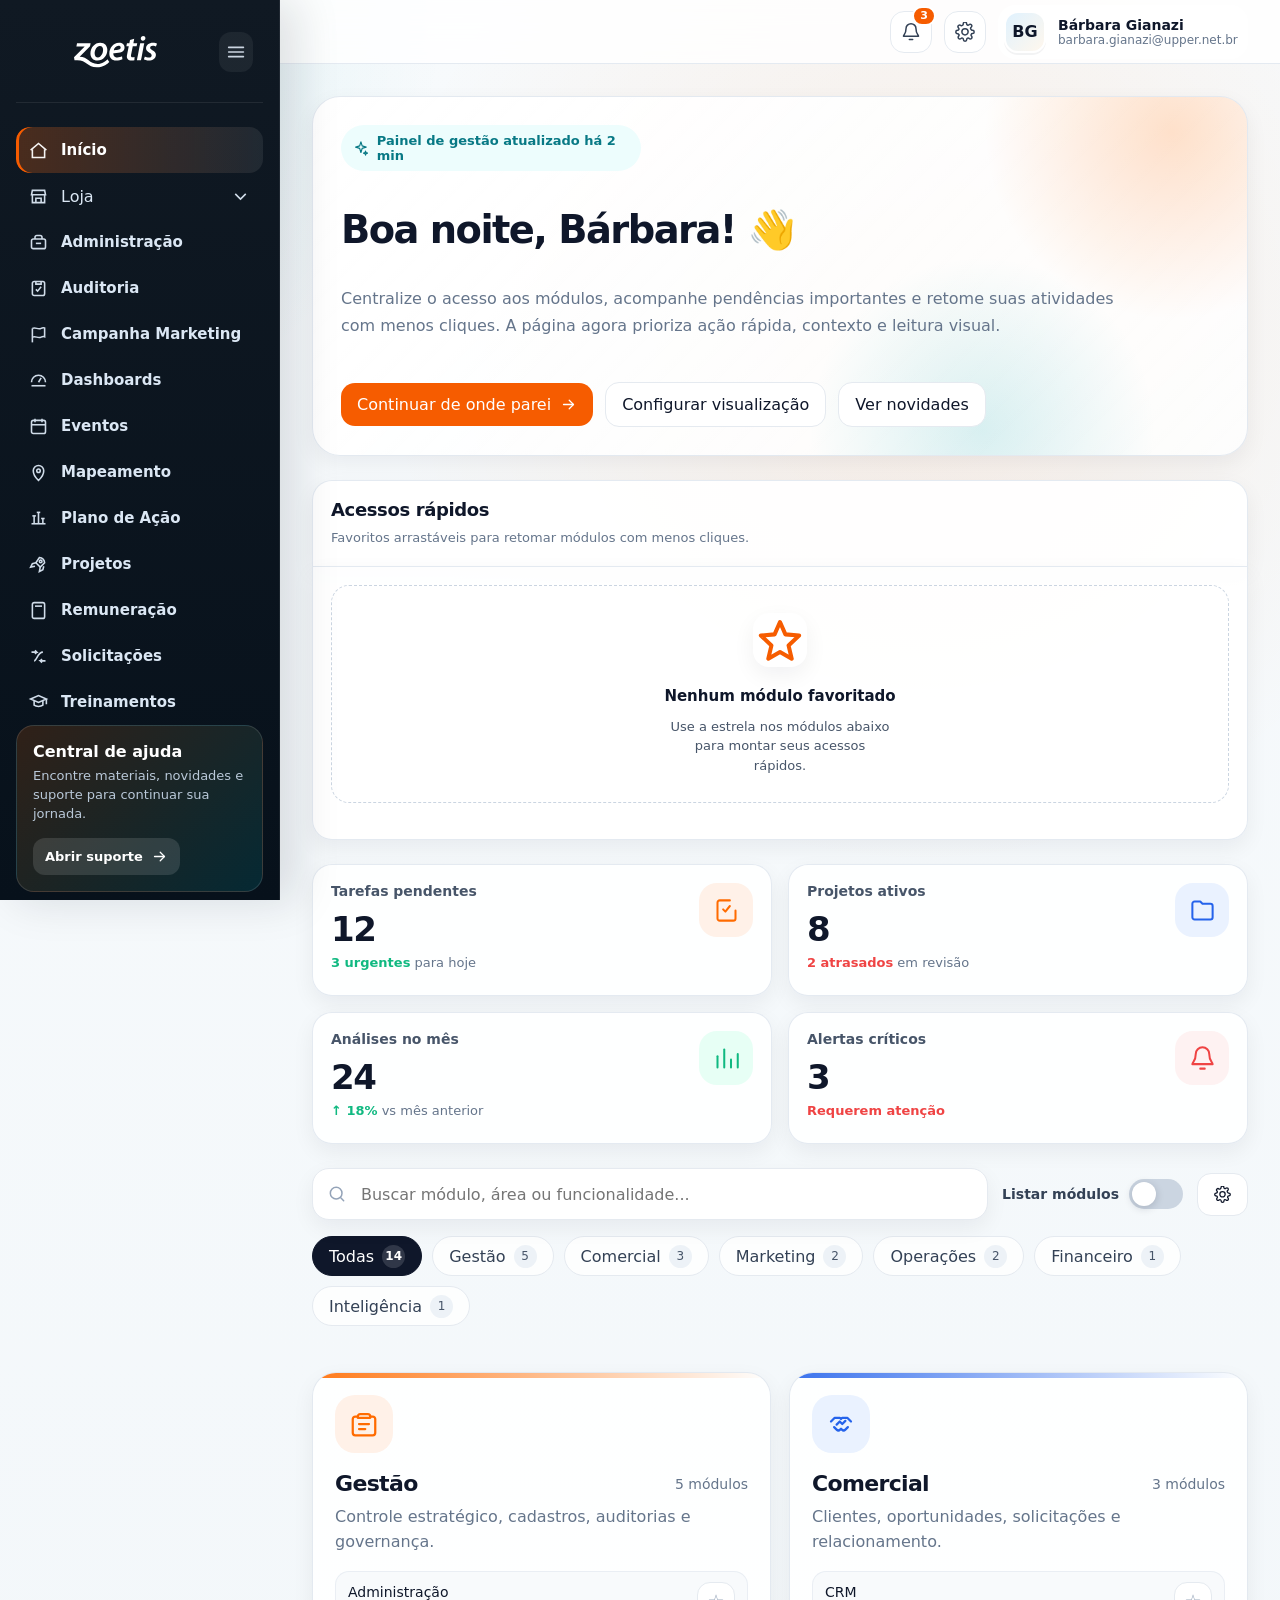
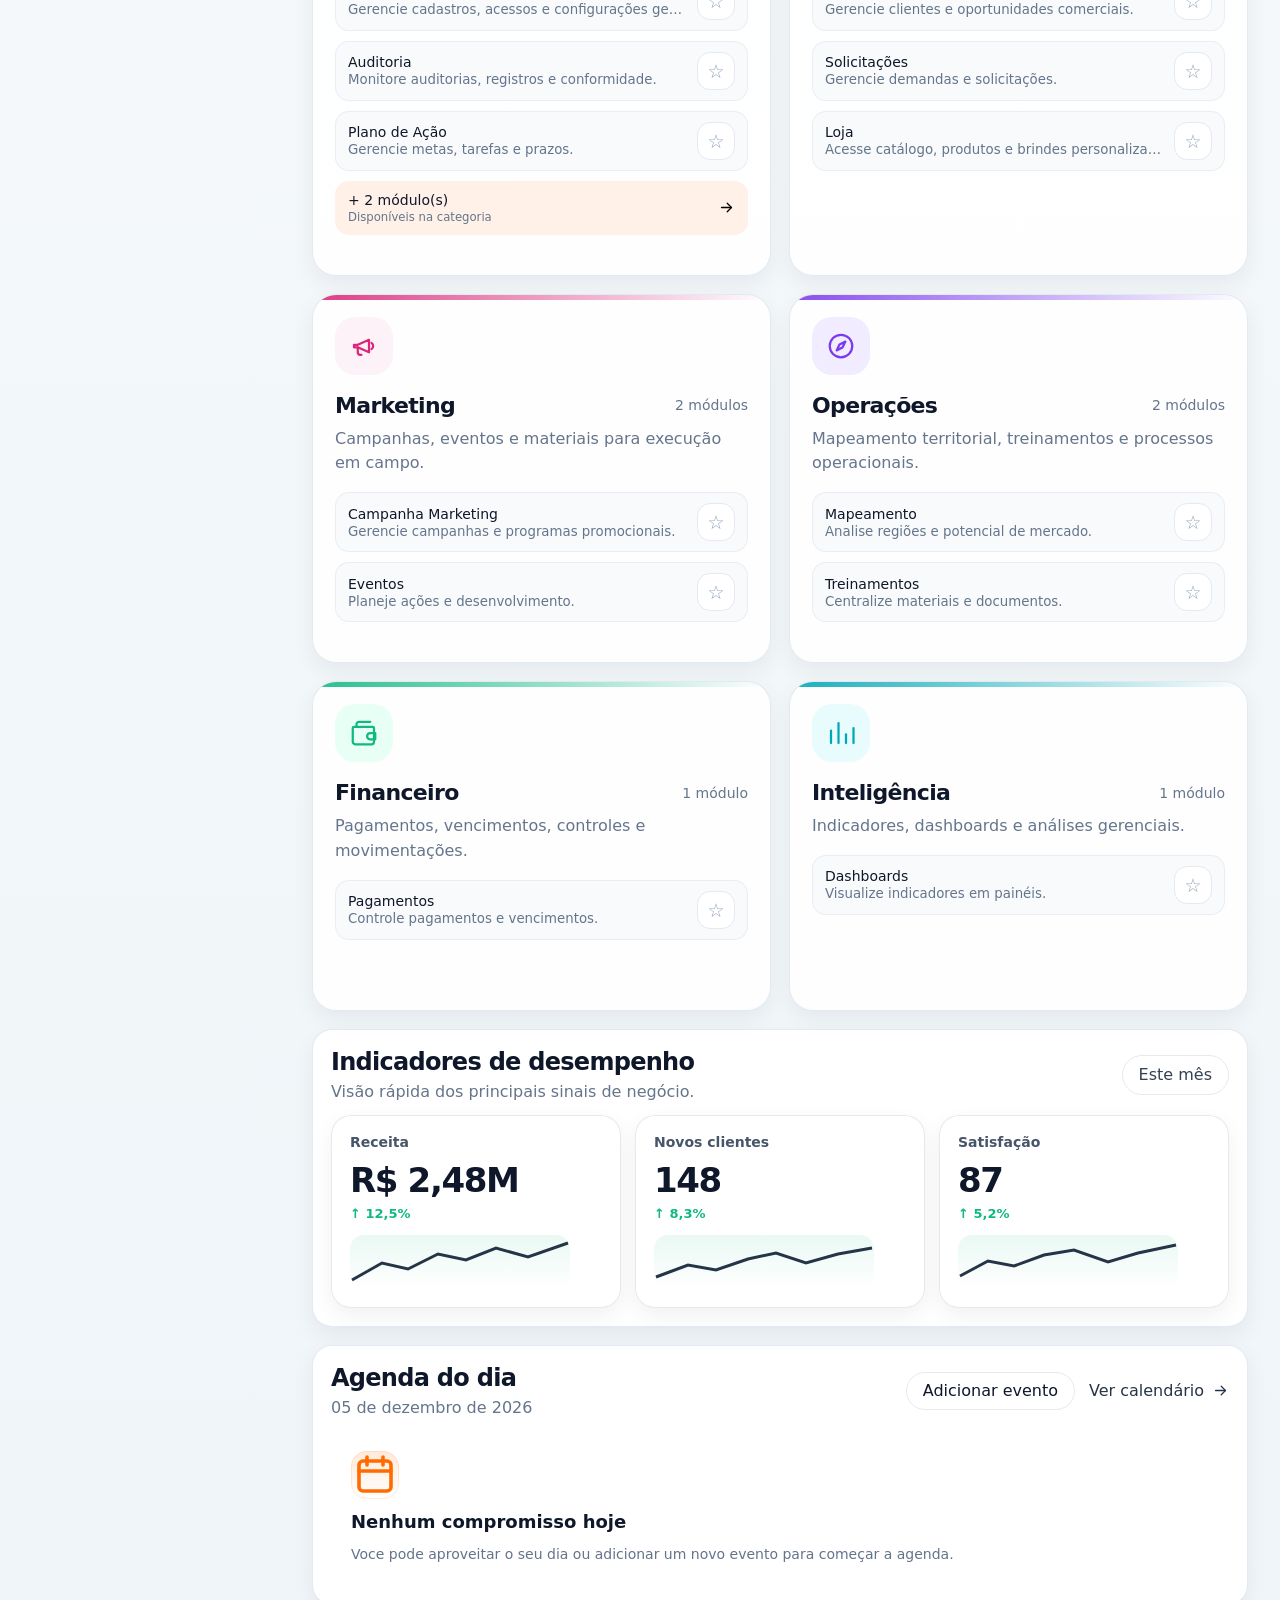
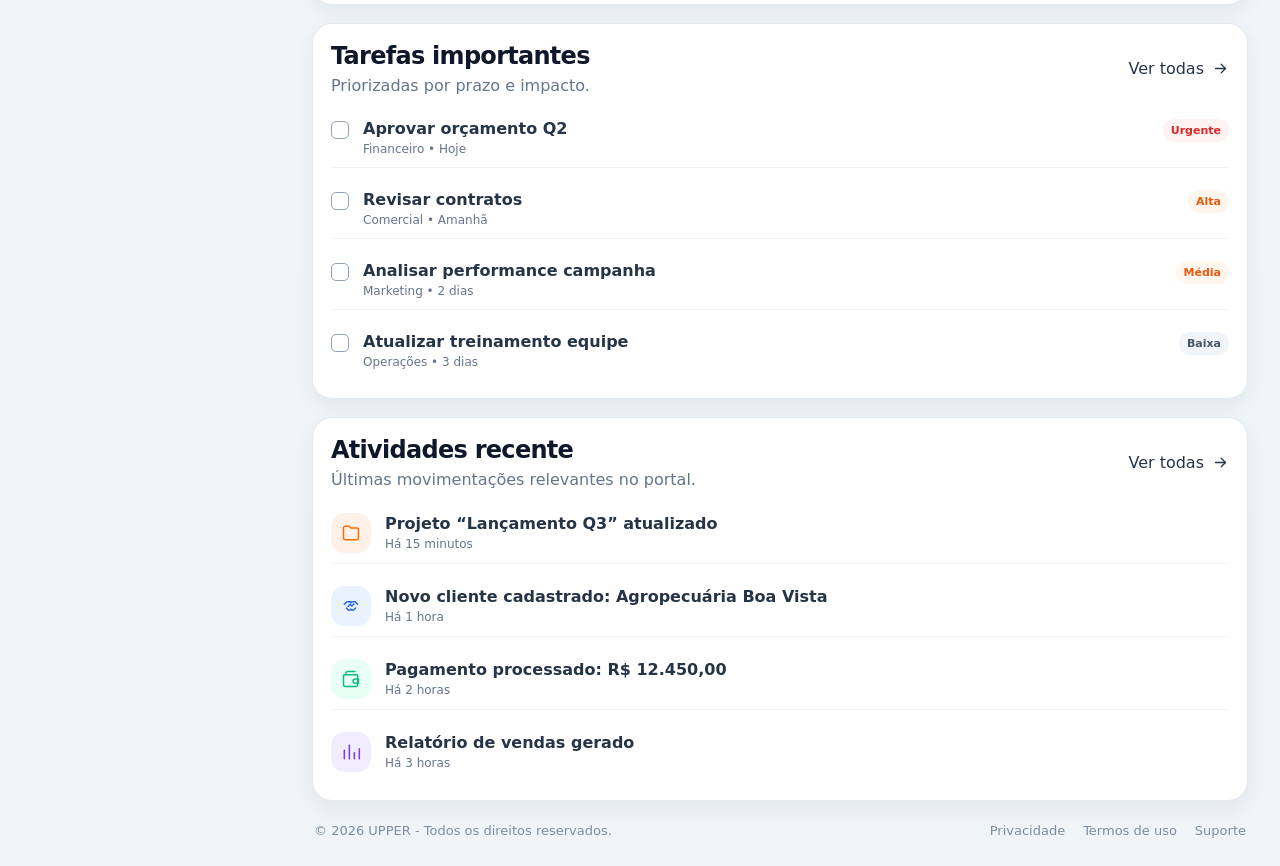
==== index.html @ 8a8828f6 "Implementação da agenda e calendário" ====
<!DOCTYPE html>
<html lang="pt-BR">

<head>
  <meta charset="UTF-8" />
  <meta name="viewport" content="width=device-width, initial-scale=1.0" />
  <title>BIPPER — Bem-vindo</title>
  <link rel="icon" type="image/png" href="shared/assets/logos/fav-icon.png">
  <link rel="stylesheet" href="css/home-shell.css">
  <link rel="stylesheet" href="css/home-dashboard.css">
  <link rel="stylesheet" href="css/home-modals.css">
  <link rel="stylesheet" href="css/home-responsive.css">
  <script src="script.js" defer></script>
  <meta name="description" content="Redesign moderno da tela de boas-vindas do Portal BIPPER." />
</head>

<body>
  <div class="app-shell">
    <aside class="sidebar" id="sidebar" aria-label="Menu principal">
      <div class="brand" data-brands-url="shared/data/brands.json">
        <div class="brand__area" aria-label="Marca ativa">
          <button class="brand__logo-btn" type="button" aria-label="Selecionar marca" aria-haspopup="true"
            aria-expanded="false">
            <img src="shared/assets/logos/zoetis-dark.svg" alt="Zoetis" class="brand__logo" data-logo="dark">
          </button>
          <div class="brand-dropdown" role="menu" aria-label="Selecionar marca"></div>
        </div>
        <button class="brand__toggle" id="sidebarToggle" type="button" aria-label="Recolher menu"
          aria-expanded="true"><svg class="icon" viewBox="0 0 24 24" fill="none" stroke="currentColor"
            stroke-width="1.8" stroke-linecap="round" stroke-linejoin="round" aria-hidden="true">
            <path d="M4 7h16M4 12h16M4 17h16" />
          </svg></button>
      </div>
      <div data-shell-menu data-menu-url="config/menu.json">
        <nav class="nav-section" aria-label="Menu principal">
          <a class="nav-link active" href="/" aria-current="page"><svg class="icon" viewBox="0 0 24 24" fill="none"
              stroke="currentColor" stroke-width="1.8" aria-hidden="true">
              <path d="M3 11.5 12 4l9 7.5"></path>
              <path d="M5 10.5V20h14v-9.5"></path>
            </svg><span>Início</span></a>
          <a class="nav-link" href="/loja/"><svg class="icon" viewBox="0 0 24 24" fill="none" stroke="currentColor"
              stroke-width="1.8" aria-hidden="true">
              <path d="M4 10h16l-1-5H5l-1 5Z"></path>
              <path d="M5 10v9h14v-9"></path>
              <path d="M9 19v-5h6v5"></path>
            </svg><span>Loja</span></a>
          <a class="nav-link" href="https://sistema-legado.bipper.com.br/administracao"><svg class="icon"
              viewBox="0 0 24 24" fill="none" stroke="currentColor" stroke-width="1.8" aria-hidden="true">
              <rect x="4" y="8" width="16" height="11" rx="2"></rect>
              <path d="M8 8V6a2 2 0 0 1 2-2h4a2 2 0 0 1 2 2v2"></path>
              <path d="M9 13h6"></path>
            </svg><span>Administração</span></a>
          <a class="nav-link" href="https://sistema-legado.bipper.com.br/auditoria"><svg class="icon"
              viewBox="0 0 24 24" fill="none" stroke="currentColor" stroke-width="1.8" aria-hidden="true">
              <rect x="5" y="4" width="14" height="16" rx="2"></rect>
              <path d="M9 4v3h6V4"></path>
              <path d="M9 13l2 2 4-5"></path>
            </svg><span>Auditoria</span></a>
          <a class="nav-link" href="https://sistema-legado.bipper.com.br/campanha-marketing"><svg class="icon"
              viewBox="0 0 24 24" fill="none" stroke="currentColor" stroke-width="1.8" aria-hidden="true">
              <path d="M5 21V5"></path>
              <path d="M5 5c4-2 6 2 10 0 1.5-.75 2.8-.8 4-.35v10c-1.2-.45-2.5-.4-4 .35-4 2-6-2-10 0"></path>
            </svg><span>Campanha Marketing</span></a>
          <a class="nav-link" href="https://sistema-legado.bipper.com.br/dashboards"><svg class="icon"
              viewBox="0 0 24 24" fill="none" stroke="currentColor" stroke-width="1.8" aria-hidden="true">
              <path d="M4 14a8 8 0 1 1 16 0"></path>
              <path d="M12 14l3-5"></path>
              <path d="M4 18h16"></path>
            </svg><span>Dashboards</span></a>
          <a class="nav-link" href="https://sistema-legado.bipper.com.br/eventos"><svg class="icon" viewBox="0 0 24 24"
              fill="none" stroke="currentColor" stroke-width="1.8" aria-hidden="true">
              <rect x="4" y="5" width="16" height="15" rx="2"></rect>
              <path d="M8 3v4"></path>
              <path d="M16 3v4"></path>
              <path d="M4 10h16"></path>
            </svg><span>Eventos</span></a>
          <a class="nav-link" href="https://sistema-legado.bipper.com.br/mapeamento"><svg class="icon"
              viewBox="0 0 24 24" fill="none" stroke="currentColor" stroke-width="1.8" aria-hidden="true">
              <path d="M12 21s6-5.3 6-11a6 6 0 0 0-12 0c0 5.7 6 11 6 11Z"></path>
              <circle cx="12" cy="10" r="2"></circle>
            </svg><span>Mapeamento</span></a>
          <a class="nav-link" href="https://sistema-legado.bipper.com.br/plano-de-acao"><svg class="icon"
              viewBox="0 0 24 24" fill="none" stroke="currentColor" stroke-width="1.8" aria-hidden="true">
              <path d="M4 18h16"></path>
              <path d="M7 18V9"></path>
              <path d="M12 18V5"></path>
              <path d="M17 18v-6"></path>
            </svg><span>Plano de Ação</span></a>
          <a class="nav-link" href="https://sistema-legado.bipper.com.br/projetos"><svg class="icon" viewBox="0 0 24 24"
              fill="none" stroke="currentColor" stroke-width="1.8" aria-hidden="true">
              <path d="M13 4c3.5.4 5.6 2.5 6 6l-5 5-5-5 4-6Z"></path>
              <circle cx="14.5" cy="8.5" r="1.5"></circle>
            </svg><span>Projetos</span></a>
          <a class="nav-link" href="https://sistema-legado.bipper.com.br/remuneracao"><svg class="icon"
              viewBox="0 0 24 24" fill="none" stroke="currentColor" stroke-width="1.8" aria-hidden="true">
              <rect x="5" y="3" width="14" height="18" rx="2"></rect>
              <path d="M8 7h8"></path>
              <path d="M8 11h.01"></path>
              <path d="M12 11h.01"></path>
              <path d="M16 11h.01"></path>
            </svg><span>Remuneração</span></a>
          <a class="nav-link" href="https://sistema-legado.bipper.com.br/solicitacoes"><svg class="icon"
              viewBox="0 0 24 24" fill="none" stroke="currentColor" stroke-width="1.8" aria-hidden="true">
              <path d="M4 7h6l-2-2"></path>
              <path d="M10 7 8 9"></path>
              <path d="M20 17h-6l2 2"></path>
              <path d="M14 17l2-2"></path>
            </svg><span>Solicitações</span></a>
          <a class="nav-link" href="https://sistema-legado.bipper.com.br/treinamentos"><svg class="icon"
              viewBox="0 0 24 24" fill="none" stroke="currentColor" stroke-width="1.8" aria-hidden="true">
              <path d="M3 8l9-4 9 4-9 4-9-4Z"></path>
              <path d="M7 10v5c2.5 2 7.5 2 10 0v-5"></path>
            </svg><span>Treinamentos</span></a>
        </nav>
      </div>
      <div class="sidebar-card">
        <strong>Central de ajuda</strong>
        <p>Encontre materiais, novidades e suporte para continuar sua jornada.</p>
        <a href="#">Abrir suporte <svg class="icon-xs" viewBox="0 0 24 24" fill="none" stroke="currentColor"
            stroke-width="1.8" stroke-linecap="round" stroke-linejoin="round" aria-hidden="true">
            <path d="M5 12h14" />
            <path d="m13 6 6 6-6 6" />
          </svg></a>
      </div>
    </aside>
    <button class="sidebar-overlay" id="sidebarOverlay" type="button" aria-label="Fechar menu"></button>
    <button class="guided-tip-overlay" id="customizeGuidedTipOverlay" type="button"
      aria-label="Fechar dica de configuração" hidden></button>

    <main class="main">
      <header class="topbar">
        <button class="mobile-menu" id="openMenu" type="button" aria-label="Abrir menu"><svg class="icon"
            viewBox="0 0 24 24" fill="none" stroke="currentColor" stroke-width="1.8" stroke-linecap="round"
            stroke-linejoin="round" aria-hidden="true">
            <path d="M4 7h16M4 12h16M4 17h16" />
          </svg></button>
        <!-- <div class="env-pill">Ambiente de qualidade</div> -->
        <div class="topbar-actions">
          <button class="icon-btn" type="button" aria-label="Notificações"><svg class="icon" viewBox="0 0 24 24"
              fill="none" stroke="currentColor" stroke-width="1.8" stroke-linecap="round" stroke-linejoin="round"
              aria-hidden="true">
              <path d="M18 8a6 6 0 0 0-12 0c0 7-3 7-3 9h18c0-2-3-2-3-9Z" />
              <path d="M10 21h4" />
            </svg><span class="notification-dot">3</span></button>
          <button class="icon-btn" id="openCustomizeAreas" type="button" aria-label="Personalizar dashboard"><svg
              class="icon" viewBox="0 0 24 24" fill="none" stroke="currentColor" stroke-width="1.8"
              stroke-linecap="round" stroke-linejoin="round" aria-hidden="true">
              <path d="M12 15.5A3.5 3.5 0 1 0 12 8a3.5 3.5 0 0 0 0 7.5Z" />
              <path
                d="M19.4 15a1.65 1.65 0 0 0 .33 1.82l.06.06a2 2 0 1 1-2.83 2.83l-.06-.06a1.65 1.65 0 0 0-1.82-.33 1.65 1.65 0 0 0-1 1.51V21a2 2 0 1 1-4 0v-.09a1.65 1.65 0 0 0-1-1.51 1.65 1.65 0 0 0-1.82.33l-.06.06a2 2 0 1 1-2.83-2.83l.06-.06A1.65 1.65 0 0 0 4.6 15a1.65 1.65 0 0 0-1.51-1H3a2 2 0 1 1 0-4h.09a1.65 1.65 0 0 0 1.51-1 1.65 1.65 0 0 0-.33-1.82l-.06-.06a2 2 0 1 1 2.83-2.83l.06.06A1.65 1.65 0 0 0 8.92 4a1.65 1.65 0 0 0 1-1.51V2a2 2 0 1 1 4 0v.09a1.65 1.65 0 0 0 1 1.51 1.65 1.65 0 0 0 1.82-.33l.06-.06a2 2 0 1 1 2.83 2.83l-.06.06A1.65 1.65 0 0 0 19.4 9c.14.44.5.8.94.94H21a2 2 0 1 1 0 4h-.09a1.65 1.65 0 0 0-1.51 1Z" />
            </svg></button>
          <div class="guided-tip" id="customizeGuidedTip" role="status" aria-live="polite" hidden>
            <button class="guided-tip__close" id="customizeGuidedTipClose" type="button"
              aria-label="Fechar dica de configuração">
              <svg class="icon" viewBox="0 0 24 24" fill="none" stroke="currentColor" stroke-width="2"
                stroke-linecap="round" stroke-linejoin="round" aria-hidden="true">
                <path d="M6 6l12 12M18 6 6 18" />
              </svg>
            </button>
            <strong>Boas vindas ocultas</strong>
            <span>Use esta engrenagem para reexibir o módulo quando quiser.</span>
          </div>
          <div class="profile" aria-label="Perfil do usuário">
            <div class="avatar">BG</div>
            <div><strong>Bárbara Gianazi</strong><small>barbara.gianazi@upper.net.br</small></div>
          </div>
        </div>
      </header>

      <section class="content">
        <div class="hero-grid">
          <section class="hero" data-dashboard-area="welcome" aria-labelledby="welcome-title">
            <div class="hero__content">
              <span class="eyebrow"><svg class="icon-xs" viewBox="0 0 24 24" fill="none" stroke="currentColor"
                  stroke-width="1.8" stroke-linecap="round" stroke-linejoin="round" aria-hidden="true">
                  <path d="M12 2l1.9 6.1L20 10l-6.1 1.9L12 18l-1.9-6.1L4 10l6.1-1.9L12 2Z" />
                  <path d="m19 16 .8 2.2L22 19l-2.2.8L19 22l-.8-2.2L16 19l2.2-.8L19 16Z" />
                </svg> Painel de gestão atualizado há 2 min</span>
              <h1 id="welcome-title">Boa tarde, Bárbara! 👋</h1>
              <p>Centralize o acesso aos módulos, acompanhe pendências importantes e retome suas atividades com menos
                cliques. A página agora prioriza ação rápida, contexto e leitura visual.</p>
              <div class="hero-actions">
                <button class="btn btn-primary" type="button">Continuar de onde parei <svg class="icon-xs"
                    viewBox="0 0 24 24" fill="none" stroke="currentColor" stroke-width="1.8" stroke-linecap="round"
                    stroke-linejoin="round" aria-hidden="true">
                    <path d="M5 12h14" />
                    <path d="m13 6 6 6-6 6" />
                  </svg></button>
                <button class="btn btn-secondary" id="openCustomizeAreasHero" type="button">Configurar
                  visualização</button>
                <button class="btn btn-secondary" type="button">Ver novidades</button>
              </div>
            </div>
          </section>

          <aside class="quick-stack" data-dashboard-area="quick" aria-label="Atalhos frequentes">
            <div class="quick-stack__header">
              <h2>Acessos rápidos</h2>
              <p>Favoritos arrastáveis para retomar módulos com menos cliques.</p>
            </div>
            <div class="quick-stack__body" id="quickStackBody">
              <div class="quick-stack__viewport">
                <div class="quick-empty-state" id="quickEmptyState">
                  <span class="quick-empty-state__icon" aria-hidden="true">
                    <svg class="icon" viewBox="0 0 24 24" fill="none" stroke="currentColor" stroke-width="1.8"
                      stroke-linecap="round" stroke-linejoin="round">
                      <path d="m12 17.3-5.2 3 1.4-5.9L3.5 10l6.1-.5L12 4l2.4 5.5 6.1.5-4.7 4.4 1.4 5.9z" />
                    </svg>
                  </span>
                  <strong>Nenhum módulo favoritado</strong>
                  <small>Use a estrela nos módulos abaixo para montar seus acessos rápidos.</small>
                </div>
                <div class="quick-list" id="quickList" aria-live="polite"></div>
              </div>
            </div>
          </aside>
        </div>

        <section class="metrics-grid" data-dashboard-area="metrics" aria-label="Resumo operacional">
          <article class="metric-card" style="--accent:#ff6b00; --soft:#fff1e8;">
            <div>
              <h3>Tarefas pendentes</h3><strong>12</strong>
              <p><span class="trend">3 urgentes</span> para hoje</p>
            </div>
            <div class="metric-icon"><svg class="icon" viewBox="0 0 24 24" fill="none" stroke="currentColor"
                stroke-width="1.8" stroke-linecap="round" stroke-linejoin="round" aria-hidden="true">
                <path d="M9 11l2 2 4-5" />
                <path d="M20 12v7a2 2 0 0 1-2 2H6a2 2 0 0 1-2-2V5a2 2 0 0 1 2-2h9" />
              </svg></div>
          </article>
          <article class="metric-card warning" style="--accent:#2563eb; --soft:#eaf2ff;">
            <div>
              <h3>Projetos ativos</h3><strong>8</strong>
              <p><span class="trend">2 atrasados</span> em revisão</p>
            </div>
            <div class="metric-icon"><svg class="icon" viewBox="0 0 24 24" fill="none" stroke="currentColor"
                stroke-width="1.8" stroke-linecap="round" stroke-linejoin="round" aria-hidden="true">
                <path d="M3 6a2 2 0 0 1 2-2h5l2 2h7a2 2 0 0 1 2 2v10a2 2 0 0 1-2 2H5a2 2 0 0 1-2-2V6Z" />
              </svg></div>
          </article>
          <article class="metric-card" style="--accent:#10b981; --soft:#e7fff5;">
            <div>
              <h3>Análises no mês</h3><strong>24</strong>
              <p><span class="trend">↑ 18%</span> vs mês anterior</p>
            </div>
            <div class="metric-icon"><svg class="icon" viewBox="0 0 24 24" fill="none" stroke="currentColor"
                stroke-width="1.8" stroke-linecap="round" stroke-linejoin="round" aria-hidden="true">
                <path d="M4 20V10" />
                <path d="M10 20V4" />
                <path d="M16 20v-7" />
                <path d="M22 20V8" />
              </svg></div>
          </article>
          <article class="metric-card warning" style="--accent:#ef4444; --soft:#fef2f2;">
            <div>
              <h3>Alertas críticos</h3><strong>3</strong>
              <p><span class="trend">Requerem atenção</span></p>
            </div>
            <div class="metric-icon"><svg class="icon" viewBox="0 0 24 24" fill="none" stroke="currentColor"
                stroke-width="1.8" stroke-linecap="round" stroke-linejoin="round" aria-hidden="true">
                <path d="M18 8a6 6 0 0 0-12 0c0 7-3 7-3 9h18c0-2-3-2-3-9Z" />
                <path d="M10 21h4" />
              </svg></div>
          </article>
        </section>

        <div class="toolbar" role="region" aria-label="Filtros de módulos">
          <label class="search-box">
            <svg class="icon" viewBox="0 0 24 24" fill="none" stroke="currentColor" stroke-width="1.8"
              stroke-linecap="round" stroke-linejoin="round" aria-hidden="true">
              <circle cx="11" cy="11" r="7" />
              <path d="m20 20-3.5-3.5" />
            </svg>
            <input id="moduleSearch" type="search" placeholder="Buscar módulo, área ou funcionalidade..."
              autocomplete="off" />
          </label>
          <div class="toggle-group">
            <span>Listar módulos</span>
            <label class="switch" aria-label="Listar módulos sem agrupamento por categoria">
              <input id="categoryToggle" type="checkbox" />
              <span class="slider"></span>
            </label>
          </div>
          <button class="btn btn-secondary" type="button"><svg class="icon-xs" viewBox="0 0 24 24" fill="none"
              stroke="currentColor" stroke-width="1.8" stroke-linecap="round" stroke-linejoin="round"
              aria-hidden="true">
              <path d="M12 15.5A3.5 3.5 0 1 0 12 8a3.5 3.5 0 0 0 0 7.5Z" />
              <path
                d="M19.4 15a1.65 1.65 0 0 0 .33 1.82l.06.06a2 2 0 1 1-2.83 2.83l-.06-.06a1.65 1.65 0 0 0-1.82-.33 1.65 1.65 0 0 0-1 1.51V21a2 2 0 1 1-4 0v-.09a1.65 1.65 0 0 0-1-1.51 1.65 1.65 0 0 0-1.82.33l-.06.06a2 2 0 1 1-2.83-2.83l.06-.06A1.65 1.65 0 0 0 4.6 15a1.65 1.65 0 0 0-1.51-1H3a2 2 0 1 1 0-4h.09a1.65 1.65 0 0 0 1.51-1 1.65 1.65 0 0 0-.33-1.82l-.06-.06a2 2 0 1 1 2.83-2.83l.06.06A1.65 1.65 0 0 0 8.92 4a1.65 1.65 0 0 0 1-1.51V2a2 2 0 1 1 4 0v.09a1.65 1.65 0 0 0 1 1.51 1.65 1.65 0 0 0 1.82-.33l.06-.06a2 2 0 1 1 2.83 2.83l-.06.06A1.65 1.65 0 0 0 19.4 9c.14.44.5.8.94.94H21a2 2 0 1 1 0 4h-.09a1.65 1.65 0 0 0-1.51 1Z" />
            </svg></button>
        </div>

        <div class="filter-panel" id="filters" aria-label="Categorias">
          <button class="filter-chip is-active" data-filter="all">Todas<span>14</span></button>
          <button class="filter-chip" data-filter="Gestão">Gestão<span>5</span></button><button class="filter-chip"
            data-filter="Comercial">Comercial<span>3</span></button><button class="filter-chip"
            data-filter="Marketing">Marketing<span>2</span></button><button class="filter-chip"
            data-filter="Operações">Operações<span>2</span></button><button class="filter-chip"
            data-filter="Financeiro">Financeiro<span>1</span></button><button class="filter-chip"
            data-filter="Inteligência">Inteligência<span>1</span></button>
        </div>

        <div class="section-title">
          <div>
            <h2 id="areasSectionTitle"></h2>
            <p id="areasSectionSubtitle"></p>
          </div>
          <!-- <a href="#" class="open-link">Ver mapa completo <svg class="icon-xs" viewBox="0 0 24 24" fill="none"
              stroke="currentColor" stroke-width="1.8" stroke-linecap="round" stroke-linejoin="round"
              aria-hidden="true">
              <path d="M5 12h14" />
              <path d="m13 6 6 6-6 6" />
            </svg></a> -->
        </div>

        <section class="cards-layout category-mode" id="areasGrid" aria-live="polite">

          <article class="area-card" data-category="Gestão"
            data-search="gestão administração auditoria plano de ação projetos remuneração"
            style="--accent:#ff6b00; --soft:#fff1e8;">
            <div class="area-card__top">
              <div class="area-card__icon"><svg class="icon" viewBox="0 0 24 24" fill="none" stroke="currentColor"
                  stroke-width="1.8" stroke-linecap="round" stroke-linejoin="round" aria-hidden="true">
                  <path d="M9 4h6a2 2 0 0 1 2 2v1H7V6a2 2 0 0 1 2-2Z" />
                  <path d="M7 6H5a2 2 0 0 0-2 2v11a2 2 0 0 0 2 2h14a2 2 0 0 0 2-2V8a2 2 0 0 0-2-2h-2" />
                  <path d="M8 12h8M8 16h5" />
                </svg></div>
            </div>
            <div class="module-name">
              <h3>Gestão</h3>
              <span class="number-modules">5 módulos</span>
            </div>
            <p>Controle estratégico, cadastros, auditorias e governança.</p>
            <ul class="module-list">
              <li class="module-item" data-module-id="gestao-administracao" data-module-name="Administração"
                data-module-description="Gerencie cadastros, acessos e configurações gerais.">
                <div class="module-item__content"><span>Administração</span><small>Gerencie cadastros, acessos e
                    configurações gerais.</small></div>
                <button class="favorite-btn module-favorite-btn" aria-label="Favoritar Administração"
                  aria-pressed="false" type="button">☆</button>
              </li>
              <li class="module-item" data-module-id="gestao-auditoria" data-module-name="Auditoria"
                data-module-description="Monitore auditorias, registros e conformidade.">
                <div class="module-item__content"><span>Auditoria</span><small>Monitore auditorias, registros e
                    conformidade.</small></div>
                <button class="favorite-btn module-favorite-btn" aria-label="Favoritar Auditoria" aria-pressed="false"
                  type="button">☆</button>
              </li>
              <li class="module-item" data-module-id="gestao-plano-acao" data-module-name="Plano de Ação"
                data-module-description="Gerencie metas, tarefas e prazos.">
                <div class="module-item__content"><span>Plano de Ação</span><small>Gerencie metas, tarefas e
                    prazos.</small></div>
                <button class="favorite-btn module-favorite-btn" aria-label="Favoritar Plano de Ação"
                  aria-pressed="false" type="button">☆</button>
              </li>
              <li class="more">
                <button class="more-modules-btn" id="openGestaoModules" type="button"
                  aria-label="Ver todos os módulos de Gestão">
                  <span class="more-modules-btn__content"><span>+ 2 módulo(s)</span><small>Disponíveis na
                      categoria</small></span>
                  <svg class="icon-xs" viewBox="0 0 24 24" fill="none" stroke="currentColor" stroke-width="1.8"
                    stroke-linecap="round" stroke-linejoin="round" aria-hidden="true">
                    <path d="M5 12h14" />
                    <path d="m13 6 6 6-6 6" />
                  </svg>
                </button>
              </li>
            </ul>
          </article>

          <article class="area-card" data-category="Comercial"
            data-search="comercial crm solicitações loja catalogo catálogo produtos brindes personalizados"
            style="--accent:#2563eb; --soft:#eaf2ff;">
            <div class="area-card__top">
              <div class="area-card__icon"><svg class="icon" viewBox="0 0 24 24" fill="none" stroke="currentColor"
                  stroke-width="1.8" stroke-linecap="round" stroke-linejoin="round" aria-hidden="true">
                  <path d="M8.5 12.5 11 10l2 2 2.5-2.5" />
                  <path d="m6.5 14.5 2 2a2 2 0 0 0 2.8 0l.7-.7.7.7a2 2 0 0 0 2.8 0l2-2" />
                  <path d="M4 10l3-3h4l1 1 1-1h4l3 3" />
                </svg></div>
            </div>
            <div class="module-name">
              <h3>Comercial</h3>
              <span class="number-modules">3 módulos</span>
            </div>
            <p>Clientes, oportunidades, solicitações e relacionamento.</p>
            <ul class="module-list">
              <li class="module-item" data-module-id="comercial-crm" data-module-name="CRM"
                data-module-description="Gerencie clientes e oportunidades comerciais.">
                <div class="module-item__content"><span>CRM</span><small>Gerencie clientes e oportunidades
                    comerciais.</small></div>
                <button class="favorite-btn module-favorite-btn" aria-label="Favoritar CRM" aria-pressed="false"
                  type="button">☆</button>
              </li>
              <li class="module-item" data-module-id="comercial-solicitacoes" data-module-name="Solicitações"
                data-module-description="Gerencie demandas e solicitações.">
                <div class="module-item__content"><span>Solicitações</span><small>Gerencie demandas e
                    solicitações.</small></div>
                <button class="favorite-btn module-favorite-btn" aria-label="Favoritar Solicitações"
                  aria-pressed="false" type="button">☆</button>
              </li>
              <li class="module-item" data-module-id="comercial-loja" data-module-name="Loja"
                data-module-description="Acesse catálogo, produtos e brindes personalizados."
                data-module-route="/loja/">
                <div class="module-item__content"><span>Loja</span><small>Acesse catálogo, produtos e brindes
                    personalizados.</small></div>
                <button class="favorite-btn module-favorite-btn" aria-label="Favoritar Loja" aria-pressed="false"
                  type="button">☆</button>
              </li>
            </ul>
          </article>

          <article class="area-card" data-category="Marketing" data-search="marketing campanha marketing eventos"
            style="--accent:#db2777; --soft:#fdf2f8;">
            <div class="area-card__top">
              <div class="area-card__icon"><svg class="icon" viewBox="0 0 24 24" fill="none" stroke="currentColor"
                  stroke-width="1.8" stroke-linecap="round" stroke-linejoin="round" aria-hidden="true">
                  <path d="M4 13h3l9 4V7L7 11H4v2Z" />
                  <path d="M7 13v4a2 2 0 0 0 2 2h1" />
                  <path d="M18 9.5a3 3 0 0 1 0 5" />
                </svg></div>
            </div>
            <div class="module-name">
              <h3>Marketing</h3>
              <span class="number-modules">2 módulos</span>
            </div>
            <p>Campanhas, eventos e materiais para execução em campo.</p>
            <ul class="module-list">
              <li class="module-item" data-module-id="marketing-campanha" data-module-name="Campanha Marketing"
                data-module-description="Gerencie campanhas e programas promocionais.">
                <div class="module-item__content"><span>Campanha Marketing</span><small>Gerencie campanhas e programas
                    promocionais.</small></div>
                <button class="favorite-btn module-favorite-btn" aria-label="Favoritar Campanha Marketing"
                  aria-pressed="false" type="button">☆</button>
              </li>
              <li class="module-item" data-module-id="marketing-eventos" data-module-name="Eventos"
                data-module-description="Planeje ações e desenvolvimento.">
                <div class="module-item__content"><span>Eventos</span><small>Planeje ações e desenvolvimento.</small>
                </div>
                <button class="favorite-btn module-favorite-btn" aria-label="Favoritar Eventos" aria-pressed="false"
                  type="button">☆</button>
              </li>
            </ul>
          </article>

          <article class="area-card" data-category="Operações" data-search="operações mapeamento treinamentos"
            style="--accent:#7c3aed; --soft:#f1ecff;">
            <div class="area-card__top">
              <div class="area-card__icon"><svg class="icon" viewBox="0 0 24 24" fill="none" stroke="currentColor"
                  stroke-width="1.8" stroke-linecap="round" stroke-linejoin="round" aria-hidden="true">
                  <circle cx="12" cy="12" r="9" />
                  <path d="m15.5 8.5-2.3 4.7-4.7 2.3 2.3-4.7 4.7-2.3Z" />
                </svg></div>
            </div>
            <div class="module-name">
              <h3>Operações</h3>
              <span class="number-modules">2 módulos</span>
            </div>
            <p>Mapeamento territorial, treinamentos e processos operacionais.</p>
            <ul class="module-list">
              <li class="module-item" data-module-id="operacoes-mapeamento" data-module-name="Mapeamento"
                data-module-description="Analise regiões e potencial de mercado.">
                <div class="module-item__content"><span>Mapeamento</span><small>Analise regiões e potencial de
                    mercado.</small></div>
                <button class="favorite-btn module-favorite-btn" aria-label="Favoritar Mapeamento" aria-pressed="false"
                  type="button">☆</button>
              </li>
              <li class="module-item" data-module-id="operacoes-treinamentos" data-module-name="Treinamentos"
                data-module-description="Centralize materiais e documentos.">
                <div class="module-item__content"><span>Treinamentos</span><small>Centralize materiais e
                    documentos.</small></div>
                <button class="favorite-btn module-favorite-btn" aria-label="Favoritar Treinamentos"
                  aria-pressed="false" type="button">☆</button>
              </li>
            </ul>
          </article>

          <article class="area-card" data-category="Financeiro" data-search="financeiro pagamentos"
            style="--accent:#10b981; --soft:#e7fff5;">
            <div class="area-card__top">
              <div class="area-card__icon"><svg class="icon" viewBox="0 0 24 24" fill="none" stroke="currentColor"
                  stroke-width="1.8" stroke-linecap="round" stroke-linejoin="round" aria-hidden="true">
                  <path d="M4 7h15a1 1 0 0 1 1 1v11a2 2 0 0 1-2 2H5a2 2 0 0 1-2-2V8a1 1 0 0 1 1-1Z" />
                  <path d="M17 12h4v5h-4a2.5 2.5 0 0 1 0-5Z" />
                  <path d="M6 7V5a2 2 0 0 1 2-2h9" />
                </svg></div>
            </div>
            <div class="module-name">
              <h3>Financeiro</h3>
              <span class="number-modules">1 módulo</span>
            </div>
            <p>Pagamentos, vencimentos, controles e movimentações.</p>
            <ul class="module-list">
              <li class="module-item" data-module-id="financeiro-pagamentos" data-module-name="Pagamentos"
                data-module-description="Controle pagamentos e vencimentos.">
                <div class="module-item__content"><span>Pagamentos</span><small>Controle pagamentos e
                    vencimentos.</small></div>
                <button class="favorite-btn module-favorite-btn" aria-label="Favoritar Pagamentos" aria-pressed="false"
                  type="button">☆</button>
              </li>
            </ul>
          </article>

          <article class="area-card" data-category="Inteligência" data-search="inteligência dashboards"
            style="--accent:#00a7b5; --soft:#e8fbfd;">
            <div class="area-card__top">
              <div class="area-card__icon"><svg class="icon" viewBox="0 0 24 24" fill="none" stroke="currentColor"
                  stroke-width="1.8" stroke-linecap="round" stroke-linejoin="round" aria-hidden="true">
                  <path d="M4 20V10" />
                  <path d="M10 20V4" />
                  <path d="M16 20v-7" />
                  <path d="M22 20V8" />
                </svg></div>
            </div>
            <div class="module-name">
              <h3>Inteligência</h3>
              <span class="number-modules">1 módulo</span>
            </div>

            <p>Indicadores, dashboards e análises gerenciais.</p>
            <ul class="module-list">
              <li class="module-item" data-module-id="inteligencia-dashboards" data-module-name="Dashboards"
                data-module-description="Visualize indicadores em painéis.">
                <div class="module-item__content"><span>Dashboards</span><small>Visualize indicadores em
                    painéis.</small></div>
                <button class="favorite-btn module-favorite-btn" aria-label="Favoritar Dashboards" aria-pressed="false"
                  type="button">☆</button>
              </li>
            </ul>
          </article>

        </section>

        <section class="insights-grid">
          <article class="summary-card">
            <div class="section-title" style="margin:0 0 14px">
              <div>
                <h2>Indicadores de desempenho</h2>
                <p>Visão rápida dos principais sinais de negócio.</p>
              </div><button class="filter-chip" type="button">Este mês</button>
            </div>
            <div class="performance">
              <div class="metric-card" style="--accent:#10b981; --soft:#e7fff5; min-height:164px;">
                <div>
                  <h3>Receita</h3><strong>R$ 2,48M</strong>
                  <p><span class="trend">↑ 12,5%</span></p>
                  <div class="mini-chart"><svg viewBox="0 0 220 54" preserveAspectRatio="none">
                      <path d="M2 45 L32 28 L58 34 L88 19 L116 25 L146 13 L178 22 L218 8" fill="none"
                        stroke="currentColor" stroke-width="3" />
                    </svg></div>
                </div>
              </div>
              <div class="metric-card" style="--accent:#2563eb; --soft:#eaf2ff; min-height:164px;">
                <div>
                  <h3>Novos clientes</h3><strong>148</strong>
                  <p><span class="trend">↑ 8,3%</span></p>
                  <div class="mini-chart"><svg viewBox="0 0 220 54" preserveAspectRatio="none">
                      <path d="M2 42 L34 30 L62 35 L94 24 L122 18 L152 28 L184 19 L218 13" fill="none"
                        stroke="currentColor" stroke-width="3" />
                    </svg></div>
                </div>
              </div>
              <div class="metric-card" style="--accent:#7c3aed; --soft:#f1ecff; min-height:164px;">
                <div>
                  <h3>Satisfação</h3><strong>87</strong>
                  <p><span class="trend">↑ 5,2%</span></p>
                  <div class="mini-chart"><svg viewBox="0 0 220 54" preserveAspectRatio="none">
                      <path d="M2 41 L30 26 L56 31 L86 20 L116 15 L150 27 L180 18 L218 10" fill="none"
                        stroke="currentColor" stroke-width="3" />
                    </svg></div>
                </div>
              </div>
            </div>
          </article>

          <aside class="summary-card">
            <div class="section-title" style="margin:0 0 14px">
              <div>
                <h2>Agenda do dia</h2>
                <p id="agendaDayLabel">Próximos compromissos e follow-ups.</p>
              </div>
              <div class="agenda-actions">
                <button class="btn btn-secondary btn-sm" id="openEventModal" type="button">Adicionar evento</button>
                <button class="open-link open-link--button" id="openCalendarModal" type="button">Ver calendário <svg
                    class="icon-xs" viewBox="0 0 24 24" fill="none" stroke="currentColor" stroke-width="1.8"
                    stroke-linecap="round" stroke-linejoin="round" aria-hidden="true">
                    <path d="M5 12h14" />
                    <path d="m13 6 6 6-6 6" />
                  </svg></button>
              </div>
            </div>
            <ol class="agenda-list" id="agendaList"></ol>
          </aside>

          <aside class="summary-card">
            <div class="section-title" style="margin:0 0 14px">
              <div>
                <h2>Tarefas importantes</h2>
                <p>Priorizadas por prazo e impacto.</p>
              </div><a class="open-link" href="#">Ver todas <svg class="icon-xs" viewBox="0 0 24 24" fill="none"
                  stroke="currentColor" stroke-width="1.8" stroke-linecap="round" stroke-linejoin="round"
                  aria-hidden="true">
                  <path d="M5 12h14" />
                  <path d="m13 6 6 6-6 6" />
                </svg></a>
            </div>
            <ul class="todo-list">
              <li><span class="checkbox"></span>
                <div><strong>Aprovar orçamento Q2</strong><br><small>Financeiro • Hoje</small></div><span
                  class="priority high">Urgente</span>
              </li>
              <li><span class="checkbox"></span>
                <div><strong>Revisar contratos</strong><br><small>Comercial • Amanhã</small></div><span
                  class="priority medium">Alta</span>
              </li>
              <li><span class="checkbox"></span>
                <div><strong>Analisar performance campanha</strong><br><small>Marketing • 2 dias</small></div><span
                  class="priority medium">Média</span>
              </li>
              <li><span class="checkbox"></span>
                <div><strong>Atualizar treinamento equipe</strong><br><small>Operações • 3 dias</small></div><span
                  class="priority low">Baixa</span>
              </li>
            </ul>
          </aside>

          <article class="summary-card">
            <div class="section-title" style="margin:0 0 14px">
              <div>
                <h2>Atividades recente</h2>
                <p>Últimas movimentações relevantes no portal.</p>
              </div><a class="open-link" href="#">Ver todas <svg class="icon-xs" viewBox="0 0 24 24" fill="none"
                  stroke="currentColor" stroke-width="1.8" stroke-linecap="round" stroke-linejoin="round"
                  aria-hidden="true">
                  <path d="M5 12h14" />
                  <path d="m13 6 6 6-6 6" />
                </svg></a>
            </div>
            <ul class="activity-list">
              <li><span class="activity-icon" style="--accent:#ff6b00; --soft:#fff1e8"><svg class="icon"
                    viewBox="0 0 24 24" fill="none" stroke="currentColor" stroke-width="1.8" stroke-linecap="round"
                    stroke-linejoin="round" aria-hidden="true">
                    <path d="M3 6a2 2 0 0 1 2-2h5l2 2h7a2 2 0 0 1 2 2v10a2 2 0 0 1-2 2H5a2 2 0 0 1-2-2V6Z" />
                  </svg></span>
                <div><strong>Projeto “Lançamento Q3” atualizado</strong><br><small>Há 15 minutos</small></div>
              </li>
              <li><span class="activity-icon" style="--accent:#2563eb; --soft:#eaf2ff"><svg class="icon"
                    viewBox="0 0 24 24" fill="none" stroke="currentColor" stroke-width="1.8" stroke-linecap="round"
                    stroke-linejoin="round" aria-hidden="true">
                    <path d="M8.5 12.5 11 10l2 2 2.5-2.5" />
                    <path d="m6.5 14.5 2 2a2 2 0 0 0 2.8 0l.7-.7.7.7a2 2 0 0 0 2.8 0l2-2" />
                    <path d="M4 10l3-3h4l1 1 1-1h4l3 3" />
                  </svg></span>
                <div><strong>Novo cliente cadastrado: Agropecuária Boa Vista</strong><br><small>Há 1 hora</small></div>
              </li>
              <li><span class="activity-icon" style="--accent:#10b981; --soft:#e7fff5"><svg class="icon"
                    viewBox="0 0 24 24" fill="none" stroke="currentColor" stroke-width="1.8" stroke-linecap="round"
                    stroke-linejoin="round" aria-hidden="true">
                    <path d="M4 7h15a1 1 0 0 1 1 1v11a2 2 0 0 1-2 2H5a2 2 0 0 1-2-2V8a1 1 0 0 1 1-1Z" />
                    <path d="M17 12h4v5h-4a2.5 2.5 0 0 1 0-5Z" />
                    <path d="M6 7V5a2 2 0 0 1 2-2h9" />
                  </svg></span>
                <div><strong>Pagamento processado: R$ 12.450,00</strong><br><small>Há 2 horas</small></div>
              </li>
              <li><span class="activity-icon" style="--accent:#7c3aed; --soft:#f1ecff"><svg class="icon"
                    viewBox="0 0 24 24" fill="none" stroke="currentColor" stroke-width="1.8" stroke-linecap="round"
                    stroke-linejoin="round" aria-hidden="true">
                    <path d="M4 20V10" />
                    <path d="M10 20V4" />
                    <path d="M16 20v-7" />
                    <path d="M22 20V8" />
                  </svg></span>
                <div><strong>Relatório de vendas gerado</strong><br><small>Há 3 horas</small></div>
              </li>
            </ul>
          </article>
        </section>

        <footer class="footer">
          <span>© 2026 UPPER - Todos os direitos reservados.</span>
          <span><a href="#">Privacidade</a><a href="#">Termos de uso</a><a href="#">Suporte</a></span>
        </footer>
      </section>
    </main>
  </div>

  <div class="favorite-modal favorite-modal--customize is-positive" id="customizeAreasModal" aria-hidden="true">
    <div class="favorite-modal__backdrop" data-close-customize-modal></div>
    <div class="favorite-modal__dialog" role="dialog" aria-modal="true" aria-labelledby="customizeAreasModalTitle">
      <button class="favorite-modal__close" id="customizeAreasModalClose" type="button"
        aria-label="Fechar personalização de áreas">
        <svg class="icon" viewBox="0 0 24 24" fill="none" stroke="currentColor" stroke-width="2" stroke-linecap="round"
          stroke-linejoin="round" aria-hidden="true">
          <path d="M6 6l12 12M18 6 6 18" />
        </svg>
      </button>
      <span class="favorite-modal__status" aria-hidden="true">
        <svg class="icon" viewBox="0 0 24 24" fill="none" stroke="currentColor" stroke-width="1.8"
          stroke-linecap="round" stroke-linejoin="round">
          <path d="M4 21v-7" />
          <path d="M4 10V3" />
          <path d="M12 21v-9" />
          <path d="M12 8V3" />
          <path d="M20 21v-5" />
          <path d="M20 12V3" />
          <path d="M2 14h4" />
          <path d="M10 8h4" />
          <path d="M18 16h4" />
        </svg>
      </span>
      <h2 class="favorite-modal__title" id="customizeAreasModalTitle">Configurar visualização</h2>
      <p class="favorite-modal__description">Escolha quais módulos aparecem no início do portal.</p>
      <div class="customize-list" aria-label="Áreas do dashboard">
        <article class="customize-item">
          <span class="customize-item__content"><strong>Boas vindas</strong><small>Módulo de boas-vindas e
              ações principais.</small></span>
          <button class="customize-eye" type="button" data-customize-toggle="welcome" aria-pressed="true"
            aria-label="Ocultar Boa tarde, Bárbara">
            <svg class="customize-eye__open" viewBox="0 0 24 24" fill="none" stroke="currentColor" stroke-width="1.8"
              stroke-linecap="round" stroke-linejoin="round" aria-hidden="true">
              <path d="M2 12s3.5-7 10-7 10 7 10 7-3.5 7-10 7S2 12 2 12Z" />
              <circle cx="12" cy="12" r="3" />
            </svg>
            <svg class="customize-eye__closed" viewBox="0 0 24 24" fill="none" stroke="currentColor" stroke-width="1.8"
              stroke-linecap="round" stroke-linejoin="round" aria-hidden="true">
              <path d="m3 3 18 18" />
              <path d="M10.6 10.6a2 2 0 0 0 2.8 2.8" />
              <path d="M9.1 5.3A10.7 10.7 0 0 1 12 5c6.5 0 10 7 10 7a18 18 0 0 1-3 4" />
              <path d="M6.6 6.6C3.6 8.5 2 12 2 12s3.5 7 10 7c1.3 0 2.5-.3 3.5-.8" />
            </svg>
          </button>
        </article>
        <article class="customize-item">
          <span class="customize-item__content"><strong>Acessos rápidos</strong><small>Lista de módulos favoritos e
              atalhos arrastáveis.</small></span>
          <button class="customize-eye" type="button" data-customize-toggle="quick" aria-pressed="true"
            aria-label="Ocultar Acessos rápidos">
            <svg class="customize-eye__open" viewBox="0 0 24 24" fill="none" stroke="currentColor" stroke-width="1.8"
              stroke-linecap="round" stroke-linejoin="round" aria-hidden="true">
              <path d="M2 12s3.5-7 10-7 10 7 10 7-3.5 7-10 7S2 12 2 12Z" />
              <circle cx="12" cy="12" r="3" />
            </svg>
            <svg class="customize-eye__closed" viewBox="0 0 24 24" fill="none" stroke="currentColor" stroke-width="1.8"
              stroke-linecap="round" stroke-linejoin="round" aria-hidden="true">
              <path d="m3 3 18 18" />
              <path d="M10.6 10.6a2 2 0 0 0 2.8 2.8" />
              <path d="M9.1 5.3A10.7 10.7 0 0 1 12 5c6.5 0 10 7 10 7a18 18 0 0 1-3 4" />
              <path d="M6.6 6.6C3.6 8.5 2 12 2 12s3.5 7 10 7c1.3 0 2.5-.3 3.5-.8" />
            </svg>
          </button>
        </article>
        <article class="customize-item">
          <span class="customize-item__content"><strong>Indicadores</strong><small>Big numbers do resumo operacional.
            </small></span>
          <button class="customize-eye" type="button" data-customize-toggle="metrics" aria-pressed="true"
            aria-label="Ocultar Indicadores">
            <svg class="customize-eye__open" viewBox="0 0 24 24" fill="none" stroke="currentColor" stroke-width="1.8"
              stroke-linecap="round" stroke-linejoin="round" aria-hidden="true">
              <path d="M2 12s3.5-7 10-7 10 7 10 7-3.5 7-10 7S2 12 2 12Z" />
              <circle cx="12" cy="12" r="3" />
            </svg>
            <svg class="customize-eye__closed" viewBox="0 0 24 24" fill="none" stroke="currentColor" stroke-width="1.8"
              stroke-linecap="round" stroke-linejoin="round" aria-hidden="true">
              <path d="m3 3 18 18" />
              <path d="M10.6 10.6a2 2 0 0 0 2.8 2.8" />
              <path d="M9.1 5.3A10.7 10.7 0 0 1 12 5c6.5 0 10 7 10 7a18 18 0 0 1-3 4" />
              <path d="M6.6 6.6C3.6 8.5 2 12 2 12s3.5 7 10 7c1.3 0 2.5-.3 3.5-.8" />
            </svg>
          </button>
        </article>
      </div>
      <div class="favorite-modal__actions">
        <button class="favorite-modal__btn favorite-modal__btn--secondary" id="customizeHideAll" type="button">Ocultar
          todos</button>
        <button class="favorite-modal__btn favorite-modal__btn--primary" id="customizeApply" type="button">Aplicar
          alterações</button>
      </div>
    </div>
  </div>

  <div class="favorite-modal favorite-modal--event is-positive" id="eventModal" aria-hidden="true">
    <div class="favorite-modal__backdrop" data-close-event-modal></div>
    <div class="favorite-modal__dialog" role="dialog" aria-modal="true" aria-labelledby="eventModalTitle">
      <button class="favorite-modal__close" id="eventModalClose" type="button" aria-label="Fechar cadastro de evento">
        <svg class="icon" viewBox="0 0 24 24" fill="none" stroke="currentColor" stroke-width="2" stroke-linecap="round"
          stroke-linejoin="round" aria-hidden="true">
          <path d="M6 6l12 12M18 6 6 18" />
        </svg>
      </button>
      <div class="favorite-modal__icon_title">
        <span class="favorite-modal__status" aria-hidden="true">
          <svg class="icon" viewBox="0 0 24 24" fill="none" stroke="currentColor" stroke-width="1.8"
            stroke-linecap="round" stroke-linejoin="round">
            <rect x="4" y="5" width="16" height="15" rx="2"></rect>
            <path d="M8 3v4"></path>
            <path d="M16 3v4"></path>
            <path d="M4 10h16"></path>
          </svg>
        </span>
        <h2 class="favorite-modal__title" id="eventModalTitle">Adicionar evento</h2>
      </div>
      <form class="event-form" id="eventForm">
        <div class="event-form__grid">
          <label class="event-field event-field--full event-field--required">
            <span>Título do evento</span>
            <input id="eventTitle" name="title" type="text" placeholder="Ex: Reunião de alinhamento" required />
          </label>
          <div class="event-inline-groups event-field--full">
            <label class="event-field event-field--required">
              <span>Status</span>
              <select id="eventStatus" name="status" class="event-field__native" tabindex="-1" aria-hidden="true">
                <option value="Agendado">Agendado</option>
                <option value="Confirmado">Confirmado</option>
                <option value="Em andamento">Em andamento</option>
                <option value="Concluído">Concluído</option>
                <option value="Cancelado">Cancelado</option>
              </select>
              <div class="select-chip-dropdown" data-select-dropdown="eventStatus" data-select-variant="status">
                <button class="select-chip-dropdown__trigger" id="eventStatusTrigger" type="button"
                  aria-haspopup="listbox" aria-expanded="false" aria-controls="eventStatusMenu"></button>
                <div class="select-chip-dropdown__menu" id="eventStatusMenu" role="listbox" aria-label="Status do evento"
                  hidden>
                  <button class="select-chip-option" type="button" role="option" data-select-value="Agendado">Agendado</button>
                  <button class="select-chip-option" type="button" role="option" data-select-value="Confirmado">Confirmado</button>
                  <button class="select-chip-option" type="button" role="option" data-select-value="Em andamento">Em andamento</button>
                  <button class="select-chip-option" type="button" role="option" data-select-value="Concluído">Concluído</button>
                  <button class="select-chip-option" type="button" role="option" data-select-value="Cancelado">Cancelado</button>
                </div>
              </div>
            </label>
            <label class="event-field event-field--required">
              <span>Tipo de conteúdo</span>
              <select id="eventContentType" name="contentType" class="event-field__native" tabindex="-1" aria-hidden="true">
                <option value="Reunião">Reunião</option>
                <option value="Treinamento">Treinamento</option>
                <option value="Comunicado">Comunicado</option>
                <option value="Apresentação">Apresentação</option>
                <option value="Outro">Outro</option>
              </select>
              <div class="select-chip-dropdown" data-select-dropdown="eventContentType" data-select-variant="content">
                <button class="select-chip-dropdown__trigger" id="eventContentTypeTrigger" type="button"
                  aria-haspopup="listbox" aria-expanded="false" aria-controls="eventContentTypeMenu"></button>
                <div class="select-chip-dropdown__menu" id="eventContentTypeMenu" role="listbox"
                  aria-label="Tipo de conteúdo" hidden>
                  <button class="select-chip-option" type="button" role="option" data-select-value="Reunião">Reunião</button>
                  <button class="select-chip-option" type="button" role="option" data-select-value="Treinamento">Treinamento</button>
                  <button class="select-chip-option" type="button" role="option" data-select-value="Comunicado">Comunicado</button>
                  <button class="select-chip-option" type="button" role="option" data-select-value="Apresentação">Apresentação</button>
                  <button class="select-chip-option" type="button" role="option" data-select-value="Outro">Outro</button>
                </div>
              </div>
            </label>
            <label class="event-switch" for="eventAllDay">
              <span>
                <strong>Dia inteiro</strong>
              </span>
              <span class="switch">
                <input id="eventAllDay" name="allDay" type="checkbox" />
                <span class="slider"></span>
              </span>
            </label>
          </div>
          <div class="event-datetime-grid event-field--full">
            <div class="event-field event-field--required">
              <input id="eventStartDate" name="startDate" type="date" class="event-field__native" required />
              <select id="eventStartTime" name="startTime" class="event-field__native" required></select>
              <button class="event-datetime-card" id="eventStartPickerTrigger" type="button">
                <span class="event-datetime-card__label">Data e hora inicial <span style="color:#dc2626">*</span></span>
                <strong class="event-datetime-card__value" id="eventStartPickerValue"></strong>
                <small class="event-datetime-card__hint" id="eventStartPickerHint"></small>
              </button>
            </div>
            <div class="event-field event-field--required">
              <input id="eventEndDate" name="endDate" type="date" class="event-field__native" required />
              <select id="eventEndTime" name="endTime" class="event-field__native" required></select>
              <button class="event-datetime-card" id="eventEndPickerTrigger" type="button">
                <span class="event-datetime-card__label">Data e hora final <span style="color:#dc2626">*</span></span>
                <strong class="event-datetime-card__value" id="eventEndPickerValue"></strong>
                <small class="event-datetime-card__hint" id="eventEndPickerHint"></small>
              </button>
            </div>
          </div>
          <div class="event-field event-field--full">
            <!-- <span>Conteúdo</span>.favorite-modal__status -->
            <!-- <span>Anexos</span> -->
            <div class="event-form__details">
              <div class="event-panel event-panel--content">
                <textarea id="eventContent" name="content" rows="4"
              placeholder="Descreva os principais pontos do evento."></textarea>
              </div>
              <div class="event-field event-field--attachments">
                <section class="event-attachments event-panel">
                  <div class="event-attachments__header">
                  </div>
                  <label class="event-dropzone" id="eventDropzone" for="eventAttachmentInput">
                    <input id="eventAttachmentInput" type="file" accept=".pdf,.png,.jpg,.jpeg,application/pdf,image/png,image/jpeg" multiple hidden />
                    <span class="event-dropzone__icon" aria-hidden="true">
                      <svg class="icon" viewBox="0 0 24 24" fill="none" stroke="currentColor" stroke-width="1.8"
                      stroke-linecap="round" stroke-linejoin="round">
                      <path d="M12 16V4"></path>
                      <path d="m7 9 5-5 5 5"></path>
                      <path d="M5 20h14"></path>
                    </svg>
                  </span>
                  <span>Arraste e solte arquivos aqui ou clique para selecionar</span>
                  <label>Inclua documentos em PDF, JPEG ou PNG.</label>
                  </label>
                  <div class="event-attachments__list" id="eventAttachmentsList" aria-live="polite"></div>
                </section>
              </div>
            </div>
          </div>
          <label class="event-field event-field--full">
            <span>Participantes</span>
            <div class="participants-field">
              <input id="eventParticipants" name="participants" type="text"
                placeholder="Digite nomes ou e-mails separados por vírgula" />
              <div class="participants-pills" id="eventParticipantsPills" aria-live="polite"></div>
            </div>
          </label>
        </div>

        <div class="favorite-modal__actions favorite-modal__actions--triple">
          <button class="favorite-modal__btn favorite-modal__btn--danger" id="eventDeleteButton" type="button"
            hidden>Excluir evento</button>
          <button class="favorite-modal__btn favorite-modal__btn--secondary" id="eventCancelButton"
            type="button">Cancelar</button>
          <button class="favorite-modal__btn favorite-modal__btn--primary" type="submit">Salvar</button>
        </div>
      </form>
    </div>
  </div>

  <div class="favorite-modal favorite-modal--calendar" id="calendarModal" aria-hidden="true">
    <div class="favorite-modal__backdrop" data-close-calendar-modal></div>
    <div class="favorite-modal__dialog" role="dialog" aria-modal="true" aria-labelledby="calendarModalTitle">
      <button class="favorite-modal__close" id="calendarModalClose" type="button" aria-label="Fechar calendário">
        <svg class="icon" viewBox="0 0 24 24" fill="none" stroke="currentColor" stroke-width="2" stroke-linecap="round"
          stroke-linejoin="round" aria-hidden="true">
          <path d="M6 6l12 12M18 6 6 18" />
        </svg>
      </button>
      <div class="calendar-shell">
        <section class="calendar-board">
          <header class="calendar-toolbar">
            <div class="calendar-toolbar__title">
              <!-- <p class="calendar-toolbar__eyebrow">Agenda completa</p> -->
              <div class="calendar-toolbar__heading">
                <!-- <h2 class="favorite-modal__title" id="calendarModalTitle">Calendário</h2> -->
                <button class="calendar-today" id="calendarTodayButton" type="button">Ver hoje</button>
                <div class="calendar-range-nav">
                  <button class="calendar-range-nav__button" id="calendarPrevButton" type="button" aria-label="Período anterior">‹</button>
                  <label id="calendarRangeLabel"></label>
                  <button class="calendar-range-nav__button" id="calendarNextButton" type="button" aria-label="Próximo período">›</button>
                </div>
              </div>
              <div class="calendar-toolbar__actions">
                <div class="calendar-view-switch" role="tablist" aria-label="Visualização do calendário">
                  <button class="calendar-view-switch__button is-active" id="calendarViewDay" type="button" data-calendar-view="day">Dia</button>
                  <button class="calendar-view-switch__button" id="calendarViewWeek" type="button" data-calendar-view="week">Semana</button>
                  <button class="calendar-view-switch__button" id="calendarViewMonth" type="button" data-calendar-view="month">Mês</button>
                </div>
                <button class="favorite-modal__btn favorite-modal__btn--primary" id="calendarAddEventButton" type="button">Adicionar evento</button>
              </div>
            </div>
          </header>
          <div class="calendar-surface">
            <div class="calendar-surface__grid" id="calendarGrid"></div>
          </div>
        </section>
      </div>
    </div>
  </div>

  <div class="favorite-modal favorite-modal--calendar-detail" id="calendarDetailModal" aria-hidden="true">
    <div class="favorite-modal__backdrop" data-close-calendar-detail-modal></div>
    <div class="favorite-modal__dialog" role="dialog" aria-modal="true" aria-labelledby="calendarDetailTitle">
      <button class="favorite-modal__close" id="calendarDetailModalClose" type="button" aria-label="Fechar detalhes do evento">
        <svg class="icon" viewBox="0 0 24 24" fill="none" stroke="currentColor" stroke-width="2" stroke-linecap="round"
          stroke-linejoin="round" aria-hidden="true">
          <path d="M6 6l12 12M18 6 6 18" />
        </svg>
      </button>
      <div id="calendarDetailContent"></div>
    </div>
  </div>

  <div class="favorite-modal" id="favoriteModal" aria-hidden="true">
    <div class="favorite-modal__backdrop" data-close-favorite-modal></div>
    <div class="favorite-modal__dialog" role="dialog" aria-modal="true" aria-labelledby="favoriteModalTitle">
      <button class="favorite-modal__close" id="favoriteModalClose" type="button" aria-label="Fechar confirmação">
        <svg class="icon" viewBox="0 0 24 24" fill="none" stroke="currentColor" stroke-width="2" stroke-linecap="round"
          stroke-linejoin="round" aria-hidden="true">
          <path d="M6 6l12 12M18 6 6 18" />
        </svg>
      </button>
      <span class="favorite-modal__status" id="favoriteModalStatus" aria-hidden="true"></span>
      <h2 class="favorite-modal__title" id="favoriteModalTitle"></h2>
      <p class="favorite-modal__description" id="favoriteModalDescription"></p>
      <div class="favorite-modal__actions">
        <button class="favorite-modal__btn favorite-modal__btn--secondary" id="favoriteModalCancel"
          type="button">Cancelar</button>
        <button class="favorite-modal__btn favorite-modal__btn--primary" id="favoriteModalConfirm"
          type="button"></button>
      </div>
    </div>
  </div>

  <div class="favorite-modal favorite-modal--datetime" id="eventDateTimeModal" aria-hidden="true">
    <div class="favorite-modal__backdrop" data-close-datetime-modal></div>
    <div class="favorite-modal__dialog" role="dialog" aria-modal="true" aria-labelledby="eventDateTimeModalTitle" style="gap: 16px;">
      <button class="favorite-modal__close" id="eventDateTimeModalClose" type="button"
        aria-label="Fechar seleção de data e hora">
        <svg class="icon" viewBox="0 0 24 24" fill="none" stroke="currentColor" stroke-width="2" stroke-linecap="round"
          stroke-linejoin="round" aria-hidden="true">
          <path d="M6 6l12 12M18 6 6 18" />
        </svg>
      </button>
      <h2 class="favorite-modal__title" id="eventDateTimeModalTitle">Selecionar início</h2>
      <div class="datetime-picker">
        <section class="datetime-picker__panel datetime-picker__panel--calendar">
          <div class="datetime-picker__header">
            <button class="datetime-picker__nav" id="eventDateTimePrevMonth" type="button" aria-label="Mês anterior">‹</button>
            <strong id="eventDateTimeCurrentMonth"></strong>
            <button class="datetime-picker__nav" id="eventDateTimeNextMonth" type="button" aria-label="Próximo mês">›</button>
          </div>
          <div class="datetime-picker__weekdays">
            <span>Dom</span><span>Seg</span><span>Ter</span><span>Qua</span><span>Qui</span><span>Sex</span><span>Sáb</span>
          </div>
          <div class="datetime-picker__days" id="eventDateTimeDays"></div>
        </section>
        <section class="datetime-picker__panel datetime-picker__panel--time">
          <h3>Selecionar horário</h3>
          <div class="datetime-picker__quick-times" id="eventDateTimeQuickTimes"></div>
          <label class="event-field">
            <span>Hora manual</span>
            <input id="eventDateTimeManualTime" type="time" step="60" />
          </label>
        </section>
        <section class="datetime-picker__panel datetime-picker__panel--duration">
          <h3>Duração</h3>
          <div class="datetime-picker__duration-presets" id="eventDateTimeDurationPresets"></div>
          <label class="event-field">
            <span>Duração manual</span>
            <input id="eventDateTimeDurationInput" type="text" placeholder="Ex: 1h 30min" />
          </label>
          <div class="datetime-picker__summary">
            <strong>Fim previsto</strong>
            <span id="eventDateTimeComputedEnd"></span>
          </div>
        </section>
      </div>
      <div class="favorite-modal__actions">
        <button class="favorite-modal__btn favorite-modal__btn--secondary" id="eventDateTimeModalCancel"
          type="button">Cancelar</button>
        <button class="favorite-modal__btn favorite-modal__btn--primary" id="eventDateTimeModalApply"
          type="button">Aplicar</button>
      </div>
    </div>
  </div>

  <div class="favorite-modal favorite-modal--list" id="modulesModal" aria-hidden="true">
    <div class="favorite-modal__backdrop" data-close-modules-modal></div>
    <div class="favorite-modal__dialog" role="dialog" aria-modal="true" aria-labelledby="modulesModalTitle">
      <button class="favorite-modal__close" id="modulesModalClose" type="button" aria-label="Fechar lista de módulos">
        <svg class="icon" viewBox="0 0 24 24" fill="none" stroke="currentColor" stroke-width="2" stroke-linecap="round"
          stroke-linejoin="round" aria-hidden="true">
          <path d="M6 6l12 12M18 6 6 18" />
        </svg>
      </button>
      <span class="favorite-modal__status" aria-hidden="true">
        <svg class="icon" viewBox="0 0 24 24" fill="none" stroke="currentColor" stroke-width="1.8"
          stroke-linecap="round" stroke-linejoin="round">
          <path d="M9 4h6a2 2 0 0 1 2 2v1H7V6a2 2 0 0 1 2-2Z" />
          <path d="M7 6H5a2 2 0 0 0-2 2v11a2 2 0 0 0 2 2h14a2 2 0 0 0 2-2V8a2 2 0 0 0-2-2h-2" />
          <path d="M8 12h8M8 16h5" />
        </svg>
      </span>
      <h2 class="favorite-modal__title" id="modulesModalTitle">Todos os módulos de Gestão</h2>
      <p class="favorite-modal__description">Visão completa da categoria com os cinco módulos disponíveis para acesso.
      </p>
      <ul class="modal-module-list" aria-label="Lista completa de módulos de Gestão">
        <li class="modal-module-item module-item" data-module-id="gestao-administracao" data-module-name="Administração"
          data-module-description="Gerencie cadastros, acessos e configurações gerais.">
          <div class="module-item__content"><strong>Administração</strong><small>Gerencie cadastros, acessos e
              configurações gerais.</small></div>
          <button class="favorite-btn module-favorite-btn" aria-label="Favoritar Administração" aria-pressed="false"
            type="button">☆</button>
        </li>
        <li class="modal-module-item module-item" data-module-id="gestao-auditoria" data-module-name="Auditoria"
          data-module-description="Monitore auditorias, registros e conformidade.">
          <div class="module-item__content"><strong>Auditoria</strong><small>Monitore auditorias, registros e
              conformidade.</small></div>
          <button class="favorite-btn module-favorite-btn" aria-label="Favoritar Auditoria" aria-pressed="false"
            type="button">☆</button>
        </li>
        <li class="modal-module-item module-item" data-module-id="gestao-plano-acao" data-module-name="Plano de Ação"
          data-module-description="Gerencie metas, tarefas e prazos.">
          <div class="module-item__content"><strong>Plano de Ação</strong><small>Gerencie metas, tarefas e
              prazos.</small></div>
          <button class="favorite-btn module-favorite-btn" aria-label="Favoritar Plano de Ação" aria-pressed="false"
            type="button">☆</button>
        </li>
        <li class="modal-module-item module-item" data-module-id="gestao-remuneracao" data-module-name="Remuneração"
          data-module-description="Consulte políticas, faixas e rotinas ligadas à remuneração.">
          <div class="module-item__content"><strong>Remuneração</strong><small>Consulte políticas, faixas e rotinas
              ligadas à remuneração.</small></div>
          <button class="favorite-btn module-favorite-btn" aria-label="Favoritar Remuneração" aria-pressed="false"
            type="button">☆</button>
        </li>
        <li class="modal-module-item module-item" data-module-id="gestao-cadastros" data-module-name="Cadastros"
          data-module-description="Centralize a manutenção de dados mestres e registros operacionais.">
          <div class="module-item__content"><strong>Cadastros</strong><small>Centralize a manutenção de dados mestres e
              registros operacionais.</small></div>
          <button class="favorite-btn module-favorite-btn" aria-label="Favoritar Cadastros" aria-pressed="false"
            type="button">☆</button>
        </li>
      </ul>
    </div>
  </div>

  <script>
    window.BipperShellConfig = {
      app: 'portal',
      active: 'inicio',
      menuUrl: 'config/menu.json',
      assetPathPrefix: ''
    };
  </script>
  <script src="shared/app-shell.js"></script>
</body>

</html>
---- css/home-shell.css ----
:root {
    --zoetis-orange: #ff6b00;
    --zoetis-orange-600: #e85900;
    --zoetis-teal: #00a7b5;
    --brand-primary: var(--zoetis-orange);
    --brand-secondary: var(--zoetis-orange-600);
    --brand-soft: #fff1e8;
    --brand-primary-rgb: 255, 107, 0;
    --ink: #0f172a;
    --text: #263447;
    --muted: #65758b;
    --line: #e5eaf0;
    --surface: #ffffff;
    --surface-2: #f8fafc;
    --surface-3: #eef4f8;
    --success: #10b981;
    --warning: #f59e0b;
    --danger: #ef4444;
    --radius-xl: 28px;
    --radius-lg: 20px;
    --radius-md: 14px;
    --shadow-sm: 0 8px 22px rgba(15, 23, 42, .06);
    --shadow-md: 0 18px 60px rgba(15, 23, 42, .11);
    --sidebar: 280px;
    --sidebar-collapsed: 92px;
    --header: 78px;
    --max: 1680px;
}

* {
    box-sizing: border-box;
}

html {
    scroll-behavior: smooth;
}

body {
    margin: 0;
    font-family: Inter, ui-sans-serif, system-ui, -apple-system, BlinkMacSystemFont, "Segoe UI", sans-serif;
    color: var(--text);
    background:
        radial-gradient(circle at top left, rgba(0, 167, 181, .12), transparent 28rem),
        radial-gradient(circle at 72% 8%, rgba(255, 107, 0, .09), transparent 34rem),
        linear-gradient(180deg, #f7fafc 0%, #eef4f8 100%);
    min-height: 100vh;
}

body.sidebar-open {
    overflow: hidden;
}

body.modal-open {
    overflow: hidden;
}

a {
    color: inherit;
    text-decoration: none;
}

button,
input {
    font: inherit;
}

.app-shell {
    min-height: 100vh;
    display: grid;
    grid-template-columns: var(--sidebar) minmax(0, 1fr);
}

.sidebar {
    position: sticky;
    top: 0;
    height: 100vh;
    z-index: 50;
    background: linear-gradient(180deg, #101923 0%, #07111b 100%);
    color: #d7e1ec;
    padding: 22px 16px;
    display: flex;
    flex-direction: column;
    border-right: 1px solid rgba(255, 255, 255, .07);
    box-shadow: 16px 0 42px rgba(15, 23, 42, .13);
}

body.sidebar-collapsed .app-shell {
    grid-template-columns: var(--sidebar-collapsed) minmax(0, 1fr);
}

.brand {
    display: flex;
    align-items: center;
    gap: 14px;
    padding: 0 10px 20px;
    border-bottom: 1px solid rgba(255, 255, 255, .08);
}

.brand__area {
    position: relative;
    display: flex;
    justify-content: center;
    align-items: center;
    width: 100%;
    height: 60px;
}

.brand__logo-btn {
    width: 100%;
    height: 60px;
    border: 0;
    border-radius: 14px;
    background: transparent;
    display: grid;
    place-items: center;
    cursor: pointer;
}

.brand__logo-btn:hover,
.brand.open .brand__logo-btn {
    background: rgba(255, 255, 255, .07);
}

.brand__logo {
    width: 50%;
    height: 50px;
    object-fit: contain;
}

.brand-dropdown {
    position: absolute;
    top: calc(100% + 10px);
    left: 0;
    width: min(236px, calc(100vw - 32px));
    padding: 8px;
    border: 1px solid rgba(255, 255, 255, .12);
    border-radius: 16px;
    background: linear-gradient(135deg, rgba(var(--brand-primary-rgb), .04), rgba(0, 166, 181, 0.048)),
        linear-gradient(180deg, #101923 0%, #07111b 100%);
    color: #dbe7f4;
    box-shadow: 0 18px 48px rgba(15, 23, 42, .22);
    display: none;
    z-index: 90;
}

.brand-dropdown.visible {
    display: block;
}

.brand-dropdown__group {
    padding: 8px 10px 5px;
    color: #9fb2c7;
    font-size: 10px;
    font-weight: 800;
    letter-spacing: .12em;
    text-transform: uppercase;
}

.brand-dropdown__divider {
    height: 1px;
    margin: 8px 4px;
    background: rgba(255, 255, 255, .12);
}

.brand-dropdown__item {
    width: 100%;
    min-height: 40px;
    border: 0;
    border-radius: 10px;
    padding: 0 10px;
    background: transparent;
    color: #dbe7f4;
    display: flex;
    align-items: center;
    gap: 10px;
    text-align: left;
    font-size: 13px;
    font-weight: 700;
    cursor: pointer;
}

.brand-dropdown__item:hover {
    background: rgba(255, 255, 255, .08);
}

.brand-dropdown__item.active {
    background: rgba(var(--brand-primary-rgb), .24);
    color: #fff;
}

.brand-dropdown__item--reseller {
    color: #dbe7f4;
}

.brand-dropdown__dot {
    width: 10px;
    height: 10px;
    border-radius: 999px;
    flex: 0 0 auto;
}

/* .brand__mark {
    color: var(--zoetis-orange);
    font-weight: 900;
    font-size: 34px;
    line-height: 1;
    letter-spacing: -1.8px;
} */

.brand__toggle {
    margin-left: auto;
    width: 40px;
    height: 40px;
    border: 0;
    border-radius: 12px;
    color: #cbd5e1;
    background: rgba(255, 255, 255, .06);
    display: grid;
    place-items: center;
    cursor: pointer;
}

.brand__toggle:hover {
    background: rgba(255, 255, 255, .12);
}

body.sidebar-collapsed .sidebar {
    padding-left: 10px;
    padding-right: 10px;
}

body.sidebar-collapsed .brand {
    flex-direction: column;
    align-items: center;
    gap: 12px;
    padding: 0 0 18px;
}

body.sidebar-collapsed .brand__toggle {
    margin-left: 0;
}

body.sidebar-collapsed .brand__area {
    width: 100%;
    height: 36px;
}

body.sidebar-collapsed .brand__logo-btn {
    height: 36px;
}

body.sidebar-collapsed .brand__logo {
    width: 44px;
    height: 36px;
}

body.sidebar-collapsed .brand-dropdown {
    left: 50%;
    transform: translateX(-50%);
}

.nav-section {
    margin-top: 24px;
}

.nav-section h2 {
    margin: 0 12px 10px;
    font-size: 11px;
    text-transform: uppercase;
    letter-spacing: .12em;
    color: #7890a6;
    font-weight: 800;
}

.nav-link {
    appearance: none;
    -webkit-appearance: none;
    position: relative;
    width: 100%;
    border: 0;
    display: flex;
    align-items: center;
    gap: 12px;
    height: 46px;
    padding: 0 12px;
    border-radius: 14px;
    background: transparent;
    color: #dbe7f4;
    font-size: 15px;
    font-weight: 600;
    font-family: inherit;
    text-align: left;
    transition: .18s ease;
    cursor: pointer;
}

.nav-link:focus {
    outline: none;
}

.nav-link:focus-visible {
    outline: 2px solid rgba(255, 255, 255, .24);
    outline-offset: 2px;
}

.nav-link--parent,
.nav-link--parent:focus,
.nav-link--parent:active {
    background: transparent;
    color: #dbe7f4;
}

.sidebar .nav-section button.nav-link {
    appearance: none;
    -webkit-appearance: none;
    box-sizing: border-box;
    width: 100%;
    border: 0;
    margin: 0;
    font: inherit;
    text-align: left;
    text-transform: none;
    background: transparent;
    color: #dbe7f4;
}

.sidebar .nav-section button.nav-link:hover,
.sidebar .nav-section button.nav-link:focus,
.sidebar .nav-section button.nav-link:active {
    background: rgba(255, 255, 255, .08);
    color: #dbe7f4;
}

.nav-link .icon {
    width: 21px;
    height: 21px;
    opacity: .95;
    flex: 0 0 auto;
}

.nav-link__chevron {
    width: 16px;
    height: 16px;
    margin-left: auto;
    opacity: .72;
    transition: transform .18s ease;
}

.nav-link:hover {
    background: rgba(255, 255, 255, .08);
    transform: translateX(2px);
}

.nav-link.active {
    background: linear-gradient(90deg, rgba(var(--brand-primary-rgb), .2), rgba(255, 255, 255, .06));
    color: #fff;
    box-shadow: inset 3px 0 0 var(--brand-primary);
}

.nav-group {
    position: relative;
    border-radius: 14px;
}

.nav-group.is-open .nav-link__chevron {
    transform: rotate(180deg);
}

.nav-group.has-active {
    background:
        linear-gradient(90deg, rgba(var(--brand-primary-rgb), .24), rgba(255, 255, 255, .055)),
        rgba(255, 255, 255, .025);
    box-shadow: inset 3px 0 0 var(--brand-primary);
}

.nav-group.has-active>.nav-link {
    color: #fff;
}

.nav-group.has-active>.nav-link.active,
.nav-group.has-active>.nav-link--parent {
    background: transparent;
    box-shadow: none;
}

.nav-submenu {
    display: none;
    margin: -2px 0 8px 32px;
    padding: 2px 10px 2px 12px;
}

.nav-submenu[hidden] {
    display: none !important;
}

.nav-group.is-open .nav-submenu {
    display: grid;
    gap: 2px;
}

.nav-submenu__link {
    min-height: 30px;
    display: flex;
    align-items: center;
    border-radius: 10px;
    padding: 0 10px;
    color: #aebed0;
    font-size: 13px;
    font-weight: 700;
    line-height: 1.2;
    transition: .18s ease;
}

.nav-submenu__link:hover {
    color: #fff;
    background: rgba(255, 255, 255, .07);
}

.nav-submenu__link.active {
    color: #fff;
    background: rgba(255, 255, 255, .1);
}

body.sidebar-collapsed .nav-section {
    margin-top: 18px;
}

body.sidebar-collapsed .nav-section h2,
body.sidebar-collapsed .nav-link span,
body.sidebar-collapsed .nav-badge,
body.sidebar-collapsed .nav-link__chevron,
body.sidebar-collapsed .sidebar-card {
    display: none;
}

body.sidebar-collapsed .nav-link {
    justify-content: center;
    gap: 0;
    height: 48px;
    padding: 0;
}

body.sidebar-collapsed .nav-link .icon {
    width: 22px;
    height: 22px;
}

body.sidebar-collapsed .nav-link:hover {
    transform: none;
}

body.sidebar-collapsed .nav-link::after {
    content: attr(data-tooltip);
    position: absolute;
    left: calc(100% + 12px);
    top: 50%;
    transform: translateY(-50%);
    z-index: 95;
    min-width: max-content;
    max-width: 220px;
    padding: 8px 10px;
    border-radius: 10px;
    background: #101923;
    color: #fff;
    border: 1px solid rgba(255, 255, 255, .12);
    box-shadow: 0 14px 34px rgba(15, 23, 42, .28);
    font-size: 12px;
    font-weight: 800;
    line-height: 1.2;
    opacity: 0;
    pointer-events: none;
    white-space: nowrap;
    transition: opacity .14s ease, transform .14s ease;
}

body.sidebar-collapsed .nav-link:hover::after,
body.sidebar-collapsed .nav-link:focus-visible::after {
    opacity: 1;
    transform: translateY(-50%) translateX(2px);
}

body.sidebar-collapsed .nav-group.has-children:hover>.nav-link::after,
body.sidebar-collapsed .nav-group.has-children:focus-within>.nav-link::after {
    display: none;
}

body.sidebar-collapsed .nav-link.active {
    box-shadow: inset 0 0 0 1px rgba(255, 255, 255, .08);
    background: linear-gradient(180deg, rgba(255, 107, 0, .22), rgba(255, 255, 255, .05));
}

body.sidebar-collapsed .nav-submenu {
    position: absolute;
    top: 50%;
    left: calc(100% + 10px);
    transform: translateY(-50%);
    min-width: 196px;
    margin: 0;
    padding: 10px;
    border: 1px solid rgba(255, 255, 255, .1);
    border-radius: 14px;
    background: linear-gradient(180deg, #101923 0%, #07111b 100%);
    box-shadow: 18px 18px 44px rgba(15, 23, 42, .22);
    z-index: 80;
}

body.sidebar-collapsed .nav-group.has-children::after {
    content: "";
    position: absolute;
    top: 0;
    bottom: 0;
    left: 100%;
    width: 14px;
    z-index: 79;
}

body.sidebar-collapsed .nav-group.is-open .nav-submenu {
    display: none;
}

body.sidebar-collapsed .nav-group.has-children:hover .nav-submenu,
body.sidebar-collapsed .nav-group.has-children:focus-within .nav-submenu {
    display: grid !important;
    gap: 3px;
}

.nav-badge {
    margin-left: auto;
    min-width: 22px;
    height: 22px;
    padding: 0 7px;
    border-radius: 999px;
    background: var(--brand-primary);
    color: #fff;
    display: grid;
    place-items: center;
    font-size: 12px;
    font-weight: 800;
}

.sidebar-card {
    margin-top: auto;
    padding: 16px;
    border-radius: 18px;
    background: linear-gradient(135deg, rgba(255, 107, 0, .16), rgba(0, 167, 181, .16));
    border: 1px solid rgba(255, 255, 255, .12);
}

.sidebar-card strong {
    display: block;
    color: #fff;
    margin-bottom: 6px;
}

.sidebar-card p {
    margin: 0 0 14px;
    color: #b9c8d8;
    font-size: 13px;
    line-height: 1.45;
}

.sidebar-card a {
    display: inline-flex;
    align-items: center;
    gap: 8px;
    color: #fff;
    background: rgba(255, 255, 255, .12);
    padding: 10px 12px;
    border-radius: 12px;
    font-weight: 800;
    font-size: 13px;
}

.sidebar-overlay {
    position: fixed;
    inset: 0;
    z-index: 45;
    border: 0;
    background: rgba(7, 17, 27, .58);
    opacity: 0;
    pointer-events: none;
    transition: opacity .22s ease;
}

.sidebar-overlay.is-visible {
    opacity: 1;
    pointer-events: auto;
}

.main {
    min-width: 0;
}

.topbar {
    position: sticky;
    top: 0;
    z-index: 40;
    height: 64px;
    display: flex;
    align-items: center;
    gap: 18px;
    padding: 0 32px;
    background: rgba(255, 255, 255, .82);
    backdrop-filter: blur(22px);
    border-bottom: 1px solid rgba(226, 232, 240, .9);
}

.mobile-menu {
    display: none;
    width: 42px;
    height: 42px;
    border: 1px solid var(--line);
    background: #fff;
    border-radius: 14px;
    align-items: center;
    justify-content: center;
    cursor: pointer;
}

.env-pill {
    display: inline-flex;
    align-items: center;
    gap: 10px;
    padding: 9px 16px;
    border-radius: 999px;
    background: #e9e9e9;
    color: var(--brand-primary);
    border: 1px solid var(--brand-primary);
    font-size: 13px;
    font-weight: 900;
    letter-spacing: .03em;
    text-transform: uppercase;
    box-shadow: var(--shadow-sm);
}

/* .env-pill::before {
    content: "";
    width: 9px;
    height: 9px;
    border-radius: 999px;
    background: var(--brand-primary);
    box-shadow: 0 0 0 5px rgba(var(--brand-primary-rgb), .13);
} */

.topbar-actions {
    display: flex;
    align-items: center;
    gap: 12px;
    margin-left: auto;
    position: relative;
}

.icon-btn {
    width: 42px;
    height: 42px;
    border-radius: 14px;
    border: 1px solid var(--line);
    background: #fff;
    color: #334155;
    display: grid;
    place-items: center;
    cursor: pointer;
    position: relative;
}

.icon-btn:hover {
    border-color: #cbd5e1;
    box-shadow: var(--shadow-sm);
}

.icon-btn .icon {
    width: 20px;
    height: 20px;
}

.guided-tip-overlay {
    position: fixed;
    inset: 0;
    z-index: 39;
    border: 0;
    background: rgba(15, 23, 42, .12);
    cursor: default;
}

.guided-tip-overlay[hidden] {
    display: none;
}

.guided-tip {
    position: absolute;
    top: calc(100% + 14px);
    right: 276px;
    width: min(280px, calc(100vw - 32px));
    z-index: 90;
    padding: 16px 42px 16px 16px;
    border-radius: 16px;
    border: 1px solid rgba(var(--brand-primary-rgb), .26);
    background: #fff;
    color: #273449;
    box-shadow: 0 18px 48px rgba(15, 23, 42, .18);
    display: grid;
    gap: 6px;
}

.guided-tip[hidden] {
    display: none;
}

.guided-tip::before {
    content: "";
    position: absolute;
    top: -8px;
    right: 18px;
    width: 14px;
    height: 14px;
    border-left: 1px solid rgba(var(--brand-primary-rgb), .26);
    border-top: 1px solid rgba(var(--brand-primary-rgb), .26);
    background: #fff;
    transform: rotate(45deg);
}

.guided-tip__close {
    position: absolute;
    top: 10px;
    right: 10px;
    width: 28px;
    height: 28px;
    border: 0;
    border-radius: 999px;
    background: transparent;
    color: #64748b;
    display: grid;
    place-items: center;
    cursor: pointer;
}

.guided-tip__close:hover {
    background: rgba(15, 23, 42, .06);
    color: #111827;
}

.guided-tip__close .icon {
    width: 16px;
    height: 16px;
}

.guided-tip strong {
    color: #111827;
    font-size: 13px;
}

.guided-tip span {
    color: var(--muted);
    font-size: 12px;
    line-height: 1.45;
}

.notification-dot {
    position: absolute;
    top: -6px;
    right: -5px;
    min-width: 20px;
    height: 20px;
    padding: 0 6px;
    border-radius: 999px;
    background: var(--brand-primary);
    color: white;
    display: grid;
    place-items: center;
    font-size: 11px;
    font-weight: 900;
    border: 2px solid #fff;
}

.profile {
    display: flex;
    align-items: center;
    gap: 12px;
    padding: 6px 8px 6px 6px;
    border-radius: 18px;
    background: #fff;
    min-width: 250px;
}

.avatar {
    width: 42px;
    height: 42px;
    border-radius: 14px;
    background: linear-gradient(135deg, #e0f2fe, #fff7ed);
    color: #0f172a;
    display: grid;
    place-items: center;
    font-weight: 900;
    border: 2px solid #fff;
    box-shadow: 0 2px 0 rgba(15, 23, 42, .05);
}

.profile strong {
    display: block;
    font-size: 14px;
    color: #0f172a;
}

.profile small {
    display: block;
    font-size: 12px;
    color: var(--muted);
}

.content {
    width: min(100% - 64px, var(--max));
    margin: 0 auto;
    padding: 32px 0 28px;
}
---- css/home-dashboard.css ----
.hero-grid {
    display: grid;
    grid-template-columns: minmax(0, 1fr) 360px;
    gap: 24px;
    align-items: stretch;
}

.hero-grid.is-welcome-hidden {
    grid-template-columns: 1fr;
}

.hero-grid.is-welcome-hidden .quick-stack {
    height: auto;
    min-height: 260px;
}

.hero-grid.is-quick-hidden {
    grid-template-columns: 1fr;
}

.hero-grid.is-empty {
    display: none;
}

.hero {
    height: 360px;
    position: relative;
    overflow: hidden;
    border: 1px solid rgba(226, 232, 240, .95);
    border-radius: var(--radius-xl);
    background: linear-gradient(135deg, rgba(255, 255, 255, .96), rgba(255, 255, 255, .78));
    box-shadow: var(--shadow-sm);
    padding: 28px;
}

.hero::before {
    content: "";
    position: absolute;
    right: -120px;
    top: -160px;
    width: 390px;
    height: 390px;
    border-radius: 50%;
    background: radial-gradient(circle, rgba(255, 107, 0, .20), rgba(255, 107, 0, 0) 68%);
}

.hero::after {
    content: "";
    position: absolute;
    right: 90px;
    bottom: -150px;
    width: 350px;
    height: 350px;
    border-radius: 50%;
    background: radial-gradient(circle, rgba(0, 167, 181, .15), rgba(0, 167, 181, 0) 70%);
}

.hero__content {
    height: 100%;
    display: flex;
    flex-direction: column;
    justify-content: space-between;
    position: relative;
    z-index: 1;
}

.eyebrow {
    display: inline-flex;
    align-items: center;
    justify-content: center;
    gap: 8px;
    padding: 8px 12px;
    border-radius: 999px;
    background: #edfdfd;
    color: #087985;
    font-size: 13px;
    font-weight: 800;
    margin-bottom: 18px;
    width: 300px;
}

.hero h1 {
    margin: 0;
    color: var(--ink);
    font-size: clamp(30px, 3vw, 46px);
    letter-spacing: -.04em;
    line-height: 1.04;
}

.hero p {
    max-width: 780px;
    margin: 14px 0 22px;
    color: var(--muted);
    font-size: 16px;
    line-height: 1.7;
}

.hero-actions {
    display: flex;
    flex-wrap: wrap;
    gap: 12px;
    align-items: center;
}

.btn {
    border: 0;
    border-radius: 14px;
    padding: 12px 16px;
    font-weight: 500;
    display: inline-flex;
    align-items: center;
    justify-content: center;
    gap: 9px;
    cursor: pointer;
    transition: .18s ease;
}

.btn-primary {
    background: var(--brand-primary);
    color: #fff;
}

.btn-primary:hover {
    transform: translateY(-1px);
    box-shadow: 0 18px 36px rgba(255, 107, 0, .32);
}

.btn-secondary {
    background: #fff;
    color: #0f172a;
    border: 1px solid var(--line);
}

.btn-secondary:hover {
    transform: translateY(-1px);
    box-shadow: var(--shadow-sm);
}

.quick-stack {
    display: grid;
    align-content: start;
    grid-template-rows: auto minmax(0, 1fr);
    height: 360px;
    min-height: 0;
}

.quick-stack__header {
    padding: 18px;
    border: 1px solid rgba(226, 232, 240, .9);
    border-bottom: 0;
    border-radius: var(--radius-lg) var(--radius-lg) 0 0;
    background: rgba(255, 255, 255, .92);
    box-shadow: var(--shadow-sm);
}

.quick-stack__header h2 {
    margin: 0;
    color: var(--ink);
    font-size: 18px;
    letter-spacing: -.02em;
}

.quick-stack__header p {
    margin: 8px 0 0;
    color: var(--muted);
    font-size: 13px;
    line-height: 1.5;
}

.quick-stack__body {
    height: 100%;
    min-height: 0;
    overflow: hidden;
    padding: 18px;
    border: 1px solid rgba(226, 232, 240, .9);
    border-radius: 0 0 var(--radius-lg) var(--radius-lg);
    background: rgba(255, 255, 255, .92);
    box-shadow: var(--shadow-sm);
}

.quick-stack__viewport {
    height: 100%;
    min-height: 0;
    overflow-y: auto;
    padding-right: 18px;
    padding-bottom: 18px;
    scrollbar-width: thin;
    scrollbar-color: rgba(100, 116, 139, .7) transparent;
    -ms-overflow-style: none;
}

.quick-list {
    display: grid;
    gap: 12px;
}

.quick-stack__viewport::-webkit-scrollbar {
    width: 8px;
}

.quick-stack__viewport::-webkit-scrollbar-track {
    background: transparent;
}

.quick-stack__viewport::-webkit-scrollbar-thumb {
    background: rgba(100, 116, 139, .7);
    border-radius: 999px;
    border: 3px solid transparent;
    background-clip: content-box;
}

.quick-stack__viewport::-webkit-scrollbar-button {
    display: none;
    width: 0;
    height: 0;
}

.quick-stack__viewport::-webkit-scrollbar-button:single-button,
.quick-stack__viewport::-webkit-scrollbar-button:start:decrement,
.quick-stack__viewport::-webkit-scrollbar-button:end:increment {
    display: none;
    width: 0;
    height: 0;
}

.quick-empty-state {
    min-height: calc(100% - 18px);
    width: 100%;
    border: 1px dashed #cbd5e1;
    border-radius: 18px;
    color: #475569;
    display: grid;
    place-items: center;
    text-align: center;
    padding: 24px;
}

.quick-empty-state:not([hidden]) {
    width: calc(100% + 18px);
    min-height: 100%;
    margin-right: -18px;
    margin-bottom: -18px;
}

.quick-empty-state[hidden] {
    display: none;
}

.quick-empty-state__icon {
    width: 54px;
    height: 54px;
    border-radius: 16px;
    background: #fff;
    color: var(--brand-primary);
    display: grid;
    place-items: center;
    margin: 0 auto 14px;
    box-shadow: var(--shadow-sm);
}

.quick-empty-state strong {
    display: block;
    color: #0f172a;
    font-size: 15px;
    margin-bottom: 6px;
}

.quick-empty-state small {
    display: block;
    max-width: 220px;
    font-size: 13px;
    line-height: 1.5;
}

.summary-card {
    border: 1px solid rgba(226, 232, 240, .9);
    border-radius: var(--radius-lg);
    background: #fff;
    box-shadow: var(--shadow-sm);
    padding: 18px;
}

.summary-card h2 {
    margin: 0 0 14px;
    color: var(--ink);
    font-size: 18px;
    letter-spacing: -.02em;
}

.remove-drag {
    display: flex;
    align-items: center;
}

.agenda-list,
.todo-list,
.activity-list {
    display: grid;
    gap: 12px;
    margin: 0;
    padding: 0;
    list-style: none;
}

.agenda-item {
    display: grid;
    grid-template-columns: 64px 1fr;
    gap: 12px;
    align-items: start;
}

.agenda-item time {
    font-size: 13px;
    font-weight: 900;
    color: #0f172a;
    padding-top: 2px;
}

.agenda-item div {
    border-left: 3px solid var(--accent);
    padding-left: 12px;
}

.agenda-item strong {
    display: block;
    color: #0f172a;
    font-size: 13px;
}

.agenda-item small,
.todo-list small,
.activity-list small {
    color: var(--muted);
    font-size: 12px;
}

.toolbar {
    margin: 24px 0;
    display: grid;
    grid-template-columns: minmax(280px, 1fr) auto auto;
    gap: 14px;
    align-items: center;
}

.search-box {
    position: relative;
}

.search-box .icon {
    position: absolute;
    left: 15px;
    top: 50%;
    transform: translateY(-50%);
    width: 20px;
    color: #94a3b8;
}

.search-box input {
    width: 100%;
    height: 52px;
    border: 1px solid var(--line);
    border-radius: 17px;
    background: #fff;
    padding: 0 18px 0 48px;
    outline: 0;
    color: #0f172a;
    box-shadow: var(--shadow-sm);
}

.search-box input:focus {
    border-color: rgba(0, 167, 181, .5);
    box-shadow: 0 0 0 4px rgba(0, 167, 181, .12);
}

.toggle-group {
    display: flex;
    align-items: center;
    gap: 10px;
    justify-content: flex-end;
    color: #334155;
    font-size: 14px;
    font-weight: 700;
}

.switch {
    position: relative;
    display: inline-flex;
    width: 54px;
    height: 30px;
}

.switch input {
    opacity: 0;
    width: 0;
    height: 0;
}

.slider {
    position: absolute;
    inset: 0;
    cursor: pointer;
    background: #cbd5e1;
    border-radius: 999px;
    transition: .2s;
}

.slider::before {
    content: "";
    position: absolute;
    height: 24px;
    width: 24px;
    left: 3px;
    top: 3px;
    border-radius: 50%;
    background: white;
    box-shadow: 0 2px 8px rgba(15, 23, 42, .18);
    transition: .2s;
}

.switch input:checked+.slider {
    background: var(--brand-secondary);
}

.switch input:checked+.slider::before {
    transform: translateX(24px);
}

.filter-panel {
    display: flex;
    gap: 10px;
    flex-wrap: wrap;
    margin: -8px 0 24px;
}

.filter-chip {
    height: 40px;
    border-radius: 999px;
    border: 1px solid var(--line);
    background: rgba(255, 255, 255, .85);
    color: #334155;
    padding: 0 16px;
    display: flex;
    align-items: center;
    gap: 8px;
    cursor: pointer;
    font-weight: 500;
}

.filter-chip span {
    min-width: 23px;
    height: 23px;
    display: grid;
    place-items: center;
    border-radius: 999px;
    background: #edf2f7;
    color: #475569;
    font-size: 12px;
}

.filter-chip.is-active {
    background: #0f172a;
    border-color: #0f172a;
    color: #fff;
}

.filter-chip.is-active span {
    background: rgba(255, 255, 255, .14);
    color: #fff;
    font-weight: 800;
}

.metrics-grid {
    display: grid;
    grid-template-columns: repeat(4, minmax(0, 1fr));
    gap: 16px;
    margin: 24px 0;
}

.metric-card {
    border: 1px solid rgba(226, 232, 240, .9);
    border-radius: var(--radius-lg);
    background: rgba(255, 255, 255, .9);
    padding: 18px;
    box-shadow: var(--shadow-sm);
    display: flex;
    justify-content: space-between;
    gap: 16px;
    min-height: 132px;
}

.metric-card h3 {
    margin: 0 0 10px;
    font-size: 14px;
    color: #475569;
    font-weight: 600;
}

.metric-card strong {
    font-size: 34px;
    letter-spacing: -.04em;
    color: #0f172a;
}

.metric-card p {
    margin: 6px 0 0;
    color: var(--muted);
    font-size: 13px;
}

.metric-card .trend {
    color: var(--success);
    font-weight: 900;
}

.metric-card.warning .trend {
    color: var(--danger);
}

.metric-icon {
    width: 54px;
    height: 54px;
    border-radius: 18px;
    display: grid;
    place-items: center;
    flex: 0 0 auto;
    color: var(--accent);
    background: var(--soft);
}

.metric-icon .icon {
    width: 27px;
    height: 27px;
}

.section-title {
    display: flex;
    align-items: center;
    justify-content: space-between;
    gap: 18px;
    margin: 6px 0 16px;
}

.section-title h2 {
    margin: 0;
    color: var(--ink);
    font-size: 24px;
    letter-spacing: -.03em;
}

.section-title p {
    margin: 6px 0 0;
    color: var(--muted);
}

.cards-layout.category-mode {
    display: grid;
    grid-template-columns: repeat(3, minmax(0, 1fr));
    gap: 18px;
}

.cards-layout.compact-mode {
    display: grid;
    grid-template-columns: repeat(4, minmax(0, 1fr));
    gap: 16px;
}

.cards-layout.compact-mode .area-card {
    display: contents;
}

.cards-layout.compact-mode .area-card::before,
.cards-layout.compact-mode .area-card__top,
.cards-layout.compact-mode .module-name,
.cards-layout.compact-mode .area-card>p,
.cards-layout.compact-mode .module-list li.more {
    display: none;
}

.cards-layout.compact-mode .module-list {
    display: contents;
}

.cards-layout.compact-mode .module-item {
    min-height: 112px;
    padding: 16px 16px 16px 18px;
    border-radius: 16px;
    border: 1px solid rgba(226, 232, 240, .9);
    border-left: 5px solid var(--module-accent, var(--accent));
    background: #fff;
    box-shadow: var(--shadow-sm);
}

.cards-layout.compact-mode .module-item:hover {
    border-color: rgba(148, 163, 184, .55);
    border-left-color: var(--module-accent, var(--accent));
}

.cards-layout.single-filter-mode {
    grid-template-columns: 1fr;
}

.area-card {
    border: 1px solid rgba(226, 232, 240, .95);
    border-radius: 24px;
    padding: 22px;
    min-height: 330px;
    background: rgba(255, 255, 255, .88);
    box-shadow: var(--shadow-sm);
    transition: .18s ease;
    position: relative;
    overflow: hidden;
    display: flex;
    flex-direction: column;
}

.area-card::before {
    content: "";
    position: absolute;
    inset: 0 auto auto 0;
    width: 100%;
    height: 5px;
    background: linear-gradient(90deg, var(--accent), rgba(255, 255, 255, 0));
    opacity: .9;
}

/* .area-card:hover {
    transform: translateY(-4px);
    box-shadow: var(--shadow-md);
    border-color: rgba(148, 163, 184, .55);
} */

.area-card__top {
    display: flex;
    align-items: center;
    justify-content: space-between;
    gap: 12px;
    margin-bottom: 18px;
}

.area-card__icon {
    width: 58px;
    height: 58px;
    border-radius: 20px;
    background: var(--soft);
    color: var(--accent);
    display: grid;
    place-items: center;
}

.area-card__icon .icon {
    width: 30px;
    height: 30px;
}

.favorite-btn {
    width: 38px;
    height: 38px;
    border-radius: 13px;
    border: 1px solid var(--line);
    background: #fff;
    color: #94a3b8;
    cursor: pointer;
    font-size: 19px;
}

.favorite-btn.is-active {
    background: #eec9ca; 
    color: #d71920;
    border-color: #d71920;
}

.favorite-btn:hover {
    border-color: #cbd5e1;
    box-shadow: var(--shadow-sm);
}

.area-card h3 {
    margin: 0;
    font-size: 22px;
    letter-spacing: -.03em;
    color: #0f172a;
}

.area-card p {
    margin: 9px 0 16px;
    color: var(--muted);
    line-height: 1.55;
    min-height: 24px;
}

.module-list {
    display: grid;
    gap: 10px;
    margin: 0 0 18px;
    padding: 0;
    list-style: none;
}

.module-list li {
    display: grid;
    padding: 10px 12px;
    border-radius: 14px;
    background: rgba(248, 250, 252, .9);
    border: 1px solid rgba(226, 232, 240, .65);
}

.module-item {
    grid-template-columns: minmax(0, 1fr) auto;
    gap: 12px;
    align-items: center;
}

.module-item:hover {
    transform: translateY(-2px);
    box-shadow: var(--shadow-md);
    border-color: rgba(148, 163, 184, .55);
}

.module-item__content {
    min-width: 0;
    display: grid;
    gap: 2px;
}

.module-category-tag {
    display: none;
    width: fit-content;
    max-width: 100%;
    margin-bottom: 8px;
    color: var(--module-accent, var(--accent));
    font-size: 11px;
    font-weight: 500;
    white-space: nowrap;
    overflow: hidden;
    text-overflow: ellipsis;
}

.cards-layout.compact-mode .module-category-tag {
    display: inline-block;
}

.module-list .module-category-tag {
    color: var(--module-accent, var(--accent));
    font-size: 11px;
    font-weight: 700;
}

.module-favorite-btn {
    flex: 0 0 auto;
}

.module-list span {
    color: #0f172a;
    font-weight: 500;
    font-size: 14px;
}

.module-list small {
    color: var(--muted);
    white-space: nowrap;
    overflow: hidden;
    text-overflow: ellipsis;
}

.module-list li.more {
    background: var(--soft);
    border-color: transparent;
}

.more-modules-btn {
    width: 100%;
    border: 0;
    background: transparent;
    padding: 0;
    text-align: left;
    display: flex;
    align-items: center;
    justify-content: space-between;
    gap: 12px;
    cursor: pointer;
}

.more-modules-btn__content {
    display: grid;
    gap: 2px;
}

.more-modules-btn__icon {
    width: 16px;
    height: 16px;
    color: var(--accent);
    flex: 0 0 auto;
}

.more-modules-btn:hover span {
    color: var(--accent);
}

.module-name {
    display: flex;
    align-items: center;
    justify-content: space-between;
}

.number-modules {
    color: var(--muted);
    font-weight: 500;
    font-size: 14px;
}

.open-link {
    display: inline-flex;
    align-items: center;
    gap: 8px;
    color: var(--accent);
    font-weight: 500;
}

.icon-xs {
    width: 17px;
    height: 17px;
}

.insights-grid {
    display: grid;
    grid-template-columns: minmax(0, 1.2fr) minmax(360px, .8fr);
    gap: 18px;
    margin-top: 18px;
}

.performance {
    display: grid;
    grid-template-columns: repeat(3, 1fr);
    gap: 14px;
}

.mini-chart {
    height: 54px;
    margin-top: 14px;
    border-radius: 14px;
    background: linear-gradient(180deg, rgba(16, 185, 129, .09), rgba(16, 185, 129, 0));
    position: relative;
    overflow: hidden;
}

.mini-chart svg {
    width: 100%;
    height: 100%;
}

.todo-list li {
    display: grid;
    grid-template-columns: 22px 1fr auto;
    gap: 10px;
    align-items: start;
    padding: 10px 0;
    border-bottom: 1px solid #edf2f7;
}

.todo-list li:last-child {
    border-bottom: 0;
}

.checkbox {
    width: 18px;
    height: 18px;
    border-radius: 5px;
    border: 1.5px solid #94a3b8;
    margin-top: 2px;
}

.priority {
    border-radius: 999px;
    padding: 5px 8px;
    font-size: 11px;
    font-weight: 900;
}

.priority.high {
    background: #fef2f2;
    color: #dc2626;
}

.priority.medium {
    background: #fff7ed;
    color: #ea580c;
}

.priority.low {
    background: #f1f5f9;
    color: #475569;
}

.activity-list li {
    display: grid;
    grid-template-columns: 42px 1fr;
    gap: 12px;
    align-items: center;
    padding: 10px 0;
    border-bottom: 1px solid #edf2f7;
}

.activity-list li:last-child {
    border-bottom: 0;
}

.activity-icon {
    width: 40px;
    height: 40px;
    border-radius: 14px;
    display: grid;
    place-items: center;
    color: var(--accent);
    background: var(--soft);
}

.activity-icon .icon {
    width: 20px;
    height: 20px;
}

.quick-card {
    text-align: left;
    border: 1px solid var(--line);
    background: #fff;
    border-radius: 18px;
    padding: 14px;
    display: grid;
    grid-template-columns: 42px minmax(0, 1fr) 28px 28px;
    gap: 4px 12px;
    transition: .18s ease;
    align-items: center;
}

.quick-card__icon {
    grid-row: 1 / span 2;
    width: 42px;
    height: 42px;
    border-radius: 14px;
    background: color-mix(in srgb, var(--accent), white 87%);
    color: var(--accent);
    display: grid;
    place-items: center;
}

.quick-card .icon {
    width: 22px;
    height: 22px;
}

.quick-card strong {
    color: #0f172a;
    font-size: 14px;
}

.quick-card small {
    color: var(--muted);
    display: block;
    min-width: 0;
    overflow: hidden;
    text-overflow: ellipsis;
    white-space: nowrap;
}

.quick-card__content {
    min-width: 0;
}

.quick-card__drag {
    width: 28px;
    color: #94a3b8;
    font-size: 18px;
    line-height: 1;
    justify-self: center;
    text-align: center;
    cursor: grab;
    user-select: none;
}

.quick-card__remove {
    width: 28px;
    height: 28px;
    border: 0;
    border-radius: 999px;
    background: transparent;
    color: #94a3b8;
    display: grid;
    place-items: center;
    justify-self: center;
    cursor: pointer;
    transition: background-color .18s ease, color .18s ease;
}

.quick-card__remove .icon {
    width: 16px;
    height: 16px;
}

.quick-card__remove:hover {
    background: #fee2e2;
    color: #dc2626;
}

.quick-card.is-dragging {
    opacity: .45;
}

.quick-card.drag-over {
    border-color: color-mix(in srgb, var(--accent), white 35%);
    box-shadow: inset 0 0 0 2px color-mix(in srgb, var(--accent), white 65%);
}

.quick-card:hover {
    transform: translateY(-2px);
    box-shadow: var(--shadow-sm);
}
---- css/home-modals.css ----
.favorite-modal {
    position: fixed;
    inset: 0;
    z-index: 120;
    display: grid;
    place-items: center;
    padding: 20px;
    opacity: 0;
    pointer-events: none;
    transition: opacity .22s ease;
}

.favorite-modal.is-visible {
    opacity: 1;
    pointer-events: auto;
}

.favorite-modal--calendar {
    z-index: 120;
}

.favorite-modal--datetime {
    z-index: 145;
}

.favorite-modal--event {
    z-index: 140;
}

#favoriteModal {
    z-index: 146;
}

.favorite-modal__backdrop {
    position: absolute;
    inset: 0;
    background: rgba(15, 23, 42, .28);
    backdrop-filter: blur(3px);
}

.favorite-modal__dialog {
    position: relative;
    width: min(100%, 648px);
    max-height: calc(100vh - 40px);
    overflow-y: auto;
    border-radius: 24px;
    background: #f8f8fb;
    padding: 24px;
    box-shadow: 0 30px 80px rgba(15, 23, 42, .22);
    transform: translateY(18px) scale(.98);
    transition: transform .24s ease;
    display: flex;
    flex-direction: column;
}

.favorite-modal.is-visible .favorite-modal__dialog {
    transform: translateY(0) scale(1);
}

.favorite-modal__close {
    position: absolute;
    top: 18px;
    right: 18px;
    width: 32px;
    height: 32px;
    border: 0;
    border-radius: 999px;
    background: transparent;
    color: #111827;
    display: grid;
    place-items: center;
    cursor: pointer;
}

.favorite-modal__close:hover {
    background: rgba(15, 23, 42, .06);
}

.favorite-modal__status {
    width: 48px;
    height: 48px;
    border-radius: 999px;
    display: grid;
    place-items: center;
}

.favorite-modal__status .icon {
    width: 24px;
    height: 24px;
}

.favorite-modal__icon_title {
    display: flex;
    align-items: center;
    margin-bottom: 24px;
    gap: 16px;
}

.favorite-modal.is-positive .favorite-modal__status {
    background: #b9f1ca;
    color: #0f8f4d;
}

.favorite-modal.is-negative .favorite-modal__status {
    background: #ffd8d3;
    color: #ef4423;
}

.favorite-modal__title {
    margin: 0;
    color: #111827;
    font-size: 18px;
    line-height: 1.35;
}

.favorite-modal__description {
    margin: 10px 0 22px;
    color: #2f3640;
    font-size: 15px;
    line-height: 1.45;
}

.favorite-modal__actions {
    display: flex;
    justify-content: flex-end;
    align-items: center;
    flex-wrap: wrap;
    gap: 16px;
}

.favorite-modal__actions--triple {
    justify-content: flex-end;
}

.favorite-modal__btn {
    min-width: 176px;
    min-height: 46px;
    border-radius: 999px;
    border: 1px solid #4b5563;
    background: transparent;
    color: #4b5563;
    font-weight: 700;
    cursor: pointer;
    transition: transform .18s ease, box-shadow .18s ease, background-color .18s ease;
}

.favorite-modal__btn:hover {
    transform: translateY(-1px);
    box-shadow: var(--shadow-sm);
}

.favorite-modal__btn--primary {
    border-color: transparent;
    color: #fff;
}

.favorite-modal__btn--danger {
    border-color: transparent;
    background: #d91429;
    color: #fff;
}

.favorite-modal.is-positive .favorite-modal__btn--primary {
    background: linear-gradient(180deg, #101923 0%, #07111b 100%);
}

.favorite-modal.is-negative .favorite-modal__btn--primary {
    background: #d91429;
}

.favorite-modal--list .favorite-modal__description {
    margin-bottom: 18px;
}

.favorite-modal--customize .favorite-modal__dialog {
    width: min(100%, 560px);
}

.favorite-modal.favorite-modal--customize .favorite-modal__status {
    background: rgba(var(--brand-primary-rgb), .14);
    color: var(--brand-primary);
}

.favorite-modal.favorite-modal--event .favorite-modal__dialog {
    width: min(100%, 1200px);
    overflow: hidden;
}

.favorite-modal.favorite-modal--event .favorite-modal__status {
    background: rgba(37, 99, 235, .12);
    color: #2563eb;
}

.event-form {
    display: grid;
    gap: 28px;
}

.event-form__grid {
    display: grid;
    gap: 22px;
}

.event-inline-groups {
    display: grid;
    grid-template-columns: minmax(0, 1.15fr) minmax(0, 1.15fr) minmax(240px, .7fr);
    gap: 16px;
    align-items: end;
}

.event-datetime-grid {
    display: grid;
    grid-template-columns: repeat(2, minmax(0, 1fr));
    gap: 16px;
}

.event-form__details {
    display: grid;
    grid-template-columns: minmax(0, 1fr) minmax(0, 1fr);
    gap: 18px;
    align-items: stretch;
}

.event-field--attachments {
    display: grid;
    align-content: stretch;
}

.event-panel {
    display: grid;
    gap: 14px;
    min-height: 100%;
    padding: 18px;
    border: 1px solid rgba(148, 163, 184, .45);
    border-radius: 24px;
    background:
        linear-gradient(180deg, rgba(255, 255, 255, .96) 0%, rgba(248, 250, 252, .92) 100%);
    box-shadow: inset 0 1px 0 rgba(255, 255, 255, .7);
}

.event-panel--content {
    min-height: 100%;
    padding: 0;
    border: 0;
    background: transparent;
    box-shadow: none;
}

.event-field {
    display: grid;
    gap: 8px;
}

.event-field--full {
    grid-column: 1 / -1;
}

.event-field--required>span::after {
    content: " *";
    color: #dc2626;
}

.event-field span,
.event-switch strong {
    /* color: #111827; */
    font-size: 14px;
    font-weight: 700;
}

.event-field small,
.event-switch small,
.event-attachments__header p {
    color: #6b7280;
    font-size: 12px;
    line-height: 1.45;
}

.event-field input,
.event-field select,
.event-field textarea {
    width: 100%;
    border: 1px solid rgba(148, 163, 184, .45);
    border-radius: 18px;
    background: #fff;
    color: #111827;
    font: inherit;
    padding: 14px 16px;
    outline: none;
    transition: border-color .18s ease, box-shadow .18s ease;
}

.event-field__native {
    position: absolute;
    width: 1px;
    height: 1px;
    margin: -1px;
    padding: 0;
    border: 0;
    overflow: hidden;
    clip: rect(0 0 0 0);
}

.event-field textarea {
    min-height: 198px;
    height: 100%;
    resize: vertical;
}

.event-inline-groups,
.event-field,
.select-chip-dropdown {
    overflow: visible;
}

.event-field input:focus,
.event-field select:focus,
.event-field textarea:focus {
    border-color: rgba(37, 99, 235, .65);
    box-shadow: 0 0 0 4px rgba(37, 99, 235, .12);
}

.event-field input:disabled,
.event-field select:disabled {
    background: #f3f4f6;
    color: #9ca3af;
    cursor: not-allowed;
}

.select-chip-dropdown {
    position: relative;
}

.selected-choice-tag {
    display: inline-flex;
    align-items: center;
    gap: 8px;
    padding: 8px 12px;
    border-radius: 999px;
    border: 1px solid rgba(148, 163, 184, .2);
    background: #fff;
    font-size: 13px;
    font-weight: 700;
    line-height: 1;
}

.select-chip-dropdown__trigger {
    width: 100%;
    min-height: 54px;
    display: flex;
    align-items: center;
    justify-content: space-between;
    gap: 12px;
    padding: 10px 16px;
    border: 1px solid rgba(148, 163, 184, .45);
    border-radius: 18px;
    background: #fff;
    cursor: pointer;
    transition: border-color .18s ease, box-shadow .18s ease;
}

.select-chip-dropdown__trigger::after {
    content: "";
    width: 9px;
    height: 9px;
    border-right: 2px solid #0f172a;
    border-bottom: 2px solid #0f172a;
    transform: rotate(45deg) translateY(-1px);
    flex: 0 0 auto;
    margin-right: 2px;
}

.select-chip-dropdown.is-open .select-chip-dropdown__trigger,
.select-chip-dropdown__trigger:hover {
    border-color: rgba(37, 99, 235, .65);
    box-shadow: 0 0 0 4px rgba(37, 99, 235, .12);
}

.select-chip-dropdown__menu {
    position: absolute;
    top: calc(100% + 10px);
    left: 0;
    right: 0;
    z-index: 20;
    display: grid;
    gap: 10px;
    padding: 14px;
    border: 1px solid rgba(148, 163, 184, .45);
    border-radius: 22px;
    background: linear-gradient(180deg, rgba(255, 255, 255, .98) 0%, rgba(248, 250, 252, .98) 100%);
    box-shadow: 0 18px 44px rgba(15, 23, 42, .12);
}

.select-chip-dropdown__menu[hidden] {
    display: none;
}

.input-attachment {
    border: none !important;
}

.select-chip-option {
    display: flex;
    justify-content: flex-start;
    padding: 0;
    border: 0;
    background: transparent;
    cursor: pointer;
}

.select-chip-option .selected-choice-tag {
    transition: transform .18s ease, box-shadow .18s ease, opacity .18s ease;
}

.select-chip-option:hover .selected-choice-tag,
.select-chip-option.is-selected .selected-choice-tag {
    transform: translateY(-1px);
    box-shadow: 0 10px 24px rgba(15, 23, 42, .08);
}

.selected-choice-tag::before {
    content: "";
    width: 8px;
    height: 8px;
    border-radius: 999px;
    background: currentColor;
    opacity: .7;
}

.selected-choice-tag--status[data-choice-value="Agendado"] {
    background: #eaf2ff;
    border-color: rgba(37, 99, 235, .24);
    color: #2563eb;
}

.selected-choice-tag--status[data-choice-value="Confirmado"] {
    background: #e7fff5;
    border-color: rgba(16, 185, 129, .24);
    color: #0f8f4d;
}

.selected-choice-tag--status[data-choice-value="Em andamento"] {
    background: #fff1e8;
    border-color: rgba(255, 107, 0, .28);
    color: #ff6b00;
}

.selected-choice-tag--status[data-choice-value="Concluído"] {
    background: #f1ecff;
    border-color: rgba(124, 58, 237, .24);
    color: #7c3aed;
}

.selected-choice-tag--status[data-choice-value="Cancelado"] {
    background: #fef2f2;
    border-color: rgba(239, 68, 68, .24);
    color: #dc2626;
}

.selected-choice-tag--content[data-choice-value="Reunião"] {
    background: #eef6ff;
    border-color: rgba(14, 116, 144, .24);
    color: #0f766e;
}

.selected-choice-tag--content[data-choice-value="Treinamento"] {
    background: #fff8dd;
    border-color: rgba(234, 179, 8, .24);
    color: #b45309;
}

.selected-choice-tag--content[data-choice-value="Comunicado"] {
    background: #eefcf4;
    border-color: rgba(34, 197, 94, .24);
    color: #15803d;
}

.selected-choice-tag--content[data-choice-value="Apresentação"] {
    background: #f6efff;
    border-color: rgba(147, 51, 234, .24);
    color: #7e22ce;
}

.selected-choice-tag--content[data-choice-value="Outro"] {
    background: #f8fafc;
    border-color: rgba(100, 116, 139, .24);
    color: #475569;
}

.event-switch {
    display: flex;
    align-items: center;
    justify-content: space-between;
    gap: 16px;
    min-height: 54px;
    padding: 0px 18px;
    border: 1px solid rgba(148, 163, 184, .45);
    border-radius: 18px;
    background: linear-gradient(180deg, rgba(255, 255, 255, .96) 0%, rgba(248, 250, 252, .86) 100%);
    transition: border-color .18s ease, box-shadow .18s ease, background .18s ease;
}

.event-switch>span:first-child {
    display: grid;
    gap: 4px;
}

.event-switch.is-active {
    border-color: rgba(37, 99, 235, .22);
    background: linear-gradient(180deg, rgba(234, 242, 255, .8) 0%, rgba(255, 255, 255, .96) 100%);
    box-shadow: 0 12px 28px rgba(37, 99, 235, .1);
}

.event-datetime-card {
    width: 100%;
    display: grid;
    gap: 6px;
    text-align: left;
    padding: 16px 18px;
    border: 1px solid rgba(148, 163, 184, .28);
    border-radius: 20px;
    background: linear-gradient(180deg, rgba(255, 255, 255, .98) 0%, rgba(248, 250, 252, .92) 100%);
    cursor: pointer;
    transition: border-color .18s ease, box-shadow .18s ease, transform .18s ease;
}

.event-datetime-card:hover {
    transform: translateY(-1px);
    border-color: rgba(37, 99, 235, .45);
    box-shadow: 0 14px 28px rgba(15, 23, 42, .08);
}

.event-datetime-card__label {
    color: #64748b;
    font-size: 12px;
    font-weight: 700;
    letter-spacing: .04em;
}

.event-datetime-card__value {
    color: #0f172a;
    font-size: 16px;
}

.event-datetime-card__hint {
    color: #64748b;
    font-size: 13px;
}

.event-datetime-card.is-all-day .event-datetime-card__hint {
    color: #2563eb;
}

.favorite-modal--datetime .favorite-modal__dialog {
    width: min(100%, 1080px);
}

.favorite-modal--calendar .favorite-modal__dialog {
    width: min(100%, 1360px);
    height: min(860px, calc(100vh - 40px));
    max-height: min(860px, calc(100vh - 40px));
    padding: 28px;
    overflow: hidden;
}

.favorite-modal--calendar-detail {
    z-index: 150;
}

.favorite-modal--calendar-detail .favorite-modal__backdrop {
    background: rgba(15, 23, 42, .16);
    backdrop-filter: blur(2px);
}

.favorite-modal--calendar-detail .favorite-modal__dialog {
    width: min(100%, 420px);
    max-height: min(760px, calc(100vh - 80px));
    padding: 22px;
    background: linear-gradient(180deg, rgba(255, 255, 255, .99) 0%, rgba(246, 248, 252, .98) 100%);
    box-shadow: 0 26px 60px rgba(15, 23, 42, .18);
}

.calendar-shell {
    display: block;
    height: 100%;
    min-height: 0;
}

.calendar-board,
.calendar-summary__card {
    /* border: 1px solid rgba(148, 163, 184, .18); */
    /* border-radius: 28px; */
    /* background: linear-gradient(180deg, rgba(255, 255, 255, .98) 0%, rgba(244, 247, 251, .96) 100%); */
    /* box-shadow: 0 20px 44px rgba(15, 23, 42, .08); */
}

.calendar-board {
    padding: 18px 18px 20px;
    height: 100%;
    min-height: 0;
    display: flex;
    flex-direction: column;
}

.calendar-toolbar,
.calendar-toolbar__heading,
.calendar-range-nav,
.calendar-toolbar__actions,
.calendar-summary__header,
.calendar-event-summary__actions {
    display: flex;
    align-items: center;
}

.calendar-toolbar {
    justify-content: space-between;
    gap: 18px;
    margin-bottom: 18px;
    flex-wrap: wrap;
}

.calendar-toolbar__title {
    display: flex;
    align-items: center;
    gap: 18px;
    flex-wrap: wrap;
    width: 100%;
}

.calendar-toolbar__eyebrow,
.calendar-summary__eyebrow {
    margin: 0;
    color: #64748b;
    font-size: 12px;
    font-weight: 800;
    letter-spacing: .08em;
    text-transform: uppercase;
}

.calendar-toolbar__heading {
    gap: 12px;
    flex-wrap: wrap;
}

.calendar-today,
.calendar-range-nav__button,
.calendar-view-switch__button,
.calendar-day-column__header,
.calendar-month-cell,
.calendar-event-card,
.calendar-month-event,
.calendar-event-list-item {
    border: 0;
    font: inherit;
}

.calendar-today,
.calendar-range-nav__button,
.calendar-view-switch__button {
    background: #edf3f9;
    color: #0f172a;
}

.calendar-today {
    min-width: 106px;
    min-height: 42px;
    padding: 0 22px;
    border-radius: 999px;
    background: #ffffff;
    font: inherit;
    font-weight: 500;
    display: inline-flex;
    align-items: center;
    justify-content: center;
    box-shadow: inset 0 0 0 1px rgba(203, 213, 225, .95), 0 8px 18px rgba(15, 23, 42, .08);
}

.calendar-range-nav {
    gap: 14px;
    flex-wrap: wrap;
}

.calendar-range-nav strong {
    color: #0f172a;
    font-size: 18px;
    text-transform: capitalize;
    font-weight: 800;
}

.calendar-range-nav__button {
    width: 38px;
    height: 38px;
    border-radius: 50%;
    font-size: 22px;
}

.calendar-toolbar__actions {
    gap: 14px;
    flex-wrap: wrap;
    margin-left: auto;
}

.calendar-view-switch {
    display: inline-grid;
    grid-template-columns: repeat(3, minmax(0, 1fr));
    padding: 5px;
    border-radius: 999px;
    /* background: #dfeaf6; */
}

.calendar-view-switch__button {
    min-width: 76px;
    min-height: 40px;
    padding: 0 18px;
    border-radius: 999px;
    font-weight: 700;
    color: #64748b;
    background: transparent;
}

.calendar-view-switch__button.is-active {
    color: #0f172a;
    background: #fff;
    box-shadow: 0 10px 24px rgba(15, 23, 42, .08);
}

.calendar-surface {
    display: grid;
    gap: 10px;
    /* padding: 14px; */
    /* border-radius: 24px; */
    /* border: 1px solid rgba(203, 213, 225, .7); */
    /* background: linear-gradient(180deg, rgba(247, 250, 252, .98) 0%, rgba(241, 245, 249, .92) 100%); */
    flex: 1;
    min-height: 0;
    overflow-y: auto;
    overflow-x: hidden;
}

.calendar-surface__weekdays {
    display: grid;
    gap: 10px;
    margin-bottom: 2px;
}

.calendar-surface__weekdays span {
    display: grid;
    gap: 2px;
    justify-items: center;
    padding: 8px 10px;
    color: #64748b;
    font-size: 12px;
    font-weight: 700;
    text-transform: capitalize;
}

.calendar-surface__weekdays span strong {
    color: #0f172a;
    font-size: 13px;
}

.calendar-surface__weekdays--day,
.calendar-surface__grid--day {
    grid-template-columns: 1fr;
}

.calendar-surface__weekdays--week,
.calendar-surface__weekdays--month,
.calendar-surface__grid--week,
.calendar-surface__grid--month {
    grid-template-columns: repeat(7, minmax(0, 1fr));
}

.calendar-surface__grid--week {
    display: grid;
    gap: 10px;
}

.calendar-surface__weekdays--week,
.calendar-surface__grid--week {
    gap: 8px;
}

.calendar-surface__weekdays--week span {
    justify-items: start;
    padding: 6px 8px;
}

.calendar-surface__grid--week .calendar-day-column {
    gap: 10px;
    min-height: 440px;
    padding: 12px;
}

.calendar-surface__grid--week .calendar-event-card {
    gap: 4px;
    padding: 10px 12px;
    border-radius: 999px;
}

.calendar-surface__grid--week .calendar-event-card strong {
    font-size: 13px;
    line-height: 1.35;
    display: block;
    max-width: 100%;
    overflow: hidden;
    white-space: nowrap;
    text-overflow: ellipsis;
}

.calendar-surface__grid--week .calendar-event-card small,
.calendar-surface__grid--week .calendar-event-card__time {
    font-size: 11px;
}

.calendar-event-card--week small {
    display: none;
}

.calendar-event-card--week .calendar-event-card__time {
    display: none;
}

.calendar-event-card--week strong {
    text-align: left;
}

.calendar-day-column {
    display: grid;
    gap: 12px;
    align-content: start;
    min-height: 470px;
    padding: 14px;
    border-radius: 22px;
    background: rgba(255, 255, 255, .58);
    border: 1px solid rgba(203, 213, 225, .78);
    min-width: 0;
    height: 100%;
}

.calendar-day-column.is-selected {
    background: linear-gradient(180deg, rgba(255, 107, 0, .06) 0%, rgba(255, 255, 255, .95) 100%);
    border-color: rgba(255, 107, 0, .38);
    box-shadow: inset 0 0 0 1px rgba(255, 107, 0, .08);
}

.calendar-day-column__header {
    display: grid;
    gap: 2px;
    justify-items: start;
    padding: 0;
    color: #0f172a;
    background: transparent;
    text-transform: capitalize;
    cursor: pointer;
}

.calendar-day-column__header strong {
    font-size: 15px;
}

.calendar-day-column__header span {
    color: #64748b;
    font-size: 13px;
    font-weight: 700;
}

.calendar-day-column__events,
.calendar-summary,
.calendar-summary__card,
.calendar-summary__list,
.calendar-event-summary__meta {
    display: grid;
}

.calendar-day-column__events {
    gap: 10px;
    align-content: start;
}

.calendar-event-card,
.calendar-event-list-item {
    width: 100%;
    display: grid;
    gap: 6px;
    text-align: left;
    padding: 14px 16px;
    border-radius: 20px;
    cursor: pointer;
}

.calendar-event-card {
    background: color-mix(in srgb, var(--event-accent) 16%, #ffffff);
    border: 1px solid color-mix(in srgb, var(--event-accent) 44%, #ffffff);
    border-left: 3px solid var(--event-accent);
    box-shadow: none;
}

.calendar-event-card.is-active,
.calendar-event-list-item.is-active {
    outline: 2px solid color-mix(in srgb, var(--event-accent) 42%, #ffffff);
    outline-offset: 0;
}

.calendar-event-card__time {
    color: #475569;
    font-size: 12px;
    font-weight: 700;
}

.calendar-event-card strong,
.calendar-event-list-item strong,
.calendar-month-event {
    color: #0f172a;
    font-size: 14px;
}

.calendar-event-card small,
.calendar-event-list-item small {
    color: #475569;
    font-size: 12px;
}

.calendar-surface__grid--month {
    display: grid;
    gap: 10px;
}

.calendar-month-cell {
    min-height: 148px;
    display: grid;
    align-content: start;
    gap: 10px;
    padding: 14px;
    border-radius: 22px;
    background: rgba(255, 255, 255, .6);
    border: 1px solid rgba(203, 213, 225, .78);
    cursor: pointer;
}

.calendar-month-cell.is-outside {
    opacity: .54;
}

.calendar-month-cell.is-selected {
    border-color: rgba(255, 107, 0, .34);
    background: linear-gradient(180deg, rgba(255, 107, 0, .08) 0%, rgba(255, 255, 255, .95) 100%);
}

.calendar-month-cell.is-today .calendar-month-cell__day {
    color: #ff6b00;
}

.calendar-month-cell__day {
    justify-self: start;
    font-weight: 800;
    color: #0f172a;
}

.calendar-month-cell__events {
    display: grid;
    gap: 8px;
}

.calendar-month-event {
    display: block;
    width: 100%;
    padding: 8px 10px;
    border-radius: 999px;
    background: color-mix(in srgb, var(--event-accent) 14%, #ffffff);
    border: 1px solid color-mix(in srgb, var(--event-accent) 40%, #ffffff);
    white-space: nowrap;
    overflow: hidden;
    text-overflow: ellipsis;
    text-align: left;
    cursor: pointer;
}

.calendar-summary {
    gap: 0;
    min-height: 0;
    display: none;
}

.calendar-summary__card {
    min-height: 100%;
    gap: 20px;
    padding: 18px 18px 20px;
    align-content: start;
    overflow-y: auto;
}

.calendar-summary__header {
    justify-content: space-between;
    gap: 12px;
}

.calendar-summary__header h3,
.calendar-event-summary h3 {
    margin: 4px 0 0;
    color: #0f172a;
    font-size: 20px;
}

.calendar-summary__count {
    min-width: 38px;
    height: 38px;
    display: inline-flex;
    align-items: center;
    justify-content: center;
    border-radius: 999px;
    background: rgba(255, 107, 0, .12);
    color: #ff6b00;
    font-weight: 800;
}

.calendar-summary__list {
    gap: 10px;
}

.calendar-event-list-item {
    background: #f8fafc;
    border-left: 4px solid var(--event-accent);
}

.calendar-event-summary {
    display: grid;
    gap: 14px;
}

.calendar-event-summary--modal {
    gap: 16px;
    padding-top: 8px;
}

.calendar-event-summary__badge {
    justify-self: start;
    padding: 7px 12px;
    border-radius: 999px;
    background: color-mix(in srgb, var(--event-accent) 12%, #ffffff);
    color: var(--event-accent);
    font-size: 12px;
    font-weight: 800;
}

.calendar-event-summary p {
    margin: 0;
    color: #475569;
    line-height: 1.55;
}

.calendar-event-summary__meta {
    gap: 12px;
    margin: 0;
}

.calendar-event-summary__meta div {
    padding: 14px 14px;
    border-radius: 18px;
    background: linear-gradient(180deg, rgba(248, 250, 252, .98) 0%, rgba(243, 246, 250, .95) 100%);
}

.calendar-event-summary__meta dt {
    color: #64748b;
    font-size: 11px;
    font-weight: 800;
    text-transform: uppercase;
    letter-spacing: .06em;
    margin-bottom: 6px;
}

.calendar-event-summary__meta dd {
    margin: 0;
    color: #0f172a;
    font-size: 14px;
    line-height: 1.45;
}

.calendar-event-summary__actions {
    gap: 10px;
    flex-wrap: wrap;
}

.calendar-empty-state {
    margin: 0;
    color: #64748b;
    font-size: 13px;
    line-height: 1.5;
}

.calendar-event-summary-empty {
    min-height: 100%;
    display: grid;
    align-content: center;
    justify-items: start;
    gap: 14px;
    padding: 6px 2px 10px;
}

.calendar-event-summary-empty__icon {
    width: 52px;
    height: 52px;
    display: inline-flex;
    align-items: center;
    justify-content: center;
    border-radius: 18px;
    background: linear-gradient(180deg, rgba(255, 107, 0, .14) 0%, rgba(255, 255, 255, .98) 100%);
    color: #ff6b00;
    box-shadow: inset 0 0 0 1px rgba(255, 107, 0, .12);
}

.calendar-event-summary-empty h3 {
    margin: 0;
    color: #0f172a;
    font-size: 24px;
}

.calendar-event-summary-empty p {
    margin: 0;
    color: #64748b;
    line-height: 1.65;
}

.calendar-event-card.is-deleted,
.calendar-event-list-item.is-deleted,
.calendar-event-summary.is-deleted,
.calendar-month-event.is-deleted,
.agenda-item.is-deleted div {
    border-color: #d91429;
}

.calendar-event-card.is-deleted,
.calendar-event-list-item.is-deleted,
.calendar-month-event.is-deleted {
    background: rgba(217, 20, 41, .08);
}

.calendar-event-card.is-deleted strong,
.calendar-event-list-item.is-deleted strong,
.calendar-month-event.is-deleted,
.agenda-item.is-deleted strong,
.calendar-event-summary.is-deleted h3 {
    color: #9f1239;
}

.datetime-picker {
    display: grid;
    grid-template-columns: 1.1fr .9fr .85fr;
    gap: 18px;
}

.datetime-picker__panel {
    display: grid;
    gap: 14px;
    align-content: start;
    padding: 18px;
    border: 1px solid rgba(148, 163, 184, .22);
    border-radius: 24px;
    background: linear-gradient(180deg, rgba(255, 255, 255, .98) 0%, rgba(248, 250, 252, .92) 100%);
}

.datetime-picker__panel h3 {
    margin: 0;
    color: #0f172a;
    font-size: 16px;
}

.datetime-picker__header {
    display: flex;
    align-items: center;
    justify-content: space-between;
    gap: 12px;
}

.datetime-picker__nav {
    width: 38px;
    height: 38px;
    border: 1px solid rgba(148, 163, 184, .24);
    border-radius: 999px;
    background: #fff;
    color: #0f172a;
    cursor: pointer;
}

.datetime-picker__weekdays,
.datetime-picker__days {
    display: grid;
    grid-template-columns: repeat(7, minmax(0, 1fr));
    gap: 8px;
}

.datetime-picker__weekdays span {
    color: #64748b;
    font-size: 12px;
    text-align: center;
}

.datetime-picker__day {
    min-height: 42px;
    border: 1px solid rgba(148, 163, 184, .2);
    border-radius: 14px;
    background: #fff;
    color: #0f172a;
    cursor: pointer;
}

.datetime-picker__day.is-active {
    border-color: rgba(37, 99, 235, .28);
    background: #eaf2ff;
    color: #2563eb;
    font-weight: 700;
}

.datetime-picker__day.is-empty {
    min-height: 42px;
}

.datetime-picker__quick-times,
.datetime-picker__duration-presets {
    display: grid;
    grid-template-columns: repeat(2, minmax(0, 1fr));
    gap: 10px;
}

.datetime-picker__chip {
    min-height: 42px;
    border: 1px solid rgba(148, 163, 184, .22);
    border-radius: 14px;
    background: #fff;
    color: #334155;
    font: inherit;
    font-weight: 700;
    cursor: pointer;
}

.datetime-picker__chip.is-active {
    border-color: rgba(37, 99, 235, .24);
    background: #eaf2ff;
    color: #2563eb;
}

.datetime-picker__summary {
    display: grid;
    gap: 6px;
    padding: 14px;
    border-radius: 18px;
    background: #f8fafc;
    color: #475569;
}

.event-attachments {
    display: grid;
    gap: 16px;
    min-height: 100%;
}

.event-attachments__header {
    display: flex;
    align-items: flex-start;
    justify-content: flex-start;
    gap: 12px;
}

.event-attachments__header p {
    margin: 0;
    color: #6b7280;
    font-size: 14px;
}

.event-attachments__list {
    display: grid;
    gap: 12px;
    align-content: start;
}

.event-dropzone {
    display: grid;
    justify-items: center;
    gap: 10px;
    padding: 28px 24px;
    border: 1.5px dashed rgba(148, 163, 184, .55);
    border-radius: 24px;
    background: linear-gradient(180deg, rgba(255, 255, 255, .96) 0%, rgba(248, 250, 252, .92) 100%);
    text-align: center;
    cursor: pointer;
    transition: border-color .18s ease, background .18s ease, transform .18s ease, box-shadow .18s ease;
}

.event-dropzone:hover,
.event-dropzone.is-dragging {
    /* border-color: rgba(255, 107, 0, .5); */
    /* background: linear-gradient(180deg, rgba(255, 247, 237, .96) 0%, rgba(255, 255, 255, .95) 100%); */
    transform: translateY(-1px);
    box-shadow: 0 16px 32px rgba(15, 23, 42, .06);
}

.event-dropzone__icon {
    width: 62px;
    height: 62px;
    display: inline-flex;
    align-items: center;
    justify-content: center;
    border-radius: 50%;
    color: #64748b;
    background: #fff;
    /* border: 1px dashed rgba(148, 163, 184, .45); */
    box-shadow: inset 0 1px 0 rgba(255, 255, 255, .8);
}

.event-dropzone strong {
    color: #0f172a;
    font-size: 22px;
    line-height: 1.2;
    letter-spacing: -.02em;
}

.event-dropzone small,
.event-attachments__empty,
.event-attachment-item small {
    color: #6b7280;
    font-size: 14px;
    line-height: 1.45;
}

.event-attachments__empty {
    margin: 0;
}

.event-attachment-item {
    display: grid;
    grid-template-columns: minmax(0, 1fr) auto;
    gap: 12px;
    align-items: center;
    padding: 14px;
    border-radius: 18px;
    background: #fff;
    border: 1px solid rgba(226, 232, 240, .9);
}

.event-attachment-item__content {
    display: grid;
    gap: 4px;
}

.event-attachment-item__content strong {
    color: #0f172a;
    font-size: 14px;
}

.event-attachment-item__remove {
    min-height: 42px;
    padding: 0 14px;
    border: 0;
    border-radius: 14px;
    background: rgba(217, 20, 41, .1);
    color: #d91429;
    font-weight: 700;
    cursor: pointer;
}

.participants-field {
    display: grid;
    gap: 12px;
}

.participants-pills {
    display: flex;
    flex-wrap: wrap;
    gap: 10px;
    min-height: 24px;
}

.participant-pill {
    display: inline-flex;
    align-items: center;
    gap: 8px;
    padding: 8px 12px;
    border-radius: 999px;
    border: 1px solid hsl(var(--pill-hue) 70% 78%);
    background: hsl(var(--pill-hue) 85% 97%);
    color: hsl(var(--pill-hue) 60% 42%);
    font-size: 13px;
    font-weight: 700;
    line-height: 1;
    cursor: pointer;
}

.participant-pill::before {
    content: "";
    width: 7px;
    height: 7px;
    border-radius: 999px;
    background: currentColor;
    opacity: .7;
}

.participant-pill__remove {
    display: inline-flex;
    align-items: center;
    justify-content: center;
    width: 18px;
    height: 18px;
    border-radius: 999px;
    background: rgba(15, 23, 42, .08);
    font-size: 11px;
    line-height: 1;
    text-transform: lowercase;
}

.agenda-actions {
    display: flex;
    align-items: center;
    gap: 14px;
    flex-wrap: wrap;
    justify-content: flex-end;
}

.btn-sm {
    min-height: 38px;
    padding: 0 16px;
    border-radius: 999px;
}

.agenda-item--interactive {
    cursor: pointer;
    transition: transform .18s ease, box-shadow .18s ease;
}

.agenda-item--interactive:hover {
    transform: translateY(-1px);
    box-shadow: 0 14px 30px rgba(15, 23, 42, .08);
}

.agenda-empty-state {
    display: grid;
    gap: 12px;
    justify-items: start;
    padding: 20px;
    /* border: 1px dashed rgba(148, 163, 184, .45); */
    /* border-radius: 22px; */
    /* background: linear-gradient(180deg, rgba(255, 255, 255, .98) 0%, rgba(248, 250, 252, .94) 100%); */
}

.agenda-empty-state__icon {
    width: 48px;
    height: 48px;
    display: inline-flex;
    align-items: center;
    justify-content: center;
    border-radius: 16px;
    background: linear-gradient(180deg, rgba(255, 107, 0, .14) 0%, rgba(255, 255, 255, .98) 100%);
    color: #ff6b00;
    box-shadow: inset 0 0 0 1px rgba(255, 107, 0, .12);
}

.agenda-empty-state strong {
    color: #0f172a;
    font-size: 18px;
}

.agenda-empty-state small {
    color: #64748b;
    font-size: 14px;
    line-height: 1.55;
}

.agenda-item.is-deleted time,
.agenda-item.is-deleted small {
    color: #9f1239;
}

.open-link--button {
    padding: 0;
    border: 0;
    background: transparent;
    cursor: pointer;
}

.customize-list {
    display: grid;
    gap: 12px;
    margin: 0 0 22px;
}

.customize-item {
    display: grid;
    grid-template-columns: minmax(0, 1fr) 44px;
    gap: 16px;
    align-items: center;
    padding: 16px;
    border: 1px solid #d6e0eb;
    border-radius: 18px;
    background: #fff;
    box-shadow: 0 10px 24px rgba(15, 23, 42, .05);
    transition: border-color .18s ease, box-shadow .18s ease, opacity .18s ease;
}

.customize-item:hover {
    border-color: color-mix(in srgb, var(--brand-primary), white 52%);
    box-shadow: 0 14px 32px rgba(15, 23, 42, .08);
}

.customize-item.is-hidden {
    opacity: .62;
    border-color: rgba(203, 213, 225, .9);
}

.customize-item__content {
    min-width: 0;
}

.customize-item__content strong {
    display: block;
    color: #111827;
    font-size: 14px;
    margin-bottom: 4px;
}

.customize-item__content small {
    display: block;
    color: var(--muted);
    font-size: 13px;
    line-height: 1.45;
}

.customize-eye {
    width: 42px;
    height: 42px;
    border: 1px solid color-mix(in srgb, var(--brand-primary), white 58%);
    border-radius: 14px;
    background: color-mix(in srgb, var(--brand-primary), white 88%);
    color: var(--brand-primary);
    display: grid;
    place-items: center;
    cursor: pointer;
    transition: transform .18s ease, background-color .18s ease, color .18s ease, border-color .18s ease;
}

.customize-eye:hover {
    transform: translateY(-1px);
    background: color-mix(in srgb, var(--brand-primary), white 80%);
}

.customize-eye svg {
    grid-area: 1 / 1;
    width: 21px;
    height: 21px;
}

.customize-eye__closed {
    display: none;
}

.customize-eye[aria-pressed="false"] {
    border-color: #d1d9e4;
    background: #f1f5f9;
    color: #64748b;
}

.customize-eye[aria-pressed="false"] .customize-eye__open {
    display: none;
}

.customize-eye[aria-pressed="false"] .customize-eye__closed {
    display: block;
}

.modal-module-list {
    margin: 0;
    padding: 0;
    list-style: none;
    display: grid;
    gap: 10px;
}

.modal-module-list li {
    display: grid;
    grid-template-columns: minmax(0, 1fr) auto;
    align-items: center;
    gap: 12px;
    padding: 12px 14px;
    border-radius: 16px;
    border: 1px solid rgba(226, 232, 240, .9);
    background: #fff;
}

.modal-module-list .module-item__content {
    min-width: 0;
}

.modal-module-item:hover {
    font-weight: 700;
}

.modal-module-list .module-favorite-btn {
    justify-self: end;
}

.modal-module-list strong {
    display: block;
    color: #111827;
    font-size: 14px;
    margin-bottom: 4px;
}

.modal-module-list small {
    display: block;
    color: var(--muted);
    font-size: 13px;
    line-height: 1.45;
}

@media (max-width: 860px) {

    .event-form__grid,
    .event-inline-groups,
    .event-datetime-grid,
    .datetime-picker,
    .event-form__details,
    .event-attachment-item,
    .calendar-shell {
        grid-template-columns: 1fr;
    }

    .event-switch,
    .event-attachments__header,
    .agenda-actions,
    .calendar-toolbar,
    .calendar-toolbar__actions,
    .favorite-modal__actions {
        align-items: stretch;
        flex-direction: column;
    }

    .favorite-modal__btn {
        width: 100%;
        min-width: 0;
    }

    .calendar-day-column {
        min-height: auto;
    }

    .calendar-surface__grid--week,
    .calendar-surface__grid--month,
    .calendar-surface__weekdays {
        grid-template-columns: 1fr;
    }
}

.footer {
    display: flex;
    justify-content: space-between;
    gap: 16px;
    color: #7c8da1;
    font-size: 13px;
    margin-top: 22px;
    padding: 0 2px;
}

.footer a {
    margin-left: 18px;
}

.hide {
    display: none !important;
}
---- css/home-responsive.css ----
@media (max-width:1320px) {
    .hero-grid {
        grid-template-columns: 1fr;
    }

    .metrics-grid {
        grid-template-columns: repeat(2, minmax(0, 1fr));
    }

    .cards-layout.category-mode {
        grid-template-columns: repeat(2, minmax(0, 1fr));
    }

    .cards-layout.compact-mode {
        grid-template-columns: repeat(3, minmax(0, 1fr));
    }

    .insights-grid {
        grid-template-columns: 1fr;
    }
}

@media (max-width:980px) {
    :root {
        --sidebar: 0px;
        --header: 72px;
    }

    .app-shell {
        grid-template-columns: 1fr;
    }

    .sidebar {
        position: fixed;
        transform: translateX(-100%);
        transition: .25s ease;
        width: 280px;
    }

    body.sidebar-collapsed .app-shell {
        grid-template-columns: 1fr;
    }

    body.sidebar-collapsed .sidebar {
        padding-left: 16px;
        padding-right: 16px;
    }

    body.sidebar-collapsed .brand {
        flex-direction: row;
        align-items: center;
        gap: 14px;
        padding: 0 10px 20px;
    }

    body.sidebar-collapsed .brand__toggle {
        margin-left: auto;
    }

    body.sidebar-collapsed .brand__area {
        width: 100%;
        height: 60px;
    }

    body.sidebar-collapsed .brand__logo-btn {
        height: 60px;
    }

    body.sidebar-collapsed .brand__logo {
        width: 50%;
        height: 50px;
    }

    body.sidebar-collapsed .brand-dropdown {
        left: 0;
        transform: none;
    }

    body.sidebar-collapsed .nav-section h2,
    body.sidebar-collapsed .nav-link span,
    body.sidebar-collapsed .nav-badge,
    body.sidebar-collapsed .nav-link__chevron,
    body.sidebar-collapsed .sidebar-card {
        display: revert;
    }

    body.sidebar-collapsed .nav-link {
        justify-content: flex-start;
        gap: 12px;
        height: 46px;
        padding: 0 12px;
    }

    body.sidebar-collapsed .nav-link::after {
        display: none;
    }

    body.sidebar-collapsed .nav-link.active {
        box-shadow: inset 3px 0 0 var(--brand-primary);
        background: linear-gradient(90deg, rgba(var(--brand-primary-rgb), .2), rgba(255, 255, 255, .06));
    }

    body.sidebar-collapsed .nav-submenu {
        position: static;
        transform: none;
        min-width: 0;
        margin: 2px 0 8px 45px;
        padding: 2px 0 2px 12px;
        border: 0;
        border-left: 1px solid rgba(255, 255, 255, .1);
        border-radius: 0;
        background: transparent;
        box-shadow: none;
    }

    body.sidebar-collapsed .nav-group.is-open .nav-submenu {
        display: grid;
    }

    .sidebar.is-open {
        transform: translateX(0);
    }

    .mobile-menu {
        display: flex;
    }

    .env-pill {
        margin-left: 0;
    }

    .profile {
        min-width: auto;
    }

    .profile div {
        display: none;
    }

    .guided-tip {
        right: 68px;
    }

    .content {
        width: min(100% - 32px, var(--max));
        padding-top: 22px;
    }

    .toolbar {
        grid-template-columns: 1fr;
    }

    .toggle-group {
        justify-content: space-between;
    }

    .cards-layout.category-mode,
    .cards-layout.compact-mode {
        grid-template-columns: 1fr;
    }

    .performance {
        grid-template-columns: 1fr;
    }
}

@media (max-width:640px) {
    .topbar {
        padding: 0 16px;
    }

    .env-pill {
        display: none;
    }

    .topbar-actions .icon-btn:nth-child(1) {
        display: none;
    }

    .guided-tip {
        right: 68px;
    }

    .hero {
        padding: 22px;
        border-radius: 22px;
    }

    .hero-actions {
        flex-direction: column;
        align-items: stretch;
    }

    .customize-item {
        grid-template-columns: minmax(0, 1fr) 42px;
    }

    .metrics-grid,
    .quick-list {
        grid-template-columns: 1fr;
    }

    .footer {
        flex-direction: column;
    }

    .footer a {
        margin-left: 0;
        margin-right: 12px;
    }
}
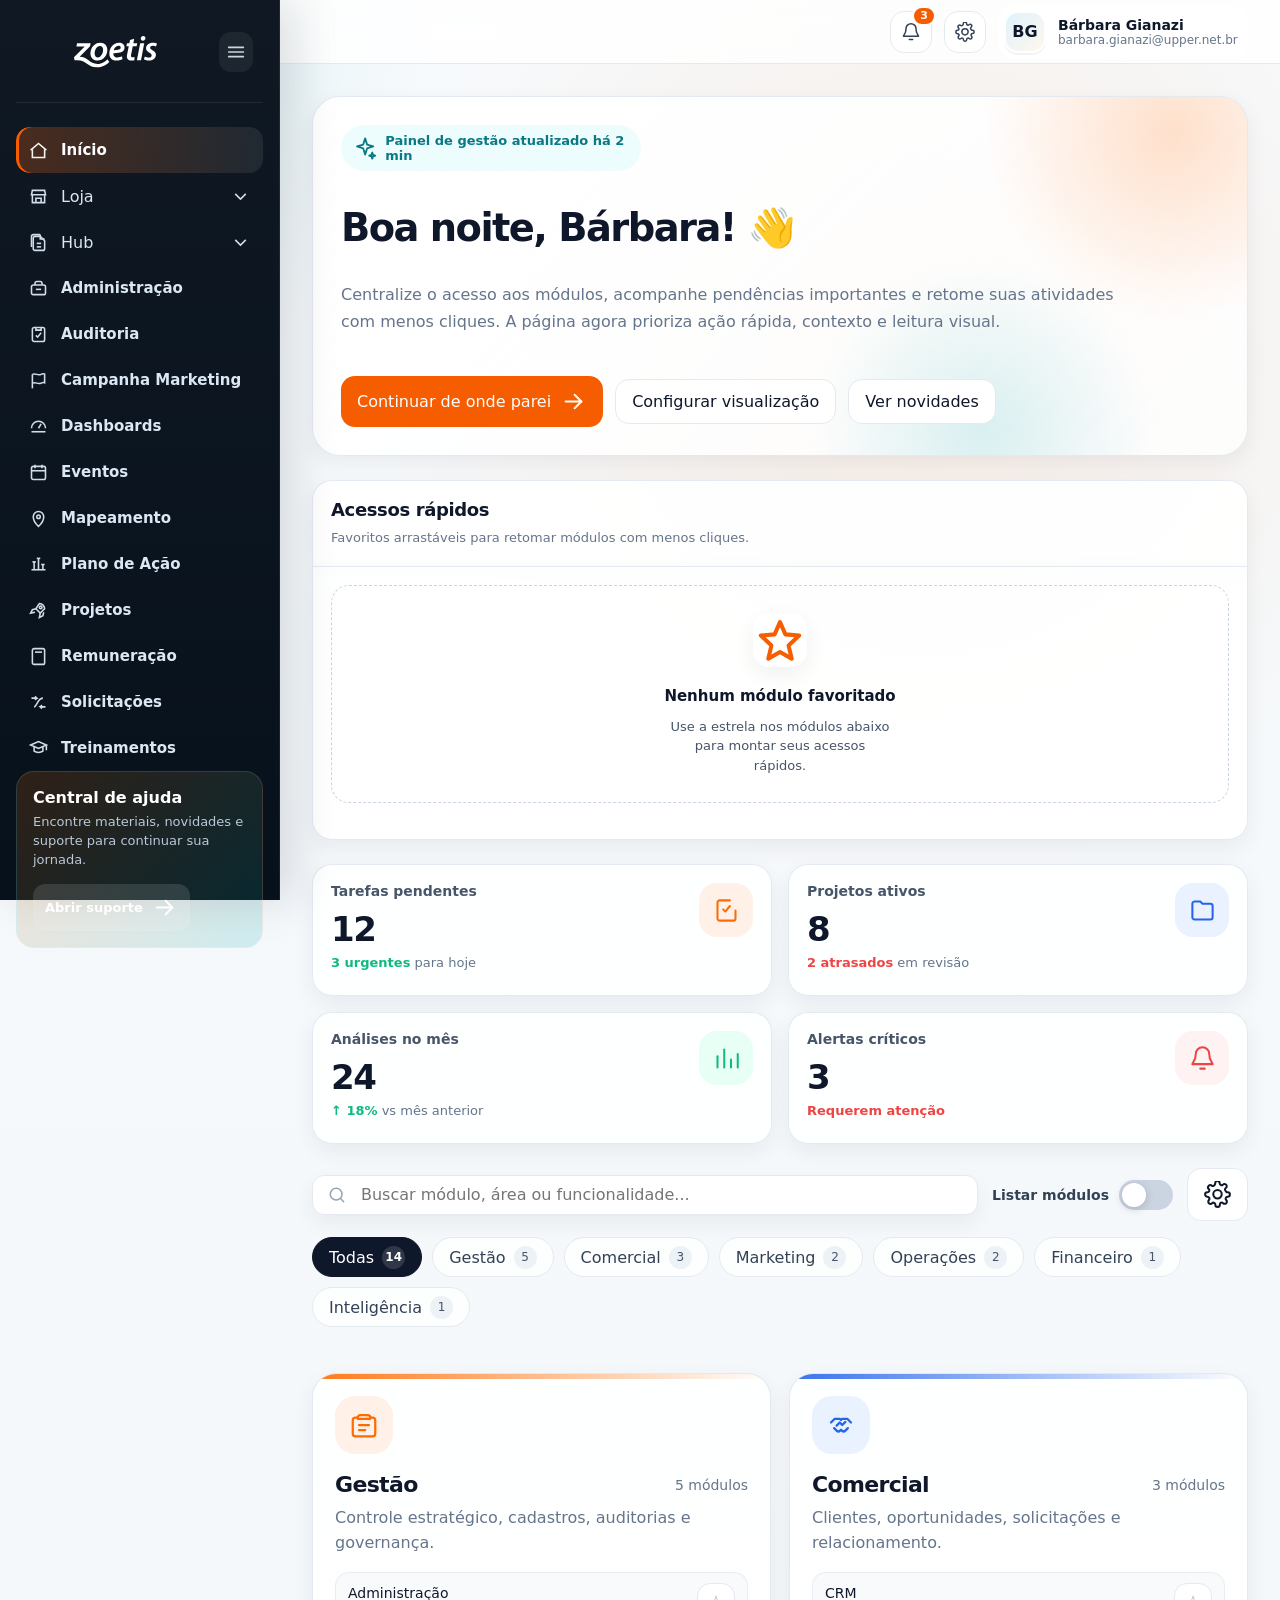
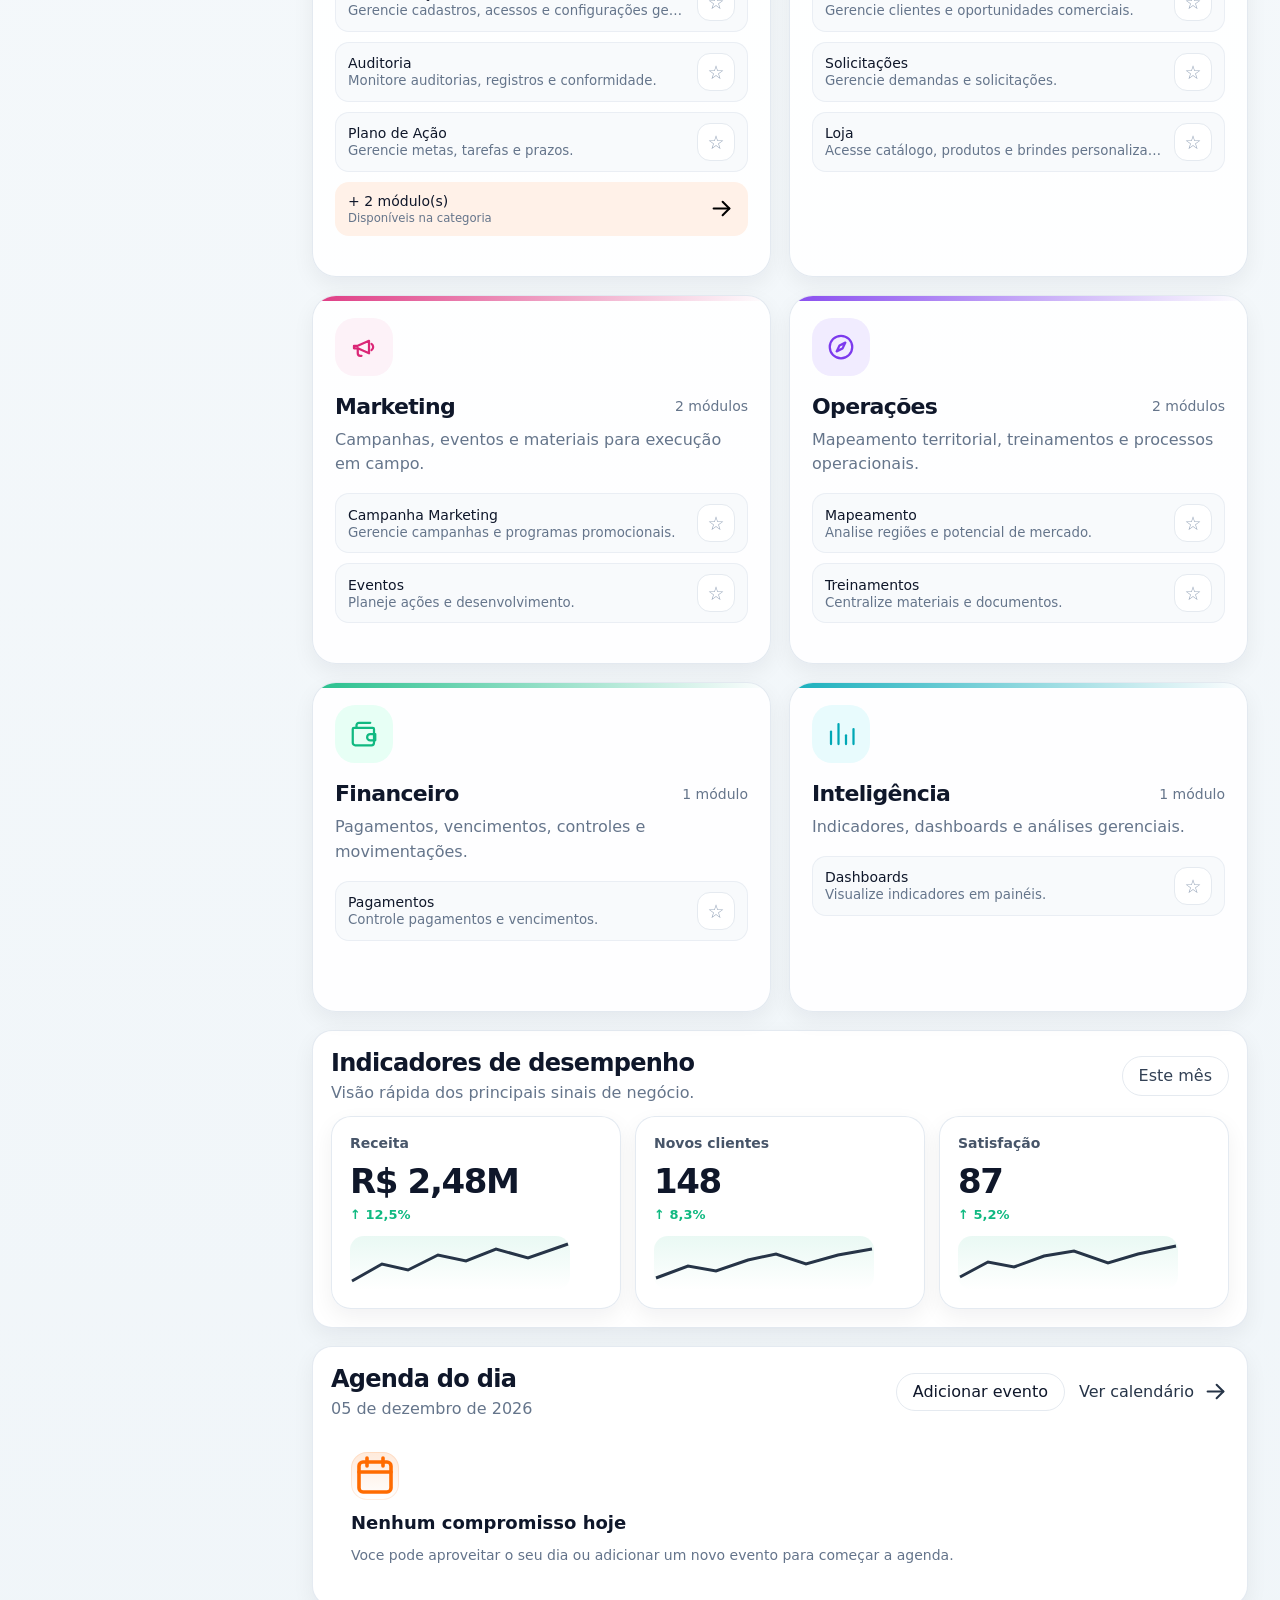
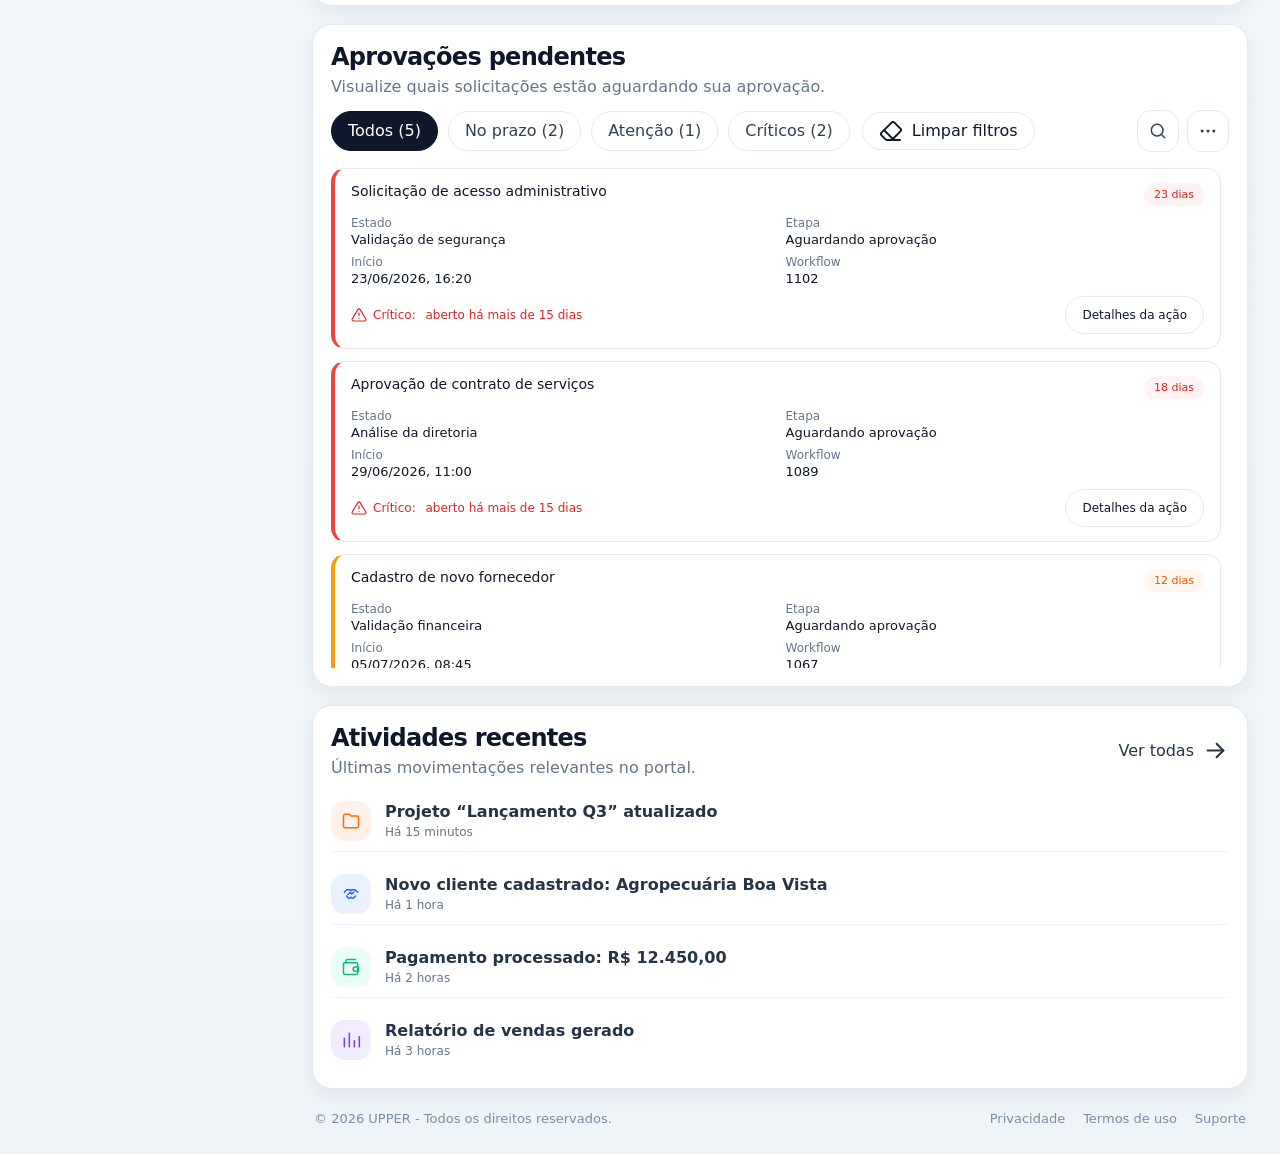
==== commit 78f96747: "Seção de Aprovações pendentes" ====
--- a/index.html
+++ b/index.html
@@ -592,42 +592,96 @@
             <ol class="agenda-list" id="agendaList"></ol>
           </aside>
 
-          <aside class="summary-card">
+          <aside class="summary-card workflow-approval" id="workflowApprovalCard" data-dashboard-area="approvals">
             <div class="section-title" style="margin:0 0 14px">
               <div>
-                <h2>Tarefas importantes</h2>
-                <p>Priorizadas por prazo e impacto.</p>
-              </div><a class="open-link" href="#">Ver todas <svg class="icon-xs" viewBox="0 0 24 24" fill="none"
-                  stroke="currentColor" stroke-width="1.8" stroke-linecap="round" stroke-linejoin="round"
-                  aria-hidden="true">
-                  <path d="M5 12h14" />
-                  <path d="m13 6 6 6-6 6" />
-                </svg></a>
-            </div>
-            <ul class="todo-list">
-              <li><span class="checkbox"></span>
-                <div><strong>Aprovar orçamento Q2</strong><br><small>Financeiro • Hoje</small></div><span
-                  class="priority high">Urgente</span>
-              </li>
-              <li><span class="checkbox"></span>
-                <div><strong>Revisar contratos</strong><br><small>Comercial • Amanhã</small></div><span
-                  class="priority medium">Alta</span>
-              </li>
-              <li><span class="checkbox"></span>
-                <div><strong>Analisar performance campanha</strong><br><small>Marketing • 2 dias</small></div><span
-                  class="priority medium">Média</span>
-              </li>
-              <li><span class="checkbox"></span>
-                <div><strong>Atualizar treinamento equipe</strong><br><small>Operações • 3 dias</small></div><span
-                  class="priority low">Baixa</span>
-              </li>
-            </ul>
+                <h2>Aprovações pendentes</h2>
+              <p>Visualize quais solicitações estão aguardando sua aprovação.</p>
+              </div>
+            </div>
+
+            <div class="toolbar workflow-approval__toolbar" role="region" aria-label="Filtros de aprovação">
+              <div class="workflow-approval__filter-row">
+                <div class="filter-panel" id="workflowApprovalFilters" aria-label="Filtros de status da aprovação">
+                  <button class="filter-chip is-active" data-workflow-filter="all" type="button">Todos</button>
+                  <button class="filter-chip" data-workflow-filter="onTime" type="button">No prazo</button>
+                  <button class="filter-chip" data-workflow-filter="attention" type="button">Atenção</button>
+                  <button class="filter-chip" data-workflow-filter="critical" type="button">Críticos</button>
+                </div>
+                <button class="btn btn-secondary btn-sm workflow-approval__clear" id="workflowApprovalClearFilters"
+                  type="button" hidden><svg xmlns="http://www.w3.org/2000/svg" width="24" height="24"
+                    viewBox="0 0 24 24" fill="none" stroke="currentColor" stroke-width="2" stroke-linecap="round"
+                    stroke-linejoin="round" class="lucide lucide-eraser-icon lucide-eraser">
+                    <path
+                      d="M21 21H8a2 2 0 0 1-1.42-.587l-3.994-3.999a2 2 0 0 1 0-2.828l10-10a2 2 0 0 1 2.829 0l5.999 6a2 2 0 0 1 0 2.828L12.834 21" />
+                    <path d="m5.082 11.09 8.828 8.828" />
+                  </svg>Limpar filtros</button>
+              
+              <div class="workflow-approval__compact-actions">
+                <div class="workflow-approval__search-wrap">
+                  <button class="icon-btn workflow-approval__search-toggle" id="workflowApprovalSearchToggle"
+                    type="button" aria-label="Abrir busca" aria-expanded="false"
+                    aria-controls="workflowApprovalSearchPanel">
+                    <svg class="icon" viewBox="0 0 24 24" fill="none" stroke="currentColor" stroke-width="1.8"
+                      stroke-linecap="round" stroke-linejoin="round" aria-hidden="true">
+                      <circle cx="11" cy="11" r="7" />
+                      <path d="m20 20-3.5-3.5" />
+                    </svg>
+                  </button>
+                  <div class="workflow-approval__search-panel" id="workflowApprovalSearchPanel" hidden>
+                    <label class="search-box">
+                      <svg class="icon" viewBox="0 0 24 24" fill="none" stroke="currentColor" stroke-width="1.8"
+                        stroke-linecap="round" stroke-linejoin="round" aria-hidden="true">
+                        <circle cx="11" cy="11" r="7" />
+                        <path d="m20 20-3.5-3.5" />
+                      </svg>
+                      <input id="workflowApprovalSearch" type="search" placeholder="Buscar workflow, estado ou ação..."
+                        autocomplete="off" />
+                    </label>
+                  </div>
+                </div>
+                <div class="workflow-approval__menu-wrap">
+                  <button class="icon-btn workflow-approval__menu-toggle" id="workflowApprovalMenuToggle"
+                    type="button" aria-label="Abrir filtros avançados" aria-expanded="false"
+                    aria-controls="workflowApprovalMenu">
+                    <svg class="icon" viewBox="0 0 24 24" fill="none" stroke="currentColor" stroke-width="1.8"
+                      stroke-linecap="round" stroke-linejoin="round" aria-hidden="true">
+                      <circle cx="5" cy="12" r="1"></circle>
+                      <circle cx="12" cy="12" r="1"></circle>
+                      <circle cx="19" cy="12" r="1"></circle>
+                    </svg>
+                  </button>
+                  <div class="workflow-approval__menu" id="workflowApprovalMenu" hidden>
+                    <label class="workflow-approval__sort">
+                      <span>Ordenar por</span>
+                      <select id="workflowApprovalSort" aria-label="Ordenar aprovações">
+                        <option value="all">Todas</option>
+                        <option value="recent">Mais recentes</option>
+                        <option value="oldest">Mais antigos</option>
+                        <option value="az">Ordem de A a Z</option>
+                        <option value="waiting">Maior tempo aguardando</option>
+                      </select>
+                    </label>
+                    <label class="workflow-approval__sort">
+                      <span>Campanha</span>
+                      <select id="workflowApprovalCampaign" aria-label="Filtrar aprovações por campanha">
+                        <option value="all">Todas</option>
+                      </select>
+                    </label>
+                  </div>
+                </div>
+              </div>
+
+              </div>
+            </div>
+
+            <ul class="workflow-approval__list" id="workflowApprovalList" aria-live="polite"></ul>
           </aside>
 
           <article class="summary-card">
             <div class="section-title" style="margin:0 0 14px">
               <div>
-                <h2>Atividades recente</h2>
+                <h2>Atividades recentes</h2>
                 <p>Últimas movimentações relevantes no portal.</p>
               </div><a class="open-link" href="#">Ver todas <svg class="icon-xs" viewBox="0 0 24 24" fill="none"
                   stroke="currentColor" stroke-width="1.8" stroke-linecap="round" stroke-linejoin="round"
@@ -768,6 +822,24 @@
             </svg>
           </button>
         </article>
+        <article class="customize-item">
+          <span class="customize-item__content"><strong>Aprovações pendentes</strong><small>Workflows aguardando análise.</small></span>
+          <button class="customize-eye" type="button" data-customize-toggle="approvals" aria-pressed="true"
+            aria-label="Ocultar Aprovações pendentes">
+            <svg class="customize-eye__open" viewBox="0 0 24 24" fill="none" stroke="currentColor"
+              stroke-width="1.8" stroke-linecap="round" stroke-linejoin="round" aria-hidden="true">
+              <path d="M2 12s3.5-7 10-7 10 7 10 7-3.5 7-10 7-10-7-10-7Z" />
+              <circle cx="12" cy="12" r="3" />
+            </svg>
+            <svg class="customize-eye__closed" viewBox="0 0 24 24" fill="none" stroke="currentColor"
+              stroke-width="1.8" stroke-linecap="round" stroke-linejoin="round" aria-hidden="true">
+              <path d="M3 3l18 18" />
+              <path d="M10.6 10.6A2 2 0 0 0 13.4 13.4" />
+              <path d="M9.9 4.24A9.12 9.12 0 0 1 12 4c6.5 0 10 8 10 8a17.9 17.9 0 0 1-3.2 4.37" />
+              <path d="M6.61 6.61A17.68 17.68 0 0 0 2 12s3.5 8 10 8a9.7 9.7 0 0 0 4.4-1.07" />
+            </svg>
+          </button>
+        </article>
       </div>
       <div class="favorite-modal__actions">
         <button class="favorite-modal__btn favorite-modal__btn--secondary" id="customizeHideAll" type="button">Ocultar
@@ -818,19 +890,25 @@
               <div class="select-chip-dropdown" data-select-dropdown="eventStatus" data-select-variant="status">
                 <button class="select-chip-dropdown__trigger" id="eventStatusTrigger" type="button"
                   aria-haspopup="listbox" aria-expanded="false" aria-controls="eventStatusMenu"></button>
-                <div class="select-chip-dropdown__menu" id="eventStatusMenu" role="listbox" aria-label="Status do evento"
-                  hidden>
-                  <button class="select-chip-option" type="button" role="option" data-select-value="Agendado">Agendado</button>
-                  <button class="select-chip-option" type="button" role="option" data-select-value="Confirmado">Confirmado</button>
-                  <button class="select-chip-option" type="button" role="option" data-select-value="Em andamento">Em andamento</button>
-                  <button class="select-chip-option" type="button" role="option" data-select-value="Concluído">Concluído</button>
-                  <button class="select-chip-option" type="button" role="option" data-select-value="Cancelado">Cancelado</button>
+                <div class="select-chip-dropdown__menu" id="eventStatusMenu" role="listbox"
+                  aria-label="Status do evento" hidden>
+                  <button class="select-chip-option" type="button" role="option"
+                    data-select-value="Agendado">Agendado</button>
+                  <button class="select-chip-option" type="button" role="option"
+                    data-select-value="Confirmado">Confirmado</button>
+                  <button class="select-chip-option" type="button" role="option" data-select-value="Em andamento">Em
+                    andamento</button>
+                  <button class="select-chip-option" type="button" role="option"
+                    data-select-value="Concluído">Concluído</button>
+                  <button class="select-chip-option" type="button" role="option"
+                    data-select-value="Cancelado">Cancelado</button>
                 </div>
               </div>
             </label>
             <label class="event-field event-field--required">
               <span>Tipo de conteúdo</span>
-              <select id="eventContentType" name="contentType" class="event-field__native" tabindex="-1" aria-hidden="true">
+              <select id="eventContentType" name="contentType" class="event-field__native" tabindex="-1"
+                aria-hidden="true">
                 <option value="Reunião">Reunião</option>
                 <option value="Treinamento">Treinamento</option>
                 <option value="Comunicado">Comunicado</option>
@@ -842,11 +920,16 @@
                   aria-haspopup="listbox" aria-expanded="false" aria-controls="eventContentTypeMenu"></button>
                 <div class="select-chip-dropdown__menu" id="eventContentTypeMenu" role="listbox"
                   aria-label="Tipo de conteúdo" hidden>
-                  <button class="select-chip-option" type="button" role="option" data-select-value="Reunião">Reunião</button>
-                  <button class="select-chip-option" type="button" role="option" data-select-value="Treinamento">Treinamento</button>
-                  <button class="select-chip-option" type="button" role="option" data-select-value="Comunicado">Comunicado</button>
-                  <button class="select-chip-option" type="button" role="option" data-select-value="Apresentação">Apresentação</button>
-                  <button class="select-chip-option" type="button" role="option" data-select-value="Outro">Outro</button>
+                  <button class="select-chip-option" type="button" role="option"
+                    data-select-value="Reunião">Reunião</button>
+                  <button class="select-chip-option" type="button" role="option"
+                    data-select-value="Treinamento">Treinamento</button>
+                  <button class="select-chip-option" type="button" role="option"
+                    data-select-value="Comunicado">Comunicado</button>
+                  <button class="select-chip-option" type="button" role="option"
+                    data-select-value="Apresentação">Apresentação</button>
+                  <button class="select-chip-option" type="button" role="option"
+                    data-select-value="Outro">Outro</button>
                 </div>
               </div>
             </label>
@@ -886,24 +969,25 @@
             <div class="event-form__details">
               <div class="event-panel event-panel--content">
                 <textarea id="eventContent" name="content" rows="4"
-              placeholder="Descreva os principais pontos do evento."></textarea>
+                  placeholder="Descreva os principais pontos do evento."></textarea>
               </div>
               <div class="event-field event-field--attachments">
                 <section class="event-attachments event-panel">
                   <div class="event-attachments__header">
                   </div>
                   <label class="event-dropzone" id="eventDropzone" for="eventAttachmentInput">
-                    <input id="eventAttachmentInput" type="file" accept=".pdf,.png,.jpg,.jpeg,application/pdf,image/png,image/jpeg" multiple hidden />
+                    <input id="eventAttachmentInput" type="file"
+                      accept=".pdf,.png,.jpg,.jpeg,application/pdf,image/png,image/jpeg" multiple hidden />
                     <span class="event-dropzone__icon" aria-hidden="true">
                       <svg class="icon" viewBox="0 0 24 24" fill="none" stroke="currentColor" stroke-width="1.8"
-                      stroke-linecap="round" stroke-linejoin="round">
-                      <path d="M12 16V4"></path>
-                      <path d="m7 9 5-5 5 5"></path>
-                      <path d="M5 20h14"></path>
-                    </svg>
-                  </span>
-                  <span>Arraste e solte arquivos aqui ou clique para selecionar</span>
-                  <label>Inclua documentos em PDF, JPEG ou PNG.</label>
+                        stroke-linecap="round" stroke-linejoin="round">
+                        <path d="M12 16V4"></path>
+                        <path d="m7 9 5-5 5 5"></path>
+                        <path d="M5 20h14"></path>
+                      </svg>
+                    </span>
+                    <span>Arraste e solte arquivos aqui ou clique para selecionar</span>
+                    <label>Inclua documentos em PDF, JPEG ou PNG.</label>
                   </label>
                   <div class="event-attachments__list" id="eventAttachmentsList" aria-live="polite"></div>
                 </section>
@@ -922,7 +1006,7 @@
 
         <div class="favorite-modal__actions favorite-modal__actions--triple">
           <button class="favorite-modal__btn favorite-modal__btn--danger" id="eventDeleteButton" type="button"
-            hidden>Excluir evento</button>
+            hidden>Cancelar evento</button>
           <button class="favorite-modal__btn favorite-modal__btn--secondary" id="eventCancelButton"
             type="button">Cancelar</button>
           <button class="favorite-modal__btn favorite-modal__btn--primary" type="submit">Salvar</button>
@@ -949,18 +1033,24 @@
                 <!-- <h2 class="favorite-modal__title" id="calendarModalTitle">Calendário</h2> -->
                 <button class="calendar-today" id="calendarTodayButton" type="button">Ver hoje</button>
                 <div class="calendar-range-nav">
-                  <button class="calendar-range-nav__button" id="calendarPrevButton" type="button" aria-label="Período anterior">‹</button>
+                  <button class="calendar-range-nav__button" id="calendarPrevButton" type="button"
+                    aria-label="Período anterior">‹</button>
                   <label id="calendarRangeLabel"></label>
-                  <button class="calendar-range-nav__button" id="calendarNextButton" type="button" aria-label="Próximo período">›</button>
+                  <button class="calendar-range-nav__button" id="calendarNextButton" type="button"
+                    aria-label="Próximo período">›</button>
                 </div>
               </div>
               <div class="calendar-toolbar__actions">
                 <div class="calendar-view-switch" role="tablist" aria-label="Visualização do calendário">
-                  <button class="calendar-view-switch__button is-active" id="calendarViewDay" type="button" data-calendar-view="day">Dia</button>
-                  <button class="calendar-view-switch__button" id="calendarViewWeek" type="button" data-calendar-view="week">Semana</button>
-                  <button class="calendar-view-switch__button" id="calendarViewMonth" type="button" data-calendar-view="month">Mês</button>
+                  <button class="calendar-view-switch__button is-active" id="calendarViewDay" type="button"
+                    data-calendar-view="day">Dia</button>
+                  <button class="calendar-view-switch__button" id="calendarViewWeek" type="button"
+                    data-calendar-view="week">Semana</button>
+                  <button class="calendar-view-switch__button" id="calendarViewMonth" type="button"
+                    data-calendar-view="month">Mês</button>
                 </div>
-                <button class="favorite-modal__btn favorite-modal__btn--primary" id="calendarAddEventButton" type="button">Adicionar evento</button>
+                <button class="favorite-modal__btn favorite-modal__btn--primary" id="calendarAddEventButton"
+                  type="button">Adicionar evento</button>
               </div>
             </div>
           </header>
@@ -975,7 +1065,8 @@
   <div class="favorite-modal favorite-modal--calendar-detail" id="calendarDetailModal" aria-hidden="true">
     <div class="favorite-modal__backdrop" data-close-calendar-detail-modal></div>
     <div class="favorite-modal__dialog" role="dialog" aria-modal="true" aria-labelledby="calendarDetailTitle">
-      <button class="favorite-modal__close" id="calendarDetailModalClose" type="button" aria-label="Fechar detalhes do evento">
+      <button class="favorite-modal__close" id="calendarDetailModalClose" type="button"
+        aria-label="Fechar detalhes do evento">
         <svg class="icon" viewBox="0 0 24 24" fill="none" stroke="currentColor" stroke-width="2" stroke-linecap="round"
           stroke-linejoin="round" aria-hidden="true">
           <path d="M6 6l12 12M18 6 6 18" />
@@ -1008,7 +1099,8 @@
 
   <div class="favorite-modal favorite-modal--datetime" id="eventDateTimeModal" aria-hidden="true">
     <div class="favorite-modal__backdrop" data-close-datetime-modal></div>
-    <div class="favorite-modal__dialog" role="dialog" aria-modal="true" aria-labelledby="eventDateTimeModalTitle" style="gap: 16px;">
+    <div class="favorite-modal__dialog" role="dialog" aria-modal="true" aria-labelledby="eventDateTimeModalTitle"
+      style="gap: 16px;">
       <button class="favorite-modal__close" id="eventDateTimeModalClose" type="button"
         aria-label="Fechar seleção de data e hora">
         <svg class="icon" viewBox="0 0 24 24" fill="none" stroke="currentColor" stroke-width="2" stroke-linecap="round"
@@ -1020,9 +1112,11 @@
       <div class="datetime-picker">
         <section class="datetime-picker__panel datetime-picker__panel--calendar">
           <div class="datetime-picker__header">
-            <button class="datetime-picker__nav" id="eventDateTimePrevMonth" type="button" aria-label="Mês anterior">‹</button>
+            <button class="datetime-picker__nav" id="eventDateTimePrevMonth" type="button"
+              aria-label="Mês anterior">‹</button>
             <strong id="eventDateTimeCurrentMonth"></strong>
-            <button class="datetime-picker__nav" id="eventDateTimeNextMonth" type="button" aria-label="Próximo mês">›</button>
+            <button class="datetime-picker__nav" id="eventDateTimeNextMonth" type="button"
+              aria-label="Próximo mês">›</button>
           </div>
           <div class="datetime-picker__weekdays">
             <span>Dom</span><span>Seg</span><span>Ter</span><span>Qua</span><span>Qui</span><span>Sex</span><span>Sáb</span>
--- a/css/home-dashboard.css
+++ b/css/home-dashboard.css
@@ -293,7 +293,6 @@
 }
 
 .agenda-list,
-.todo-list,
 .activity-list {
     display: grid;
     gap: 12px;
@@ -328,7 +327,6 @@
 }
 
 .agenda-item small,
-.todo-list small,
 .activity-list small {
     color: var(--muted);
     font-size: 12px;
@@ -357,9 +355,9 @@
 
 .search-box input {
     width: 100%;
-    height: 52px;
+    height: 40px;
     border: 1px solid var(--line);
-    border-radius: 17px;
+    border-radius: 12px;
     background: #fff;
     padding: 0 18px 0 48px;
     outline: 0;
@@ -623,12 +621,6 @@
     opacity: .9;
 }
 
-/* .area-card:hover {
-    transform: translateY(-4px);
-    box-shadow: var(--shadow-md);
-    border-color: rgba(148, 163, 184, .55);
-} */
-
 .area-card__top {
     display: flex;
     align-items: center;
@@ -664,7 +656,7 @@
 }
 
 .favorite-btn.is-active {
-    background: #eec9ca; 
+    background: #eec9ca;
     color: #d71920;
     border-color: #d71920;
 }
@@ -817,8 +809,8 @@
 }
 
 .icon-xs {
-    width: 17px;
-    height: 17px;
+    width: 27px;
+    height: 27px;
 }
 
 .insights-grid {
@@ -848,47 +840,337 @@
     height: 100%;
 }
 
-.todo-list li {
-    display: grid;
-    grid-template-columns: 22px 1fr auto;
-    gap: 10px;
-    align-items: start;
-    padding: 10px 0;
-    border-bottom: 1px solid #edf2f7;
-}
-
-.todo-list li:last-child {
-    border-bottom: 0;
-}
-
-.checkbox {
-    width: 18px;
-    height: 18px;
-    border-radius: 5px;
-    border: 1.5px solid #94a3b8;
-    margin-top: 2px;
-}
-
-.priority {
+.workflow-approval__toolbar {
+    position: relative;
+    display: flex;
+    flex-wrap: wrap;
+    align-items: center;
+    gap: 10px 12px;
+    margin: 0 0 16px;
+}
+
+.workflow-approval__toolbar .search-box {
+    flex: 1 1 200px;
+    min-width: 160px;
+}
+
+.workflow-approval__toolbar .filter-panel {
+    flex: 0 1 auto;
+}
+
+.workflow-search-box-filters {
+    display: grid;
+    gap: 16px;
+    grid-template-columns: 3fr 0.5fr;
+    grid-auto-flow: column;
+}
+
+.workflow-approval__filter-row {
+    position: relative;
+    display: flex;
+    align-items: center;
+    justify-content: space-between;
+    flex-wrap: wrap;
+    gap: 12px;
+    width: 100%;
+}
+
+.workflow-approval__compact-actions {
+    display: inline-flex;
+    align-items: center;
+    gap: 8px;
+    margin-left: auto;
+}
+
+.workflow-approval__menu-wrap {
+    position: relative;
+}
+
+.workflow-approval__search-wrap {
+    position: relative;
+}
+
+.workflow-approval__menu {
+display: flex;
+    flex-direction: column;
+    align-items: flex-end;
+
+    
+    position: absolute;
+    top: calc(100% + 10px);
+    right: 0;
+    z-index: 20;
+    /* display: grid; */
+    gap: 12px;
+    min-width: 330px;
+    padding: 14px;
+    border: 1px solid rgba(226, 232, 240, .95);
+    border-radius: 16px;
+    background: #fff;
+    box-shadow: var(--shadow-md);
+}
+
+.workflow-approval__search-panel {
+    position: absolute;
+    top: calc(100% + 10px);
+    right: 0;
+    z-index: 18;
+    width: 360px;
+    margin: 0;
+}
+
+.workflow-approval__search-panel .search-box {
+    display: block;
+    max-width: none;
+}
+
+.workflow-approval__search-panel[hidden],
+.workflow-approval__menu[hidden] {
+    display: none !important;
+}
+
+.workflow-approval__search-toggle .icon,
+.workflow-approval__menu-toggle .icon {
+    width: 20px;
+    height: 20px;
+}
+
+
+.workflow-approval__sort {
+    flex: 0 0 auto;
+    display: inline-flex;
+    align-items: center;
+    gap: 8px;
+    color: var(--muted);
+    font-size: 12px;
+    font-weight: 500;
+}
+
+.workflow-approval__sort select {
+    height: 40px;
+    min-width: 220px;
+    padding: 0 44px 0 14px;
+    border: 1px solid var(--line);
+    border-radius: 12px;
+    appearance: none;
+    -webkit-appearance: none;
+    background-color: #fff;
+    background-image: url("data:image/svg+xml,%3Csvg xmlns='http://www.w3.org/2000/svg' width='16' height='16' viewBox='0 0 24 24' fill='none' stroke='%230f172a' stroke-width='2' stroke-linecap='round' stroke-linejoin='round'%3E%3Cpath d='m6 9 6 6 6-6'/%3E%3C/svg%3E");
+    background-repeat: no-repeat;
+    background-position: right 16px center;
+    background-size: 16px;
+    box-shadow: var(--shadow-sm);
+    font-size: 13px;
+    font-weight: 500;
+    color: #0f172a;
+    cursor: pointer;
+    white-space: nowrap;
+    transition: .18s ease;
+}
+
+.workflow-approval__sort select:hover {
+    border-color: #cbd5e1;
+    box-shadow: var(--shadow-md);
+}
+
+.workflow-approval__clear {
+    flex: 0 0 auto;
+    background: #fff;
+    color: #0f172a;
+    border-color: var(--line);
+}
+
+.workflow-approval__clear.is-active {
+    background: #0f172a;
+    border-color: #0f172a;
+    color: #fff;
+}
+
+.workflow-approval__list {
+    display: grid;
+    gap: 12px;
+    margin: 0;
+    max-height: 500px;
+    overflow-y: auto;
+    padding: 0 8px 0 0;
+    list-style: none;
+    scrollbar-width: thin;
+    scrollbar-color: rgba(100, 116, 139, .7) transparent;
+}
+
+.workflow-approval__list::-webkit-scrollbar {
+    width: 8px;
+}
+
+.workflow-approval__list::-webkit-scrollbar-track {
+    background: transparent;
+}
+
+.workflow-approval__list::-webkit-scrollbar-thumb {
+    background: rgba(100, 116, 139, .7);
     border-radius: 999px;
-    padding: 5px 8px;
+    border: 3px solid transparent;
+    background-clip: content-box;
+}
+
+.workflow-approval__empty {
+    padding: 18px 0;
+    text-align: center;
+    color: var(--muted);
+    font-size: 13px;
+}
+
+.workflow-approval-item {
+    border: 1px solid var(--line);
+    border-left-width: 4px;
+    border-radius: var(--radius-md);
+    padding: 14px 16px;
+    transition: box-shadow .2s ease;
+}
+
+.workflow-approval-item--ontime {
+    border-left-color: #2563eb;
+}
+
+.workflow-approval-item--warning {
+    border-left-color: var(--warning);
+}
+
+.workflow-approval-item--danger {
+    border-left-color: var(--danger);
+}
+
+.workflow-approval-item.is-expanded {
+    /* box-shadow: var(--shadow-md); */
+    position: relative;
+    z-index: 1;
+    background: #fff;
+}
+
+.workflow-approval-item__header {
+    display: flex;
+    align-items: flex-start;
+    justify-content: space-between;
+    gap: 12px;
+}
+
+.workflow-approval-item__title {
+    margin: 0;
+    font-size: 14px;
+    font-weight: 500;
+    color: var(--ink);
+}
+
+.workflow-approval-item__days-badge {
+    flex: 0 0 auto;
+    border-radius: 999px;
+    padding: 5px 10px;
     font-size: 11px;
-    font-weight: 900;
-}
-
-.priority.high {
+    font-weight: 500;
+    white-space: nowrap;
+}
+
+.workflow-approval-item__days-badge--ontime {
+    background: #eaf2ff;
+    color: #2563eb;
+}
+
+.workflow-approval-item__days-badge--warning {
+    background: #fff7ed;
+    color: #ea580c;
+}
+
+.workflow-approval-item__days-badge--danger {
     background: #fef2f2;
     color: #dc2626;
 }
 
-.priority.medium {
-    background: #fff7ed;
-    color: #ea580c;
-}
-
-.priority.low {
-    background: #f1f5f9;
-    color: #475569;
+.workflow-approval-item__meta {
+    display: grid;
+    grid-template-columns: repeat(2, minmax(0, 1fr));
+    gap: 8px 16px;
+    margin: 10px 0 0;
+}
+
+.workflow-approval-item__meta-field {
+    display: flex;
+    flex-direction: column;
+    gap: 2px;
+    min-width: 0;
+}
+
+.workflow-approval-item__meta-label {
+    font-size: 12px;
+    color: var(--muted);
+}
+
+.workflow-approval-item__meta-value {
+    font-size: 13px;
+    font-weight: 500;
+    color: var(--ink);
+    overflow: hidden;
+    text-overflow: ellipsis;
+    white-space: nowrap;
+}
+
+.workflow-approval-item__footer {
+    display: flex;
+    align-items: center;
+    flex-wrap: wrap;
+    gap: 8px 12px;
+    margin: 10px 0 0;
+}
+
+.workflow-approval-item__alert {
+    display: flex;
+    align-items: center;
+    gap: 6px;
+    margin: 0;
+    font-size: 12px;
+    font-weight: 500;
+    flex: 1 1 auto;
+    min-width: 0;
+}
+
+.workflow-approval-item__alert svg {
+    width: 16px;
+    height: 16px;
+    flex: 0 0 auto;
+}
+
+.workflow-approval-item__alert strong {
+    font-weight: 500;
+}
+
+.workflow-approval-item__alert--warning {
+    color: #b45309;
+}
+
+.workflow-approval-item__alert--danger {
+    color: #dc2626;
+}
+
+.workflow-approval-item__action-btn {
+    margin: 0 0 0 auto;
+    flex: 0 0 auto;
+    font-size: 12px;
+}
+
+.workflow-approval-item__action-btn[aria-expanded="true"] {
+    background: #fff;
+}
+
+.workflow-approval-item__detail {
+    margin-top: 14px;
+    padding-top: 14px;
+    border-top: 1px dashed var(--line);
+    display: grid;
+    grid-template-columns: repeat(2, minmax(0, 1fr));
+    gap: 10px 16px;
+}
+
+.workflow-approval-item__detail[hidden] {
+    display: none;
 }
 
 .activity-list li {
@@ -917,6 +1199,11 @@
 .activity-icon .icon {
     width: 20px;
     height: 20px;
+}
+
+
+#workflowApprovalFilters {
+    margin: 0 !important;
 }
 
 .quick-card {
@@ -1014,4 +1301,3 @@
     transform: translateY(-2px);
     box-shadow: var(--shadow-sm);
 }
-
--- a/css/home-responsive.css
+++ b/css/home-responsive.css
@@ -208,4 +208,25 @@
         margin-left: 0;
         margin-right: 12px;
     }
+
+    .workflow-approval-item__meta,
+    .workflow-approval-item__detail {
+        grid-template-columns: 1fr;
+    }
+
+    .workflow-approval__toolbar {
+        flex-direction: column;
+        align-items: stretch;
+    }
+
+    .workflow-approval__toolbar .search-box,
+    .workflow-approval__toolbar .filter-panel {
+        flex-basis: auto;
+        width: 100%;
+    }
+
+    .workflow-approval__search-panel {
+        right: 0;
+        width: min(320px, calc(100vw - 48px));
+    }
 }
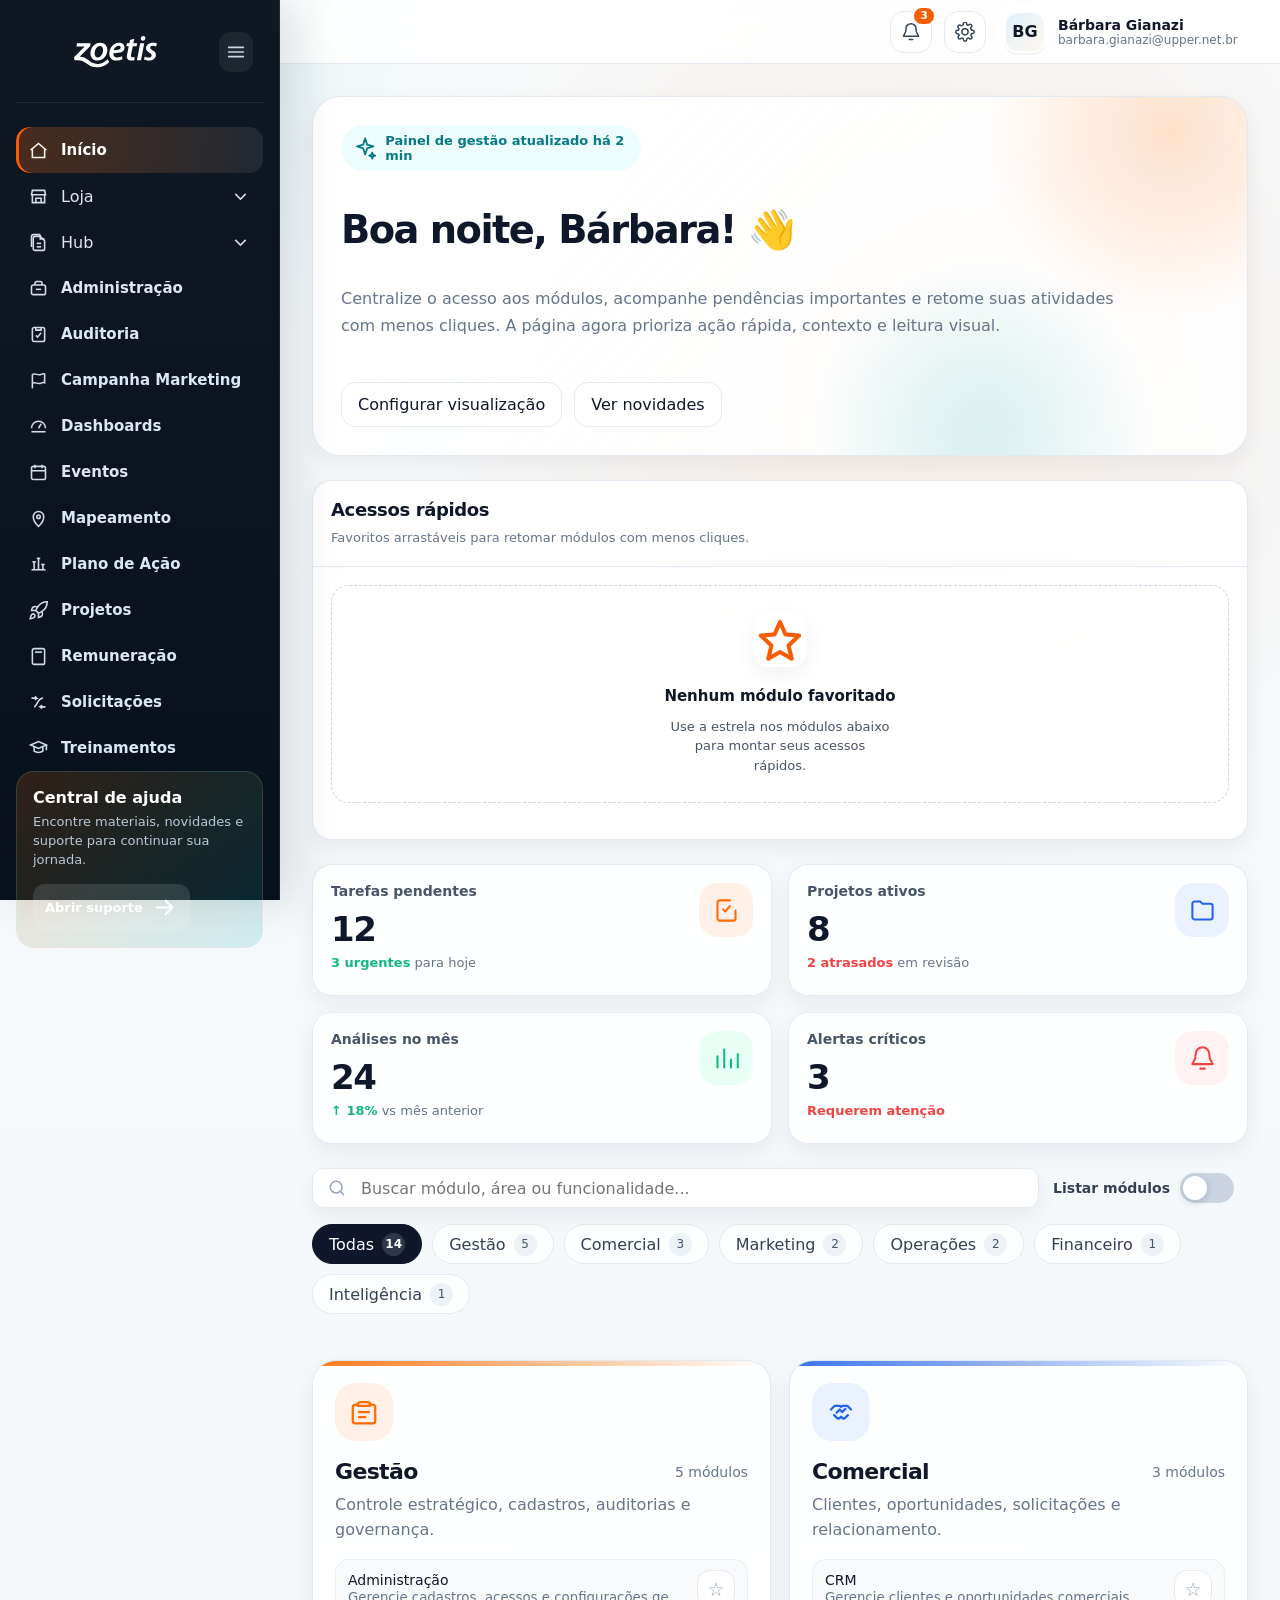
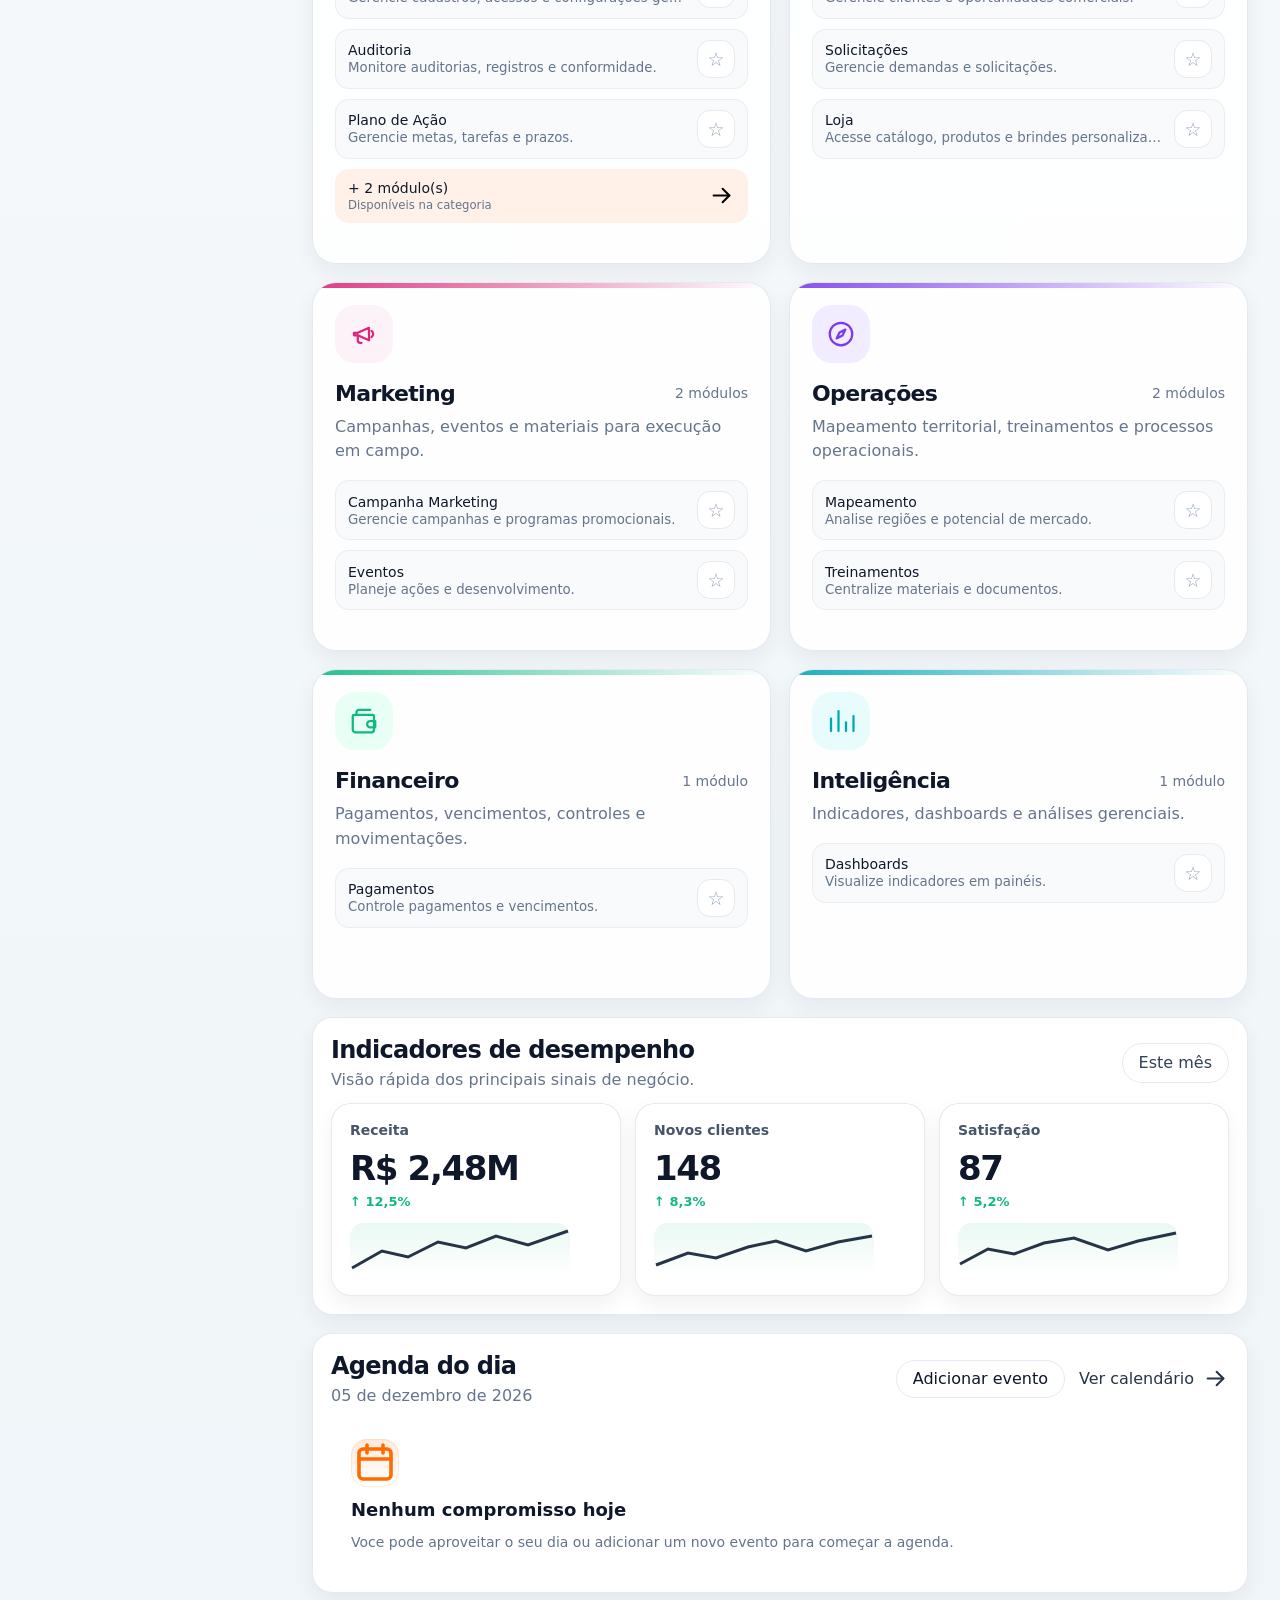
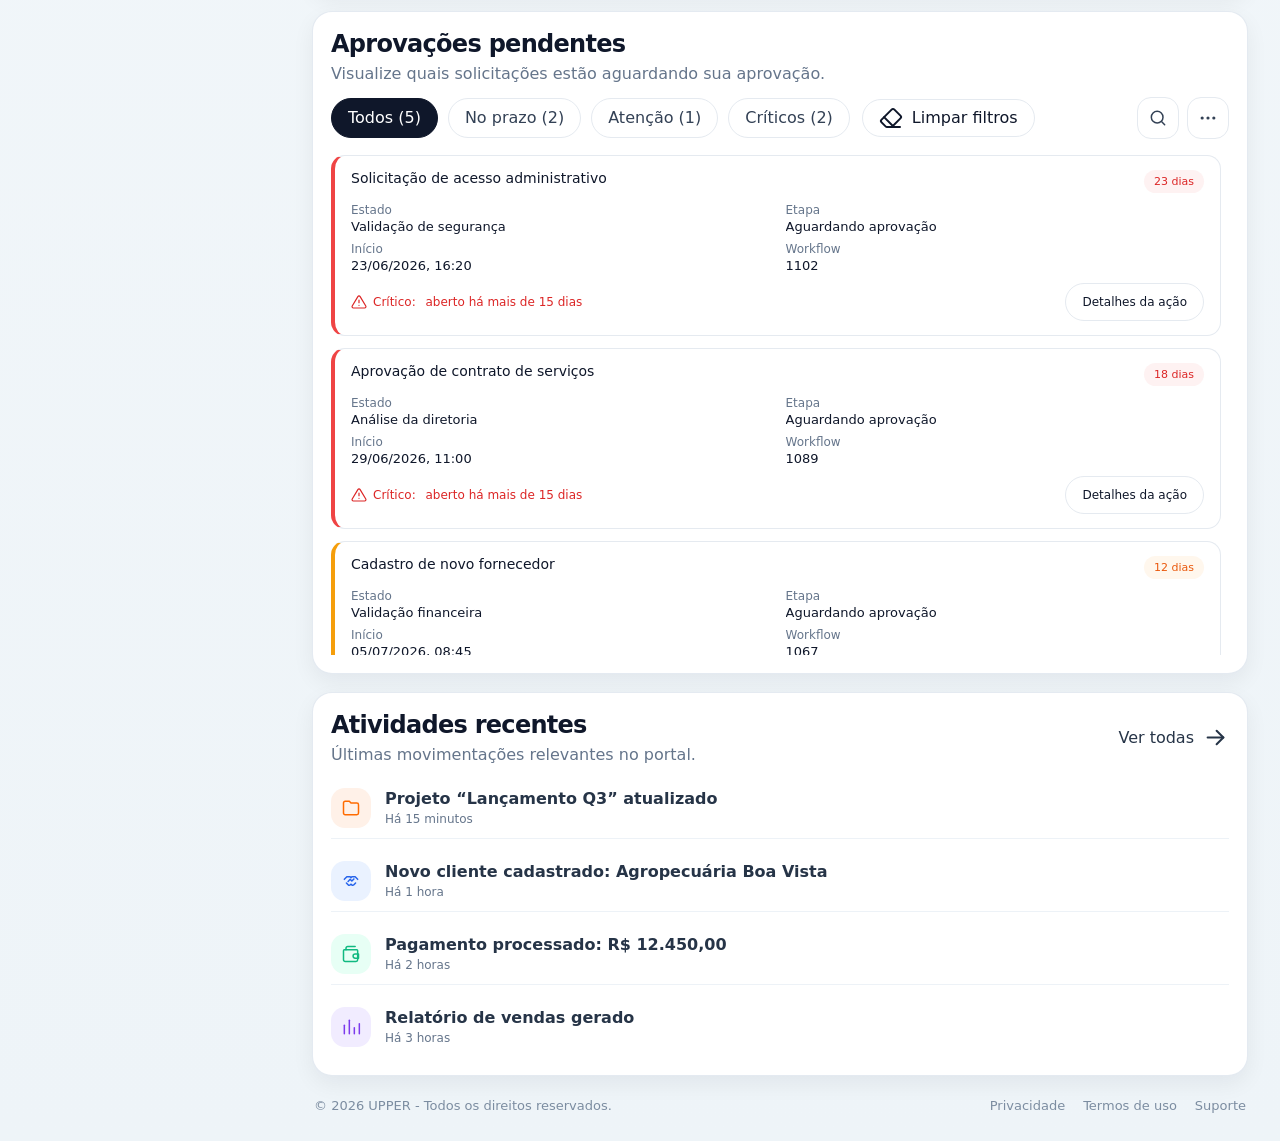
==== commit 1f2fd2e9: "Adaptações para o ambiente do cliente via JSON" ====
--- a/index.html
+++ b/index.html
@@ -88,8 +88,10 @@
             </svg><span>Plano de Ação</span></a>
           <a class="nav-link" href="https://sistema-legado.bipper.com.br/projetos"><svg class="icon" viewBox="0 0 24 24"
               fill="none" stroke="currentColor" stroke-width="1.8" aria-hidden="true">
-              <path d="M13 4c3.5.4 5.6 2.5 6 6l-5 5-5-5 4-6Z"></path>
-              <circle cx="14.5" cy="8.5" r="1.5"></circle>
+              <path d="M4.5 16.5c-1.5 1.26-2 5-2 5s3.74-.5 5-2c.71-.84.7-2.13-.09-2.91a2.18 2.18 0 0 0-2.91-.09Z"></path>
+              <path d="m12 15-3-3a22 22 0 0 1 2-3.95A12.88 12.88 0 0 1 22 2c0 2.72-.78 7.5-6 11a22 22 0 0 1-4 2Z"></path>
+              <path d="M9 12H4s.55-3.03 2-4c1.62-1.08 5 0 5 0"></path>
+              <path d="M12 15v5s3.03-.55 4-2c1.08-1.62 0-5 0-5"></path>
             </svg><span>Projetos</span></a>
           <a class="nav-link" href="https://sistema-legado.bipper.com.br/remuneracao"><svg class="icon"
               viewBox="0 0 24 24" fill="none" stroke="currentColor" stroke-width="1.8" aria-hidden="true">
@@ -180,12 +182,13 @@
               <p>Centralize o acesso aos módulos, acompanhe pendências importantes e retome suas atividades com menos
                 cliques. A página agora prioriza ação rápida, contexto e leitura visual.</p>
               <div class="hero-actions">
-                <button class="btn btn-primary" type="button">Continuar de onde parei <svg class="icon-xs"
+                <!-- Btn "Continuar de onde parei" removido para atender ao que foi implementado -->
+                <!-- <button class="btn btn-primary" type="button">Continuar de onde parei <svg class="icon-xs"
                     viewBox="0 0 24 24" fill="none" stroke="currentColor" stroke-width="1.8" stroke-linecap="round"
                     stroke-linejoin="round" aria-hidden="true">
                     <path d="M5 12h14" />
                     <path d="m13 6 6 6-6 6" />
-                  </svg></button>
+                  </svg></button> -->
                 <button class="btn btn-secondary" id="openCustomizeAreasHero" type="button">Configurar
                   visualização</button>
                 <button class="btn btn-secondary" type="button">Ver novidades</button>
@@ -281,13 +284,14 @@
               <span class="slider"></span>
             </label>
           </div>
-          <button class="btn btn-secondary" type="button"><svg class="icon-xs" viewBox="0 0 24 24" fill="none"
+          <!-- Btn removido para atender ao que foi implementado -->
+          <!-- <button class="btn btn-secondary" type="button"><svg class="icon-xs" viewBox="0 0 24 24" fill="none"
               stroke="currentColor" stroke-width="1.8" stroke-linecap="round" stroke-linejoin="round"
               aria-hidden="true">
               <path d="M12 15.5A3.5 3.5 0 1 0 12 8a3.5 3.5 0 0 0 0 7.5Z" />
               <path
                 d="M19.4 15a1.65 1.65 0 0 0 .33 1.82l.06.06a2 2 0 1 1-2.83 2.83l-.06-.06a1.65 1.65 0 0 0-1.82-.33 1.65 1.65 0 0 0-1 1.51V21a2 2 0 1 1-4 0v-.09a1.65 1.65 0 0 0-1-1.51 1.65 1.65 0 0 0-1.82.33l-.06.06a2 2 0 1 1-2.83-2.83l.06-.06A1.65 1.65 0 0 0 4.6 15a1.65 1.65 0 0 0-1.51-1H3a2 2 0 1 1 0-4h.09a1.65 1.65 0 0 0 1.51-1 1.65 1.65 0 0 0-.33-1.82l-.06-.06a2 2 0 1 1 2.83-2.83l.06.06A1.65 1.65 0 0 0 8.92 4a1.65 1.65 0 0 0 1-1.51V2a2 2 0 1 1 4 0v.09a1.65 1.65 0 0 0 1 1.51 1.65 1.65 0 0 0 1.82-.33l.06-.06a2 2 0 1 1 2.83 2.83l-.06.06A1.65 1.65 0 0 0 19.4 9c.14.44.5.8.94.94H21a2 2 0 1 1 0 4h-.09a1.65 1.65 0 0 0-1.51 1Z" />
-            </svg></button>
+            </svg></button> -->
         </div>
 
         <div class="filter-panel" id="filters" aria-label="Categorias">
@@ -596,7 +600,7 @@
             <div class="section-title" style="margin:0 0 14px">
               <div>
                 <h2>Aprovações pendentes</h2>
-              <p>Visualize quais solicitações estão aguardando sua aprovação.</p>
+                <p>Visualize quais solicitações estão aguardando sua aprovação.</p>
               </div>
             </div>
 
@@ -616,61 +620,61 @@
                       d="M21 21H8a2 2 0 0 1-1.42-.587l-3.994-3.999a2 2 0 0 1 0-2.828l10-10a2 2 0 0 1 2.829 0l5.999 6a2 2 0 0 1 0 2.828L12.834 21" />
                     <path d="m5.082 11.09 8.828 8.828" />
                   </svg>Limpar filtros</button>
-              
-              <div class="workflow-approval__compact-actions">
-                <div class="workflow-approval__search-wrap">
-                  <button class="icon-btn workflow-approval__search-toggle" id="workflowApprovalSearchToggle"
-                    type="button" aria-label="Abrir busca" aria-expanded="false"
-                    aria-controls="workflowApprovalSearchPanel">
-                    <svg class="icon" viewBox="0 0 24 24" fill="none" stroke="currentColor" stroke-width="1.8"
-                      stroke-linecap="round" stroke-linejoin="round" aria-hidden="true">
-                      <circle cx="11" cy="11" r="7" />
-                      <path d="m20 20-3.5-3.5" />
-                    </svg>
-                  </button>
-                  <div class="workflow-approval__search-panel" id="workflowApprovalSearchPanel" hidden>
-                    <label class="search-box">
+
+                <div class="workflow-approval__compact-actions">
+                  <div class="workflow-approval__search-wrap">
+                    <button class="icon-btn workflow-approval__search-toggle" id="workflowApprovalSearchToggle"
+                      type="button" aria-label="Abrir busca" aria-expanded="false"
+                      aria-controls="workflowApprovalSearchPanel">
                       <svg class="icon" viewBox="0 0 24 24" fill="none" stroke="currentColor" stroke-width="1.8"
                         stroke-linecap="round" stroke-linejoin="round" aria-hidden="true">
                         <circle cx="11" cy="11" r="7" />
                         <path d="m20 20-3.5-3.5" />
                       </svg>
-                      <input id="workflowApprovalSearch" type="search" placeholder="Buscar workflow, estado ou ação..."
-                        autocomplete="off" />
-                    </label>
+                    </button>
+                    <div class="workflow-approval__search-panel" id="workflowApprovalSearchPanel" hidden>
+                      <label class="search-box">
+                        <svg class="icon" viewBox="0 0 24 24" fill="none" stroke="currentColor" stroke-width="1.8"
+                          stroke-linecap="round" stroke-linejoin="round" aria-hidden="true">
+                          <circle cx="11" cy="11" r="7" />
+                          <path d="m20 20-3.5-3.5" />
+                        </svg>
+                        <input id="workflowApprovalSearch" type="search"
+                          placeholder="Buscar workflow, estado ou ação..." autocomplete="off" />
+                      </label>
+                    </div>
+                  </div>
+                  <div class="workflow-approval__menu-wrap">
+                    <button class="icon-btn workflow-approval__menu-toggle" id="workflowApprovalMenuToggle"
+                      type="button" aria-label="Abrir filtros avançados" aria-expanded="false"
+                      aria-controls="workflowApprovalMenu">
+                      <svg class="icon" viewBox="0 0 24 24" fill="none" stroke="currentColor" stroke-width="1.8"
+                        stroke-linecap="round" stroke-linejoin="round" aria-hidden="true">
+                        <circle cx="5" cy="12" r="1"></circle>
+                        <circle cx="12" cy="12" r="1"></circle>
+                        <circle cx="19" cy="12" r="1"></circle>
+                      </svg>
+                    </button>
+                    <div class="workflow-approval__menu" id="workflowApprovalMenu" hidden>
+                      <label class="workflow-approval__sort">
+                        <span>Ordenar por</span>
+                        <select id="workflowApprovalSort" aria-label="Ordenar aprovações">
+                          <option value="all">Todas</option>
+                          <option value="recent">Mais recentes</option>
+                          <option value="oldest">Mais antigos</option>
+                          <option value="az">Ordem de A a Z</option>
+                          <option value="waiting">Maior tempo aguardando</option>
+                        </select>
+                      </label>
+                      <label class="workflow-approval__sort">
+                        <span>Campanha</span>
+                        <select id="workflowApprovalCampaign" aria-label="Filtrar aprovações por campanha">
+                          <option value="all">Todas</option>
+                        </select>
+                      </label>
+                    </div>
                   </div>
                 </div>
-                <div class="workflow-approval__menu-wrap">
-                  <button class="icon-btn workflow-approval__menu-toggle" id="workflowApprovalMenuToggle"
-                    type="button" aria-label="Abrir filtros avançados" aria-expanded="false"
-                    aria-controls="workflowApprovalMenu">
-                    <svg class="icon" viewBox="0 0 24 24" fill="none" stroke="currentColor" stroke-width="1.8"
-                      stroke-linecap="round" stroke-linejoin="round" aria-hidden="true">
-                      <circle cx="5" cy="12" r="1"></circle>
-                      <circle cx="12" cy="12" r="1"></circle>
-                      <circle cx="19" cy="12" r="1"></circle>
-                    </svg>
-                  </button>
-                  <div class="workflow-approval__menu" id="workflowApprovalMenu" hidden>
-                    <label class="workflow-approval__sort">
-                      <span>Ordenar por</span>
-                      <select id="workflowApprovalSort" aria-label="Ordenar aprovações">
-                        <option value="all">Todas</option>
-                        <option value="recent">Mais recentes</option>
-                        <option value="oldest">Mais antigos</option>
-                        <option value="az">Ordem de A a Z</option>
-                        <option value="waiting">Maior tempo aguardando</option>
-                      </select>
-                    </label>
-                    <label class="workflow-approval__sort">
-                      <span>Campanha</span>
-                      <select id="workflowApprovalCampaign" aria-label="Filtrar aprovações por campanha">
-                        <option value="all">Todas</option>
-                      </select>
-                    </label>
-                  </div>
-                </div>
-              </div>
 
               </div>
             </div>
@@ -823,16 +827,17 @@
           </button>
         </article>
         <article class="customize-item">
-          <span class="customize-item__content"><strong>Aprovações pendentes</strong><small>Workflows aguardando análise.</small></span>
+          <span class="customize-item__content"><strong>Aprovações pendentes</strong><small>Workflows aguardando
+              análise.</small></span>
           <button class="customize-eye" type="button" data-customize-toggle="approvals" aria-pressed="true"
             aria-label="Ocultar Aprovações pendentes">
-            <svg class="customize-eye__open" viewBox="0 0 24 24" fill="none" stroke="currentColor"
-              stroke-width="1.8" stroke-linecap="round" stroke-linejoin="round" aria-hidden="true">
+            <svg class="customize-eye__open" viewBox="0 0 24 24" fill="none" stroke="currentColor" stroke-width="1.8"
+              stroke-linecap="round" stroke-linejoin="round" aria-hidden="true">
               <path d="M2 12s3.5-7 10-7 10 7 10 7-3.5 7-10 7-10-7-10-7Z" />
               <circle cx="12" cy="12" r="3" />
             </svg>
-            <svg class="customize-eye__closed" viewBox="0 0 24 24" fill="none" stroke="currentColor"
-              stroke-width="1.8" stroke-linecap="round" stroke-linejoin="round" aria-hidden="true">
+            <svg class="customize-eye__closed" viewBox="0 0 24 24" fill="none" stroke="currentColor" stroke-width="1.8"
+              stroke-linecap="round" stroke-linejoin="round" aria-hidden="true">
               <path d="M3 3l18 18" />
               <path d="M10.6 10.6A2 2 0 0 0 13.4 13.4" />
               <path d="M9.9 4.24A9.12 9.12 0 0 1 12 4c6.5 0 10 8 10 8a17.9 17.9 0 0 1-3.2 4.37" />
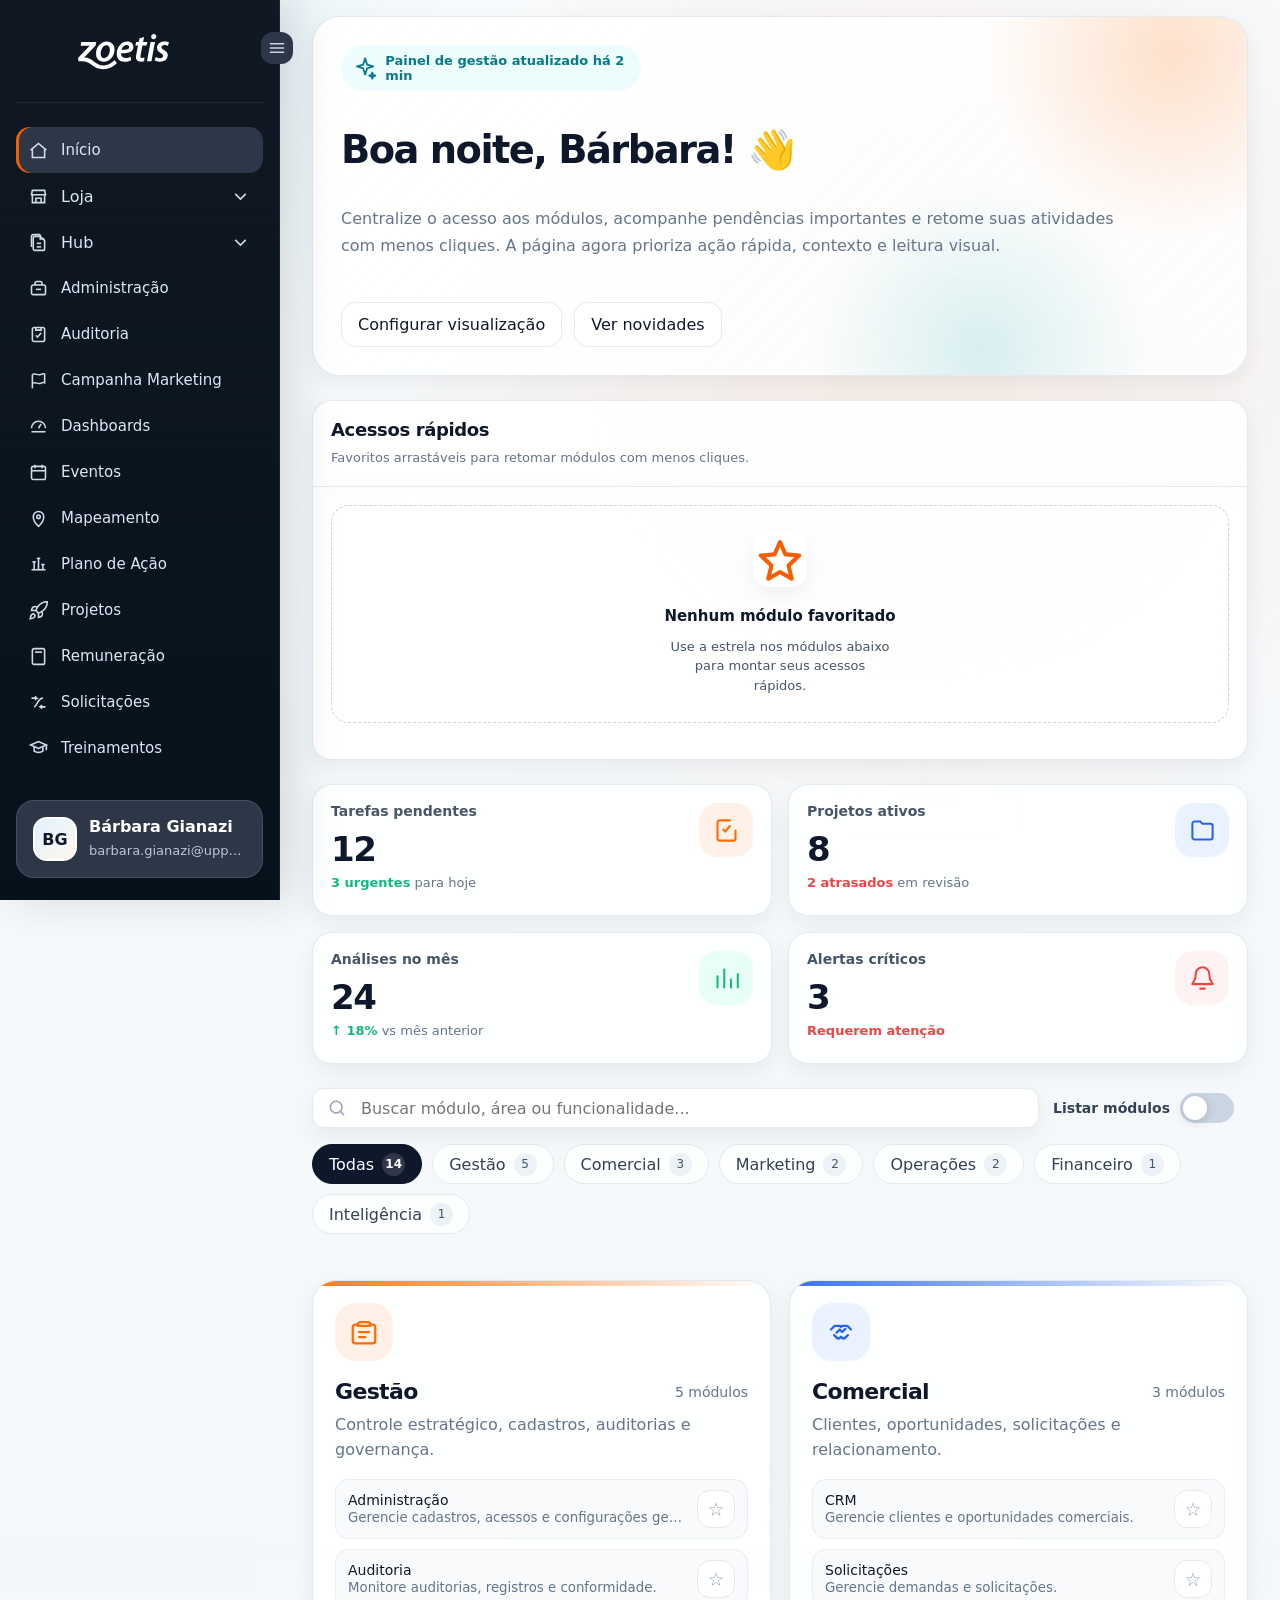
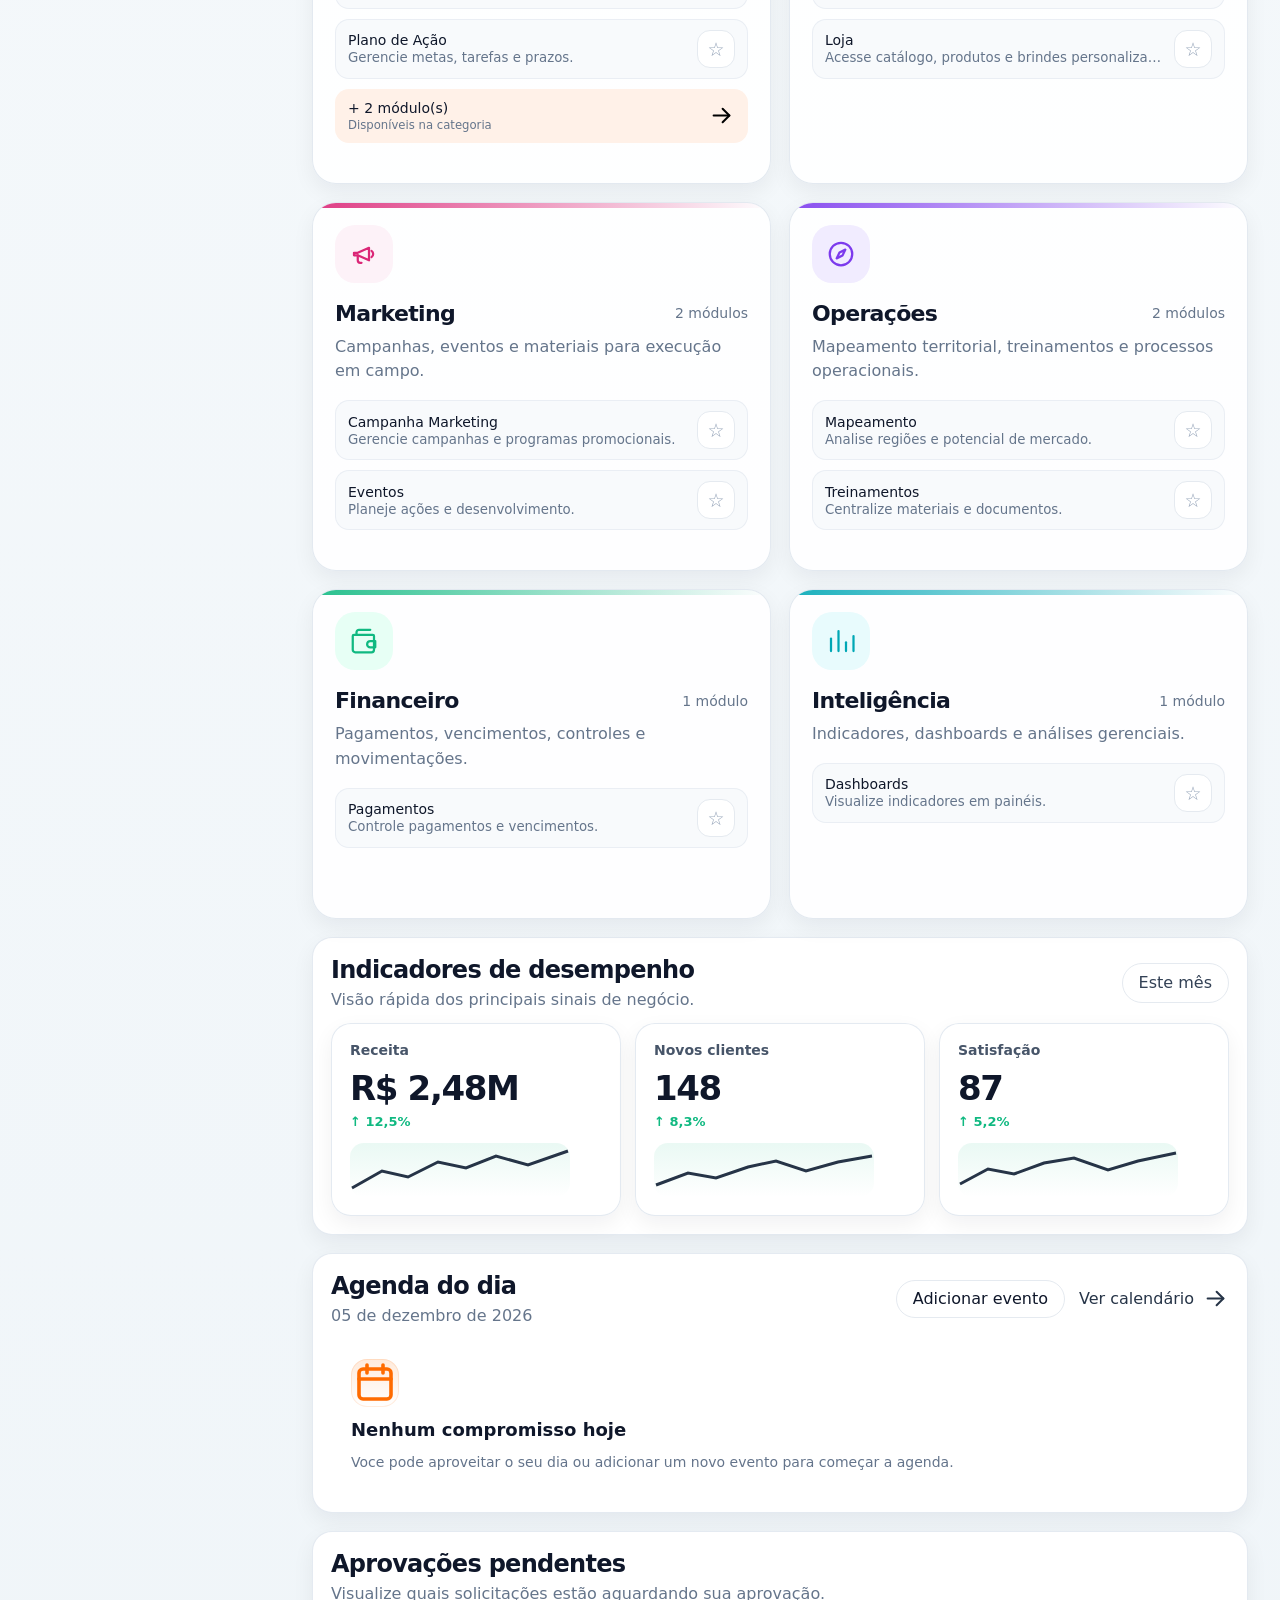
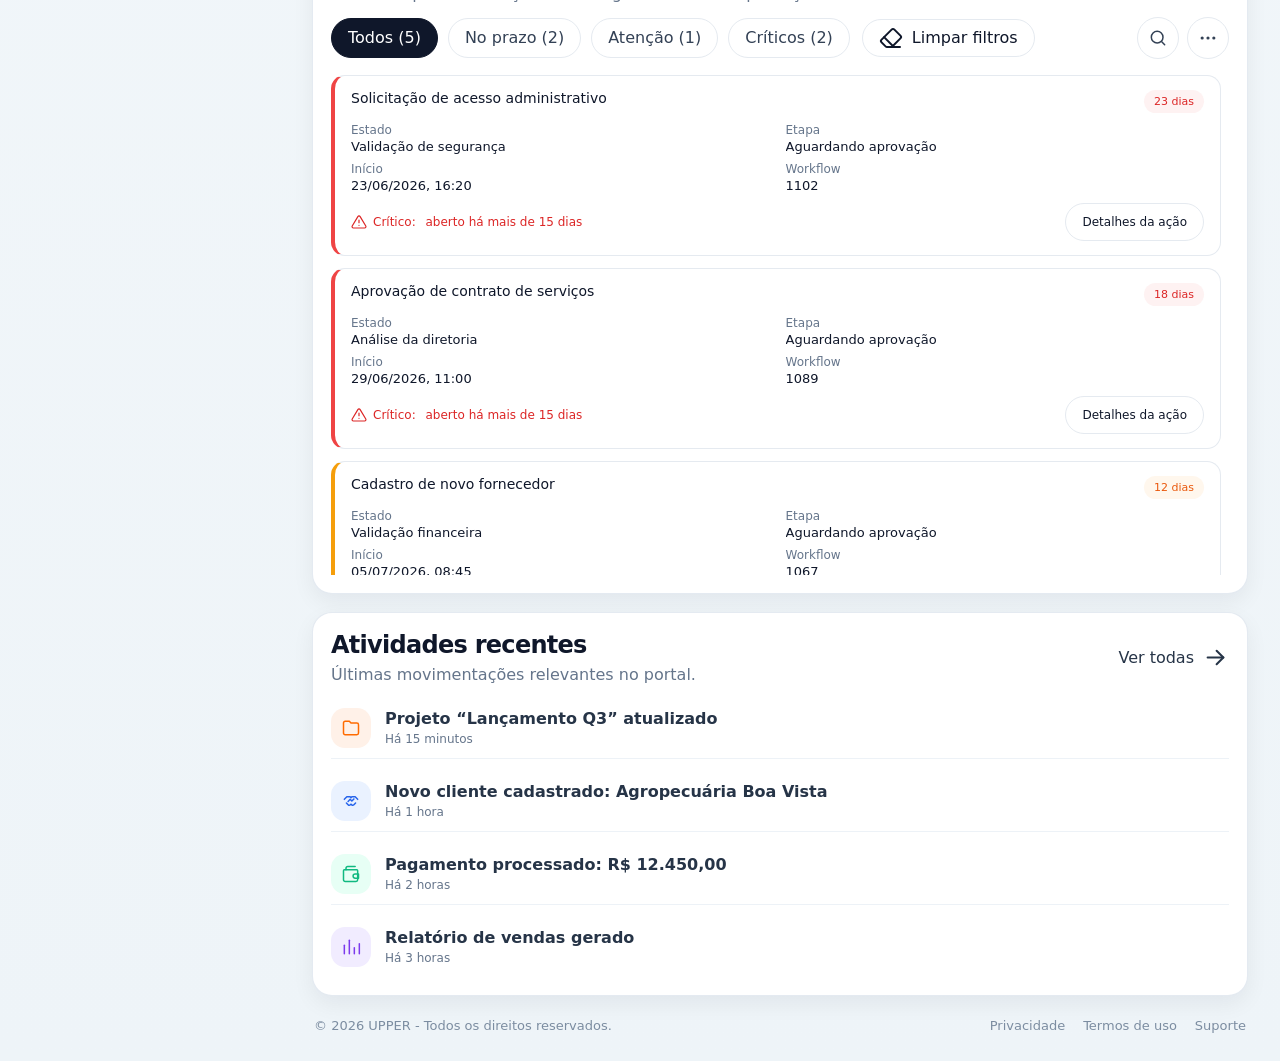
==== commit b39fc811: "Alterações menu lateral e superior + adequações arquivos shell" ====
--- a/index.html
+++ b/index.html
@@ -6,6 +6,9 @@
   <meta name="viewport" content="width=device-width, initial-scale=1.0" />
   <title>BIPPER — Bem-vindo</title>
   <link rel="icon" type="image/png" href="shared/assets/logos/fav-icon.png">
+  <link rel="stylesheet" href="shared/design-tokens.css">
+  <link rel="stylesheet" href="shared/base-components.css">
+  <link rel="stylesheet" href="shared/app-shell.css">
   <link rel="stylesheet" href="css/home-shell.css">
   <link rel="stylesheet" href="css/home-dashboard.css">
   <link rel="stylesheet" href="css/home-modals.css">
@@ -115,14 +118,12 @@
             </svg><span>Treinamentos</span></a>
         </nav>
       </div>
-      <div class="sidebar-card">
-        <strong>Central de ajuda</strong>
-        <p>Encontre materiais, novidades e suporte para continuar sua jornada.</p>
-        <a href="#">Abrir suporte <svg class="icon-xs" viewBox="0 0 24 24" fill="none" stroke="currentColor"
-            stroke-width="1.8" stroke-linecap="round" stroke-linejoin="round" aria-hidden="true">
-            <path d="M5 12h14" />
-            <path d="m13 6 6 6-6 6" />
-          </svg></a>
+      <div class="sidebar-profile" aria-label="Perfil do usuário">
+        <div class="avatar">BG</div>
+        <div>
+          <strong>Bárbara Gianazi</strong>
+          <small>barbara.gianazi@upper.net.br</small>
+        </div>
       </div>
     </aside>
     <button class="sidebar-overlay" id="sidebarOverlay" type="button" aria-label="Fechar menu"></button>
@@ -138,19 +139,19 @@
           </svg></button>
         <!-- <div class="env-pill">Ambiente de qualidade</div> -->
         <div class="topbar-actions">
-          <button class="icon-btn" type="button" aria-label="Notificações"><svg class="icon" viewBox="0 0 24 24"
+          <!-- <button class="icon-btn" type="button" aria-label="Notificações"><svg class="icon" viewBox="0 0 24 24"
               fill="none" stroke="currentColor" stroke-width="1.8" stroke-linecap="round" stroke-linejoin="round"
               aria-hidden="true">
               <path d="M18 8a6 6 0 0 0-12 0c0 7-3 7-3 9h18c0-2-3-2-3-9Z" />
               <path d="M10 21h4" />
-            </svg><span class="notification-dot">3</span></button>
-          <button class="icon-btn" id="openCustomizeAreas" type="button" aria-label="Personalizar dashboard"><svg
+            </svg><span class="notification-dot">3</span></button> -->
+          <!-- <button class="icon-btn" id="openCustomizeAreas" type="button" aria-label="Personalizar dashboard"><svg
               class="icon" viewBox="0 0 24 24" fill="none" stroke="currentColor" stroke-width="1.8"
               stroke-linecap="round" stroke-linejoin="round" aria-hidden="true">
               <path d="M12 15.5A3.5 3.5 0 1 0 12 8a3.5 3.5 0 0 0 0 7.5Z" />
               <path
                 d="M19.4 15a1.65 1.65 0 0 0 .33 1.82l.06.06a2 2 0 1 1-2.83 2.83l-.06-.06a1.65 1.65 0 0 0-1.82-.33 1.65 1.65 0 0 0-1 1.51V21a2 2 0 1 1-4 0v-.09a1.65 1.65 0 0 0-1-1.51 1.65 1.65 0 0 0-1.82.33l-.06.06a2 2 0 1 1-2.83-2.83l.06-.06A1.65 1.65 0 0 0 4.6 15a1.65 1.65 0 0 0-1.51-1H3a2 2 0 1 1 0-4h.09a1.65 1.65 0 0 0 1.51-1 1.65 1.65 0 0 0-.33-1.82l-.06-.06a2 2 0 1 1 2.83-2.83l.06.06A1.65 1.65 0 0 0 8.92 4a1.65 1.65 0 0 0 1-1.51V2a2 2 0 1 1 4 0v.09a1.65 1.65 0 0 0 1 1.51 1.65 1.65 0 0 0 1.82-.33l.06-.06a2 2 0 1 1 2.83 2.83l-.06.06A1.65 1.65 0 0 0 19.4 9c.14.44.5.8.94.94H21a2 2 0 1 1 0 4h-.09a1.65 1.65 0 0 0-1.51 1Z" />
-            </svg></button>
+            </svg></button> -->
           <div class="guided-tip" id="customizeGuidedTip" role="status" aria-live="polite" hidden>
             <button class="guided-tip__close" id="customizeGuidedTipClose" type="button"
               aria-label="Fechar dica de configuração">
--- a/shared/design-tokens.css
+++ b/shared/design-tokens.css
@@ -0,0 +1,120 @@
+/* Base visual global. Contém as variáveis CSS oficiais (:root), cores, fontes, radius, sombras, medidas principais, reset leve e estrutura base como .app-shell, .content e .section-title. */
+
+:root {
+    --zoetis-orange: #ff6b00;
+    --zoetis-orange-600: #e85900;
+    --zoetis-teal: #00a7b5;
+    --brand-primary: #ff6b00;
+    --brand-secondary: #e85900;
+    --brand-soft: #fff1e8;
+    --brand-primary-rgb: 255, 107, 0;
+    --ink: #0f172a;
+    --text: #263447;
+    --muted: #65758b;
+    --line: #e5eaf0;
+    --surface: #ffffff;
+    --surface-2: #f8fafc;
+    --surface-3: #eef4f8;
+    --success: #10b981;
+    --warning: #f59e0b;
+    --danger: #ef4444;
+    --radius-xl: 28px;
+    --radius-lg: 20px;
+    --radius-md: 14px;
+    --shadow-sm: 0 8px 22px rgba(15, 23, 42, .06);
+    --shadow-md: 0 18px 60px rgba(15, 23, 42, .11);
+    --sidebar: 280px;
+    --sidebar-collapsed: 92px;
+    --header: 78px;
+    --max: 1680px;
+}
+
+* {
+    box-sizing: border-box;
+}
+
+html {
+    scroll-behavior: smooth;
+}
+
+body {
+    margin: 0;
+    font-family: Inter, ui-sans-serif, system-ui, -apple-system, BlinkMacSystemFont, "Segoe UI", sans-serif;
+    color: var(--text);
+    background:
+        radial-gradient(circle at top left, rgba(0, 167, 181, .12), transparent 28rem),
+        radial-gradient(circle at 72% 8%, rgba(var(--brand-primary-rgb), .09), transparent 34rem),
+        linear-gradient(180deg, #f7fafc 0%, #eef4f8 100%);
+    min-height: 100vh;
+}
+
+body.sidebar-open,
+body.modal-open {
+    overflow: hidden;
+}
+
+a {
+    color: inherit;
+    text-decoration: none;
+}
+
+button,
+input {
+    font: inherit;
+}
+
+.app-shell {
+    min-height: 100vh;
+    display: grid;
+    grid-template-columns: var(--sidebar) minmax(0, 1fr);
+}
+
+.main {
+    min-width: 0;
+}
+
+.content {
+    width: min(100% - 64px, var(--max));
+    margin: 0 auto;
+    padding: 16px 0 28px;
+}
+
+.section-title {
+    display: flex;
+    align-items: center;
+    justify-content: space-between;
+    gap: 18px;
+    /* margin: 6px 0 16px; */
+}
+
+.section-title h2 {
+    margin: 0;
+    color: var(--ink);
+    font-size: 24px;
+    letter-spacing: -.03em;
+}
+
+.section-title p {
+    margin: 6px 0 0;
+    color: var(--muted);
+}
+
+.hide {
+    display: none !important;
+}
+
+@media (max-width: 980px) {
+    :root {
+        --sidebar: 0px;
+        --header: 72px;
+    }
+
+    .app-shell {
+        grid-template-columns: 1fr;
+    }
+
+    .content {
+        width: min(100% - 32px, var(--max));
+        padding-top: 22px;
+    }
+}
--- a/shared/base-components.css
+++ b/shared/base-components.css
@@ -0,0 +1,821 @@
+/* Componentes reutilizáveis. Contém estilos de botões, inputs, chips, cards, métricas, listas, prioridades, modais e grids que podem ser usados em qualquer tela nova. */
+
+.btn {
+    border: 0;
+    border-radius: 999px;
+    padding: 12px 16px;
+    font-weight: 500;
+    display: inline-flex;
+    align-items: center;
+    justify-content: center;
+    gap: 9px;
+    cursor: pointer;
+    transition: .18s ease;
+}
+
+.btn-primary {
+    background: var(--brand-primary);
+    color: #fff;
+}
+
+.btn-primary:hover {
+    transform: translateY(-1px);
+    box-shadow: 0 18px 36px rgba(var(--brand-primary-rgb), .32);
+}
+
+.btn-secondary {
+    background: #fff;
+    color: #0f172a;
+    border: 1px solid var(--line);
+}
+
+.btn-secondary:hover,
+.icon-btn:hover,
+.favorite-btn:hover {
+    transform: translateY(-1px);
+    border-color: #cbd5e1;
+    box-shadow: var(--shadow-sm);
+}
+
+.icon-btn {
+    width: 42px;
+    height: 42px;
+    border-radius: 999px;
+    border: 1px solid var(--line);
+    background: #fff;
+    color: #334155;
+    display: flex;
+    place-items: center;
+    justify-content: center;
+    cursor: pointer;
+    position: relative;
+}
+
+.icon-btn .icon {
+    width: 20px;
+    height: 20px;
+}
+
+.toolbar {
+    margin: 24px 0;
+    display: grid;
+    grid-template-columns: minmax(280px, 1fr) auto auto;
+    gap: 14px;
+    align-items: center;
+}
+
+.search-box {
+    position: relative;
+}
+
+.search-box .icon {
+    position: absolute;
+    left: 15px;
+    top: 50%;
+    transform: translateY(-50%);
+    width: 20px;
+    color: #94a3b8;
+}
+
+.search-box input {
+    width: 100%;
+    height: 40px;
+    border: 1px solid var(--line);
+    border-radius: 12px;
+    background: #fff;
+    padding: 0 18px 0 48px;
+    outline: 0;
+    color: #0f172a;
+    box-shadow: var(--shadow-sm);
+}
+
+.search-box input:focus {
+    border-color: rgba(0, 167, 181, .5);
+    box-shadow: 0 0 0 4px rgba(0, 167, 181, .12);
+}
+
+.toggle-group {
+    display: flex;
+    align-items: center;
+    gap: 10px;
+    justify-content: flex-end;
+    color: #334155;
+    font-size: 14px;
+    font-weight: 700;
+}
+
+.filter-panel {
+    display: flex;
+    gap: 10px;
+    flex-wrap: wrap;
+}
+
+.filter-chip {
+    height: 40px;
+    border-radius: 999px;
+    border: 1px solid var(--line);
+    background: rgba(255, 255, 255, .85);
+    color: #334155;
+    padding: 0 16px;
+    display: flex;
+    align-items: center;
+    gap: 8px;
+    cursor: pointer;
+    font-weight: 500;
+}
+
+.filter-chip span {
+    min-width: 23px;
+    height: 23px;
+    display: grid;
+    place-items: center;
+    border-radius: 999px;
+    background: #edf2f7;
+    color: #475569;
+    font-size: 12px;
+}
+
+.filter-chip.is-active {
+    background: #0f172a;
+    border-color: #0f172a;
+    color: #fff;
+}
+
+.filter-chip.is-active span {
+    background: rgba(255, 255, 255, .14);
+    color: #fff;
+    font-weight: 800;
+}
+
+.summary-card {
+    border: 1px solid rgba(226, 232, 240, .9);
+    border-radius: var(--radius-lg);
+    background: #fff;
+    box-shadow: var(--shadow-sm);
+    padding: 18px;
+}
+
+.summary-card h2 {
+    margin: 0 0 14px;
+    color: var(--ink);
+    font-size: 18px;
+    letter-spacing: -.02em;
+}
+
+.metrics-grid {
+    display: grid;
+    grid-template-columns: repeat(4, minmax(0, 1fr));
+    gap: 16px;
+    margin: 24px 0;
+}
+
+.metric-card {
+    border: 1px solid rgba(226, 232, 240, .9);
+    border-radius: var(--radius-lg);
+    background: rgba(255, 255, 255, .9);
+    padding: 18px;
+    box-shadow: var(--shadow-sm);
+    display: flex;
+    justify-content: space-between;
+    gap: 16px;
+    min-height: 132px;
+}
+
+.metric-card h3 {
+    margin: 0 0 10px;
+    font-size: 14px;
+    color: #475569;
+    font-weight: 600;
+}
+
+.metric-card strong {
+    font-size: 34px;
+    letter-spacing: -.04em;
+    color: #0f172a;
+}
+
+.metric-card p {
+    margin: 6px 0 0;
+    color: var(--muted);
+    font-size: 13px;
+}
+
+.metric-card .trend {
+    color: var(--success);
+    font-weight: 900;
+}
+
+.metric-card.warning .trend {
+    color: var(--danger);
+}
+
+.metric-icon {
+    width: 54px;
+    height: 54px;
+    border-radius: 18px;
+    display: grid;
+    place-items: center;
+    flex: 0 0 auto;
+    color: var(--accent);
+    background: var(--soft);
+}
+
+.cards-layout.category-mode {
+    display: grid;
+    grid-template-columns: repeat(3, minmax(0, 1fr));
+    gap: 18px;
+}
+
+.cards-layout.compact-mode {
+    display: grid;
+    grid-template-columns: repeat(4, minmax(0, 1fr));
+    gap: 16px;
+}
+
+.cards-layout.single-filter-mode {
+    grid-template-columns: 1fr;
+}
+
+.area-card {
+    border: 1px solid rgba(226, 232, 240, .95);
+    border-radius: 24px;
+    padding: 22px;
+    min-height: 330px;
+    background: rgba(255, 255, 255, .88);
+    box-shadow: var(--shadow-sm);
+    transition: .18s ease;
+    position: relative;
+    overflow: hidden;
+    display: flex;
+    flex-direction: column;
+}
+
+.area-card::before {
+    content: "";
+    position: absolute;
+    inset: 0 auto auto 0;
+    width: 100%;
+    height: 5px;
+    background: linear-gradient(90deg, var(--accent), rgba(255, 255, 255, 0));
+    opacity: .9;
+}
+
+.area-card__top {
+    display: flex;
+    align-items: center;
+    justify-content: space-between;
+    gap: 12px;
+    margin-bottom: 18px;
+}
+
+.area-card__icon {
+    width: 58px;
+    height: 58px;
+    border-radius: 20px;
+    background: var(--soft);
+    color: var(--accent);
+    display: grid;
+    place-items: center;
+}
+
+.area-card h3 {
+    margin: 0;
+    font-size: 22px;
+    letter-spacing: -.03em;
+    color: #0f172a;
+}
+
+.area-card p {
+    margin: 9px 0 16px;
+    color: var(--muted);
+    line-height: 1.55;
+    min-height: 24px;
+}
+
+.favorite-btn {
+    width: 38px;
+    height: 38px;
+    border-radius: 999px;
+    border: 1px solid var(--line);
+    background: #fff;
+    color: #94a3b8;
+    cursor: pointer;
+    font-size: 19px;
+}
+
+.favorite-btn.is-active {
+    color: #d71920;
+    background: #eec9ca;
+    border-color: #d71920;
+}
+
+.module-list,
+.agenda-list,
+.todo-list,
+.activity-list,
+.modal-module-list {
+    display: grid;
+    gap: 12px;
+    margin: 0;
+    padding: 0;
+    list-style: none;
+}
+
+.module-list li {
+    display: grid;
+    padding: 10px 12px;
+    border-radius: 14px;
+    background: rgba(248, 250, 252, .9);
+    border: 1px solid rgba(226, 232, 240, .65);
+}
+
+.module-item {
+    grid-template-columns: minmax(0, 1fr) auto;
+    gap: 12px;
+    align-items: center;
+}
+
+.module-item:hover {
+    transform: translateY(-2px);
+    box-shadow: var(--shadow-md);
+    border-color: rgba(148, 163, 184, .55);
+}
+
+.module-item__content {
+    min-width: 0;
+    display: grid;
+    gap: 2px;
+}
+
+.module-list span {
+    color: #0f172a;
+    font-weight: 500;
+    font-size: 14px;
+}
+
+.module-list small,
+.quick-card small {
+    color: var(--muted);
+    white-space: nowrap;
+    overflow: hidden;
+    text-overflow: ellipsis;
+}
+
+.quick-card {
+    text-align: left;
+    border: 1px solid var(--line);
+    background: #fff;
+    border-radius: 18px;
+    padding: 14px;
+    display: grid;
+    grid-template-columns: 42px minmax(0, 1fr) 28px 28px;
+    gap: 4px 12px;
+    transition: .18s ease;
+    align-items: center;
+}
+
+.quick-card:hover {
+    transform: translateY(-2px);
+    box-shadow: var(--shadow-sm);
+}
+
+.quick-card__icon {
+    grid-row: 1 / span 2;
+    width: 42px;
+    height: 42px;
+    border-radius: 14px;
+    background: color-mix(in srgb, var(--accent), white 87%);
+    color: var(--accent);
+    display: grid;
+    place-items: center;
+}
+
+.quick-card strong {
+    color: #0f172a;
+    font-size: 14px;
+}
+
+.agenda-item {
+    display: grid;
+    grid-template-columns: 64px 1fr;
+    gap: 12px;
+    align-items: start;
+}
+
+.agenda-item time {
+    font-size: 13px;
+    font-weight: 900;
+    color: #0f172a;
+    padding-top: 2px;
+}
+
+.agenda-item div {
+    border-left: 3px solid var(--accent);
+    padding-left: 12px;
+}
+
+.todo-list li {
+    display: grid;
+    grid-template-columns: 22px 1fr auto;
+    gap: 10px;
+    align-items: start;
+    padding: 10px 0;
+    border-bottom: 1px solid #edf2f7;
+}
+
+.activity-list li {
+    display: grid;
+    grid-template-columns: 42px 1fr;
+    gap: 12px;
+    align-items: center;
+    padding: 10px 0;
+    border-bottom: 1px solid #edf2f7;
+}
+
+.activity-icon {
+    width: 40px;
+    height: 40px;
+    border-radius: 14px;
+    display: grid;
+    place-items: center;
+    color: var(--accent);
+    background: var(--soft);
+}
+
+.checkbox {
+    width: 18px;
+    height: 18px;
+    border-radius: 5px;
+    border: 1.5px solid #94a3b8;
+    margin-top: 2px;
+}
+
+.priority {
+    border-radius: 999px;
+    padding: 5px 8px;
+    font-size: 11px;
+    font-weight: 900;
+}
+
+.priority.high {
+    background: #fef2f2;
+    color: #dc2626;
+}
+
+.priority.medium {
+    background: #fff7ed;
+    color: #ea580c;
+}
+
+.priority.low {
+    background: #f1f5f9;
+    color: #475569;
+}
+
+.favorite-modal {
+    position: fixed;
+    inset: 0;
+    z-index: 120;
+    display: grid;
+    place-items: center;
+    padding: 20px;
+    opacity: 0;
+    pointer-events: none;
+    transition: opacity .22s ease;
+}
+
+.favorite-modal.is-visible {
+    opacity: 1;
+    pointer-events: auto;
+}
+
+.favorite-modal__backdrop {
+    position: absolute;
+    inset: 0;
+    background: rgba(15, 23, 42, .28);
+    backdrop-filter: blur(3px);
+}
+
+.favorite-modal__dialog {
+    position: relative;
+    width: min(100%, 648px);
+    max-height: calc(100vh - 40px);
+    overflow-y: auto;
+    border-radius: 24px;
+    background: #f8f8fb;
+    padding: 24px;
+    box-shadow: 0 30px 80px rgba(15, 23, 42, .22);
+    transform: translateY(18px) scale(.98);
+    transition: transform .24s ease;
+    display: flex;
+    flex-direction: column;
+}
+
+.favorite-modal.is-visible .favorite-modal__dialog {
+    transform: translateY(0) scale(1);
+}
+
+.favorite-modal__close {
+    position: absolute;
+    top: 18px;
+    right: 18px;
+    width: 32px;
+    height: 32px;
+    border: 0;
+    border-radius: 999px;
+    background: transparent;
+    color: #111827;
+    display: grid;
+    place-items: center;
+    cursor: pointer;
+}
+
+.favorite-modal__status {
+    width: 48px;
+    height: 48px;
+    border-radius: 999px;
+    display: grid;
+    place-items: center;
+}
+
+.favorite-modal.is-positive .favorite-modal__status {
+    background: #b9f1ca;
+    color: #0f8f4d;
+}
+
+.favorite-modal.is-negative .favorite-modal__status {
+    background: #ffd8d3;
+    color: #ef4423;
+}
+
+.favorite-modal__title {
+    margin: 0;
+    color: #111827;
+    font-size: 18px;
+    line-height: 1.35;
+}
+
+.favorite-modal__description {
+    margin: 10px 0 22px;
+    color: #2f3640;
+    font-size: 15px;
+    line-height: 1.45;
+}
+
+.favorite-modal__actions {
+    display: grid;
+    grid-template-columns: repeat(2, minmax(0, 1fr));
+    gap: 16px;
+}
+
+.favorite-modal__btn {
+    min-height: 46px;
+    border-radius: 999px;
+    border: 1px solid #4b5563;
+    background: transparent;
+    color: #4b5563;
+    font-weight: 700;
+    cursor: pointer;
+    transition: transform .18s ease, box-shadow .18s ease, background-color .18s ease;
+}
+
+.favorite-modal__btn--primary {
+    border-color: transparent;
+    color: #fff;
+}
+
+.favorite-modal.is-positive .favorite-modal__btn--primary {
+    background: linear-gradient(180deg, #101923 0%, #07111b 100%);
+}
+
+.favorite-modal.is-negative .favorite-modal__btn--primary {
+    background: #d91429;
+}
+
+.insights-grid {
+    display: grid;
+    grid-template-columns: minmax(0, 1.2fr) minmax(360px, .8fr);
+    gap: 18px;
+    margin-top: 18px;
+}
+
+.performance {
+    display: grid;
+    grid-template-columns: repeat(3, 1fr);
+    gap: 14px;
+}
+
+@media (max-width: 1320px) {
+    .metrics-grid {
+        grid-template-columns: repeat(2, minmax(0, 1fr));
+    }
+
+    .cards-layout.category-mode {
+        grid-template-columns: repeat(2, minmax(0, 1fr));
+    }
+
+    .cards-layout.compact-mode {
+        grid-template-columns: repeat(3, minmax(0, 1fr));
+    }
+
+    .insights-grid {
+        grid-template-columns: 1fr;
+    }
+}
+
+@media (max-width: 980px) {
+    .toolbar {
+        grid-template-columns: 1fr;
+    }
+
+    .toggle-group {
+        justify-content: space-between;
+    }
+
+    .cards-layout.category-mode,
+    .cards-layout.compact-mode {
+        grid-template-columns: 1fr;
+    }
+
+    .performance {
+        grid-template-columns: 1fr;
+    }
+}
+
+@media (max-width: 640px) {
+    .metrics-grid {
+        grid-template-columns: 1fr;
+    }
+
+    .favorite-modal__actions {
+        grid-template-columns: 1fr;
+    }
+}
+
+/* ---------- Skeleton loading ----------
+   Estado de carregamento reutilizável em qualquer tela: .bp-page alterna entre
+   .is-loading (mostra .bp-skeleton) e .is-ready (mostra .bp-content-ready).
+   Para um placeholder solto fora desse padrão, aplique .skeleton-shimmer
+   direto no elemento e defina só a forma (largura/altura/raio) localmente. */
+
+@keyframes skeletonShimmer {
+    0% {
+        background-position: 120% 0;
+    }
+
+    100% {
+        background-position: -120% 0;
+    }
+}
+
+.bp-page {
+    display: flex;
+    flex-direction: column;
+    gap: 16px;
+}
+
+.bp-page.is-loading .bp-content-ready {
+    display: none;
+}
+
+.bp-page.is-ready .bp-skeleton {
+    display: none;
+}
+
+.bp-content-ready {
+    display: contents;
+}
+
+.bp-transition {
+    opacity: 1;
+    transform: translateY(0);
+    transition: opacity .18s ease, transform .18s ease;
+    will-change: opacity, transform;
+}
+
+.bp-transition.is-transitioning {
+    opacity: .32;
+    transform: translateY(6px);
+}
+
+.bp-transition.is-entering {
+    animation: bpContentEnter .24s ease both;
+}
+
+@keyframes bpContentEnter {
+    from {
+        opacity: .28;
+        transform: translateY(8px);
+    }
+
+    to {
+        opacity: 1;
+        transform: translateY(0);
+    }
+}
+
+@media (prefers-reduced-motion: reduce) {
+    .bp-transition {
+        transition: none;
+    }
+
+    .bp-transition.is-entering {
+        animation: none;
+    }
+}
+
+.bp-skeleton {
+    display: grid;
+    gap: 20px;
+}
+
+.bp-skeleton__top,
+.bp-skeleton__filters,
+.bp-skeleton__categories {
+    display: flex;
+    align-items: center;
+    gap: 12px;
+}
+
+.bp-skeleton__top {
+    display: grid;
+    grid-template-columns: 180px minmax(240px, 1fr) 170px;
+}
+
+.bp-skeleton__line,
+.bp-skeleton__pill,
+.bp-skeleton__hero,
+.bp-skeleton__categories span,
+.bp-skeleton__filters span,
+.bp-skeleton__grid article,
+.skeleton-shimmer {
+    background-image: linear-gradient(90deg, #eef2f7 0%, #f8fafc 48%, #eef2f7 100%);
+    background-size: 220% 100%;
+    animation: skeletonShimmer 1.15s ease-in-out infinite;
+}
+
+.bp-skeleton__line {
+    height: 18px;
+    border-radius: 999px;
+}
+
+.bp-skeleton__line--short {
+    width: 70%;
+}
+
+.bp-skeleton__pill {
+    height: 40px;
+    border-radius: 999px;
+}
+
+.bp-skeleton__hero {
+    min-height: 240px;
+    border-radius: var(--radius-xl);
+}
+
+.bp-skeleton__categories,
+.bp-skeleton__filters {
+    overflow: hidden;
+}
+
+.bp-skeleton__categories span {
+    flex: 0 0 58px;
+    height: 82px;
+    border-radius: 999px 999px 14px 14px;
+}
+
+.bp-skeleton__filters span {
+    flex: 0 0 136px;
+    height: 40px;
+    border-radius: 999px;
+}
+
+.bp-skeleton__grid {
+    display: grid;
+    grid-template-columns: repeat(4, minmax(0, 1fr));
+    gap: 16px;
+}
+
+.bp-skeleton__grid article {
+    min-height: 360px;
+    border-radius: var(--radius-lg);
+}
+
+.bp-skeleton__error {
+    border: 1px solid rgba(239, 68, 68, .18);
+    border-radius: var(--radius-lg);
+    background: #fff;
+    color: var(--ink);
+    padding: 24px;
+    box-shadow: var(--shadow-sm);
+}
+
+.bp-skeleton__error strong,
+.bp-skeleton__error span {
+    display: block;
+}
+
+.bp-skeleton__error span {
+    margin-top: 6px;
+    color: var(--muted);
+}
--- a/shared/app-shell.css
+++ b/shared/app-shell.css
@@ -0,0 +1,804 @@
+/* Estrutura mestre do portal. Contém os estilos da sidebar esquerda, logo, dropdown de marcas, menu lateral, topbar, sininho, configurações, perfil do usuário, overlay mobile e estados responsivos/recolhidos. */
+
+.sidebar {
+    position: sticky;
+    top: 0;
+    height: 100vh;
+    z-index: 50;
+    background: linear-gradient(180deg, #101923 0%, #07111b 100%);
+    color: #d7e1ec;
+    padding: 22px 16px;
+    display: flex;
+    flex-direction: column;
+    border-right: 1px solid rgba(255, 255, 255, .07);
+    box-shadow: 16px 0 42px rgba(15, 23, 42, .13);
+    overflow: visible;
+}
+
+body.sidebar-collapsed .app-shell {
+    grid-template-columns: var(--sidebar-collapsed) minmax(0, 1fr);
+}
+
+.brand {
+    position: relative;
+    display: flex;
+    align-items: center;
+    gap: 14px;
+    padding: 0 42px 20px 10px;
+    border-bottom: 1px solid rgba(255, 255, 255, .08);
+    overflow: visible;
+}
+
+.brand__area {
+    position: relative;
+    display: flex;
+    justify-content: center;
+    align-items: center;
+    width: 100%;
+    height: 60px;
+}
+
+.brand__logo-btn {
+    width: 100%;
+    height: 60px;
+    border: 0;
+    border-radius: 14px;
+    background: transparent;
+    display: grid;
+    place-items: center;
+    cursor: pointer;
+}
+
+.brand__logo-btn:hover,
+.brand.open .brand__logo-btn {
+    background: rgba(255, 255, 255, .07);
+}
+
+.brand__logo {
+    width: 50%;
+    height: 50px;
+    object-fit: contain;
+}
+
+.brand-dropdown {
+    position: absolute;
+    top: calc(100% + 10px);
+    left: 0;
+    width: min(236px, calc(100vw - 32px));
+    padding: 8px;
+    border: 1px solid rgba(255, 255, 255, .12);
+    border-radius: 16px;
+    background:
+        linear-gradient(135deg, rgba(var(--brand-primary-rgb), .04), rgba(0, 166, 181, .048)),
+        linear-gradient(180deg, #101923 0%, #07111b 100%);
+    color: #dbe7f4;
+    box-shadow: 0 18px 48px rgba(15, 23, 42, .22);
+    display: none;
+    z-index: 90;
+}
+
+.brand-dropdown.visible {
+    display: block;
+}
+
+.brand-dropdown__group {
+    padding: 8px 10px 5px;
+    color: #9fb2c7;
+    font-size: 10px;
+    font-weight: 800;
+    letter-spacing: .12em;
+    text-transform: uppercase;
+}
+
+.brand-dropdown__divider {
+    height: 1px;
+    margin: 8px 4px;
+    background: rgba(255, 255, 255, .12);
+}
+
+.brand-dropdown__item {
+    width: 100%;
+    min-height: 40px;
+    border: 0;
+    border-radius: 10px;
+    padding: 0 10px;
+    background: transparent;
+    color: #dbe7f4;
+    display: flex;
+    align-items: center;
+    gap: 10px;
+    text-align: left;
+    font-size: 13px;
+    font-weight: 700;
+    cursor: pointer;
+}
+
+.brand-dropdown__item:hover {
+    background: rgba(255, 255, 255, .08);
+}
+
+.brand-dropdown__item.active {
+    background: rgba(var(--brand-primary-rgb), .24);
+    color: #fff;
+}
+
+.brand-dropdown__item--reseller {
+    color: #dbe7f4;
+}
+
+.brand-dropdown__dot {
+    width: 10px;
+    height: 10px;
+    border-radius: 999px;
+    flex: 0 0 auto;
+}
+
+.brand__toggle {
+    position: absolute;
+    top: 10px;
+    right: -30px;
+    margin-left: 0;
+    width: 32px;
+    height: 32px;
+    border: 0;
+    border-radius: 12px;
+    color: #cbd5e1;
+    background: #2d3748;
+    display: grid;
+    place-items: center;
+    cursor: pointer;
+}
+
+.brand__toggle:hover {
+    background: #181c24;
+}
+
+.nav-section {
+    margin-top: 24px;
+}
+
+.nav-section h2 {
+    margin: 0 12px 10px;
+    font-size: 11px;
+    text-transform: uppercase;
+    letter-spacing: .12em;
+    color: #7890a6;
+    font-weight: 800;
+}
+
+.nav-link {
+    appearance: none;
+    -webkit-appearance: none;
+    position: relative;
+    width: 100%;
+    border: 0;
+    display: flex;
+    align-items: center;
+    gap: 12px;
+    height: 46px;
+    padding: 0 12px;
+    border-radius: 14px;
+    background: transparent;
+    color: #dbe7f4;
+    font-size: 15px;
+    font-weight: 500;
+    font-family: inherit;
+    text-align: left;
+    transition: .18s ease;
+    cursor: pointer;
+}
+
+.nav-link:focus {
+    outline: none;
+}
+
+.nav-link:focus-visible {
+    outline: 2px solid rgba(255, 255, 255, .24);
+    outline-offset: 2px;
+}
+
+.nav-link--parent,
+.nav-link--parent:focus,
+.nav-link--parent:active {
+    background: transparent;
+    color: #dbe7f4;
+}
+
+.sidebar .nav-section button.nav-link {
+    appearance: none;
+    -webkit-appearance: none;
+    box-sizing: border-box;
+    width: 100%;
+    border: 0;
+    margin: 0;
+    font: inherit;
+    text-align: left;
+    text-transform: none;
+    background: transparent;
+    color: #dbe7f4;
+}
+
+.sidebar .nav-section button.nav-link:hover,
+.sidebar .nav-section button.nav-link:focus,
+.sidebar .nav-section button.nav-link:active {
+    background: rgba(255, 255, 255, .08);
+    color: #dbe7f4;
+}
+
+.nav-link .icon {
+    width: 21px;
+    height: 21px;
+    opacity: .95;
+    flex: 0 0 auto;
+}
+
+.nav-link__chevron {
+    width: 16px;
+    height: 16px;
+    margin-left: auto;
+    opacity: .72;
+    transition: transform .18s ease;
+}
+
+.nav-link:hover {
+    background: rgba(255, 255, 255, .08);
+    transform: translateX(2px);
+}
+
+.nav-link.active {
+    background: #2d3748;
+    color: #fff;
+    box-shadow: inset 3px 0 0 var(--brand-primary);
+}
+
+.nav-group {
+    position: relative;
+    border-radius: 14px;
+}
+
+.nav-group.is-open .nav-link__chevron {
+    transform: rotate(180deg);
+}
+
+.nav-group.has-active {
+    background: transparent;
+    box-shadow: none;
+}
+
+.nav-group.has-active>.nav-link {
+    color: #dbe7f4;
+}
+
+.nav-group.has-active>.nav-link--parent {
+    background: transparent;
+    box-shadow: none;
+}
+
+.nav-submenu {
+    display: none;
+    padding-top: 12px;
+    gap: 12px;
+    margin: -2px 0 8px 24px;
+    padding: 12px 10px 2px 12px;
+}
+
+.nav-submenu[hidden] {
+    display: none !important;
+}
+
+.nav-group.is-open .nav-submenu {
+    display: grid;
+    gap: 2px;
+    padding-bottom: 12px;
+}
+
+.nav-submenu__link {
+    min-height: 30px;
+    display: flex;
+    align-items: center;
+    border-radius: 12px;
+    height: 42px;
+    padding: 0 10px;
+    color: #aebed0;
+    font-size: 13px;
+    font-weight: 600;
+    line-height: 1.2;
+    transition: .18s ease;
+}
+
+.nav-submenu__link:hover {
+    color: #fff;
+    background: rgba(255, 255, 255, .07);
+}
+
+.nav-submenu__link.active {
+    color: #fff;
+    background: #2d3748;
+    box-shadow: inset 3px 0 0 var(--brand-primary);
+}
+
+.nav-badge {
+    margin-left: auto;
+    min-width: 22px;
+    height: 22px;
+    padding: 0 7px;
+    border-radius: 999px;
+    background: var(--brand-primary);
+    color: #fff;
+    display: grid;
+    place-items: center;
+    font-size: 12px;
+    font-weight: 800;
+}
+
+.sidebar-card,
+.sidebar-profile {
+    margin-top: auto;
+    padding: 16px;
+    border-radius: 18px;
+    background: #2d3748;
+    border: 1px solid rgba(255, 255, 255, .12);
+}
+
+.sidebar-card strong,
+.sidebar-profile strong {
+    display: block;
+    color: #fff;
+    margin-bottom: 6px;
+}
+
+.sidebar-card p,
+.sidebar-profile small {
+    margin: 0 0 14px;
+    color: #b9c8d8;
+    font-size: 13px;
+    line-height: 1.45;
+}
+
+.sidebar-card a {
+    display: inline-flex;
+    align-items: center;
+    gap: 8px;
+    color: #fff;
+    background: rgba(255, 255, 255, .12);
+    padding: 10px 12px;
+    border-radius: 12px;
+    font-weight: 800;
+    font-size: 13px;
+}
+
+.sidebar-profile {
+    display: flex;
+    align-items: center;
+    gap: 12px;
+}
+
+.sidebar-profile .avatar {
+    width: 44px;
+    height: 44px;
+    flex: 0 0 auto;
+}
+
+.sidebar-profile div {
+    min-width: 0;
+}
+
+.sidebar-profile strong,
+.sidebar-profile small {
+    overflow: hidden;
+    text-overflow: ellipsis;
+    white-space: nowrap;
+}
+
+.sidebar-profile small {
+    display: block;
+    margin: 0;
+}
+
+.sidebar-overlay {
+    position: fixed;
+    inset: 0;
+    z-index: 45;
+    border: 0;
+    background: rgba(7, 17, 27, .58);
+    opacity: 0;
+    pointer-events: none;
+    transition: opacity .22s ease;
+}
+
+.sidebar-overlay.is-visible {
+    opacity: 1;
+    pointer-events: auto;
+}
+
+.topbar {
+    height: 0;
+    overflow: visible;
+    padding: 0;
+    background: transparent;
+    border: 0;
+}
+
+.mobile-menu {
+    display: none;
+    width: 42px;
+    height: 42px;
+    border: 1px solid var(--line);
+    background: #fff;
+    border-radius: 14px;
+    align-items: center;
+    justify-content: center;
+    cursor: pointer;
+}
+
+.main {
+    opacity: 1;
+    transform: translateY(0);
+    transition: opacity .18s ease, transform .18s ease;
+}
+
+body.is-page-leaving .main {
+    opacity: .45;
+    transform: translateY(6px);
+}
+
+@media (prefers-reduced-motion: reduce) {
+    .main {
+        transition: none;
+    }
+
+    body.is-page-leaving .main {
+        opacity: 1;
+        transform: none;
+    }
+}
+
+.env-pill {
+    display: inline-flex;
+    align-items: center;
+    gap: 10px;
+    padding: 9px 16px;
+    border-radius: 999px;
+    background: #e9e9e9;
+    color: var(--brand-primary);
+    border: 1px solid var(--brand-primary);
+    font-size: 13px;
+    font-weight: 900;
+    letter-spacing: .03em;
+    text-transform: uppercase;
+    box-shadow: var(--shadow-sm);
+}
+
+.topbar-actions {
+    display: none;
+    align-items: center;
+    gap: 12px;
+    margin-left: auto;
+    position: relative;
+}
+
+.notification-dot {
+    position: absolute;
+    top: -6px;
+    right: -5px;
+    min-width: 20px;
+    height: 20px;
+    padding: 0 6px;
+    border-radius: 999px;
+    background: var(--brand-primary);
+    color: #fff;
+    display: grid;
+    place-items: center;
+    font-size: 11px;
+    font-weight: 900;
+    border: 2px solid #fff;
+}
+
+.profile {
+    display: flex;
+    align-items: center;
+    gap: 12px;
+    padding: 6px 8px 6px 6px;
+    border-radius: 18px;
+    background: #fff;
+    min-width: 250px;
+}
+
+.avatar {
+    width: 42px;
+    height: 42px;
+    border-radius: 14px;
+    background: linear-gradient(135deg, #e0f2fe, #fff7ed);
+    color: #0f172a;
+    display: grid;
+    place-items: center;
+    font-weight: 900;
+    border: 2px solid #fff;
+    box-shadow: 0 2px 0 rgba(15, 23, 42, .05);
+}
+
+.profile strong {
+    display: block;
+    font-size: 14px;
+    color: #0f172a;
+}
+
+.profile small {
+    display: block;
+    font-size: 12px;
+    color: var(--muted);
+}
+
+body.sidebar-collapsed .sidebar {
+    padding-left: 10px;
+    padding-right: 10px;
+    overflow: visible;
+}
+
+body.sidebar-collapsed .brand {
+    flex-direction: row;
+    align-items: center;
+    justify-content: center;
+    gap: 0;
+    padding: 0 0 20px;
+}
+
+body.sidebar-collapsed .brand__toggle {
+    top: 14px;
+    right: -30px;
+    transform: none;
+}
+
+body.sidebar-collapsed .brand__area {
+    width: 100%;
+    height: 60px;
+}
+
+body.sidebar-collapsed .brand__logo-btn {
+    height: 60px;
+}
+
+body.sidebar-collapsed .brand__logo {
+    width: 50px;
+    height: 38px;
+}
+
+body.sidebar-collapsed .brand-dropdown {
+    top: calc(100% + 10px);
+    left: 0;
+    width: 236px;
+    transform: none;
+    z-index: 120;
+}
+
+body.sidebar-collapsed .nav-section {
+    margin-top: 18px;
+}
+
+body.sidebar-collapsed .nav-section h2,
+body.sidebar-collapsed .nav-link span,
+body.sidebar-collapsed .nav-badge,
+body.sidebar-collapsed .nav-link__chevron,
+body.sidebar-collapsed .sidebar-card,
+body.sidebar-collapsed .sidebar-profile {
+    display: none;
+}
+
+body.sidebar-collapsed .nav-link {
+    justify-content: center;
+    gap: 0;
+    height: 48px;
+    padding: 0;
+}
+
+body.sidebar-collapsed .nav-link .icon {
+    width: 22px;
+    height: 22px;
+}
+
+body.sidebar-collapsed .nav-link:hover {
+    transform: none;
+}
+
+body.sidebar-collapsed .nav-link::after {
+    content: attr(data-tooltip);
+    position: absolute;
+    left: calc(100% + 12px);
+    top: 50%;
+    transform: translateY(-50%);
+    z-index: 95;
+    min-width: max-content;
+    max-width: 220px;
+    padding: 8px 10px;
+    border-radius: 10px;
+    background: #101923;
+    color: #fff;
+    border: 1px solid rgba(255, 255, 255, .12);
+    box-shadow: 0 14px 34px rgba(15, 23, 42, .28);
+    font-size: 12px;
+    font-weight: 500;
+    line-height: 1.2;
+    opacity: 0;
+    pointer-events: none;
+    white-space: nowrap;
+    transition: opacity .14s ease, transform .14s ease;
+}
+
+body.sidebar-collapsed .nav-link:hover::after,
+body.sidebar-collapsed .nav-link:focus-visible::after {
+    opacity: 1;
+    transform: translateY(-50%) translateX(2px);
+}
+
+body.sidebar-collapsed .nav-group.has-children:hover>.nav-link::after,
+body.sidebar-collapsed .nav-group.has-children:focus-within>.nav-link::after {
+    display: none;
+}
+
+body.sidebar-collapsed .nav-link.active {
+    background: #2d3748;
+    box-shadow: inset 3px 0 0 var(--brand-primary);
+}
+
+body.sidebar-collapsed .nav-submenu {
+    position: absolute;
+    top: 50%;
+    left: calc(100% + 10px);
+    transform: translateY(-50%);
+    min-width: 196px;
+    margin: 0;
+    padding: 10px;
+    border: 1px solid rgba(255, 255, 255, .1);
+    border-radius: 14px;
+    background: linear-gradient(180deg, #101923 0%, #07111b 100%);
+    box-shadow: 18px 18px 44px rgba(15, 23, 42, .22);
+    z-index: 80;
+}
+
+body.sidebar-collapsed .nav-group.has-children::after {
+    content: "";
+    position: absolute;
+    top: 0;
+    bottom: 0;
+    left: 100%;
+    width: 14px;
+    z-index: 79;
+}
+
+body.sidebar-collapsed .nav-group.is-open .nav-submenu {
+    display: none;
+}
+
+body.sidebar-collapsed .nav-group.has-children:hover .nav-submenu,
+body.sidebar-collapsed .nav-group.has-children:focus-within .nav-submenu {
+    display: grid !important;
+    gap: 3px;
+}
+
+@media (max-width: 980px) {
+    .sidebar {
+        position: fixed;
+        transform: translateX(-100%);
+        transition: .25s ease;
+        width: 280px;
+        overflow: visible;
+    }
+
+    body.sidebar-collapsed .app-shell {
+        grid-template-columns: 1fr;
+    }
+
+    body.sidebar-collapsed .sidebar {
+        padding-left: 16px;
+        padding-right: 16px;
+    }
+
+    body.sidebar-collapsed .brand {
+        flex-direction: row;
+        align-items: center;
+        gap: 14px;
+        padding: 0 42px 20px 10px;
+    }
+
+    body.sidebar-collapsed .brand__toggle {
+        top: 10px;
+        right: -30px;
+        transform: none;
+    }
+
+    body.sidebar-collapsed .brand__area {
+        width: 100%;
+        height: 60px;
+    }
+
+    body.sidebar-collapsed .brand__logo-btn {
+        height: 60px;
+    }
+
+    body.sidebar-collapsed .brand__logo {
+        width: 50%;
+        height: 50px;
+    }
+
+    body.sidebar-collapsed .brand-dropdown {
+        left: 0;
+        transform: none;
+    }
+
+    body.sidebar-collapsed .nav-section h2,
+    body.sidebar-collapsed .nav-link span,
+    body.sidebar-collapsed .nav-badge,
+    body.sidebar-collapsed .nav-link__chevron,
+    body.sidebar-collapsed .sidebar-card,
+    body.sidebar-collapsed .sidebar-profile {
+        display: revert;
+    }
+
+    body.sidebar-collapsed .nav-link {
+        justify-content: flex-start;
+        gap: 12px;
+        height: 46px;
+        padding: 0 12px;
+    }
+
+    body.sidebar-collapsed .nav-link::after {
+        display: none;
+    }
+
+    body.sidebar-collapsed .nav-link.active {
+        box-shadow: inset 3px 0 0 var(--brand-primary);
+        background: linear-gradient(90deg, rgba(var(--brand-primary-rgb), .2), rgba(255, 255, 255, .06));
+    }
+
+    body.sidebar-collapsed .nav-submenu {
+        position: static;
+        transform: none;
+        min-width: 0;
+        margin: 2px 0 8px 45px;
+        padding: 2px 0 2px 12px;
+        border: 0;
+        border-left: 1px solid rgba(255, 255, 255, .1);
+        border-radius: 0;
+        background: transparent;
+        box-shadow: none;
+    }
+
+    body.sidebar-collapsed .nav-group.is-open .nav-submenu {
+        display: grid;
+    }
+
+    .sidebar.is-open {
+        transform: translateX(0);
+    }
+
+    .mobile-menu {
+        display: flex;
+        position: fixed;
+        top: 16px;
+        left: 16px;
+        z-index: 44;
+        box-shadow: var(--shadow-sm);
+    }
+
+    .env-pill {
+        margin-left: 0;
+    }
+
+    .profile {
+        min-width: auto;
+    }
+
+    .profile div {
+        display: none;
+    }
+}
+
+@media (max-width: 640px) {
+    .env-pill {
+        display: none;
+    }
+
+    .topbar-actions .icon-btn:nth-child(1) {
+        display: none;
+    }
+}
--- a/css/home-shell.css
+++ b/css/home-shell.css
@@ -1,677 +1,4 @@
-:root {
-    --zoetis-orange: #ff6b00;
-    --zoetis-orange-600: #e85900;
-    --zoetis-teal: #00a7b5;
-    --brand-primary: var(--zoetis-orange);
-    --brand-secondary: var(--zoetis-orange-600);
-    --brand-soft: #fff1e8;
-    --brand-primary-rgb: 255, 107, 0;
-    --ink: #0f172a;
-    --text: #263447;
-    --muted: #65758b;
-    --line: #e5eaf0;
-    --surface: #ffffff;
-    --surface-2: #f8fafc;
-    --surface-3: #eef4f8;
-    --success: #10b981;
-    --warning: #f59e0b;
-    --danger: #ef4444;
-    --radius-xl: 28px;
-    --radius-lg: 20px;
-    --radius-md: 14px;
-    --shadow-sm: 0 8px 22px rgba(15, 23, 42, .06);
-    --shadow-md: 0 18px 60px rgba(15, 23, 42, .11);
-    --sidebar: 280px;
-    --sidebar-collapsed: 92px;
-    --header: 78px;
-    --max: 1680px;
-}
-
-* {
-    box-sizing: border-box;
-}
-
-html {
-    scroll-behavior: smooth;
-}
-
-body {
-    margin: 0;
-    font-family: Inter, ui-sans-serif, system-ui, -apple-system, BlinkMacSystemFont, "Segoe UI", sans-serif;
-    color: var(--text);
-    background:
-        radial-gradient(circle at top left, rgba(0, 167, 181, .12), transparent 28rem),
-        radial-gradient(circle at 72% 8%, rgba(255, 107, 0, .09), transparent 34rem),
-        linear-gradient(180deg, #f7fafc 0%, #eef4f8 100%);
-    min-height: 100vh;
-}
-
-body.sidebar-open {
-    overflow: hidden;
-}
-
-body.modal-open {
-    overflow: hidden;
-}
-
-a {
-    color: inherit;
-    text-decoration: none;
-}
-
-button,
-input {
-    font: inherit;
-}
-
-.app-shell {
-    min-height: 100vh;
-    display: grid;
-    grid-template-columns: var(--sidebar) minmax(0, 1fr);
-}
-
-.sidebar {
-    position: sticky;
-    top: 0;
-    height: 100vh;
-    z-index: 50;
-    background: linear-gradient(180deg, #101923 0%, #07111b 100%);
-    color: #d7e1ec;
-    padding: 22px 16px;
-    display: flex;
-    flex-direction: column;
-    border-right: 1px solid rgba(255, 255, 255, .07);
-    box-shadow: 16px 0 42px rgba(15, 23, 42, .13);
-}
-
-body.sidebar-collapsed .app-shell {
-    grid-template-columns: var(--sidebar-collapsed) minmax(0, 1fr);
-}
-
-.brand {
-    display: flex;
-    align-items: center;
-    gap: 14px;
-    padding: 0 10px 20px;
-    border-bottom: 1px solid rgba(255, 255, 255, .08);
-}
-
-.brand__area {
-    position: relative;
-    display: flex;
-    justify-content: center;
-    align-items: center;
-    width: 100%;
-    height: 60px;
-}
-
-.brand__logo-btn {
-    width: 100%;
-    height: 60px;
-    border: 0;
-    border-radius: 14px;
-    background: transparent;
-    display: grid;
-    place-items: center;
-    cursor: pointer;
-}
-
-.brand__logo-btn:hover,
-.brand.open .brand__logo-btn {
-    background: rgba(255, 255, 255, .07);
-}
-
-.brand__logo {
-    width: 50%;
-    height: 50px;
-    object-fit: contain;
-}
-
-.brand-dropdown {
-    position: absolute;
-    top: calc(100% + 10px);
-    left: 0;
-    width: min(236px, calc(100vw - 32px));
-    padding: 8px;
-    border: 1px solid rgba(255, 255, 255, .12);
-    border-radius: 16px;
-    background: linear-gradient(135deg, rgba(var(--brand-primary-rgb), .04), rgba(0, 166, 181, 0.048)),
-        linear-gradient(180deg, #101923 0%, #07111b 100%);
-    color: #dbe7f4;
-    box-shadow: 0 18px 48px rgba(15, 23, 42, .22);
-    display: none;
-    z-index: 90;
-}
-
-.brand-dropdown.visible {
-    display: block;
-}
-
-.brand-dropdown__group {
-    padding: 8px 10px 5px;
-    color: #9fb2c7;
-    font-size: 10px;
-    font-weight: 800;
-    letter-spacing: .12em;
-    text-transform: uppercase;
-}
-
-.brand-dropdown__divider {
-    height: 1px;
-    margin: 8px 4px;
-    background: rgba(255, 255, 255, .12);
-}
-
-.brand-dropdown__item {
-    width: 100%;
-    min-height: 40px;
-    border: 0;
-    border-radius: 10px;
-    padding: 0 10px;
-    background: transparent;
-    color: #dbe7f4;
-    display: flex;
-    align-items: center;
-    gap: 10px;
-    text-align: left;
-    font-size: 13px;
-    font-weight: 700;
-    cursor: pointer;
-}
-
-.brand-dropdown__item:hover {
-    background: rgba(255, 255, 255, .08);
-}
-
-.brand-dropdown__item.active {
-    background: rgba(var(--brand-primary-rgb), .24);
-    color: #fff;
-}
-
-.brand-dropdown__item--reseller {
-    color: #dbe7f4;
-}
-
-.brand-dropdown__dot {
-    width: 10px;
-    height: 10px;
-    border-radius: 999px;
-    flex: 0 0 auto;
-}
-
-/* .brand__mark {
-    color: var(--zoetis-orange);
-    font-weight: 900;
-    font-size: 34px;
-    line-height: 1;
-    letter-spacing: -1.8px;
-} */
-
-.brand__toggle {
-    margin-left: auto;
-    width: 40px;
-    height: 40px;
-    border: 0;
-    border-radius: 12px;
-    color: #cbd5e1;
-    background: rgba(255, 255, 255, .06);
-    display: grid;
-    place-items: center;
-    cursor: pointer;
-}
-
-.brand__toggle:hover {
-    background: rgba(255, 255, 255, .12);
-}
-
-body.sidebar-collapsed .sidebar {
-    padding-left: 10px;
-    padding-right: 10px;
-}
-
-body.sidebar-collapsed .brand {
-    flex-direction: column;
-    align-items: center;
-    gap: 12px;
-    padding: 0 0 18px;
-}
-
-body.sidebar-collapsed .brand__toggle {
-    margin-left: 0;
-}
-
-body.sidebar-collapsed .brand__area {
-    width: 100%;
-    height: 36px;
-}
-
-body.sidebar-collapsed .brand__logo-btn {
-    height: 36px;
-}
-
-body.sidebar-collapsed .brand__logo {
-    width: 44px;
-    height: 36px;
-}
-
-body.sidebar-collapsed .brand-dropdown {
-    left: 50%;
-    transform: translateX(-50%);
-}
-
-.nav-section {
-    margin-top: 24px;
-}
-
-.nav-section h2 {
-    margin: 0 12px 10px;
-    font-size: 11px;
-    text-transform: uppercase;
-    letter-spacing: .12em;
-    color: #7890a6;
-    font-weight: 800;
-}
-
-.nav-link {
-    appearance: none;
-    -webkit-appearance: none;
-    position: relative;
-    width: 100%;
-    border: 0;
-    display: flex;
-    align-items: center;
-    gap: 12px;
-    height: 46px;
-    padding: 0 12px;
-    border-radius: 14px;
-    background: transparent;
-    color: #dbe7f4;
-    font-size: 15px;
-    font-weight: 600;
-    font-family: inherit;
-    text-align: left;
-    transition: .18s ease;
-    cursor: pointer;
-}
-
-.nav-link:focus {
-    outline: none;
-}
-
-.nav-link:focus-visible {
-    outline: 2px solid rgba(255, 255, 255, .24);
-    outline-offset: 2px;
-}
-
-.nav-link--parent,
-.nav-link--parent:focus,
-.nav-link--parent:active {
-    background: transparent;
-    color: #dbe7f4;
-}
-
-.sidebar .nav-section button.nav-link {
-    appearance: none;
-    -webkit-appearance: none;
-    box-sizing: border-box;
-    width: 100%;
-    border: 0;
-    margin: 0;
-    font: inherit;
-    text-align: left;
-    text-transform: none;
-    background: transparent;
-    color: #dbe7f4;
-}
-
-.sidebar .nav-section button.nav-link:hover,
-.sidebar .nav-section button.nav-link:focus,
-.sidebar .nav-section button.nav-link:active {
-    background: rgba(255, 255, 255, .08);
-    color: #dbe7f4;
-}
-
-.nav-link .icon {
-    width: 21px;
-    height: 21px;
-    opacity: .95;
-    flex: 0 0 auto;
-}
-
-.nav-link__chevron {
-    width: 16px;
-    height: 16px;
-    margin-left: auto;
-    opacity: .72;
-    transition: transform .18s ease;
-}
-
-.nav-link:hover {
-    background: rgba(255, 255, 255, .08);
-    transform: translateX(2px);
-}
-
-.nav-link.active {
-    background: linear-gradient(90deg, rgba(var(--brand-primary-rgb), .2), rgba(255, 255, 255, .06));
-    color: #fff;
-    box-shadow: inset 3px 0 0 var(--brand-primary);
-}
-
-.nav-group {
-    position: relative;
-    border-radius: 14px;
-}
-
-.nav-group.is-open .nav-link__chevron {
-    transform: rotate(180deg);
-}
-
-.nav-group.has-active {
-    background:
-        linear-gradient(90deg, rgba(var(--brand-primary-rgb), .24), rgba(255, 255, 255, .055)),
-        rgba(255, 255, 255, .025);
-    box-shadow: inset 3px 0 0 var(--brand-primary);
-}
-
-.nav-group.has-active>.nav-link {
-    color: #fff;
-}
-
-.nav-group.has-active>.nav-link.active,
-.nav-group.has-active>.nav-link--parent {
-    background: transparent;
-    box-shadow: none;
-}
-
-.nav-submenu {
-    display: none;
-    margin: -2px 0 8px 32px;
-    padding: 2px 10px 2px 12px;
-}
-
-.nav-submenu[hidden] {
-    display: none !important;
-}
-
-.nav-group.is-open .nav-submenu {
-    display: grid;
-    gap: 2px;
-}
-
-.nav-submenu__link {
-    min-height: 30px;
-    display: flex;
-    align-items: center;
-    border-radius: 10px;
-    padding: 0 10px;
-    color: #aebed0;
-    font-size: 13px;
-    font-weight: 700;
-    line-height: 1.2;
-    transition: .18s ease;
-}
-
-.nav-submenu__link:hover {
-    color: #fff;
-    background: rgba(255, 255, 255, .07);
-}
-
-.nav-submenu__link.active {
-    color: #fff;
-    background: rgba(255, 255, 255, .1);
-}
-
-body.sidebar-collapsed .nav-section {
-    margin-top: 18px;
-}
-
-body.sidebar-collapsed .nav-section h2,
-body.sidebar-collapsed .nav-link span,
-body.sidebar-collapsed .nav-badge,
-body.sidebar-collapsed .nav-link__chevron,
-body.sidebar-collapsed .sidebar-card {
-    display: none;
-}
-
-body.sidebar-collapsed .nav-link {
-    justify-content: center;
-    gap: 0;
-    height: 48px;
-    padding: 0;
-}
-
-body.sidebar-collapsed .nav-link .icon {
-    width: 22px;
-    height: 22px;
-}
-
-body.sidebar-collapsed .nav-link:hover {
-    transform: none;
-}
-
-body.sidebar-collapsed .nav-link::after {
-    content: attr(data-tooltip);
-    position: absolute;
-    left: calc(100% + 12px);
-    top: 50%;
-    transform: translateY(-50%);
-    z-index: 95;
-    min-width: max-content;
-    max-width: 220px;
-    padding: 8px 10px;
-    border-radius: 10px;
-    background: #101923;
-    color: #fff;
-    border: 1px solid rgba(255, 255, 255, .12);
-    box-shadow: 0 14px 34px rgba(15, 23, 42, .28);
-    font-size: 12px;
-    font-weight: 800;
-    line-height: 1.2;
-    opacity: 0;
-    pointer-events: none;
-    white-space: nowrap;
-    transition: opacity .14s ease, transform .14s ease;
-}
-
-body.sidebar-collapsed .nav-link:hover::after,
-body.sidebar-collapsed .nav-link:focus-visible::after {
-    opacity: 1;
-    transform: translateY(-50%) translateX(2px);
-}
-
-body.sidebar-collapsed .nav-group.has-children:hover>.nav-link::after,
-body.sidebar-collapsed .nav-group.has-children:focus-within>.nav-link::after {
-    display: none;
-}
-
-body.sidebar-collapsed .nav-link.active {
-    box-shadow: inset 0 0 0 1px rgba(255, 255, 255, .08);
-    background: linear-gradient(180deg, rgba(255, 107, 0, .22), rgba(255, 255, 255, .05));
-}
-
-body.sidebar-collapsed .nav-submenu {
-    position: absolute;
-    top: 50%;
-    left: calc(100% + 10px);
-    transform: translateY(-50%);
-    min-width: 196px;
-    margin: 0;
-    padding: 10px;
-    border: 1px solid rgba(255, 255, 255, .1);
-    border-radius: 14px;
-    background: linear-gradient(180deg, #101923 0%, #07111b 100%);
-    box-shadow: 18px 18px 44px rgba(15, 23, 42, .22);
-    z-index: 80;
-}
-
-body.sidebar-collapsed .nav-group.has-children::after {
-    content: "";
-    position: absolute;
-    top: 0;
-    bottom: 0;
-    left: 100%;
-    width: 14px;
-    z-index: 79;
-}
-
-body.sidebar-collapsed .nav-group.is-open .nav-submenu {
-    display: none;
-}
-
-body.sidebar-collapsed .nav-group.has-children:hover .nav-submenu,
-body.sidebar-collapsed .nav-group.has-children:focus-within .nav-submenu {
-    display: grid !important;
-    gap: 3px;
-}
-
-.nav-badge {
-    margin-left: auto;
-    min-width: 22px;
-    height: 22px;
-    padding: 0 7px;
-    border-radius: 999px;
-    background: var(--brand-primary);
-    color: #fff;
-    display: grid;
-    place-items: center;
-    font-size: 12px;
-    font-weight: 800;
-}
-
-.sidebar-card {
-    margin-top: auto;
-    padding: 16px;
-    border-radius: 18px;
-    background: linear-gradient(135deg, rgba(255, 107, 0, .16), rgba(0, 167, 181, .16));
-    border: 1px solid rgba(255, 255, 255, .12);
-}
-
-.sidebar-card strong {
-    display: block;
-    color: #fff;
-    margin-bottom: 6px;
-}
-
-.sidebar-card p {
-    margin: 0 0 14px;
-    color: #b9c8d8;
-    font-size: 13px;
-    line-height: 1.45;
-}
-
-.sidebar-card a {
-    display: inline-flex;
-    align-items: center;
-    gap: 8px;
-    color: #fff;
-    background: rgba(255, 255, 255, .12);
-    padding: 10px 12px;
-    border-radius: 12px;
-    font-weight: 800;
-    font-size: 13px;
-}
-
-.sidebar-overlay {
-    position: fixed;
-    inset: 0;
-    z-index: 45;
-    border: 0;
-    background: rgba(7, 17, 27, .58);
-    opacity: 0;
-    pointer-events: none;
-    transition: opacity .22s ease;
-}
-
-.sidebar-overlay.is-visible {
-    opacity: 1;
-    pointer-events: auto;
-}
-
-.main {
-    min-width: 0;
-}
-
-.topbar {
-    position: sticky;
-    top: 0;
-    z-index: 40;
-    height: 64px;
-    display: flex;
-    align-items: center;
-    gap: 18px;
-    padding: 0 32px;
-    background: rgba(255, 255, 255, .82);
-    backdrop-filter: blur(22px);
-    border-bottom: 1px solid rgba(226, 232, 240, .9);
-}
-
-.mobile-menu {
-    display: none;
-    width: 42px;
-    height: 42px;
-    border: 1px solid var(--line);
-    background: #fff;
-    border-radius: 14px;
-    align-items: center;
-    justify-content: center;
-    cursor: pointer;
-}
-
-.env-pill {
-    display: inline-flex;
-    align-items: center;
-    gap: 10px;
-    padding: 9px 16px;
-    border-radius: 999px;
-    background: #e9e9e9;
-    color: var(--brand-primary);
-    border: 1px solid var(--brand-primary);
-    font-size: 13px;
-    font-weight: 900;
-    letter-spacing: .03em;
-    text-transform: uppercase;
-    box-shadow: var(--shadow-sm);
-}
-
-/* .env-pill::before {
-    content: "";
-    width: 9px;
-    height: 9px;
-    border-radius: 999px;
-    background: var(--brand-primary);
-    box-shadow: 0 0 0 5px rgba(var(--brand-primary-rgb), .13);
-} */
-
-.topbar-actions {
-    display: flex;
-    align-items: center;
-    gap: 12px;
-    margin-left: auto;
-    position: relative;
-}
-
-.icon-btn {
-    width: 42px;
-    height: 42px;
-    border-radius: 14px;
-    border: 1px solid var(--line);
-    background: #fff;
-    color: #334155;
-    display: grid;
-    place-items: center;
-    cursor: pointer;
-    position: relative;
-}
-
-.icon-btn:hover {
-    border-color: #cbd5e1;
-    box-shadow: var(--shadow-sm);
-}
-
-.icon-btn .icon {
-    width: 20px;
-    height: 20px;
-}
+/* Ajustes exclusivos da home. O shell principal fica em shared/app-shell.css. */
 
 .guided-tip-overlay {
     position: fixed;
@@ -755,61 +82,8 @@
     line-height: 1.45;
 }
 
-.notification-dot {
-    position: absolute;
-    top: -6px;
-    right: -5px;
-    min-width: 20px;
-    height: 20px;
-    padding: 0 6px;
-    border-radius: 999px;
-    background: var(--brand-primary);
-    color: white;
-    display: grid;
-    place-items: center;
-    font-size: 11px;
-    font-weight: 900;
-    border: 2px solid #fff;
+@media (max-width: 980px) {
+    .guided-tip {
+        right: 68px;
+    }
 }
-
-.profile {
-    display: flex;
-    align-items: center;
-    gap: 12px;
-    padding: 6px 8px 6px 6px;
-    border-radius: 18px;
-    background: #fff;
-    min-width: 250px;
-}
-
-.avatar {
-    width: 42px;
-    height: 42px;
-    border-radius: 14px;
-    background: linear-gradient(135deg, #e0f2fe, #fff7ed);
-    color: #0f172a;
-    display: grid;
-    place-items: center;
-    font-weight: 900;
-    border: 2px solid #fff;
-    box-shadow: 0 2px 0 rgba(15, 23, 42, .05);
-}
-
-.profile strong {
-    display: block;
-    font-size: 14px;
-    color: #0f172a;
-}
-
-.profile small {
-    display: block;
-    font-size: 12px;
-    color: var(--muted);
-}
-
-.content {
-    width: min(100% - 64px, var(--max));
-    margin: 0 auto;
-    padding: 32px 0 28px;
-}
-
--- a/css/home-responsive.css
+++ b/css/home-responsive.css
@@ -21,131 +21,6 @@
 }
 
 @media (max-width:980px) {
-    :root {
-        --sidebar: 0px;
-        --header: 72px;
-    }
-
-    .app-shell {
-        grid-template-columns: 1fr;
-    }
-
-    .sidebar {
-        position: fixed;
-        transform: translateX(-100%);
-        transition: .25s ease;
-        width: 280px;
-    }
-
-    body.sidebar-collapsed .app-shell {
-        grid-template-columns: 1fr;
-    }
-
-    body.sidebar-collapsed .sidebar {
-        padding-left: 16px;
-        padding-right: 16px;
-    }
-
-    body.sidebar-collapsed .brand {
-        flex-direction: row;
-        align-items: center;
-        gap: 14px;
-        padding: 0 10px 20px;
-    }
-
-    body.sidebar-collapsed .brand__toggle {
-        margin-left: auto;
-    }
-
-    body.sidebar-collapsed .brand__area {
-        width: 100%;
-        height: 60px;
-    }
-
-    body.sidebar-collapsed .brand__logo-btn {
-        height: 60px;
-    }
-
-    body.sidebar-collapsed .brand__logo {
-        width: 50%;
-        height: 50px;
-    }
-
-    body.sidebar-collapsed .brand-dropdown {
-        left: 0;
-        transform: none;
-    }
-
-    body.sidebar-collapsed .nav-section h2,
-    body.sidebar-collapsed .nav-link span,
-    body.sidebar-collapsed .nav-badge,
-    body.sidebar-collapsed .nav-link__chevron,
-    body.sidebar-collapsed .sidebar-card {
-        display: revert;
-    }
-
-    body.sidebar-collapsed .nav-link {
-        justify-content: flex-start;
-        gap: 12px;
-        height: 46px;
-        padding: 0 12px;
-    }
-
-    body.sidebar-collapsed .nav-link::after {
-        display: none;
-    }
-
-    body.sidebar-collapsed .nav-link.active {
-        box-shadow: inset 3px 0 0 var(--brand-primary);
-        background: linear-gradient(90deg, rgba(var(--brand-primary-rgb), .2), rgba(255, 255, 255, .06));
-    }
-
-    body.sidebar-collapsed .nav-submenu {
-        position: static;
-        transform: none;
-        min-width: 0;
-        margin: 2px 0 8px 45px;
-        padding: 2px 0 2px 12px;
-        border: 0;
-        border-left: 1px solid rgba(255, 255, 255, .1);
-        border-radius: 0;
-        background: transparent;
-        box-shadow: none;
-    }
-
-    body.sidebar-collapsed .nav-group.is-open .nav-submenu {
-        display: grid;
-    }
-
-    .sidebar.is-open {
-        transform: translateX(0);
-    }
-
-    .mobile-menu {
-        display: flex;
-    }
-
-    .env-pill {
-        margin-left: 0;
-    }
-
-    .profile {
-        min-width: auto;
-    }
-
-    .profile div {
-        display: none;
-    }
-
-    .guided-tip {
-        right: 68px;
-    }
-
-    .content {
-        width: min(100% - 32px, var(--max));
-        padding-top: 22px;
-    }
-
     .toolbar {
         grid-template-columns: 1fr;
     }
@@ -165,22 +40,6 @@
 }
 
 @media (max-width:640px) {
-    .topbar {
-        padding: 0 16px;
-    }
-
-    .env-pill {
-        display: none;
-    }
-
-    .topbar-actions .icon-btn:nth-child(1) {
-        display: none;
-    }
-
-    .guided-tip {
-        right: 68px;
-    }
-
     .hero {
         padding: 22px;
         border-radius: 22px;
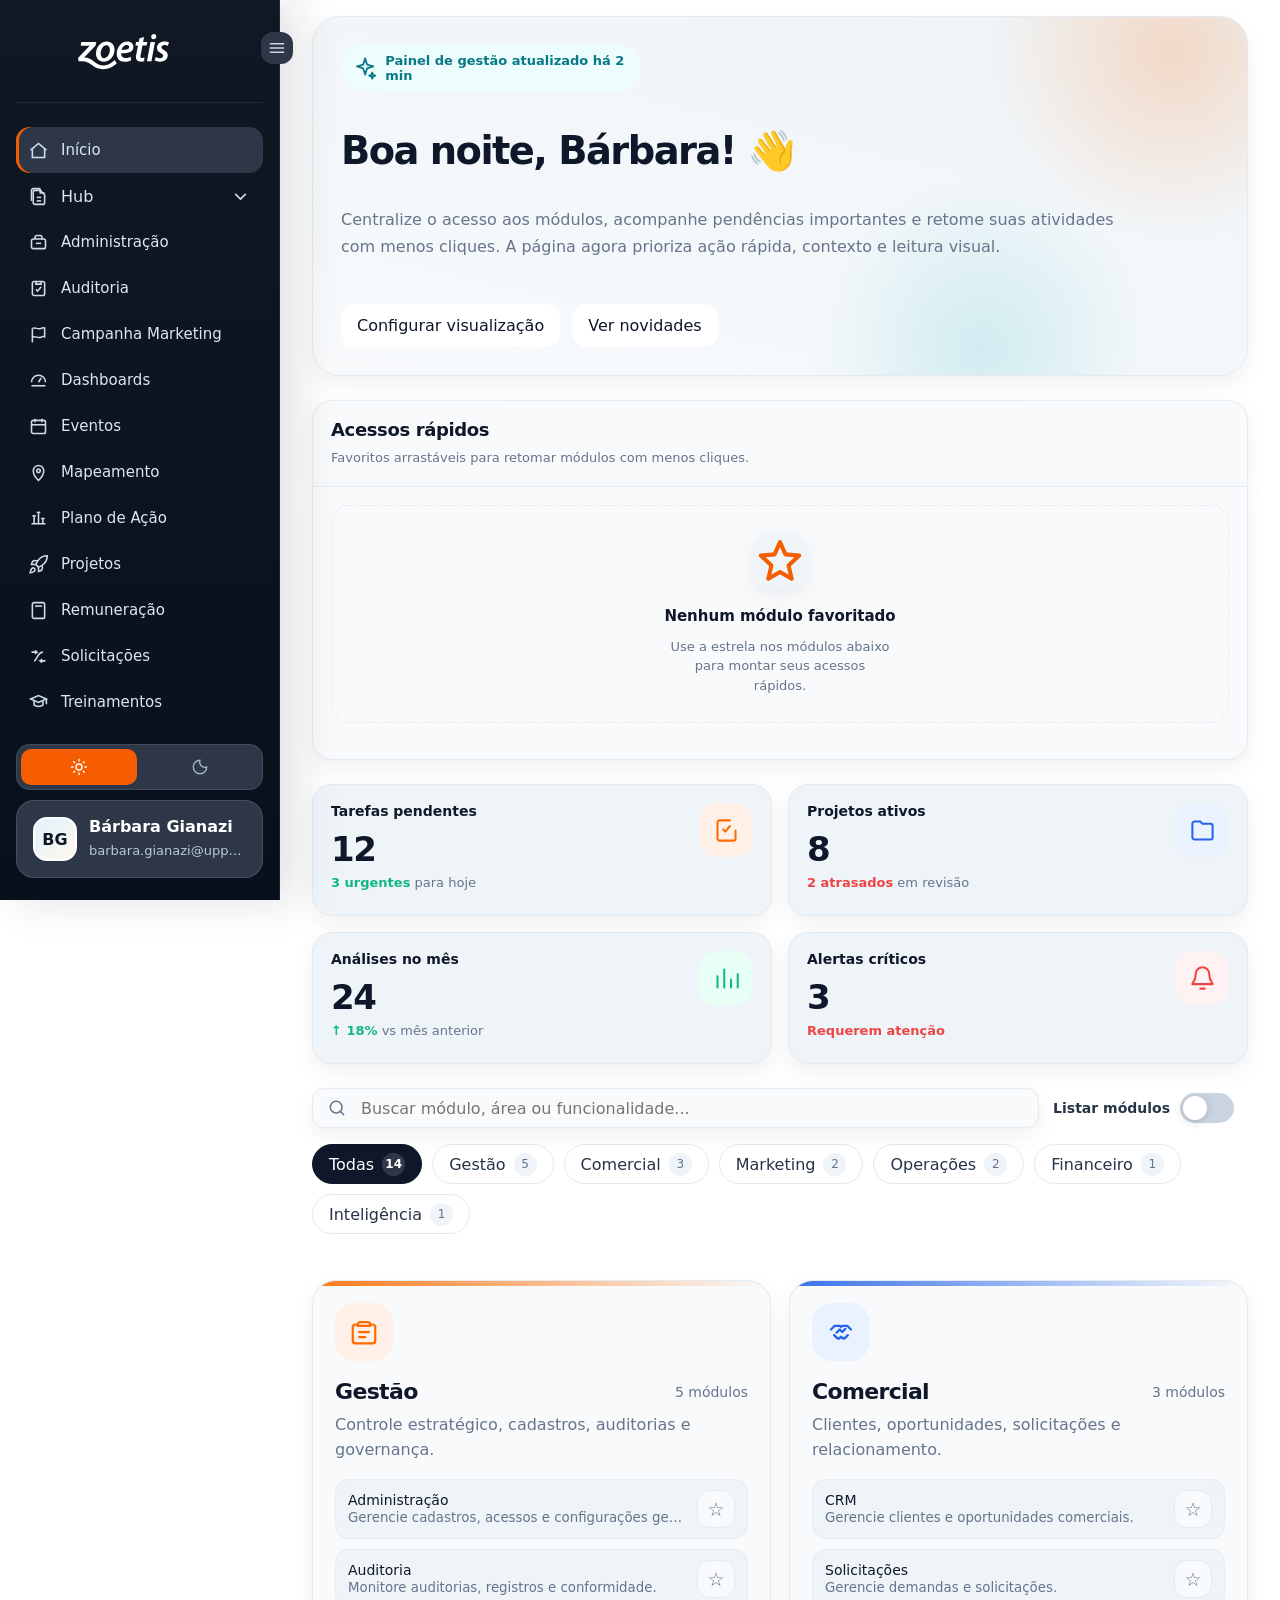
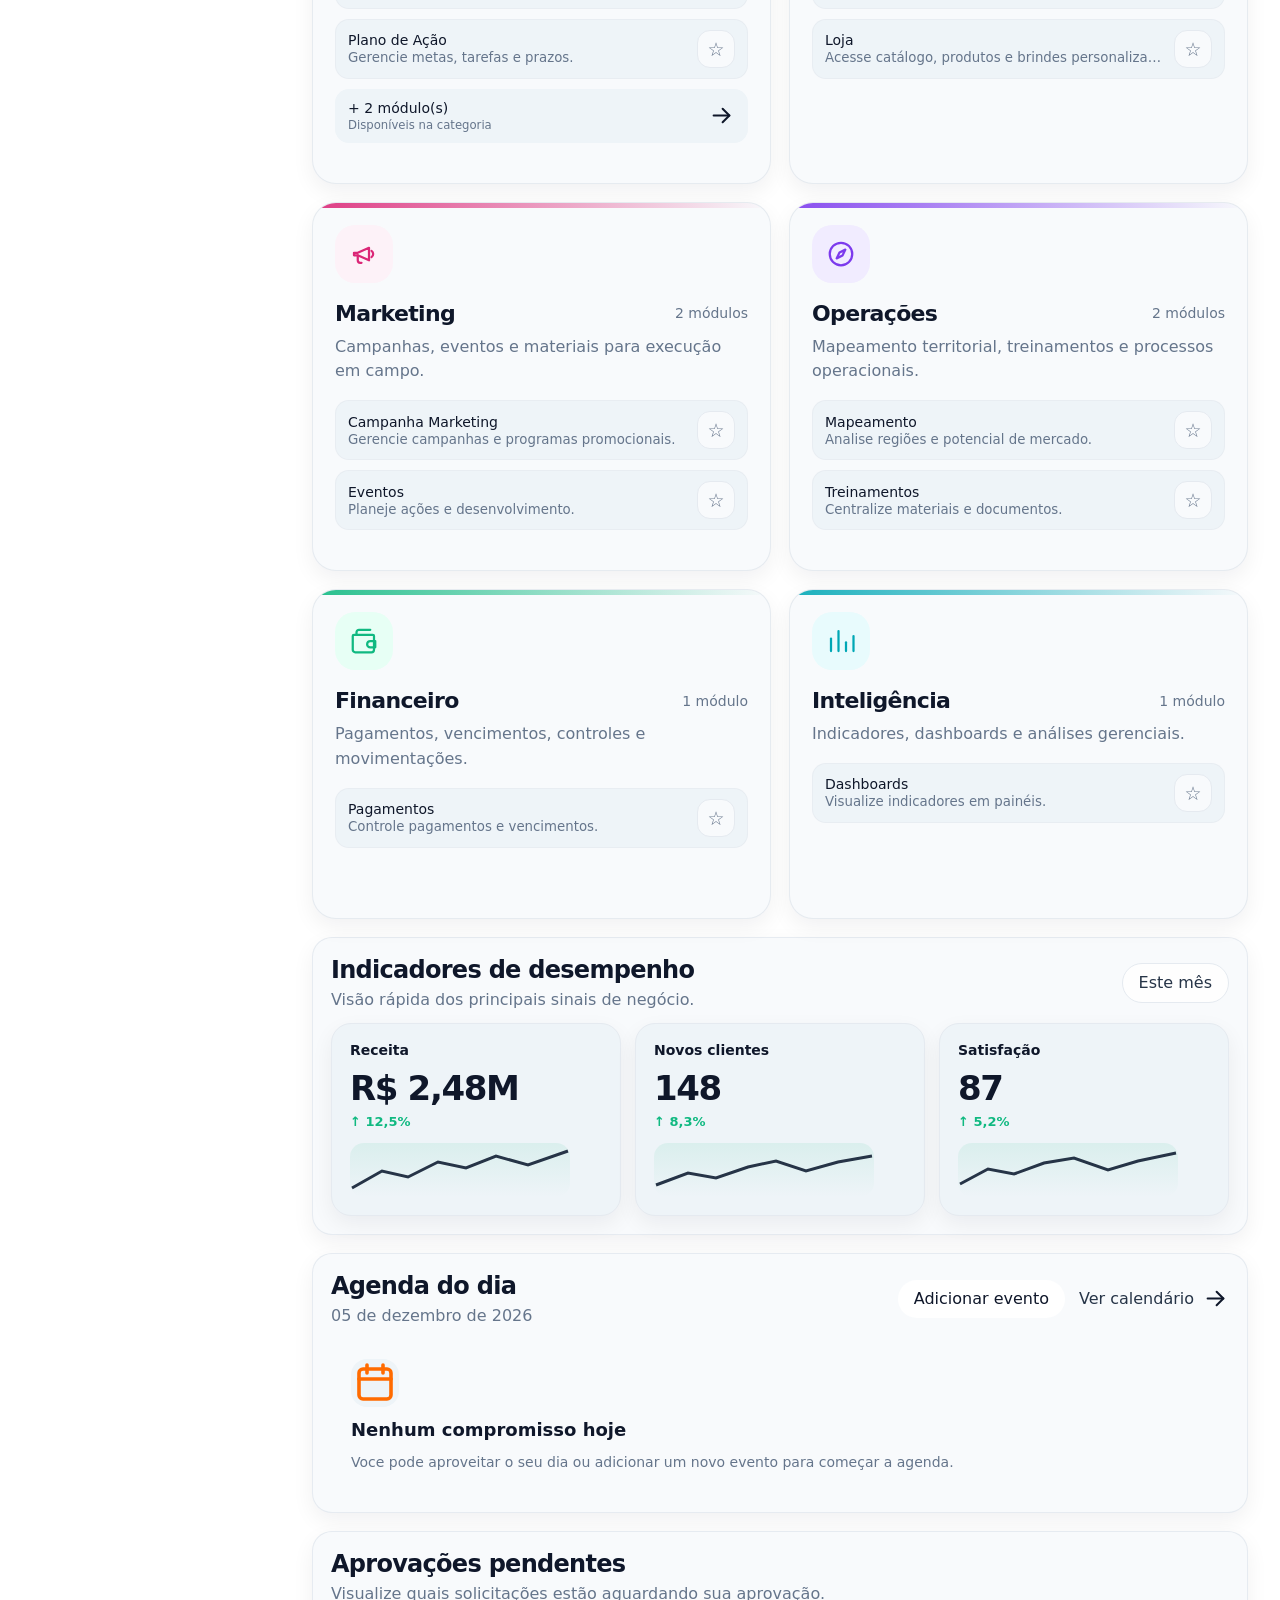
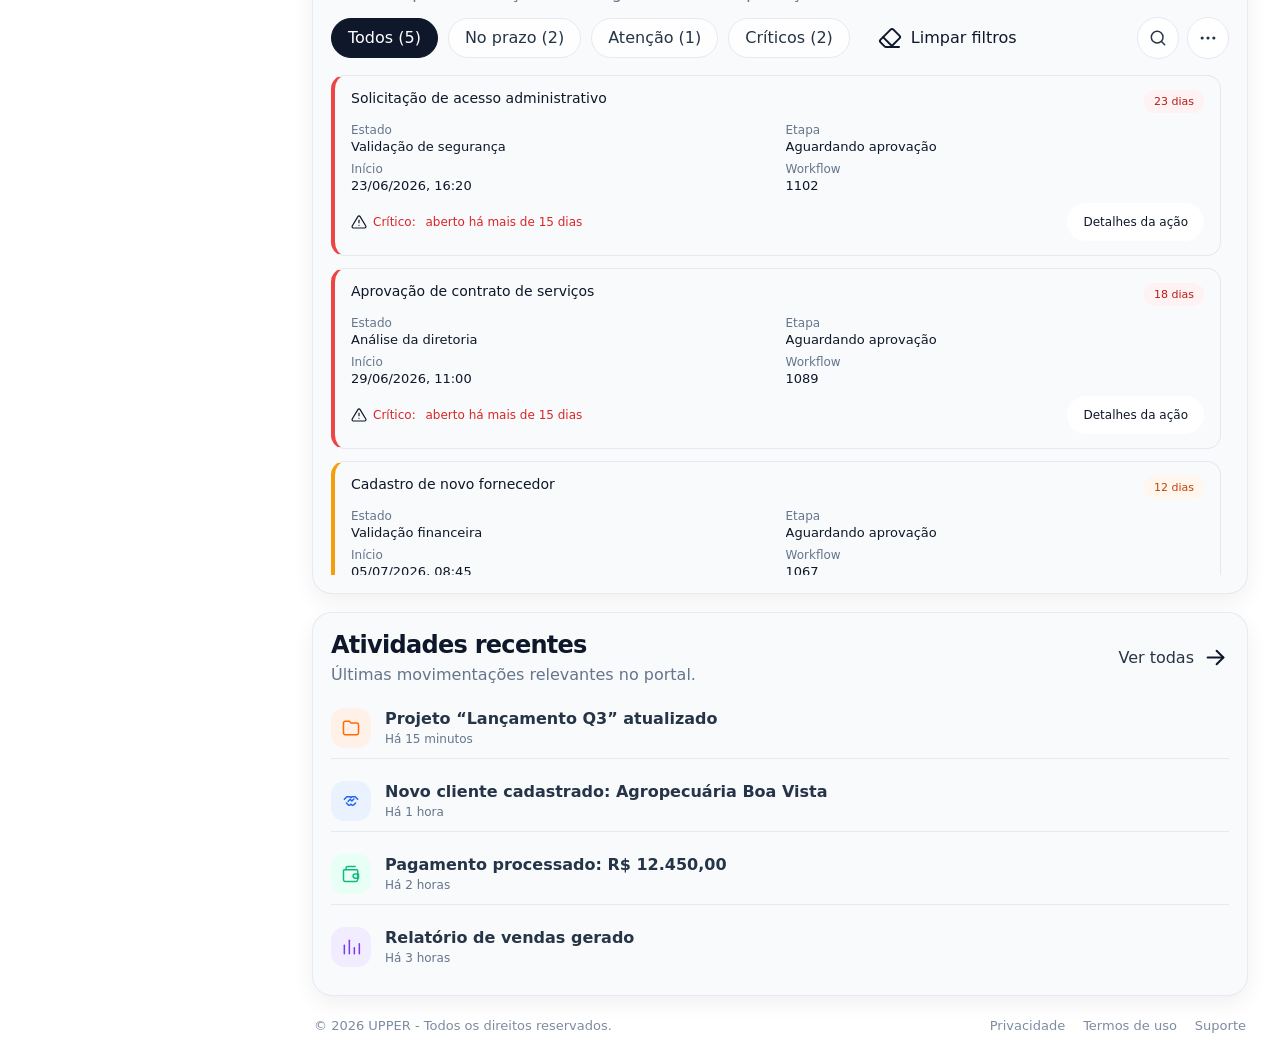
==== commit aee5c338: "Implantação do Dark Mode" ====
--- a/index.html
+++ b/index.html
@@ -118,6 +118,26 @@
             </svg><span>Treinamentos</span></a>
         </nav>
       </div>
+      <div class="theme-toggle" role="group" aria-label="Tema do portal">
+        <button type="button" class="theme-toggle__btn" data-theme-choice="light" data-tooltip="Alternar para tema light" aria-label="Tema claro" aria-pressed="true">
+          <svg class="icon" viewBox="0 0 24 24" fill="none" stroke="currentColor" stroke-width="1.8" stroke-linecap="round" stroke-linejoin="round" aria-hidden="true">
+            <circle cx="12" cy="12" r="4"></circle>
+            <path d="M12 2v2"></path>
+            <path d="M12 20v2"></path>
+            <path d="m4.93 4.93 1.41 1.41"></path>
+            <path d="m17.66 17.66 1.41 1.41"></path>
+            <path d="M2 12h2"></path>
+            <path d="M20 12h2"></path>
+            <path d="m6.34 17.66-1.41 1.41"></path>
+            <path d="m19.07 4.93-1.41 1.41"></path>
+          </svg>
+        </button>
+        <button type="button" class="theme-toggle__btn" data-theme-choice="dark" data-tooltip="Alternar para tema dark" aria-label="Tema escuro" aria-pressed="false">
+          <svg class="icon" viewBox="0 0 24 24" fill="none" stroke="currentColor" stroke-width="1.8" stroke-linecap="round" stroke-linejoin="round" aria-hidden="true">
+            <path d="M12 3a9 9 0 1 0 9 9 7 7 0 0 1-9-9Z"></path>
+          </svg>
+        </button>
+      </div>
       <div class="sidebar-profile" aria-label="Perfil do usuário">
         <div class="avatar">BG</div>
         <div>
@@ -174,7 +194,7 @@
         <div class="hero-grid">
           <section class="hero" data-dashboard-area="welcome" aria-labelledby="welcome-title">
             <div class="hero__content">
-              <span class="eyebrow"><svg class="icon-xs" viewBox="0 0 24 24" fill="none" stroke="currentColor"
+              <span class="eyebrow"><svg class="icon-xs"  style="color: #087985" viewBox="0 0 24 24" fill="none" stroke="currentColor"
                   stroke-width="1.8" stroke-linecap="round" stroke-linejoin="round" aria-hidden="true">
                   <path d="M12 2l1.9 6.1L20 10l-6.1 1.9L12 18l-1.9-6.1L4 10l6.1-1.9L12 2Z" />
                   <path d="m19 16 .8 2.2L22 19l-2.2.8L19 22l-.8-2.2L16 19l2.2-.8L19 16Z" />
--- a/shared/design-tokens.css
+++ b/shared/design-tokens.css
@@ -16,8 +16,15 @@
     --surface-2: #f8fafc;
     --surface-3: #eef4f8;
     --success: #10b981;
+    --success-soft: #d1fae5;
     --warning: #f59e0b;
+    --warning-soft: #fef3c7;
     --danger: #ef4444;
+    --danger-soft: #fee2e2;
+    --warning-strong: #b45309;
+    --danger-strong: #dc2626;
+    --surface-rgb: 255, 255, 255;
+    --line-rgb: 229, 234, 240;
     --radius-xl: 28px;
     --radius-lg: 20px;
     --radius-md: 14px;
@@ -27,6 +34,24 @@
     --sidebar-collapsed: 92px;
     --header: 78px;
     --max: 1680px;
+}
+
+:root[data-theme="dark"] {
+    --brand-soft: rgba(var(--brand-primary-rgb), .16);
+    --ink: #f1f5f9;
+    --text: #cbd5e1;
+    --muted: #94a3b8;
+    --line: #1c1d1f;
+    --line-rgb: 28, 29, 31;
+    --surface: #000000;
+    --surface-2: #101010;
+    --surface-3: #1E1E1E;
+    --surface-rgb: 0, 0, 0;
+    --success-soft: rgba(16, 185, 129, .18);
+    --warning-soft: rgba(245, 158, 11, .18);
+    --danger-soft: rgba(239, 68, 68, .18);
+    --warning-strong: var(--warning);
+    --danger-strong: var(--danger);
 }
 
 * {
@@ -41,11 +66,11 @@
     margin: 0;
     font-family: Inter, ui-sans-serif, system-ui, -apple-system, BlinkMacSystemFont, "Segoe UI", sans-serif;
     color: var(--text);
-    background:
-        radial-gradient(circle at top left, rgba(0, 167, 181, .12), transparent 28rem),
-        radial-gradient(circle at 72% 8%, rgba(var(--brand-primary-rgb), .09), transparent 34rem),
-        linear-gradient(180deg, #f7fafc 0%, #eef4f8 100%);
     min-height: 100vh;
+}
+
+[data-theme="dark"] body {
+    background: var(--surface);
 }
 
 body.sidebar-open,
@@ -84,7 +109,6 @@
     align-items: center;
     justify-content: space-between;
     gap: 18px;
-    /* margin: 6px 0 16px; */
 }
 
 .section-title h2 {
@@ -117,4 +141,4 @@
         width: min(100% - 32px, var(--max));
         padding-top: 22px;
     }
-}
+}
--- a/shared/base-components.css
+++ b/shared/base-components.css
@@ -24,8 +24,8 @@
 }
 
 .btn-secondary {
-    background: #fff;
-    color: #0f172a;
+    background: var(--surface);
+    color: var(--ink);
     border: 1px solid var(--line);
 }
 
@@ -42,8 +42,8 @@
     height: 42px;
     border-radius: 999px;
     border: 1px solid var(--line);
-    background: #fff;
-    color: #334155;
+    background: var(--surface);
+    color: var(--text);
     display: flex;
     place-items: center;
     justify-content: center;
@@ -74,7 +74,7 @@
     top: 50%;
     transform: translateY(-50%);
     width: 20px;
-    color: #94a3b8;
+    color: var(--muted);
 }
 
 .search-box input {
@@ -82,10 +82,10 @@
     height: 40px;
     border: 1px solid var(--line);
     border-radius: 12px;
-    background: #fff;
+    background: var(--surface-2);
     padding: 0 18px 0 48px;
     outline: 0;
-    color: #0f172a;
+    color: var(--ink);
     box-shadow: var(--shadow-sm);
 }
 
@@ -99,7 +99,7 @@
     align-items: center;
     gap: 10px;
     justify-content: flex-end;
-    color: #334155;
+    color: var(--text);
     font-size: 14px;
     font-weight: 700;
 }
@@ -114,8 +114,8 @@
     height: 40px;
     border-radius: 999px;
     border: 1px solid var(--line);
-    background: rgba(255, 255, 255, .85);
-    color: #334155;
+    background: rgba(var(--surface-rgb), .85);
+    color: var(--text);
     padding: 0 16px;
     display: flex;
     align-items: center;
@@ -130,27 +130,27 @@
     display: grid;
     place-items: center;
     border-radius: 999px;
-    background: #edf2f7;
-    color: #475569;
+    background: var(--surface-3);
+    color: var(--muted);
     font-size: 12px;
 }
 
 .filter-chip.is-active {
-    background: #0f172a;
-    border-color: #0f172a;
-    color: #fff;
+    background: var(--ink);
+    border-color: var(--ink);
+    color: var(--surface);
 }
 
 .filter-chip.is-active span {
-    background: rgba(255, 255, 255, .14);
-    color: #fff;
+    background: rgba(var(--surface-rgb), .14);
+    color: var(--surface);
     font-weight: 800;
 }
 
 .summary-card {
-    border: 1px solid rgba(226, 232, 240, .9);
+    border: 1px solid rgba(var(--line-rgb), .9);
     border-radius: var(--radius-lg);
-    background: #fff;
+    background: var(--surface-2);
     box-shadow: var(--shadow-sm);
     padding: 18px;
 }
@@ -170,9 +170,9 @@
 }
 
 .metric-card {
-    border: 1px solid rgba(226, 232, 240, .9);
+    border: 1px solid var(--line);
     border-radius: var(--radius-lg);
-    background: rgba(255, 255, 255, .9);
+    background: rgba(var(--surface-rgb), .9);
     padding: 18px;
     box-shadow: var(--shadow-sm);
     display: flex;
@@ -184,14 +184,14 @@
 .metric-card h3 {
     margin: 0 0 10px;
     font-size: 14px;
-    color: #475569;
+    color: var(--ink);
     font-weight: 600;
 }
 
 .metric-card strong {
     font-size: 34px;
     letter-spacing: -.04em;
-    color: #0f172a;
+    color: var(--ink);
 }
 
 .metric-card p {
@@ -237,11 +237,11 @@
 }
 
 .area-card {
-    border: 1px solid rgba(226, 232, 240, .95);
+    border: 1px solid rgba(var(--line-rgb), .95);
     border-radius: 24px;
     padding: 22px;
     min-height: 330px;
-    background: rgba(255, 255, 255, .88);
+    background: var(--surface-2);
     box-shadow: var(--shadow-sm);
     transition: .18s ease;
     position: relative;
@@ -282,7 +282,7 @@
     margin: 0;
     font-size: 22px;
     letter-spacing: -.03em;
-    color: #0f172a;
+    color: var(--ink);
 }
 
 .area-card p {
@@ -297,16 +297,16 @@
     height: 38px;
     border-radius: 999px;
     border: 1px solid var(--line);
-    background: #fff;
-    color: #94a3b8;
+    background: var(--surface-2);
+    color: var(--muted);
     cursor: pointer;
     font-size: 19px;
 }
 
 .favorite-btn.is-active {
-    color: #d71920;
-    background: #eec9ca;
-    border-color: #d71920;
+    color: var(--danger);
+    background: var(--danger-soft);
+    border-color: var(--danger);
 }
 
 .module-list,
@@ -325,8 +325,8 @@
     display: grid;
     padding: 10px 12px;
     border-radius: 14px;
-    background: rgba(248, 250, 252, .9);
-    border: 1px solid rgba(226, 232, 240, .65);
+    background: var(--surface-3);
+    border: 1px solid rgba(var(--line-rgb), .65);
 }
 
 .module-item {
@@ -348,7 +348,7 @@
 }
 
 .module-list span {
-    color: #0f172a;
+    color: var(--ink);
     font-weight: 500;
     font-size: 14px;
 }
@@ -364,7 +364,7 @@
 .quick-card {
     text-align: left;
     border: 1px solid var(--line);
-    background: #fff;
+    background: var(--surface);
     border-radius: 18px;
     padding: 14px;
     display: grid;
@@ -391,7 +391,7 @@
 }
 
 .quick-card strong {
-    color: #0f172a;
+    color: var(--ink);
     font-size: 14px;
 }
 
@@ -405,7 +405,7 @@
 .agenda-item time {
     font-size: 13px;
     font-weight: 900;
-    color: #0f172a;
+    color: var(--ink);
     padding-top: 2px;
 }
 
@@ -420,7 +420,7 @@
     gap: 10px;
     align-items: start;
     padding: 10px 0;
-    border-bottom: 1px solid #edf2f7;
+    border-bottom: 1px solid var(--line);
 }
 
 .activity-list li {
@@ -429,7 +429,7 @@
     gap: 12px;
     align-items: center;
     padding: 10px 0;
-    border-bottom: 1px solid #edf2f7;
+    border-bottom: 1px solid var(--line);
 }
 
 .activity-icon {
@@ -446,7 +446,7 @@
     width: 18px;
     height: 18px;
     border-radius: 5px;
-    border: 1.5px solid #94a3b8;
+    border: 1.5px solid var(--muted);
     margin-top: 2px;
 }
 
@@ -458,18 +458,18 @@
 }
 
 .priority.high {
-    background: #fef2f2;
-    color: #dc2626;
+    background: var(--danger-soft);
+    color: var(--danger);
 }
 
 .priority.medium {
-    background: #fff7ed;
-    color: #ea580c;
+    background: var(--warning-soft);
+    color: var(--warning);
 }
 
 .priority.low {
-    background: #f1f5f9;
-    color: #475569;
+    background: var(--surface-3);
+    color: var(--muted);
 }
 
 .favorite-modal {
@@ -502,7 +502,7 @@
     max-height: calc(100vh - 40px);
     overflow-y: auto;
     border-radius: 24px;
-    background: #f8f8fb;
+    background: var(--surface-2);
     padding: 24px;
     box-shadow: 0 30px 80px rgba(15, 23, 42, .22);
     transform: translateY(18px) scale(.98);
@@ -524,10 +524,19 @@
     border: 0;
     border-radius: 999px;
     background: transparent;
-    color: #111827;
+    color: var(--ink);
     display: grid;
     place-items: center;
     cursor: pointer;
+}
+
+:root[data-theme="dark"] .favorite-modal__close {
+    color: #ffffff;
+}
+
+.favorite-modal__close svg {
+    color: inherit;
+    stroke: currentColor;
 }
 
 .favorite-modal__status {
@@ -539,25 +548,25 @@
 }
 
 .favorite-modal.is-positive .favorite-modal__status {
-    background: #b9f1ca;
-    color: #0f8f4d;
+    background: var(--success-soft);
+    color: var(--success);
 }
 
 .favorite-modal.is-negative .favorite-modal__status {
-    background: #ffd8d3;
-    color: #ef4423;
+    background: var(--danger-soft);
+    color: var(--danger);
 }
 
 .favorite-modal__title {
     margin: 0;
-    color: #111827;
+    color: var(--ink);
     font-size: 18px;
     line-height: 1.35;
 }
 
 .favorite-modal__description {
     margin: 10px 0 22px;
-    color: #2f3640;
+    color: var(--text);
     font-size: 15px;
     line-height: 1.45;
 }
@@ -571,9 +580,9 @@
 .favorite-modal__btn {
     min-height: 46px;
     border-radius: 999px;
-    border: 1px solid #4b5563;
+    border: 1px solid var(--text);
     background: transparent;
-    color: #4b5563;
+    color: var(--text);
     font-weight: 700;
     cursor: pointer;
     transition: transform .18s ease, box-shadow .18s ease, background-color .18s ease;
@@ -589,7 +598,7 @@
 }
 
 .favorite-modal.is-negative .favorite-modal__btn--primary {
-    background: #d91429;
+    background: var(--danger);
 }
 
 .insights-grid {
@@ -749,7 +758,7 @@
 .bp-skeleton__filters span,
 .bp-skeleton__grid article,
 .skeleton-shimmer {
-    background-image: linear-gradient(90deg, #eef2f7 0%, #f8fafc 48%, #eef2f7 100%);
+    background-image: linear-gradient(90deg, var(--surface-3) 0%, var(--surface-2) 48%, var(--surface-3) 100%);
     background-size: 220% 100%;
     animation: skeletonShimmer 1.15s ease-in-out infinite;
 }
@@ -804,7 +813,7 @@
 .bp-skeleton__error {
     border: 1px solid rgba(239, 68, 68, .18);
     border-radius: var(--radius-lg);
-    background: #fff;
+    background: var(--surface);
     color: var(--ink);
     padding: 24px;
     box-shadow: var(--shadow-sm);
--- a/shared/app-shell.css
+++ b/shared/app-shell.css
@@ -395,6 +395,84 @@
     margin: 0;
 }
 
+.sidebar-profile {
+    margin-top: 10px;
+}
+
+.theme-toggle {
+    margin-top: auto;
+    display: flex;
+    gap: 6px;
+    padding: 4px;
+    border-radius: 14px;
+    background: #2d3748;
+    border: 1px solid rgba(255, 255, 255, .1);
+}
+
+.theme-toggle__btn {
+    flex: 1;
+    height: 36px;
+    border: 0;
+    border-radius: 10px;
+    background: transparent;
+    color: #9fb2c7;
+    display: grid;
+    place-items: center;
+    cursor: pointer;
+    transition: .18s ease;
+}
+
+.theme-toggle__btn .icon {
+    width: 18px;
+    height: 18px;
+}
+
+.theme-toggle__btn:hover {
+    background: rgba(255, 255, 255, .08);
+    color: #dbe7f4;
+}
+
+.theme-toggle__btn.active {
+    background: var(--brand-primary);
+    color: #fff;
+}
+
+.theme-toggle__btn {
+    position: relative;
+}
+
+.theme-toggle__btn::after {
+    content: attr(data-tooltip);
+    position: absolute;
+    bottom: calc(100% + 8px);
+    left: 50%;
+    transform: translateX(-50%) translateY(4px);
+    white-space: nowrap;
+    padding: 6px 10px;
+    border-radius: 8px;
+    background: #2d3748;
+    border: 1px solid rgba(255, 255, 255, .12);
+    color: #fff;
+    font-size: 12px;
+    font-weight: 500;
+    line-height: 1;
+    box-shadow: 0 8px 18px rgba(7, 17, 27, .35);
+    opacity: 0;
+    pointer-events: none;
+    transition: opacity .15s ease, transform .15s ease;
+    z-index: 5;
+}
+
+[data-theme="dark"] .theme-toggle__btn::after {
+    background: var(--surface-3);
+}
+
+.theme-toggle__btn:hover::after,
+.theme-toggle__btn:focus-visible::after {
+    opacity: 1;
+    transform: translateX(-50%) translateY(0);
+}
+
 .sidebar-overlay {
     position: fixed;
     inset: 0;
@@ -411,6 +489,19 @@
     pointer-events: auto;
 }
 
+[data-theme="dark"] .sidebar {
+    background: var(--surface);
+}
+
+[data-theme="dark"] .brand__toggle,
+[data-theme="dark"] .nav-link.active,
+[data-theme="dark"] .sidebar-card,
+[data-theme="dark"] .sidebar-profile,
+[data-theme="dark"] .theme-toggle,
+[data-theme="dark"] body.sidebar-collapsed .nav-link.active {
+    background: var(--surface-3);
+}
+
 .topbar {
     height: 0;
     overflow: visible;
@@ -424,7 +515,7 @@
     width: 42px;
     height: 42px;
     border: 1px solid var(--line);
-    background: #fff;
+    background: var(--surface);
     border-radius: 14px;
     align-items: center;
     justify-content: center;
@@ -459,7 +550,7 @@
     gap: 10px;
     padding: 9px 16px;
     border-radius: 999px;
-    background: #e9e9e9;
+    background: var(--surface-3);
     color: var(--brand-primary);
     border: 1px solid var(--brand-primary);
     font-size: 13px;
@@ -536,16 +627,16 @@
 }
 
 body.sidebar-collapsed .brand {
-    flex-direction: row;
+    flex-direction: column;
     align-items: center;
     justify-content: center;
-    gap: 0;
+    gap: 10px;
     padding: 0 0 20px;
 }
 
 body.sidebar-collapsed .brand__toggle {
-    top: 14px;
-    right: -30px;
+    position: static;
+    margin: 0;
     transform: none;
 }
 
@@ -580,7 +671,8 @@
 body.sidebar-collapsed .nav-badge,
 body.sidebar-collapsed .nav-link__chevron,
 body.sidebar-collapsed .sidebar-card,
-body.sidebar-collapsed .sidebar-profile {
+body.sidebar-collapsed .sidebar-profile,
+body.sidebar-collapsed .theme-toggle {
     display: none;
 }
 
@@ -730,7 +822,8 @@
     body.sidebar-collapsed .nav-badge,
     body.sidebar-collapsed .nav-link__chevron,
     body.sidebar-collapsed .sidebar-card,
-    body.sidebar-collapsed .sidebar-profile {
+    body.sidebar-collapsed .sidebar-profile,
+    body.sidebar-collapsed .theme-toggle {
         display: revert;
     }
 
--- a/css/home-shell.css
+++ b/css/home-shell.css
@@ -22,8 +22,8 @@
     padding: 16px 42px 16px 16px;
     border-radius: 16px;
     border: 1px solid rgba(var(--brand-primary-rgb), .26);
-    background: #fff;
-    color: #273449;
+    background: var(--surface);
+    color: var(--text);
     box-shadow: 0 18px 48px rgba(15, 23, 42, .18);
     display: grid;
     gap: 6px;
@@ -42,7 +42,7 @@
     height: 14px;
     border-left: 1px solid rgba(var(--brand-primary-rgb), .26);
     border-top: 1px solid rgba(var(--brand-primary-rgb), .26);
-    background: #fff;
+    background: var(--surface);
     transform: rotate(45deg);
 }
 
@@ -55,7 +55,7 @@
     border: 0;
     border-radius: 999px;
     background: transparent;
-    color: #64748b;
+    color: var(--muted);
     display: grid;
     place-items: center;
     cursor: pointer;
@@ -63,7 +63,7 @@
 
 .guided-tip__close:hover {
     background: rgba(15, 23, 42, .06);
-    color: #111827;
+    color: var(--ink);
 }
 
 .guided-tip__close .icon {
@@ -72,7 +72,7 @@
 }
 
 .guided-tip strong {
-    color: #111827;
+    color: var(--ink);
     font-size: 13px;
 }
 
--- a/css/home-dashboard.css
+++ b/css/home-dashboard.css
@@ -26,9 +26,9 @@
     height: 360px;
     position: relative;
     overflow: hidden;
-    border: 1px solid rgba(226, 232, 240, .95);
+    border: 1px solid var(--line);
     border-radius: var(--radius-xl);
-    background: linear-gradient(135deg, rgba(255, 255, 255, .96), rgba(255, 255, 255, .78));
+    background: linear-gradient(13deg, var(--surface-2), var(--surface-3));
     box-shadow: var(--shadow-sm);
     padding: 28px;
 }
@@ -125,17 +125,6 @@
     box-shadow: 0 18px 36px rgba(255, 107, 0, .32);
 }
 
-.btn-secondary {
-    background: #fff;
-    color: #0f172a;
-    border: 1px solid var(--line);
-}
-
-.btn-secondary:hover {
-    transform: translateY(-1px);
-    box-shadow: var(--shadow-sm);
-}
-
 .quick-stack {
     display: grid;
     align-content: start;
@@ -146,10 +135,10 @@
 
 .quick-stack__header {
     padding: 18px;
-    border: 1px solid rgba(226, 232, 240, .9);
+    border: 1px solid rgba(var(--line-rgb), .9);
     border-bottom: 0;
     border-radius: var(--radius-lg) var(--radius-lg) 0 0;
-    background: rgba(255, 255, 255, .92);
+    background: var(--surface-2);
     box-shadow: var(--shadow-sm);
 }
 
@@ -172,9 +161,9 @@
     min-height: 0;
     overflow: hidden;
     padding: 18px;
-    border: 1px solid rgba(226, 232, 240, .9);
+    border: 1px solid rgba(var(--line-rgb), .9);
     border-radius: 0 0 var(--radius-lg) var(--radius-lg);
-    background: rgba(255, 255, 255, .92);
+    background: var(--surface-2);
     box-shadow: var(--shadow-sm);
 }
 
@@ -226,9 +215,9 @@
 .quick-empty-state {
     min-height: calc(100% - 18px);
     width: 100%;
-    border: 1px dashed #cbd5e1;
+    border: 1px dashed var(--line);
     border-radius: 18px;
-    color: #475569;
+    color: var(--muted);
     display: grid;
     place-items: center;
     text-align: center;
@@ -250,7 +239,7 @@
     width: 54px;
     height: 54px;
     border-radius: 16px;
-    background: #fff;
+    background: var(--surface-3);
     color: var(--brand-primary);
     display: grid;
     place-items: center;
@@ -260,7 +249,7 @@
 
 .quick-empty-state strong {
     display: block;
-    color: #0f172a;
+    color: var(--ink);
     font-size: 15px;
     margin-bottom: 6px;
 }
@@ -272,21 +261,6 @@
     line-height: 1.5;
 }
 
-.summary-card {
-    border: 1px solid rgba(226, 232, 240, .9);
-    border-radius: var(--radius-lg);
-    background: #fff;
-    box-shadow: var(--shadow-sm);
-    padding: 18px;
-}
-
-.summary-card h2 {
-    margin: 0 0 14px;
-    color: var(--ink);
-    font-size: 18px;
-    letter-spacing: -.02em;
-}
-
 .remove-drag {
     display: flex;
     align-items: center;
@@ -308,13 +282,6 @@
     align-items: start;
 }
 
-.agenda-item time {
-    font-size: 13px;
-    font-weight: 900;
-    color: #0f172a;
-    padding-top: 2px;
-}
-
 .agenda-item div {
     border-left: 3px solid var(--accent);
     padding-left: 12px;
@@ -322,7 +289,7 @@
 
 .agenda-item strong {
     display: block;
-    color: #0f172a;
+    color: var(--ink);
     font-size: 13px;
 }
 
@@ -338,46 +305,6 @@
     grid-template-columns: minmax(280px, 1fr) auto auto;
     gap: 14px;
     align-items: center;
-}
-
-.search-box {
-    position: relative;
-}
-
-.search-box .icon {
-    position: absolute;
-    left: 15px;
-    top: 50%;
-    transform: translateY(-50%);
-    width: 20px;
-    color: #94a3b8;
-}
-
-.search-box input {
-    width: 100%;
-    height: 40px;
-    border: 1px solid var(--line);
-    border-radius: 12px;
-    background: #fff;
-    padding: 0 18px 0 48px;
-    outline: 0;
-    color: #0f172a;
-    box-shadow: var(--shadow-sm);
-}
-
-.search-box input:focus {
-    border-color: rgba(0, 167, 181, .5);
-    box-shadow: 0 0 0 4px rgba(0, 167, 181, .12);
-}
-
-.toggle-group {
-    display: flex;
-    align-items: center;
-    gap: 10px;
-    justify-content: flex-end;
-    color: #334155;
-    font-size: 14px;
-    font-weight: 700;
 }
 
 .switch {
@@ -424,47 +351,7 @@
 }
 
 .filter-panel {
-    display: flex;
-    gap: 10px;
-    flex-wrap: wrap;
     margin: -8px 0 24px;
-}
-
-.filter-chip {
-    height: 40px;
-    border-radius: 999px;
-    border: 1px solid var(--line);
-    background: rgba(255, 255, 255, .85);
-    color: #334155;
-    padding: 0 16px;
-    display: flex;
-    align-items: center;
-    gap: 8px;
-    cursor: pointer;
-    font-weight: 500;
-}
-
-.filter-chip span {
-    min-width: 23px;
-    height: 23px;
-    display: grid;
-    place-items: center;
-    border-radius: 999px;
-    background: #edf2f7;
-    color: #475569;
-    font-size: 12px;
-}
-
-.filter-chip.is-active {
-    background: #0f172a;
-    border-color: #0f172a;
-    color: #fff;
-}
-
-.filter-chip.is-active span {
-    background: rgba(255, 255, 255, .14);
-    color: #fff;
-    font-weight: 800;
 }
 
 .metrics-grid {
@@ -475,9 +362,9 @@
 }
 
 .metric-card {
-    border: 1px solid rgba(226, 232, 240, .9);
+    border: 1px solid var(--line);
     border-radius: var(--radius-lg);
-    background: rgba(255, 255, 255, .9);
+    background: var(--surface-3);
     padding: 18px;
     box-shadow: var(--shadow-sm);
     display: flex;
@@ -489,14 +376,14 @@
 .metric-card h3 {
     margin: 0 0 10px;
     font-size: 14px;
-    color: #475569;
+    color: var(--ink);
     font-weight: 600;
 }
 
 .metric-card strong {
     font-size: 34px;
     letter-spacing: -.04em;
-    color: #0f172a;
+    color: var(--ink)
 }
 
 .metric-card p {
@@ -582,9 +469,9 @@
     min-height: 112px;
     padding: 16px 16px 16px 18px;
     border-radius: 16px;
-    border: 1px solid rgba(226, 232, 240, .9);
+    border: 1px solid rgba(var(--line-rgb), .9);
     border-left: 5px solid var(--module-accent, var(--accent));
-    background: #fff;
+    background: var(--surface-2);
     box-shadow: var(--shadow-sm);
 }
 
@@ -595,20 +482,6 @@
 
 .cards-layout.single-filter-mode {
     grid-template-columns: 1fr;
-}
-
-.area-card {
-    border: 1px solid rgba(226, 232, 240, .95);
-    border-radius: 24px;
-    padding: 22px;
-    min-height: 330px;
-    background: rgba(255, 255, 255, .88);
-    box-shadow: var(--shadow-sm);
-    transition: .18s ease;
-    position: relative;
-    overflow: hidden;
-    display: flex;
-    flex-direction: column;
 }
 
 .area-card::before {
@@ -645,14 +518,7 @@
 }
 
 .favorite-btn {
-    width: 38px;
-    height: 38px;
     border-radius: 13px;
-    border: 1px solid var(--line);
-    background: #fff;
-    color: #94a3b8;
-    cursor: pointer;
-    font-size: 19px;
 }
 
 .favorite-btn.is-active {
@@ -661,18 +527,6 @@
     border-color: #d71920;
 }
 
-.favorite-btn:hover {
-    border-color: #cbd5e1;
-    box-shadow: var(--shadow-sm);
-}
-
-.area-card h3 {
-    margin: 0;
-    font-size: 22px;
-    letter-spacing: -.03em;
-    color: #0f172a;
-}
-
 .area-card p {
     margin: 9px 0 16px;
     color: var(--muted);
@@ -686,14 +540,6 @@
     margin: 0 0 18px;
     padding: 0;
     list-style: none;
-}
-
-.module-list li {
-    display: grid;
-    padding: 10px 12px;
-    border-radius: 14px;
-    background: rgba(248, 250, 252, .9);
-    border: 1px solid rgba(226, 232, 240, .65);
 }
 
 .module-item {
@@ -741,12 +587,6 @@
     flex: 0 0 auto;
 }
 
-.module-list span {
-    color: #0f172a;
-    font-weight: 500;
-    font-size: 14px;
-}
-
 .module-list small {
     color: var(--muted);
     white-space: nowrap;
@@ -755,7 +595,8 @@
 }
 
 .module-list li.more {
-    background: var(--soft);
+    background: var(--surface-3);
+    color: var(--ink);
     border-color: transparent;
 }
 
@@ -811,6 +652,7 @@
 .icon-xs {
     width: 27px;
     height: 27px;
+    color: var(--ink);
 }
 
 .insights-grid {
@@ -891,22 +733,21 @@
 }
 
 .workflow-approval__menu {
-display: flex;
+    display: flex;
     flex-direction: column;
     align-items: flex-end;
 
-    
+
     position: absolute;
     top: calc(100% + 10px);
     right: 0;
     z-index: 20;
-    /* display: grid; */
     gap: 12px;
     min-width: 330px;
     padding: 14px;
-    border: 1px solid rgba(226, 232, 240, .95);
+    border: 1px solid rgba(var(--line-rgb), .95);
     border-radius: 16px;
-    background: #fff;
+    background: var(--surface-3);
     box-shadow: var(--shadow-md);
 }
 
@@ -954,7 +795,7 @@
     border-radius: 12px;
     appearance: none;
     -webkit-appearance: none;
-    background-color: #fff;
+    background-color: var(--surface-2);
     background-image: url("data:image/svg+xml,%3Csvg xmlns='http://www.w3.org/2000/svg' width='16' height='16' viewBox='0 0 24 24' fill='none' stroke='%230f172a' stroke-width='2' stroke-linecap='round' stroke-linejoin='round'%3E%3Cpath d='m6 9 6 6 6-6'/%3E%3C/svg%3E");
     background-repeat: no-repeat;
     background-position: right 16px center;
@@ -962,12 +803,16 @@
     box-shadow: var(--shadow-sm);
     font-size: 13px;
     font-weight: 500;
-    color: #0f172a;
+    color: var(--ink);
     cursor: pointer;
     white-space: nowrap;
     transition: .18s ease;
 }
 
+:root[data-theme="dark"] .workflow-approval__sort select {
+    background-image: url("data:image/svg+xml,%3Csvg xmlns='http://www.w3.org/2000/svg' width='16' height='16' viewBox='0 0 24 24' fill='none' stroke='%23f1f5f9' stroke-width='2' stroke-linecap='round' stroke-linejoin='round'%3E%3Cpath d='m6 9 6 6 6-6'/%3E%3C/svg%3E");
+}
+
 .workflow-approval__sort select:hover {
     border-color: #cbd5e1;
     box-shadow: var(--shadow-md);
@@ -975,15 +820,15 @@
 
 .workflow-approval__clear {
     flex: 0 0 auto;
-    background: #fff;
-    color: #0f172a;
+    background: var(--surface-2);
+    color: var(--ink);
     border-color: var(--line);
 }
 
 .workflow-approval__clear.is-active {
-    background: #0f172a;
-    border-color: #0f172a;
-    color: #fff;
+    background: var(--ink);
+    border-color: var(--ink);
+    color: var(--surface);
 }
 
 .workflow-approval__list {
@@ -1041,10 +886,9 @@
 }
 
 .workflow-approval-item.is-expanded {
-    /* box-shadow: var(--shadow-md); */
     position: relative;
     z-index: 1;
-    background: #fff;
+    background: var(--surface-2);
 }
 
 .workflow-approval-item__header {
@@ -1072,17 +916,17 @@
 
 .workflow-approval-item__days-badge--ontime {
     background: #eaf2ff;
-    color: #2563eb;
+    color: #1d4ed8;
 }
 
 .workflow-approval-item__days-badge--warning {
     background: #fff7ed;
-    color: #ea580c;
+    color: #c2410c;
 }
 
 .workflow-approval-item__days-badge--danger {
     background: #fef2f2;
-    color: #dc2626;
+    color: #b91c1c;
 }
 
 .workflow-approval-item__meta {
@@ -1143,11 +987,11 @@
 }
 
 .workflow-approval-item__alert--warning {
-    color: #b45309;
+    color: var(--warning-strong);
 }
 
 .workflow-approval-item__alert--danger {
-    color: #dc2626;
+    color: var(--danger-strong);
 }
 
 .workflow-approval-item__action-btn {
@@ -1157,7 +1001,7 @@
 }
 
 .workflow-approval-item__action-btn[aria-expanded="true"] {
-    background: #fff;
+    background: var(--surface-3);
 }
 
 .workflow-approval-item__detail {
@@ -1173,15 +1017,6 @@
     display: none;
 }
 
-.activity-list li {
-    display: grid;
-    grid-template-columns: 42px 1fr;
-    gap: 12px;
-    align-items: center;
-    padding: 10px 0;
-    border-bottom: 1px solid #edf2f7;
-}
-
 .activity-list li:last-child {
     border-bottom: 0;
 }
@@ -1204,19 +1039,6 @@
 
 #workflowApprovalFilters {
     margin: 0 !important;
-}
-
-.quick-card {
-    text-align: left;
-    border: 1px solid var(--line);
-    background: #fff;
-    border-radius: 18px;
-    padding: 14px;
-    display: grid;
-    grid-template-columns: 42px minmax(0, 1fr) 28px 28px;
-    gap: 4px 12px;
-    transition: .18s ease;
-    align-items: center;
 }
 
 .quick-card__icon {
@@ -1235,11 +1057,6 @@
     height: 22px;
 }
 
-.quick-card strong {
-    color: #0f172a;
-    font-size: 14px;
-}
-
 .quick-card small {
     color: var(--muted);
     display: block;
@@ -1255,7 +1072,7 @@
 
 .quick-card__drag {
     width: 28px;
-    color: #94a3b8;
+    color: var(--muted);
     font-size: 18px;
     line-height: 1;
     justify-self: center;
@@ -1270,7 +1087,7 @@
     border: 0;
     border-radius: 999px;
     background: transparent;
-    color: #94a3b8;
+    color: var(--muted);
     display: grid;
     place-items: center;
     justify-self: center;
@@ -1300,4 +1117,4 @@
 .quick-card:hover {
     transform: translateY(-2px);
     box-shadow: var(--shadow-sm);
-}
+}
--- a/css/home-modals.css
+++ b/css/home-modals.css
@@ -44,7 +44,7 @@
     max-height: calc(100vh - 40px);
     overflow-y: auto;
     border-radius: 24px;
-    background: #f8f8fb;
+    background: var(--surface-2);
     padding: 24px;
     box-shadow: 0 30px 80px rgba(15, 23, 42, .22);
     transform: translateY(18px) scale(.98);
@@ -66,7 +66,7 @@
     border: 0;
     border-radius: 999px;
     background: transparent;
-    color: #111827;
+    color: var(--ink);
     display: grid;
     place-items: center;
     cursor: pointer;
@@ -97,25 +97,25 @@
 }
 
 .favorite-modal.is-positive .favorite-modal__status {
-    background: #b9f1ca;
-    color: #0f8f4d;
+    background: var(--success-soft);
+    color: var(--success);
 }
 
 .favorite-modal.is-negative .favorite-modal__status {
-    background: #ffd8d3;
-    color: #ef4423;
+    background: var(--danger-soft);
+    color: var(--danger);
 }
 
 .favorite-modal__title {
     margin: 0;
-    color: #111827;
+    color: var(--ink);
     font-size: 18px;
     line-height: 1.35;
 }
 
 .favorite-modal__description {
     margin: 10px 0 22px;
-    color: #2f3640;
+    color: var(--text);
     font-size: 15px;
     line-height: 1.45;
 }
@@ -136,9 +136,9 @@
     min-width: 176px;
     min-height: 46px;
     border-radius: 999px;
-    border: 1px solid #4b5563;
+    border: 1px solid var(--muted);
     background: transparent;
-    color: #4b5563;
+    color: var(--muted);
     font-weight: 700;
     cursor: pointer;
     transition: transform .18s ease, box-shadow .18s ease, background-color .18s ease;
@@ -231,11 +231,11 @@
     gap: 14px;
     min-height: 100%;
     padding: 18px;
-    border: 1px solid rgba(148, 163, 184, .45);
+    border: 1px solid rgba(var(--line-rgb), .45);
     border-radius: 24px;
     background:
-        linear-gradient(180deg, rgba(255, 255, 255, .96) 0%, rgba(248, 250, 252, .92) 100%);
-    box-shadow: inset 0 1px 0 rgba(255, 255, 255, .7);
+        linear-gradient(180deg, rgba(var(--surface-rgb), .96) 0%, var(--surface-2) 100%);
+    box-shadow: inset 0 1px 0 rgba(var(--surface-rgb), .7);
 }
 
 .event-panel--content {
@@ -262,7 +262,6 @@
 
 .event-field span,
 .event-switch strong {
-    /* color: #111827; */
     font-size: 14px;
     font-weight: 700;
 }
@@ -270,7 +269,7 @@
 .event-field small,
 .event-switch small,
 .event-attachments__header p {
-    color: #6b7280;
+    color: var(--muted);
     font-size: 12px;
     line-height: 1.45;
 }
@@ -279,10 +278,10 @@
 .event-field select,
 .event-field textarea {
     width: 100%;
-    border: 1px solid rgba(148, 163, 184, .45);
+    border: 1px solid rgba(var(--line-rgb), .45);
     border-radius: 18px;
-    background: #fff;
-    color: #111827;
+    background: var(--surface);
+    color: var(--ink);
     font: inherit;
     padding: 14px 16px;
     outline: none;
@@ -321,8 +320,8 @@
 
 .event-field input:disabled,
 .event-field select:disabled {
-    background: #f3f4f6;
-    color: #9ca3af;
+    background: var(--surface-3);
+    color: var(--muted);
     cursor: not-allowed;
 }
 
@@ -336,8 +335,8 @@
     gap: 8px;
     padding: 8px 12px;
     border-radius: 999px;
-    border: 1px solid rgba(148, 163, 184, .2);
-    background: #fff;
+    border: 1px solid rgba(var(--line-rgb), .2);
+    background: var(--surface);
     font-size: 13px;
     font-weight: 700;
     line-height: 1;
@@ -351,9 +350,9 @@
     justify-content: space-between;
     gap: 12px;
     padding: 10px 16px;
-    border: 1px solid rgba(148, 163, 184, .45);
+    border: 1px solid rgba(var(--line-rgb), .45);
     border-radius: 18px;
-    background: #fff;
+    background: var(--surface);
     cursor: pointer;
     transition: border-color .18s ease, box-shadow .18s ease;
 }
@@ -362,8 +361,8 @@
     content: "";
     width: 9px;
     height: 9px;
-    border-right: 2px solid #0f172a;
-    border-bottom: 2px solid #0f172a;
+    border-right: 2px solid var(--ink);
+    border-bottom: 2px solid var(--ink);
     transform: rotate(45deg) translateY(-1px);
     flex: 0 0 auto;
     margin-right: 2px;
@@ -384,9 +383,9 @@
     display: grid;
     gap: 10px;
     padding: 14px;
-    border: 1px solid rgba(148, 163, 184, .45);
+    border: 1px solid rgba(var(--line-rgb), .45);
     border-radius: 22px;
-    background: linear-gradient(180deg, rgba(255, 255, 255, .98) 0%, rgba(248, 250, 252, .98) 100%);
+    background: linear-gradient(180deg, rgba(var(--surface-rgb), .98) 0%, var(--surface-2) 100%);
     box-shadow: 0 18px 44px rgba(15, 23, 42, .12);
 }
 
@@ -481,9 +480,9 @@
 }
 
 .selected-choice-tag--content[data-choice-value="Outro"] {
-    background: #f8fafc;
+    background: var(--surface-3);
     border-color: rgba(100, 116, 139, .24);
-    color: #475569;
+    color: var(--muted);
 }
 
 .event-switch {
@@ -493,9 +492,9 @@
     gap: 16px;
     min-height: 54px;
     padding: 0px 18px;
-    border: 1px solid rgba(148, 163, 184, .45);
+    border: 1px solid rgba(var(--line-rgb), .45);
     border-radius: 18px;
-    background: linear-gradient(180deg, rgba(255, 255, 255, .96) 0%, rgba(248, 250, 252, .86) 100%);
+    background: linear-gradient(180deg, rgba(var(--surface-rgb), .96) 0%, var(--surface-2) 100%);
     transition: border-color .18s ease, box-shadow .18s ease, background .18s ease;
 }
 
@@ -506,7 +505,7 @@
 
 .event-switch.is-active {
     border-color: rgba(37, 99, 235, .22);
-    background: linear-gradient(180deg, rgba(234, 242, 255, .8) 0%, rgba(255, 255, 255, .96) 100%);
+    background: linear-gradient(180deg, rgba(37, 99, 235, .16) 0%, rgba(var(--surface-rgb), .96) 100%);
     box-shadow: 0 12px 28px rgba(37, 99, 235, .1);
 }
 
@@ -516,9 +515,9 @@
     gap: 6px;
     text-align: left;
     padding: 16px 18px;
-    border: 1px solid rgba(148, 163, 184, .28);
+    border: 1px solid rgba(var(--line-rgb), .28);
     border-radius: 20px;
-    background: linear-gradient(180deg, rgba(255, 255, 255, .98) 0%, rgba(248, 250, 252, .92) 100%);
+    background: linear-gradient(180deg, rgba(var(--surface-rgb), .98) 0%, var(--surface-2) 100%);
     cursor: pointer;
     transition: border-color .18s ease, box-shadow .18s ease, transform .18s ease;
 }
@@ -530,19 +529,19 @@
 }
 
 .event-datetime-card__label {
-    color: #64748b;
+    color: var(--muted);
     font-size: 12px;
     font-weight: 700;
     letter-spacing: .04em;
 }
 
 .event-datetime-card__value {
-    color: #0f172a;
+    color: var(--ink);
     font-size: 16px;
 }
 
 .event-datetime-card__hint {
-    color: #64748b;
+    color: var(--muted);
     font-size: 13px;
 }
 
@@ -575,7 +574,7 @@
     width: min(100%, 420px);
     max-height: min(760px, calc(100vh - 80px));
     padding: 22px;
-    background: linear-gradient(180deg, rgba(255, 255, 255, .99) 0%, rgba(246, 248, 252, .98) 100%);
+    background: linear-gradient(180deg, rgba(var(--surface-rgb), .99) 0%, var(--surface-2) 100%);
     box-shadow: 0 26px 60px rgba(15, 23, 42, .18);
 }
 
@@ -583,14 +582,6 @@
     display: block;
     height: 100%;
     min-height: 0;
-}
-
-.calendar-board,
-.calendar-summary__card {
-    /* border: 1px solid rgba(148, 163, 184, .18); */
-    /* border-radius: 28px; */
-    /* background: linear-gradient(180deg, rgba(255, 255, 255, .98) 0%, rgba(244, 247, 251, .96) 100%); */
-    /* box-shadow: 0 20px 44px rgba(15, 23, 42, .08); */
 }
 
 .calendar-board {
@@ -629,7 +620,7 @@
 .calendar-toolbar__eyebrow,
 .calendar-summary__eyebrow {
     margin: 0;
-    color: #64748b;
+    color: var(--muted);
     font-size: 12px;
     font-weight: 800;
     letter-spacing: .08em;
@@ -656,8 +647,8 @@
 .calendar-today,
 .calendar-range-nav__button,
 .calendar-view-switch__button {
-    background: #edf3f9;
-    color: #0f172a;
+    background: var(--surface-3);
+    color: var(--ink);
 }
 
 .calendar-today {
@@ -665,13 +656,13 @@
     min-height: 42px;
     padding: 0 22px;
     border-radius: 999px;
-    background: #ffffff;
+    background: var(--surface);
     font: inherit;
     font-weight: 500;
     display: inline-flex;
     align-items: center;
     justify-content: center;
-    box-shadow: inset 0 0 0 1px rgba(203, 213, 225, .95), 0 8px 18px rgba(15, 23, 42, .08);
+    box-shadow: inset 0 0 0 1px rgba(var(--line-rgb), .95), 0 8px 18px rgba(15, 23, 42, .08);
 }
 
 .calendar-range-nav {
@@ -680,7 +671,7 @@
 }
 
 .calendar-range-nav strong {
-    color: #0f172a;
+    color: var(--ink);
     font-size: 18px;
     text-transform: capitalize;
     font-weight: 800;
@@ -704,7 +695,6 @@
     grid-template-columns: repeat(3, minmax(0, 1fr));
     padding: 5px;
     border-radius: 999px;
-    /* background: #dfeaf6; */
 }
 
 .calendar-view-switch__button {
@@ -713,23 +703,19 @@
     padding: 0 18px;
     border-radius: 999px;
     font-weight: 700;
-    color: #64748b;
+    color: var(--muted);
     background: transparent;
 }
 
 .calendar-view-switch__button.is-active {
-    color: #0f172a;
-    background: #fff;
+    color: var(--ink);
+    background: var(--surface);
     box-shadow: 0 10px 24px rgba(15, 23, 42, .08);
 }
 
 .calendar-surface {
     display: grid;
     gap: 10px;
-    /* padding: 14px; */
-    /* border-radius: 24px; */
-    /* border: 1px solid rgba(203, 213, 225, .7); */
-    /* background: linear-gradient(180deg, rgba(247, 250, 252, .98) 0%, rgba(241, 245, 249, .92) 100%); */
     flex: 1;
     min-height: 0;
     overflow-y: auto;
@@ -747,14 +733,14 @@
     gap: 2px;
     justify-items: center;
     padding: 8px 10px;
-    color: #64748b;
+    color: var(--muted);
     font-size: 12px;
     font-weight: 700;
     text-transform: capitalize;
 }
 
 .calendar-surface__weekdays span strong {
-    color: #0f172a;
+    color: var(--ink);
     font-size: 13px;
 }
 
@@ -831,14 +817,14 @@
     min-height: 470px;
     padding: 14px;
     border-radius: 22px;
-    background: rgba(255, 255, 255, .58);
-    border: 1px solid rgba(203, 213, 225, .78);
+    background: rgba(var(--surface-rgb), .58);
+    border: 1px solid rgba(var(--line-rgb), .78);
     min-width: 0;
     height: 100%;
 }
 
 .calendar-day-column.is-selected {
-    background: linear-gradient(180deg, rgba(255, 107, 0, .06) 0%, rgba(255, 255, 255, .95) 100%);
+    background: linear-gradient(180deg, rgba(255, 107, 0, .06) 0%, rgba(var(--surface-rgb), .95) 100%);
     border-color: rgba(255, 107, 0, .38);
     box-shadow: inset 0 0 0 1px rgba(255, 107, 0, .08);
 }
@@ -848,7 +834,7 @@
     gap: 2px;
     justify-items: start;
     padding: 0;
-    color: #0f172a;
+    color: var(--ink);
     background: transparent;
     text-transform: capitalize;
     cursor: pointer;
@@ -859,7 +845,7 @@
 }
 
 .calendar-day-column__header span {
-    color: #64748b;
+    color: var(--muted);
     font-size: 13px;
     font-weight: 700;
 }
@@ -889,20 +875,20 @@
 }
 
 .calendar-event-card {
-    background: color-mix(in srgb, var(--event-accent) 16%, #ffffff);
-    border: 1px solid color-mix(in srgb, var(--event-accent) 44%, #ffffff);
+    background: color-mix(in srgb, var(--event-accent) 16%, var(--surface));
+    border: 1px solid color-mix(in srgb, var(--event-accent) 44%, var(--surface));
     border-left: 3px solid var(--event-accent);
     box-shadow: none;
 }
 
 .calendar-event-card.is-active,
 .calendar-event-list-item.is-active {
-    outline: 2px solid color-mix(in srgb, var(--event-accent) 42%, #ffffff);
+    outline: 2px solid color-mix(in srgb, var(--event-accent) 42%, var(--surface));
     outline-offset: 0;
 }
 
 .calendar-event-card__time {
-    color: #475569;
+    color: var(--muted);
     font-size: 12px;
     font-weight: 700;
 }
@@ -910,13 +896,13 @@
 .calendar-event-card strong,
 .calendar-event-list-item strong,
 .calendar-month-event {
-    color: #0f172a;
+    color: var(--ink);
     font-size: 14px;
 }
 
 .calendar-event-card small,
 .calendar-event-list-item small {
-    color: #475569;
+    color: var(--muted);
     font-size: 12px;
 }
 
@@ -932,8 +918,8 @@
     gap: 10px;
     padding: 14px;
     border-radius: 22px;
-    background: rgba(255, 255, 255, .6);
-    border: 1px solid rgba(203, 213, 225, .78);
+    background: rgba(var(--surface-rgb), .6);
+    border: 1px solid rgba(var(--line-rgb), .78);
     cursor: pointer;
 }
 
@@ -943,7 +929,7 @@
 
 .calendar-month-cell.is-selected {
     border-color: rgba(255, 107, 0, .34);
-    background: linear-gradient(180deg, rgba(255, 107, 0, .08) 0%, rgba(255, 255, 255, .95) 100%);
+    background: linear-gradient(180deg, rgba(255, 107, 0, .08) 0%, rgba(var(--surface-rgb), .95) 100%);
 }
 
 .calendar-month-cell.is-today .calendar-month-cell__day {
@@ -953,7 +939,7 @@
 .calendar-month-cell__day {
     justify-self: start;
     font-weight: 800;
-    color: #0f172a;
+    color: var(--ink);
 }
 
 .calendar-month-cell__events {
@@ -966,8 +952,8 @@
     width: 100%;
     padding: 8px 10px;
     border-radius: 999px;
-    background: color-mix(in srgb, var(--event-accent) 14%, #ffffff);
-    border: 1px solid color-mix(in srgb, var(--event-accent) 40%, #ffffff);
+    background: color-mix(in srgb, var(--event-accent) 14%, var(--surface));
+    border: 1px solid color-mix(in srgb, var(--event-accent) 40%, var(--surface));
     white-space: nowrap;
     overflow: hidden;
     text-overflow: ellipsis;
@@ -997,7 +983,7 @@
 .calendar-summary__header h3,
 .calendar-event-summary h3 {
     margin: 4px 0 0;
-    color: #0f172a;
+    color: var(--ink);
     font-size: 20px;
 }
 
@@ -1018,7 +1004,7 @@
 }
 
 .calendar-event-list-item {
-    background: #f8fafc;
+    background: var(--surface-3);
     border-left: 4px solid var(--event-accent);
 }
 
@@ -1036,7 +1022,7 @@
     justify-self: start;
     padding: 7px 12px;
     border-radius: 999px;
-    background: color-mix(in srgb, var(--event-accent) 12%, #ffffff);
+    background: color-mix(in srgb, var(--event-accent) 12%, var(--surface));
     color: var(--event-accent);
     font-size: 12px;
     font-weight: 800;
@@ -1044,7 +1030,7 @@
 
 .calendar-event-summary p {
     margin: 0;
-    color: #475569;
+    color: var(--muted);
     line-height: 1.55;
 }
 
@@ -1056,11 +1042,11 @@
 .calendar-event-summary__meta div {
     padding: 14px 14px;
     border-radius: 18px;
-    background: linear-gradient(180deg, rgba(248, 250, 252, .98) 0%, rgba(243, 246, 250, .95) 100%);
+    background: linear-gradient(180deg, var(--surface-2) 0%, var(--surface-3) 100%);
 }
 
 .calendar-event-summary__meta dt {
-    color: #64748b;
+    color: var(--muted);
     font-size: 11px;
     font-weight: 800;
     text-transform: uppercase;
@@ -1070,7 +1056,7 @@
 
 .calendar-event-summary__meta dd {
     margin: 0;
-    color: #0f172a;
+    color: var(--ink);
     font-size: 14px;
     line-height: 1.45;
 }
@@ -1082,7 +1068,7 @@
 
 .calendar-empty-state {
     margin: 0;
-    color: #64748b;
+    color: var(--muted);
     font-size: 13px;
     line-height: 1.5;
 }
@@ -1103,20 +1089,20 @@
     align-items: center;
     justify-content: center;
     border-radius: 18px;
-    background: linear-gradient(180deg, rgba(255, 107, 0, .14) 0%, rgba(255, 255, 255, .98) 100%);
+    background: linear-gradient(180deg, rgba(255, 107, 0, .14) 0%, rgba(var(--surface-rgb), .98) 100%);
     color: #ff6b00;
     box-shadow: inset 0 0 0 1px rgba(255, 107, 0, .12);
 }
 
 .calendar-event-summary-empty h3 {
     margin: 0;
-    color: #0f172a;
+    color: var(--ink);
     font-size: 24px;
 }
 
 .calendar-event-summary-empty p {
     margin: 0;
-    color: #64748b;
+    color: var(--muted);
     line-height: 1.65;
 }
 
@@ -1139,7 +1125,7 @@
 .calendar-month-event.is-deleted,
 .agenda-item.is-deleted strong,
 .calendar-event-summary.is-deleted h3 {
-    color: #9f1239;
+    color: var(--danger-strong);
 }
 
 .datetime-picker {
@@ -1153,14 +1139,14 @@
     gap: 14px;
     align-content: start;
     padding: 18px;
-    border: 1px solid rgba(148, 163, 184, .22);
+    border: 1px solid rgba(var(--line-rgb), .22);
     border-radius: 24px;
-    background: linear-gradient(180deg, rgba(255, 255, 255, .98) 0%, rgba(248, 250, 252, .92) 100%);
+    background: linear-gradient(180deg, rgba(var(--surface-rgb), .98) 0%, var(--surface-2) 100%);
 }
 
 .datetime-picker__panel h3 {
     margin: 0;
-    color: #0f172a;
+    color: var(--ink);
     font-size: 16px;
 }
 
@@ -1174,10 +1160,10 @@
 .datetime-picker__nav {
     width: 38px;
     height: 38px;
-    border: 1px solid rgba(148, 163, 184, .24);
+    border: 1px solid rgba(var(--line-rgb), .24);
     border-radius: 999px;
-    background: #fff;
-    color: #0f172a;
+    background: var(--surface);
+    color: var(--ink);
     cursor: pointer;
 }
 
@@ -1189,17 +1175,17 @@
 }
 
 .datetime-picker__weekdays span {
-    color: #64748b;
+    color: var(--muted);
     font-size: 12px;
     text-align: center;
 }
 
 .datetime-picker__day {
     min-height: 42px;
-    border: 1px solid rgba(148, 163, 184, .2);
+    border: 1px solid rgba(var(--line-rgb), .2);
     border-radius: 14px;
-    background: #fff;
-    color: #0f172a;
+    background: var(--surface);
+    color: var(--ink);
     cursor: pointer;
 }
 
@@ -1223,10 +1209,10 @@
 
 .datetime-picker__chip {
     min-height: 42px;
-    border: 1px solid rgba(148, 163, 184, .22);
+    border: 1px solid rgba(var(--line-rgb), .22);
     border-radius: 14px;
-    background: #fff;
-    color: #334155;
+    background: var(--surface);
+    color: var(--text);
     font: inherit;
     font-weight: 700;
     cursor: pointer;
@@ -1243,8 +1229,8 @@
     gap: 6px;
     padding: 14px;
     border-radius: 18px;
-    background: #f8fafc;
-    color: #475569;
+    background: var(--surface-3);
+    color: var(--muted);
 }
 
 .event-attachments {
@@ -1262,7 +1248,7 @@
 
 .event-attachments__header p {
     margin: 0;
-    color: #6b7280;
+    color: var(--muted);
     font-size: 14px;
 }
 
@@ -1277,9 +1263,9 @@
     justify-items: center;
     gap: 10px;
     padding: 28px 24px;
-    border: 1.5px dashed rgba(148, 163, 184, .55);
+    border: 1.5px dashed rgba(var(--line-rgb), .55);
     border-radius: 24px;
-    background: linear-gradient(180deg, rgba(255, 255, 255, .96) 0%, rgba(248, 250, 252, .92) 100%);
+    background: linear-gradient(180deg, rgba(var(--surface-rgb), .96) 0%, var(--surface-2) 100%);
     text-align: center;
     cursor: pointer;
     transition: border-color .18s ease, background .18s ease, transform .18s ease, box-shadow .18s ease;
@@ -1287,8 +1273,6 @@
 
 .event-dropzone:hover,
 .event-dropzone.is-dragging {
-    /* border-color: rgba(255, 107, 0, .5); */
-    /* background: linear-gradient(180deg, rgba(255, 247, 237, .96) 0%, rgba(255, 255, 255, .95) 100%); */
     transform: translateY(-1px);
     box-shadow: 0 16px 32px rgba(15, 23, 42, .06);
 }
@@ -1300,14 +1284,13 @@
     align-items: center;
     justify-content: center;
     border-radius: 50%;
-    color: #64748b;
-    background: #fff;
-    /* border: 1px dashed rgba(148, 163, 184, .45); */
-    box-shadow: inset 0 1px 0 rgba(255, 255, 255, .8);
+    color: var(--muted);
+    background: var(--surface);
+    box-shadow: inset 0 1px 0 rgba(var(--surface-rgb), .8);
 }
 
 .event-dropzone strong {
-    color: #0f172a;
+    color: var(--ink);
     font-size: 22px;
     line-height: 1.2;
     letter-spacing: -.02em;
@@ -1316,7 +1299,7 @@
 .event-dropzone small,
 .event-attachments__empty,
 .event-attachment-item small {
-    color: #6b7280;
+    color: var(--muted);
     font-size: 14px;
     line-height: 1.45;
 }
@@ -1332,8 +1315,8 @@
     align-items: center;
     padding: 14px;
     border-radius: 18px;
-    background: #fff;
-    border: 1px solid rgba(226, 232, 240, .9);
+    background: var(--surface);
+    border: 1px solid rgba(var(--line-rgb), .9);
 }
 
 .event-attachment-item__content {
@@ -1342,7 +1325,7 @@
 }
 
 .event-attachment-item__content strong {
-    color: #0f172a;
+    color: var(--ink);
     font-size: 14px;
 }
 
@@ -1435,9 +1418,6 @@
     gap: 12px;
     justify-items: start;
     padding: 20px;
-    /* border: 1px dashed rgba(148, 163, 184, .45); */
-    /* border-radius: 22px; */
-    /* background: linear-gradient(180deg, rgba(255, 255, 255, .98) 0%, rgba(248, 250, 252, .94) 100%); */
 }
 
 .agenda-empty-state__icon {
@@ -1447,18 +1427,17 @@
     align-items: center;
     justify-content: center;
     border-radius: 16px;
-    background: linear-gradient(180deg, rgba(255, 107, 0, .14) 0%, rgba(255, 255, 255, .98) 100%);
+    background: var(--surface-3);
     color: #ff6b00;
-    box-shadow: inset 0 0 0 1px rgba(255, 107, 0, .12);
 }
 
 .agenda-empty-state strong {
-    color: #0f172a;
+    color: var(--ink);
     font-size: 18px;
 }
 
 .agenda-empty-state small {
-    color: #64748b;
+    color: var(--muted);
     font-size: 14px;
     line-height: 1.55;
 }
@@ -1487,21 +1466,21 @@
     gap: 16px;
     align-items: center;
     padding: 16px;
-    border: 1px solid #d6e0eb;
+    border: 1px solid rgba(var(--line-rgb), .9);
     border-radius: 18px;
-    background: #fff;
+    background: var(--surface);
     box-shadow: 0 10px 24px rgba(15, 23, 42, .05);
     transition: border-color .18s ease, box-shadow .18s ease, opacity .18s ease;
 }
 
 .customize-item:hover {
-    border-color: color-mix(in srgb, var(--brand-primary), white 52%);
+    border-color: color-mix(in srgb, var(--brand-primary), var(--surface) 52%);
     box-shadow: 0 14px 32px rgba(15, 23, 42, .08);
 }
 
 .customize-item.is-hidden {
     opacity: .62;
-    border-color: rgba(203, 213, 225, .9);
+    border-color: rgba(var(--line-rgb), .9);
 }
 
 .customize-item__content {
@@ -1510,7 +1489,7 @@
 
 .customize-item__content strong {
     display: block;
-    color: #111827;
+    color: var(--ink);
     font-size: 14px;
     margin-bottom: 4px;
 }
@@ -1525,9 +1504,9 @@
 .customize-eye {
     width: 42px;
     height: 42px;
-    border: 1px solid color-mix(in srgb, var(--brand-primary), white 58%);
+    border: 1px solid color-mix(in srgb, var(--brand-primary), var(--surface) 58%);
     border-radius: 14px;
-    background: color-mix(in srgb, var(--brand-primary), white 88%);
+    background: color-mix(in srgb, var(--brand-primary), var(--surface) 88%);
     color: var(--brand-primary);
     display: grid;
     place-items: center;
@@ -1537,7 +1516,7 @@
 
 .customize-eye:hover {
     transform: translateY(-1px);
-    background: color-mix(in srgb, var(--brand-primary), white 80%);
+    background: color-mix(in srgb, var(--brand-primary), var(--surface) 80%);
 }
 
 .customize-eye svg {
@@ -1551,9 +1530,9 @@
 }
 
 .customize-eye[aria-pressed="false"] {
-    border-color: #d1d9e4;
-    background: #f1f5f9;
-    color: #64748b;
+    border-color: rgba(var(--line-rgb), .9);
+    background: var(--surface-3);
+    color: var(--muted);
 }
 
 .customize-eye[aria-pressed="false"] .customize-eye__open {
@@ -1579,8 +1558,8 @@
     gap: 12px;
     padding: 12px 14px;
     border-radius: 16px;
-    border: 1px solid rgba(226, 232, 240, .9);
-    background: #fff;
+    border: 1px solid rgba(var(--line-rgb), .9);
+    background: var(--surface);
 }
 
 .modal-module-list .module-item__content {
@@ -1597,7 +1576,7 @@
 
 .modal-module-list strong {
     display: block;
-    color: #111827;
+    color: var(--ink);
     font-size: 14px;
     margin-bottom: 4px;
 }
@@ -1663,4 +1642,4 @@
 
 .hide {
     display: none !important;
-}
+}
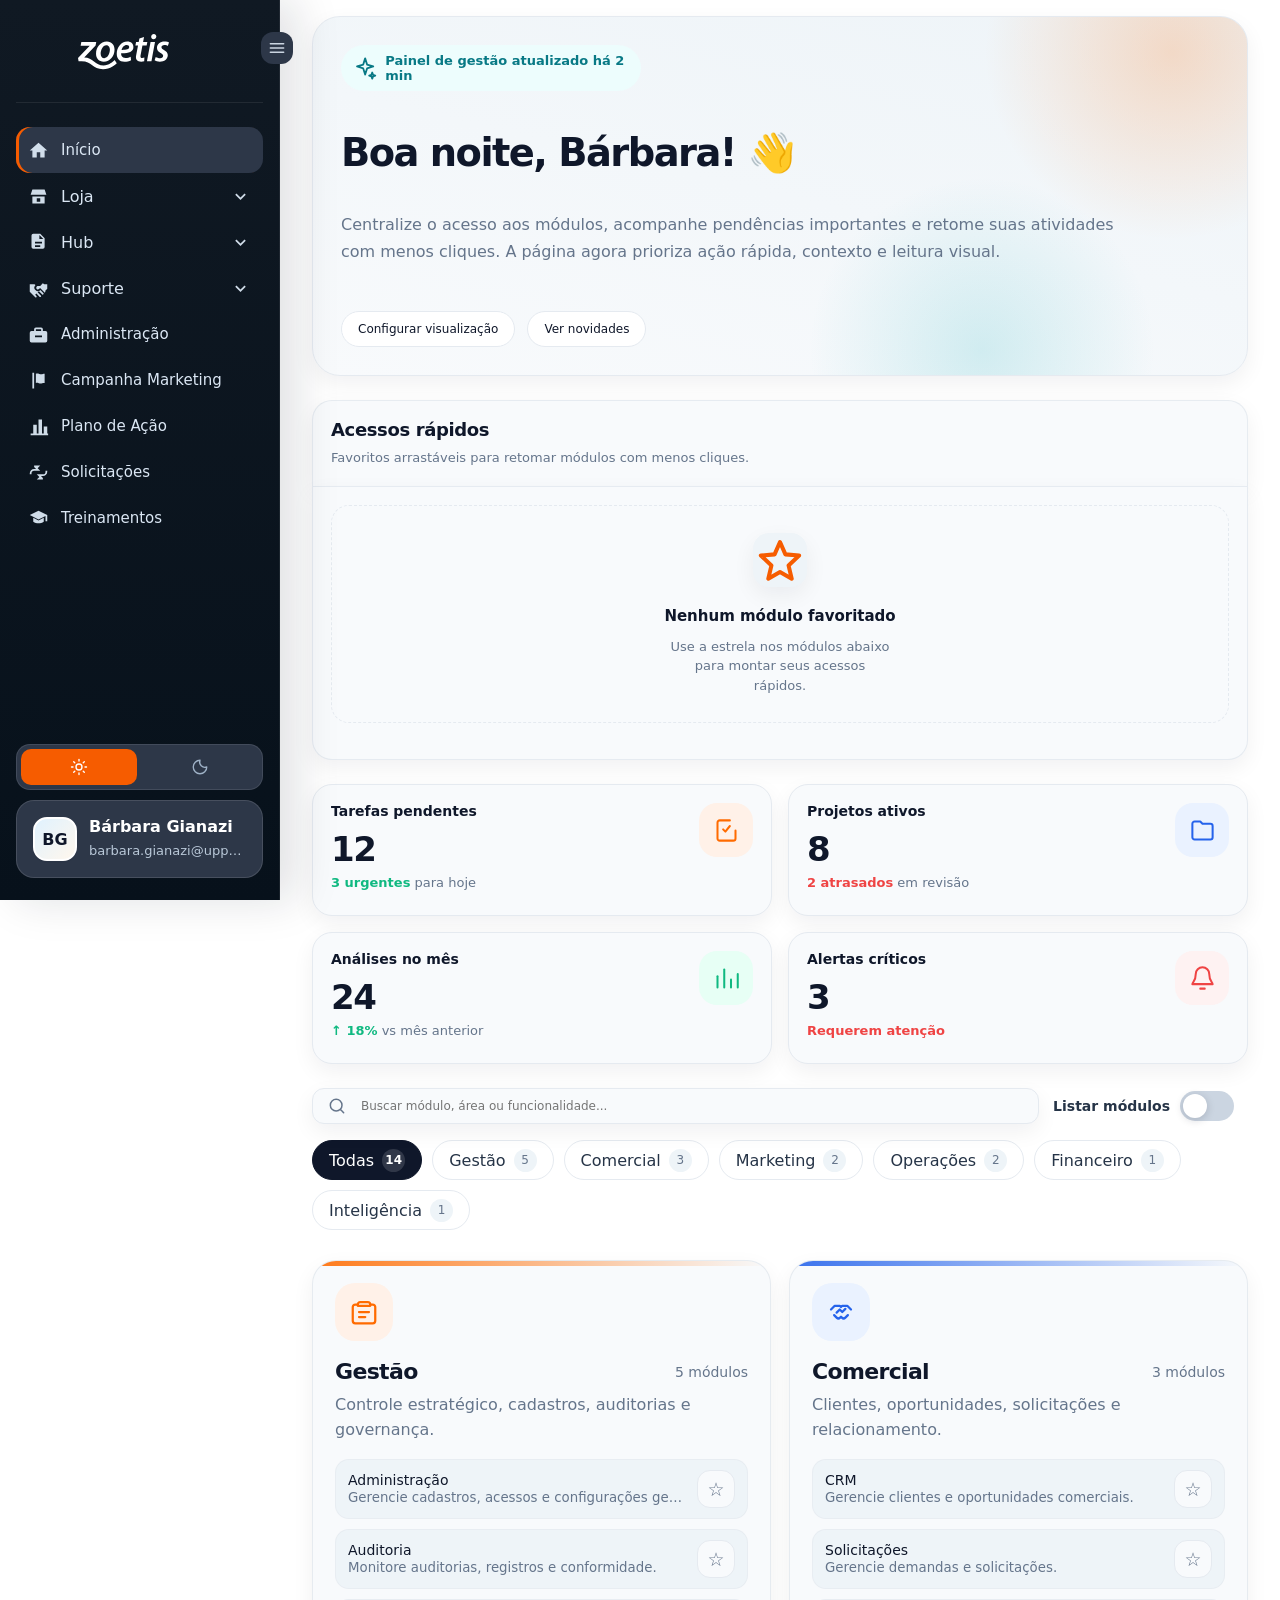
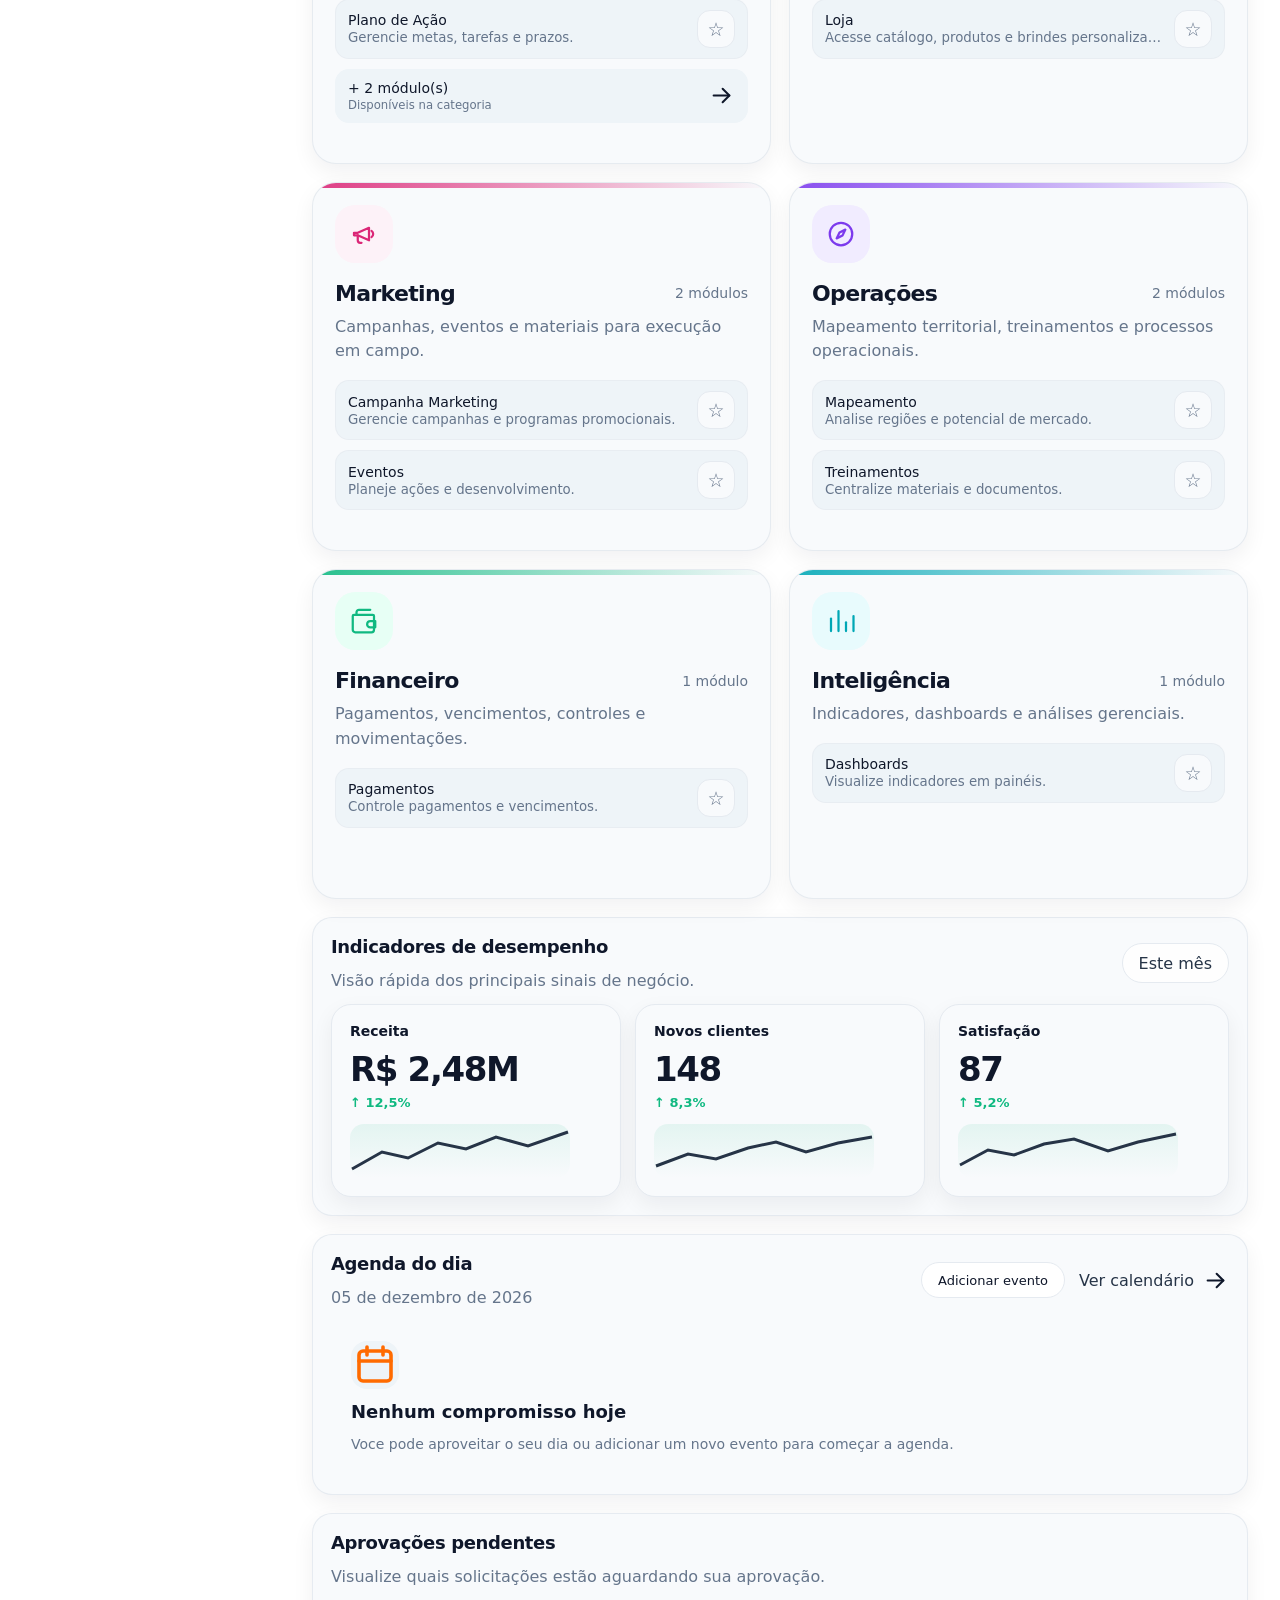
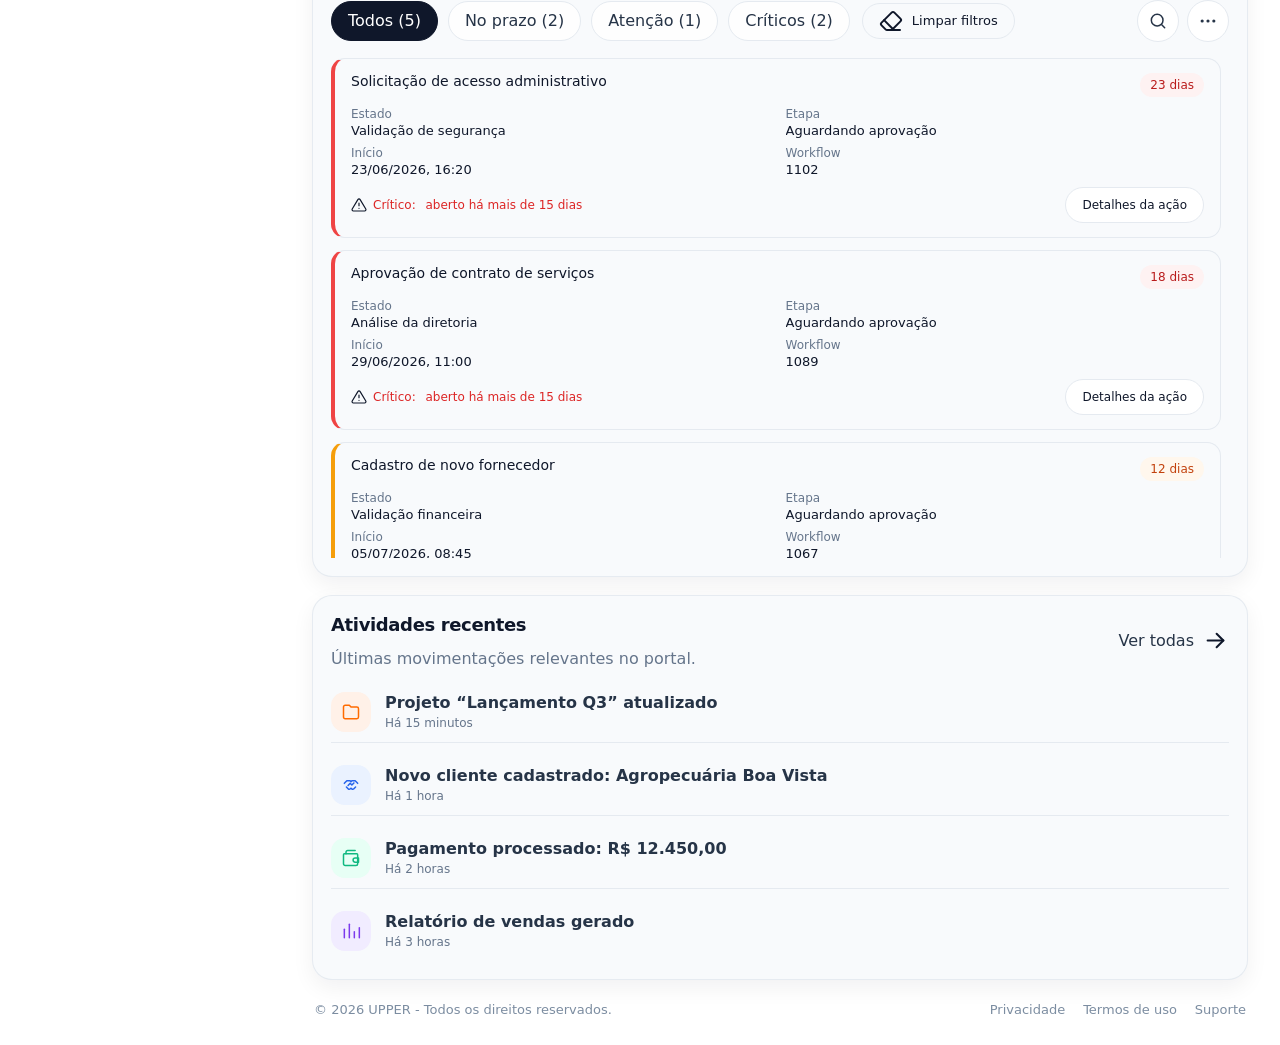
==== commit 7fe6ece9: "V1 - Central de Suporte" ====
--- a/index.html
+++ b/index.html
@@ -34,90 +34,7 @@
             <path d="M4 7h16M4 12h16M4 17h16" />
           </svg></button>
       </div>
-      <div data-shell-menu data-menu-url="config/menu.json">
-        <nav class="nav-section" aria-label="Menu principal">
-          <a class="nav-link active" href="/" aria-current="page"><svg class="icon" viewBox="0 0 24 24" fill="none"
-              stroke="currentColor" stroke-width="1.8" aria-hidden="true">
-              <path d="M3 11.5 12 4l9 7.5"></path>
-              <path d="M5 10.5V20h14v-9.5"></path>
-            </svg><span>Início</span></a>
-          <a class="nav-link" href="/loja/"><svg class="icon" viewBox="0 0 24 24" fill="none" stroke="currentColor"
-              stroke-width="1.8" aria-hidden="true">
-              <path d="M4 10h16l-1-5H5l-1 5Z"></path>
-              <path d="M5 10v9h14v-9"></path>
-              <path d="M9 19v-5h6v5"></path>
-            </svg><span>Loja</span></a>
-          <a class="nav-link" href="https://sistema-legado.bipper.com.br/administracao"><svg class="icon"
-              viewBox="0 0 24 24" fill="none" stroke="currentColor" stroke-width="1.8" aria-hidden="true">
-              <rect x="4" y="8" width="16" height="11" rx="2"></rect>
-              <path d="M8 8V6a2 2 0 0 1 2-2h4a2 2 0 0 1 2 2v2"></path>
-              <path d="M9 13h6"></path>
-            </svg><span>Administração</span></a>
-          <a class="nav-link" href="https://sistema-legado.bipper.com.br/auditoria"><svg class="icon"
-              viewBox="0 0 24 24" fill="none" stroke="currentColor" stroke-width="1.8" aria-hidden="true">
-              <rect x="5" y="4" width="14" height="16" rx="2"></rect>
-              <path d="M9 4v3h6V4"></path>
-              <path d="M9 13l2 2 4-5"></path>
-            </svg><span>Auditoria</span></a>
-          <a class="nav-link" href="https://sistema-legado.bipper.com.br/campanha-marketing"><svg class="icon"
-              viewBox="0 0 24 24" fill="none" stroke="currentColor" stroke-width="1.8" aria-hidden="true">
-              <path d="M5 21V5"></path>
-              <path d="M5 5c4-2 6 2 10 0 1.5-.75 2.8-.8 4-.35v10c-1.2-.45-2.5-.4-4 .35-4 2-6-2-10 0"></path>
-            </svg><span>Campanha Marketing</span></a>
-          <a class="nav-link" href="https://sistema-legado.bipper.com.br/dashboards"><svg class="icon"
-              viewBox="0 0 24 24" fill="none" stroke="currentColor" stroke-width="1.8" aria-hidden="true">
-              <path d="M4 14a8 8 0 1 1 16 0"></path>
-              <path d="M12 14l3-5"></path>
-              <path d="M4 18h16"></path>
-            </svg><span>Dashboards</span></a>
-          <a class="nav-link" href="https://sistema-legado.bipper.com.br/eventos"><svg class="icon" viewBox="0 0 24 24"
-              fill="none" stroke="currentColor" stroke-width="1.8" aria-hidden="true">
-              <rect x="4" y="5" width="16" height="15" rx="2"></rect>
-              <path d="M8 3v4"></path>
-              <path d="M16 3v4"></path>
-              <path d="M4 10h16"></path>
-            </svg><span>Eventos</span></a>
-          <a class="nav-link" href="https://sistema-legado.bipper.com.br/mapeamento"><svg class="icon"
-              viewBox="0 0 24 24" fill="none" stroke="currentColor" stroke-width="1.8" aria-hidden="true">
-              <path d="M12 21s6-5.3 6-11a6 6 0 0 0-12 0c0 5.7 6 11 6 11Z"></path>
-              <circle cx="12" cy="10" r="2"></circle>
-            </svg><span>Mapeamento</span></a>
-          <a class="nav-link" href="https://sistema-legado.bipper.com.br/plano-de-acao"><svg class="icon"
-              viewBox="0 0 24 24" fill="none" stroke="currentColor" stroke-width="1.8" aria-hidden="true">
-              <path d="M4 18h16"></path>
-              <path d="M7 18V9"></path>
-              <path d="M12 18V5"></path>
-              <path d="M17 18v-6"></path>
-            </svg><span>Plano de Ação</span></a>
-          <a class="nav-link" href="https://sistema-legado.bipper.com.br/projetos"><svg class="icon" viewBox="0 0 24 24"
-              fill="none" stroke="currentColor" stroke-width="1.8" aria-hidden="true">
-              <path d="M4.5 16.5c-1.5 1.26-2 5-2 5s3.74-.5 5-2c.71-.84.7-2.13-.09-2.91a2.18 2.18 0 0 0-2.91-.09Z"></path>
-              <path d="m12 15-3-3a22 22 0 0 1 2-3.95A12.88 12.88 0 0 1 22 2c0 2.72-.78 7.5-6 11a22 22 0 0 1-4 2Z"></path>
-              <path d="M9 12H4s.55-3.03 2-4c1.62-1.08 5 0 5 0"></path>
-              <path d="M12 15v5s3.03-.55 4-2c1.08-1.62 0-5 0-5"></path>
-            </svg><span>Projetos</span></a>
-          <a class="nav-link" href="https://sistema-legado.bipper.com.br/remuneracao"><svg class="icon"
-              viewBox="0 0 24 24" fill="none" stroke="currentColor" stroke-width="1.8" aria-hidden="true">
-              <rect x="5" y="3" width="14" height="18" rx="2"></rect>
-              <path d="M8 7h8"></path>
-              <path d="M8 11h.01"></path>
-              <path d="M12 11h.01"></path>
-              <path d="M16 11h.01"></path>
-            </svg><span>Remuneração</span></a>
-          <a class="nav-link" href="https://sistema-legado.bipper.com.br/solicitacoes"><svg class="icon"
-              viewBox="0 0 24 24" fill="none" stroke="currentColor" stroke-width="1.8" aria-hidden="true">
-              <path d="M4 7h6l-2-2"></path>
-              <path d="M10 7 8 9"></path>
-              <path d="M20 17h-6l2 2"></path>
-              <path d="M14 17l2-2"></path>
-            </svg><span>Solicitações</span></a>
-          <a class="nav-link" href="https://sistema-legado.bipper.com.br/treinamentos"><svg class="icon"
-              viewBox="0 0 24 24" fill="none" stroke="currentColor" stroke-width="1.8" aria-hidden="true">
-              <path d="M3 8l9-4 9 4-9 4-9-4Z"></path>
-              <path d="M7 10v5c2.5 2 7.5 2 10 0v-5"></path>
-            </svg><span>Treinamentos</span></a>
-        </nav>
-      </div>
+      <div data-shell-menu data-menu-url="config/menu.json"></div>
       <div class="theme-toggle" role="group" aria-label="Tema do portal">
         <button type="button" class="theme-toggle__btn" data-theme-choice="light" data-tooltip="Alternar para tema light" aria-label="Tema claro" aria-pressed="true">
           <svg class="icon" viewBox="0 0 24 24" fill="none" stroke="currentColor" stroke-width="1.8" stroke-linecap="round" stroke-linejoin="round" aria-hidden="true">
--- a/shared/design-tokens.css
+++ b/shared/design-tokens.css
@@ -8,6 +8,8 @@
     --brand-secondary: #e85900;
     --brand-soft: #fff1e8;
     --brand-primary-rgb: 255, 107, 0;
+    --btn-primary-bg: #0e1014;
+    --btn-primary-bg-rgb: 14, 16, 20;
     --ink: #0f172a;
     --text: #263447;
     --muted: #65758b;
@@ -23,11 +25,13 @@
     --danger-soft: #fee2e2;
     --warning-strong: #b45309;
     --danger-strong: #dc2626;
+    --success-strong: #047857;
     --surface-rgb: 255, 255, 255;
     --line-rgb: 229, 234, 240;
     --radius-xl: 28px;
     --radius-lg: 20px;
     --radius-md: 14px;
+    --control-height: 36px;
     --shadow-sm: 0 8px 22px rgba(15, 23, 42, .06);
     --shadow-md: 0 18px 60px rgba(15, 23, 42, .11);
     --sidebar: 280px;
@@ -38,6 +42,8 @@
 
 :root[data-theme="dark"] {
     --brand-soft: rgba(var(--brand-primary-rgb), .16);
+    --btn-primary-bg: #1e1e1e;
+    --btn-primary-bg-rgb: 30, 30, 30;
     --ink: #f1f5f9;
     --text: #cbd5e1;
     --muted: #94a3b8;
@@ -52,6 +58,7 @@
     --danger-soft: rgba(239, 68, 68, .18);
     --warning-strong: var(--warning);
     --danger-strong: var(--danger);
+    --success-strong: var(--success);
 }
 
 * {
--- a/shared/base-components.css
+++ b/shared/base-components.css
@@ -11,14 +11,26 @@
     gap: 9px;
     cursor: pointer;
     transition: .18s ease;
+    height: var(--control-height);
 }
 
 .btn-primary {
+    background: var(--btn-primary-bg);
+    color: #fff;
+}
+
+.btn-primary:hover {
+    background: color-mix(in srgb, var(--btn-primary-bg), white 12%);
+    transform: translateY(-1px);
+    box-shadow: -1px 1px 14px rgba(var(--btn-primary-bg-rgb), .32);
+}
+
+.btn-primary-acent {
     background: var(--brand-primary);
     color: #fff;
 }
 
-.btn-primary:hover {
+.btn-primary-acent:hover {
     transform: translateY(-1px);
     box-shadow: 0 18px 36px rgba(var(--brand-primary-rgb), .32);
 }
@@ -27,6 +39,8 @@
     background: var(--surface);
     color: var(--ink);
     border: 1px solid var(--line);
+    font-size: 12px;
+    height: var(--control-height);
 }
 
 .btn-secondary:hover,
@@ -35,6 +49,14 @@
     transform: translateY(-1px);
     border-color: #cbd5e1;
     box-shadow: var(--shadow-sm);
+}
+
+/* Modificador de tamanho, combina com .btn-primary/.btn-primary-acent/.btn-secondary.
+   Nunca declarar cor/fundo aqui — isso é papel das variantes acima. */
+.btn-sm {
+    min-height: var(--control-height);
+    padding: 0 16px;
+    font-size: 13px;
 }
 
 .icon-btn {
@@ -79,7 +101,7 @@
 
 .search-box input {
     width: 100%;
-    height: 40px;
+    height: var(--control-height);
     border: 1px solid var(--line);
     border-radius: 12px;
     background: var(--surface-2);
@@ -87,6 +109,7 @@
     outline: 0;
     color: var(--ink);
     box-shadow: var(--shadow-sm);
+    font-size: 12px;
 }
 
 .search-box input:focus {
@@ -172,7 +195,7 @@
 .metric-card {
     border: 1px solid var(--line);
     border-radius: var(--radius-lg);
-    background: rgba(var(--surface-rgb), .9);
+    background: var(--surface-2);
     padding: 18px;
     box-shadow: var(--shadow-sm);
     display: flex;
@@ -356,6 +379,8 @@
 .module-list small,
 .quick-card small {
     color: var(--muted);
+    display: block;
+    min-width: 0;
     white-space: nowrap;
     overflow: hidden;
     text-overflow: ellipsis;
@@ -453,7 +478,7 @@
 .priority {
     border-radius: 999px;
     padding: 5px 8px;
-    font-size: 11px;
+    font-size: 12px;
     font-weight: 900;
 }
 
@@ -827,4 +852,4 @@
 .bp-skeleton__error span {
     margin-top: 6px;
     color: var(--muted);
-}
+}
--- a/shared/app-shell.css
+++ b/shared/app-shell.css
@@ -159,7 +159,7 @@
 
 .nav-section h2 {
     margin: 0 12px 10px;
-    font-size: 11px;
+    font-size: 12px;
     text-transform: uppercase;
     letter-spacing: .12em;
     color: #7890a6;
@@ -580,7 +580,7 @@
     color: #fff;
     display: grid;
     place-items: center;
-    font-size: 11px;
+    font-size: 12px;
     font-weight: 900;
     border: 2px solid #fff;
 }
--- a/css/home-dashboard.css
+++ b/css/home-dashboard.css
@@ -102,29 +102,6 @@
     align-items: center;
 }
 
-.btn {
-    border: 0;
-    border-radius: 14px;
-    padding: 12px 16px;
-    font-weight: 500;
-    display: inline-flex;
-    align-items: center;
-    justify-content: center;
-    gap: 9px;
-    cursor: pointer;
-    transition: .18s ease;
-}
-
-.btn-primary {
-    background: var(--brand-primary);
-    color: #fff;
-}
-
-.btn-primary:hover {
-    transform: translateY(-1px);
-    box-shadow: 0 18px 36px rgba(255, 107, 0, .32);
-}
-
 .quick-stack {
     display: grid;
     align-content: start;
@@ -266,27 +243,6 @@
     align-items: center;
 }
 
-.agenda-list,
-.activity-list {
-    display: grid;
-    gap: 12px;
-    margin: 0;
-    padding: 0;
-    list-style: none;
-}
-
-.agenda-item {
-    display: grid;
-    grid-template-columns: 64px 1fr;
-    gap: 12px;
-    align-items: start;
-}
-
-.agenda-item div {
-    border-left: 3px solid var(--accent);
-    padding-left: 12px;
-}
-
 .agenda-item strong {
     display: block;
     color: var(--ink);
@@ -297,14 +253,6 @@
 .activity-list small {
     color: var(--muted);
     font-size: 12px;
-}
-
-.toolbar {
-    margin: 24px 0;
-    display: grid;
-    grid-template-columns: minmax(280px, 1fr) auto auto;
-    gap: 14px;
-    align-items: center;
 }
 
 .switch {
@@ -354,17 +302,10 @@
     margin: -8px 0 24px;
 }
 
-.metrics-grid {
-    display: grid;
-    grid-template-columns: repeat(4, minmax(0, 1fr));
-    gap: 16px;
-    margin: 24px 0;
-}
-
 .metric-card {
     border: 1px solid var(--line);
     border-radius: var(--radius-lg);
-    background: var(--surface-3);
+    /* background: var(--surface-3); */
     padding: 18px;
     box-shadow: var(--shadow-sm);
     display: flex;
@@ -373,80 +314,9 @@
     min-height: 132px;
 }
 
-.metric-card h3 {
-    margin: 0 0 10px;
-    font-size: 14px;
-    color: var(--ink);
-    font-weight: 600;
-}
-
-.metric-card strong {
-    font-size: 34px;
-    letter-spacing: -.04em;
-    color: var(--ink)
-}
-
-.metric-card p {
-    margin: 6px 0 0;
-    color: var(--muted);
-    font-size: 13px;
-}
-
-.metric-card .trend {
-    color: var(--success);
-    font-weight: 900;
-}
-
-.metric-card.warning .trend {
-    color: var(--danger);
-}
-
-.metric-icon {
-    width: 54px;
-    height: 54px;
-    border-radius: 18px;
-    display: grid;
-    place-items: center;
-    flex: 0 0 auto;
-    color: var(--accent);
-    background: var(--soft);
-}
-
 .metric-icon .icon {
     width: 27px;
     height: 27px;
-}
-
-.section-title {
-    display: flex;
-    align-items: center;
-    justify-content: space-between;
-    gap: 18px;
-    margin: 6px 0 16px;
-}
-
-.section-title h2 {
-    margin: 0;
-    color: var(--ink);
-    font-size: 24px;
-    letter-spacing: -.03em;
-}
-
-.section-title p {
-    margin: 6px 0 0;
-    color: var(--muted);
-}
-
-.cards-layout.category-mode {
-    display: grid;
-    grid-template-columns: repeat(3, minmax(0, 1fr));
-    gap: 18px;
-}
-
-.cards-layout.compact-mode {
-    display: grid;
-    grid-template-columns: repeat(4, minmax(0, 1fr));
-    gap: 16px;
 }
 
 .cards-layout.compact-mode .area-card {
@@ -480,38 +350,6 @@
     border-left-color: var(--module-accent, var(--accent));
 }
 
-.cards-layout.single-filter-mode {
-    grid-template-columns: 1fr;
-}
-
-.area-card::before {
-    content: "";
-    position: absolute;
-    inset: 0 auto auto 0;
-    width: 100%;
-    height: 5px;
-    background: linear-gradient(90deg, var(--accent), rgba(255, 255, 255, 0));
-    opacity: .9;
-}
-
-.area-card__top {
-    display: flex;
-    align-items: center;
-    justify-content: space-between;
-    gap: 12px;
-    margin-bottom: 18px;
-}
-
-.area-card__icon {
-    width: 58px;
-    height: 58px;
-    border-radius: 20px;
-    background: var(--soft);
-    color: var(--accent);
-    display: grid;
-    place-items: center;
-}
-
 .area-card__icon .icon {
     width: 30px;
     height: 30px;
@@ -527,37 +365,12 @@
     border-color: #d71920;
 }
 
-.area-card p {
-    margin: 9px 0 16px;
-    color: var(--muted);
-    line-height: 1.55;
-    min-height: 24px;
-}
-
 .module-list {
     display: grid;
     gap: 10px;
     margin: 0 0 18px;
     padding: 0;
     list-style: none;
-}
-
-.module-item {
-    grid-template-columns: minmax(0, 1fr) auto;
-    gap: 12px;
-    align-items: center;
-}
-
-.module-item:hover {
-    transform: translateY(-2px);
-    box-shadow: var(--shadow-md);
-    border-color: rgba(148, 163, 184, .55);
-}
-
-.module-item__content {
-    min-width: 0;
-    display: grid;
-    gap: 2px;
 }
 
 .module-category-tag {
@@ -566,7 +379,7 @@
     max-width: 100%;
     margin-bottom: 8px;
     color: var(--module-accent, var(--accent));
-    font-size: 11px;
+    font-size: 12px;
     font-weight: 500;
     white-space: nowrap;
     overflow: hidden;
@@ -579,19 +392,12 @@
 
 .module-list .module-category-tag {
     color: var(--module-accent, var(--accent));
-    font-size: 11px;
+    font-size: 12px;
     font-weight: 700;
 }
 
 .module-favorite-btn {
     flex: 0 0 auto;
-}
-
-.module-list small {
-    color: var(--muted);
-    white-space: nowrap;
-    overflow: hidden;
-    text-overflow: ellipsis;
 }
 
 .module-list li.more {
@@ -653,19 +459,6 @@
     width: 27px;
     height: 27px;
     color: var(--ink);
-}
-
-.insights-grid {
-    display: grid;
-    grid-template-columns: minmax(0, 1.2fr) minmax(360px, .8fr);
-    gap: 18px;
-    margin-top: 18px;
-}
-
-.performance {
-    display: grid;
-    grid-template-columns: repeat(3, 1fr);
-    gap: 14px;
 }
 
 .mini-chart {
@@ -909,7 +702,7 @@
     flex: 0 0 auto;
     border-radius: 999px;
     padding: 5px 10px;
-    font-size: 11px;
+    font-size: 12px;
     font-weight: 500;
     white-space: nowrap;
 }
@@ -1021,16 +814,6 @@
     border-bottom: 0;
 }
 
-.activity-icon {
-    width: 40px;
-    height: 40px;
-    border-radius: 14px;
-    display: grid;
-    place-items: center;
-    color: var(--accent);
-    background: var(--soft);
-}
-
 .activity-icon .icon {
     width: 20px;
     height: 20px;
@@ -1041,29 +824,9 @@
     margin: 0 !important;
 }
 
-.quick-card__icon {
-    grid-row: 1 / span 2;
-    width: 42px;
-    height: 42px;
-    border-radius: 14px;
-    background: color-mix(in srgb, var(--accent), white 87%);
-    color: var(--accent);
-    display: grid;
-    place-items: center;
-}
-
 .quick-card .icon {
     width: 22px;
     height: 22px;
-}
-
-.quick-card small {
-    color: var(--muted);
-    display: block;
-    min-width: 0;
-    overflow: hidden;
-    text-overflow: ellipsis;
-    white-space: nowrap;
 }
 
 .quick-card__content {
@@ -1113,8 +876,3 @@
     border-color: color-mix(in srgb, var(--accent), white 35%);
     box-shadow: inset 0 0 0 2px color-mix(in srgb, var(--accent), white 65%);
 }
-
-.quick-card:hover {
-    transform: translateY(-2px);
-    box-shadow: var(--shadow-sm);
-}
--- a/css/home-modals.css
+++ b/css/home-modals.css
@@ -288,6 +288,16 @@
     transition: border-color .18s ease, box-shadow .18s ease;
 }
 
+.event-field select {
+    appearance: none;
+    -webkit-appearance: none;
+    padding-right: 42px;
+    background-image: url("data:image/svg+xml,%3Csvg xmlns='http://www.w3.org/2000/svg' width='16' height='16' viewBox='0 0 24 24' fill='none' stroke='%230f172a' stroke-width='2' stroke-linecap='round' stroke-linejoin='round'%3E%3Cpath d='m6 9 6 6 6-6'/%3E%3C/svg%3E");
+    background-repeat: no-repeat;
+    background-position: right 16px center;
+    background-size: 16px
+}
+
 .event-field__native {
     position: absolute;
     width: 1px;
@@ -364,8 +374,14 @@
     border-right: 2px solid var(--ink);
     border-bottom: 2px solid var(--ink);
     transform: rotate(45deg) translateY(-1px);
+    transform-origin: 60% 60%;
     flex: 0 0 auto;
     margin-right: 2px;
+    transition: transform .18s ease;
+}
+
+.select-chip-dropdown.is-open .select-chip-dropdown__trigger::after {
+    transform: rotate(225deg) translateY(-1px);
 }
 
 .select-chip-dropdown.is-open .select-chip-dropdown__trigger,
@@ -795,7 +811,7 @@
 
 .calendar-surface__grid--week .calendar-event-card small,
 .calendar-surface__grid--week .calendar-event-card__time {
-    font-size: 11px;
+    font-size: 12px;
 }
 
 .calendar-event-card--week small {
@@ -1047,7 +1063,7 @@
 
 .calendar-event-summary__meta dt {
     color: var(--muted);
-    font-size: 11px;
+    font-size: 12px;
     font-weight: 800;
     text-transform: uppercase;
     letter-spacing: .06em;
@@ -1384,7 +1400,7 @@
     height: 18px;
     border-radius: 999px;
     background: rgba(15, 23, 42, .08);
-    font-size: 11px;
+    font-size: 12px;
     line-height: 1;
     text-transform: lowercase;
 }
@@ -1395,12 +1411,6 @@
     gap: 14px;
     flex-wrap: wrap;
     justify-content: flex-end;
-}
-
-.btn-sm {
-    min-height: 38px;
-    padding: 0 16px;
-    border-radius: 999px;
 }
 
 .agenda-item--interactive {
@@ -1642,4 +1652,4 @@
 
 .hide {
     display: none !important;
-}+}
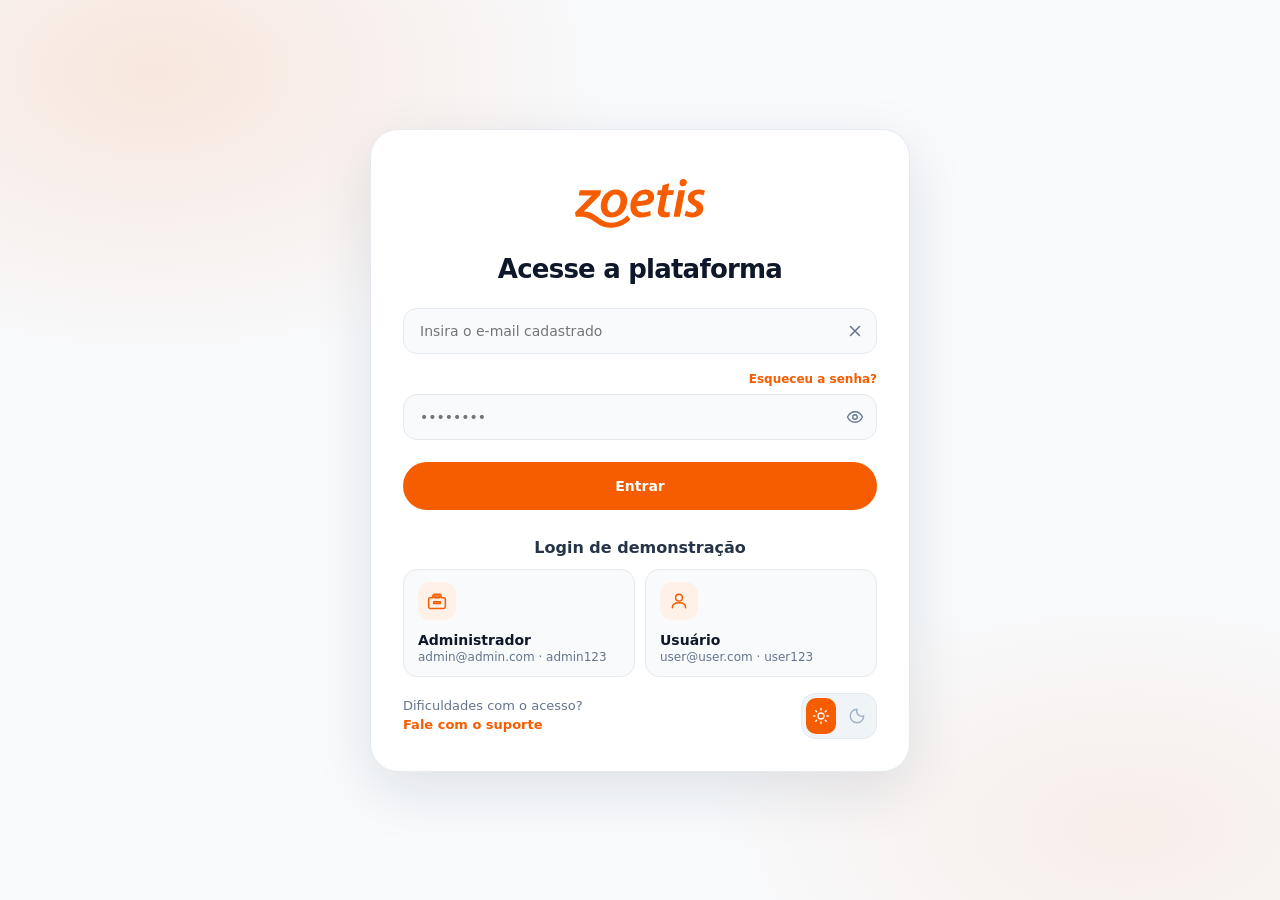
==== commit 7030f545: "Página de login e acessos admin e user para central de suporte" ====
--- a/index.html
+++ b/index.html
@@ -137,7 +137,7 @@
           <aside class="quick-stack" data-dashboard-area="quick" aria-label="Atalhos frequentes">
             <div class="quick-stack__header">
               <h2>Acessos rápidos</h2>
-              <p>Favoritos arrastáveis para retomar módulos com menos cliques.</p>
+              <button class="info-tip" type="button" data-tooltip="Favoritos arrastáveis para retomar módulos com menos cliques." aria-label="Sobre este card"><svg class="icon" viewBox="0 0 24 24" fill="none" stroke="currentColor" stroke-width="1.8" stroke-linecap="round" stroke-linejoin="round" aria-hidden="true"><circle cx="12" cy="12" r="9"></circle><path d="M12 11v5"></path><path d="M12 8h.01"></path></svg></button>
             </div>
             <div class="quick-stack__body" id="quickStackBody">
               <div class="quick-stack__viewport">
@@ -478,8 +478,7 @@
             <div class="section-title" style="margin:0 0 14px">
               <div>
                 <h2>Indicadores de desempenho</h2>
-                <p>Visão rápida dos principais sinais de negócio.</p>
-              </div><button class="filter-chip" type="button">Este mês</button>
+              </div><div style="display:flex;align-items:center;gap:10px"><button class="filter-chip" type="button">Este mês</button><button class="info-tip" type="button" data-tooltip="Visão rápida dos principais sinais de negócio." aria-label="Sobre este card"><svg class="icon" viewBox="0 0 24 24" fill="none" stroke="currentColor" stroke-width="1.8" stroke-linecap="round" stroke-linejoin="round" aria-hidden="true"><circle cx="12" cy="12" r="9"></circle><path d="M12 11v5"></path><path d="M12 8h.01"></path></svg></button></div>
             </div>
             <div class="performance">
               <div class="metric-card" style="--accent:#10b981; --soft:#e7fff5; min-height:164px;">
@@ -529,6 +528,7 @@
                     <path d="M5 12h14" />
                     <path d="m13 6 6 6-6 6" />
                   </svg></button>
+                <button class="info-tip" type="button" data-tooltip="Próximos compromissos e follow-ups." aria-label="Sobre este card"><svg class="icon" viewBox="0 0 24 24" fill="none" stroke="currentColor" stroke-width="1.8" stroke-linecap="round" stroke-linejoin="round" aria-hidden="true"><circle cx="12" cy="12" r="9"></circle><path d="M12 11v5"></path><path d="M12 8h.01"></path></svg></button>
               </div>
             </div>
             <ol class="agenda-list" id="agendaList"></ol>
@@ -538,8 +538,7 @@
             <div class="section-title" style="margin:0 0 14px">
               <div>
                 <h2>Aprovações pendentes</h2>
-                <p>Visualize quais solicitações estão aguardando sua aprovação.</p>
-              </div>
+              </div><button class="info-tip" type="button" data-tooltip="Visualize quais solicitações estão aguardando sua aprovação." aria-label="Sobre este card"><svg class="icon" viewBox="0 0 24 24" fill="none" stroke="currentColor" stroke-width="1.8" stroke-linecap="round" stroke-linejoin="round" aria-hidden="true"><circle cx="12" cy="12" r="9"></circle><path d="M12 11v5"></path><path d="M12 8h.01"></path></svg></button>
             </div>
 
             <div class="toolbar workflow-approval__toolbar" role="region" aria-label="Filtros de aprovação">
@@ -624,13 +623,12 @@
             <div class="section-title" style="margin:0 0 14px">
               <div>
                 <h2>Atividades recentes</h2>
-                <p>Últimas movimentações relevantes no portal.</p>
-              </div><a class="open-link" href="#">Ver todas <svg class="icon-xs" viewBox="0 0 24 24" fill="none"
+              </div><div style="display:flex;align-items:center;gap:10px"><a class="open-link" href="#">Ver todas <svg class="icon-xs" viewBox="0 0 24 24" fill="none"
                   stroke="currentColor" stroke-width="1.8" stroke-linecap="round" stroke-linejoin="round"
                   aria-hidden="true">
                   <path d="M5 12h14" />
                   <path d="m13 6 6 6-6 6" />
-                </svg></a>
+                </svg></a><button class="info-tip" type="button" data-tooltip="Últimas movimentações relevantes no portal." aria-label="Sobre este card"><svg class="icon" viewBox="0 0 24 24" fill="none" stroke="currentColor" stroke-width="1.8" stroke-linecap="round" stroke-linejoin="round" aria-hidden="true"><circle cx="12" cy="12" r="9"></circle><path d="M12 11v5"></path><path d="M12 8h.01"></path></svg></button></div>
             </div>
             <ul class="activity-list">
               <li><span class="activity-icon" style="--accent:#ff6b00; --soft:#fff1e8"><svg class="icon"
--- a/shared/base-components.css
+++ b/shared/base-components.css
@@ -1,4 +1,28 @@
 /* Componentes reutilizáveis. Contém estilos de botões, inputs, chips, cards, métricas, listas, prioridades, modais e grids que podem ser usados em qualquer tela nova. */
+
+.eyebrow-label {
+    display: block;
+    font-size: 12px;
+    font-weight: 800;
+    letter-spacing: .06em;
+    text-transform: uppercase;
+    color: var(--muted);
+}
+
+.eyebrow {
+    display: inline-flex;
+    align-items: center;
+    justify-content: center;
+    gap: 8px;
+    padding: 8px 12px;
+    border-radius: 999px;
+    background: #edfdfd;
+    color: #087985;
+    font-size: 13px;
+    font-weight: 800;
+    margin-bottom: 18px;
+    width: 300px;
+}
 
 .btn {
     border: 0;
@@ -36,7 +60,7 @@
 }
 
 .btn-secondary {
-    background: var(--surface);
+    background: var(--surface-2);
     color: var(--ink);
     border: 1px solid var(--line);
     font-size: 12px;
@@ -51,8 +75,6 @@
     box-shadow: var(--shadow-sm);
 }
 
-/* Modificador de tamanho, combina com .btn-primary/.btn-primary-acent/.btn-secondary.
-   Nunca declarar cor/fundo aqui — isso é papel das variantes acima. */
 .btn-sm {
     min-height: var(--control-height);
     padding: 0 16px;
@@ -76,6 +98,62 @@
 .icon-btn .icon {
     width: 20px;
     height: 20px;
+}
+
+.info-tip {
+    width: 32px;
+    height: 32px;
+    flex: 0 0 auto;
+    border: none;
+    background: transparent;
+    color: var(--muted);
+    display: inline-flex;
+    align-items: center;
+    justify-content: center;
+    border-radius: 999px;
+    cursor: help;
+    position: relative;
+    transition: color .15s ease, background .15s ease;
+}
+
+.info-tip:hover,
+.info-tip:focus-visible {
+    color: var(--ink);
+    background: var(--surface-3);
+}
+
+.info-tip .icon {
+    width: 16px;
+    height: 16px;
+}
+
+.info-tip::after {
+    content: attr(data-tooltip);
+    position: absolute;
+    top: calc(100% + 8px);
+    right: 0;
+    width: max-content;
+    max-width: 240px;
+    padding: 6px 10px;
+    border-radius: 8px;
+    background: #2d3748;
+    border: 1px solid rgba(255, 255, 255, .12);
+    color: #fff;
+    font-size: 12px;
+    font-weight: 500;
+    line-height: 1.35;
+    box-shadow: 0 8px 18px rgba(7, 17, 27, .35);
+    opacity: 0;
+    pointer-events: none;
+    transform: translateY(-4px);
+    transition: opacity .15s ease, transform .15s ease;
+    z-index: 20;
+}
+
+.info-tip:hover::after,
+.info-tip:focus-visible::after {
+    opacity: 1;
+    transform: translateY(0);
 }
 
 .toolbar {
--- a/shared/app-shell.css
+++ b/shared/app-shell.css
@@ -399,6 +399,30 @@
     margin-top: 10px;
 }
 
+.sidebar-profile__logout {
+    margin-left: auto;
+    flex: 0 0 auto;
+    width: 32px;
+    height: 32px;
+    border-radius: 10px;
+    border: 1px solid rgba(255, 255, 255, .14);
+    background: rgba(255, 255, 255, .06);
+    color: #b9c8d8;
+    display: grid;
+    place-items: center;
+    cursor: pointer;
+}
+
+.sidebar-profile__logout:hover {
+    background: rgba(255, 255, 255, .14);
+    color: #fff;
+}
+
+.sidebar-profile__logout .icon {
+    width: 17px;
+    height: 17px;
+}
+
 .theme-toggle {
     margin-top: auto;
     display: flex;
--- a/css/home-dashboard.css
+++ b/css/home-dashboard.css
@@ -64,21 +64,6 @@
     z-index: 1;
 }
 
-.eyebrow {
-    display: inline-flex;
-    align-items: center;
-    justify-content: center;
-    gap: 8px;
-    padding: 8px 12px;
-    border-radius: 999px;
-    background: #edfdfd;
-    color: #087985;
-    font-size: 13px;
-    font-weight: 800;
-    margin-bottom: 18px;
-    width: 300px;
-}
-
 .hero h1 {
     margin: 0;
     color: var(--ink);
@@ -117,6 +102,10 @@
     border-radius: var(--radius-lg) var(--radius-lg) 0 0;
     background: var(--surface-2);
     box-shadow: var(--shadow-sm);
+    display: flex;
+    align-items: center;
+    justify-content: space-between;
+    gap: 16px;
 }
 
 .quick-stack__header h2 {
@@ -124,13 +113,6 @@
     color: var(--ink);
     font-size: 18px;
     letter-spacing: -.02em;
-}
-
-.quick-stack__header p {
-    margin: 8px 0 0;
-    color: var(--muted);
-    font-size: 13px;
-    line-height: 1.5;
 }
 
 .quick-stack__body {
@@ -596,6 +578,7 @@
     box-shadow: var(--shadow-sm);
     font-size: 13px;
     font-weight: 500;
+    line-height: 38px;
     color: var(--ink);
     cursor: pointer;
     white-space: nowrap;
--- a/css/home-modals.css
+++ b/css/home-modals.css
@@ -291,6 +291,8 @@
 .event-field select {
     appearance: none;
     -webkit-appearance: none;
+    min-height: 48px;
+    line-height: 1.25;
     padding-right: 42px;
     background-image: url("data:image/svg+xml,%3Csvg xmlns='http://www.w3.org/2000/svg' width='16' height='16' viewBox='0 0 24 24' fill='none' stroke='%230f172a' stroke-width='2' stroke-linecap='round' stroke-linejoin='round'%3E%3Cpath d='m6 9 6 6 6-6'/%3E%3C/svg%3E");
     background-repeat: no-repeat;
@@ -639,7 +641,7 @@
     color: var(--muted);
     font-size: 12px;
     font-weight: 800;
-    letter-spacing: .08em;
+    letter-spacing: .06em;
     text-transform: uppercase;
 }
 
@@ -1000,7 +1002,8 @@
 .calendar-event-summary h3 {
     margin: 4px 0 0;
     color: var(--ink);
-    font-size: 20px;
+    font-size: 14px;
+    font-weight: 600;
 }
 
 .calendar-summary__count {
@@ -1113,7 +1116,8 @@
 .calendar-event-summary-empty h3 {
     margin: 0;
     color: var(--ink);
-    font-size: 24px;
+    font-size: 14px;
+    font-weight: 600;
 }
 
 .calendar-event-summary-empty p {
@@ -1163,7 +1167,8 @@
 .datetime-picker__panel h3 {
     margin: 0;
     color: var(--ink);
-    font-size: 16px;
+    font-size: 14px;
+    font-weight: 600;
 }
 
 .datetime-picker__header {
